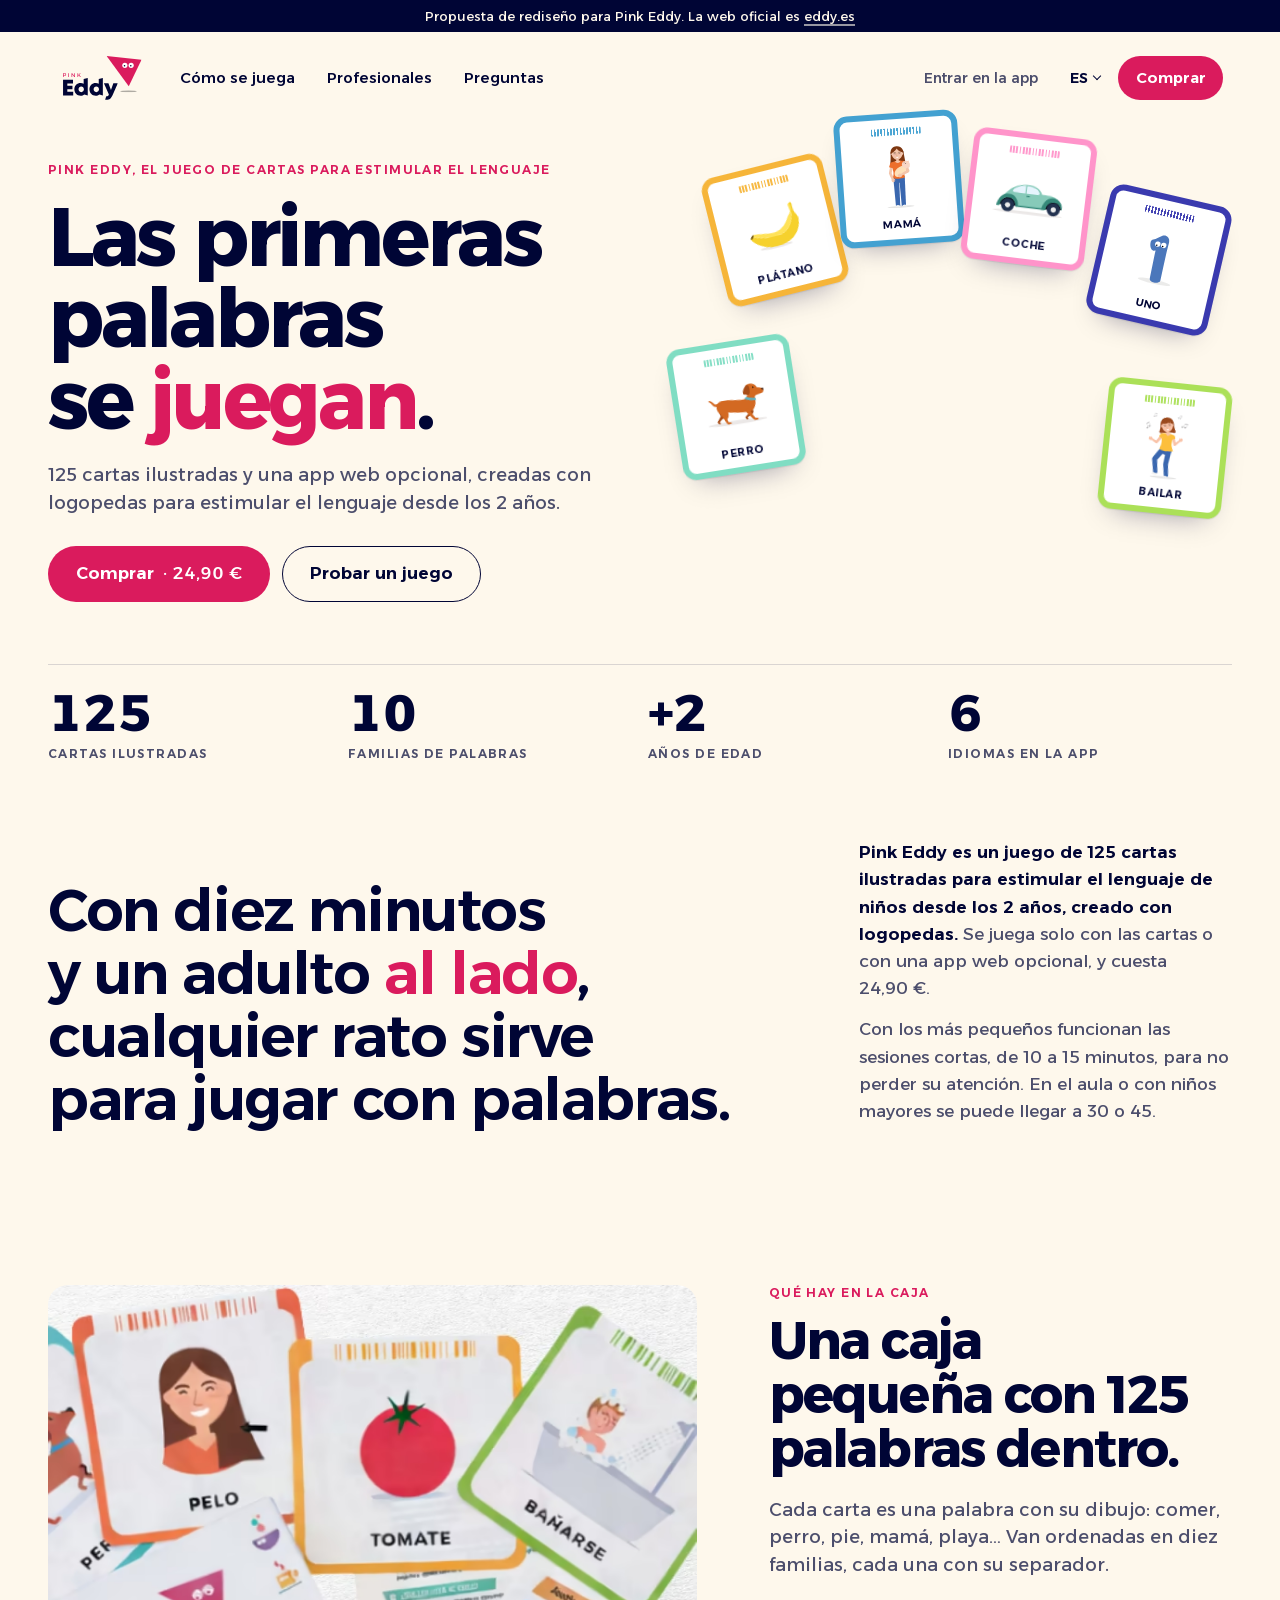
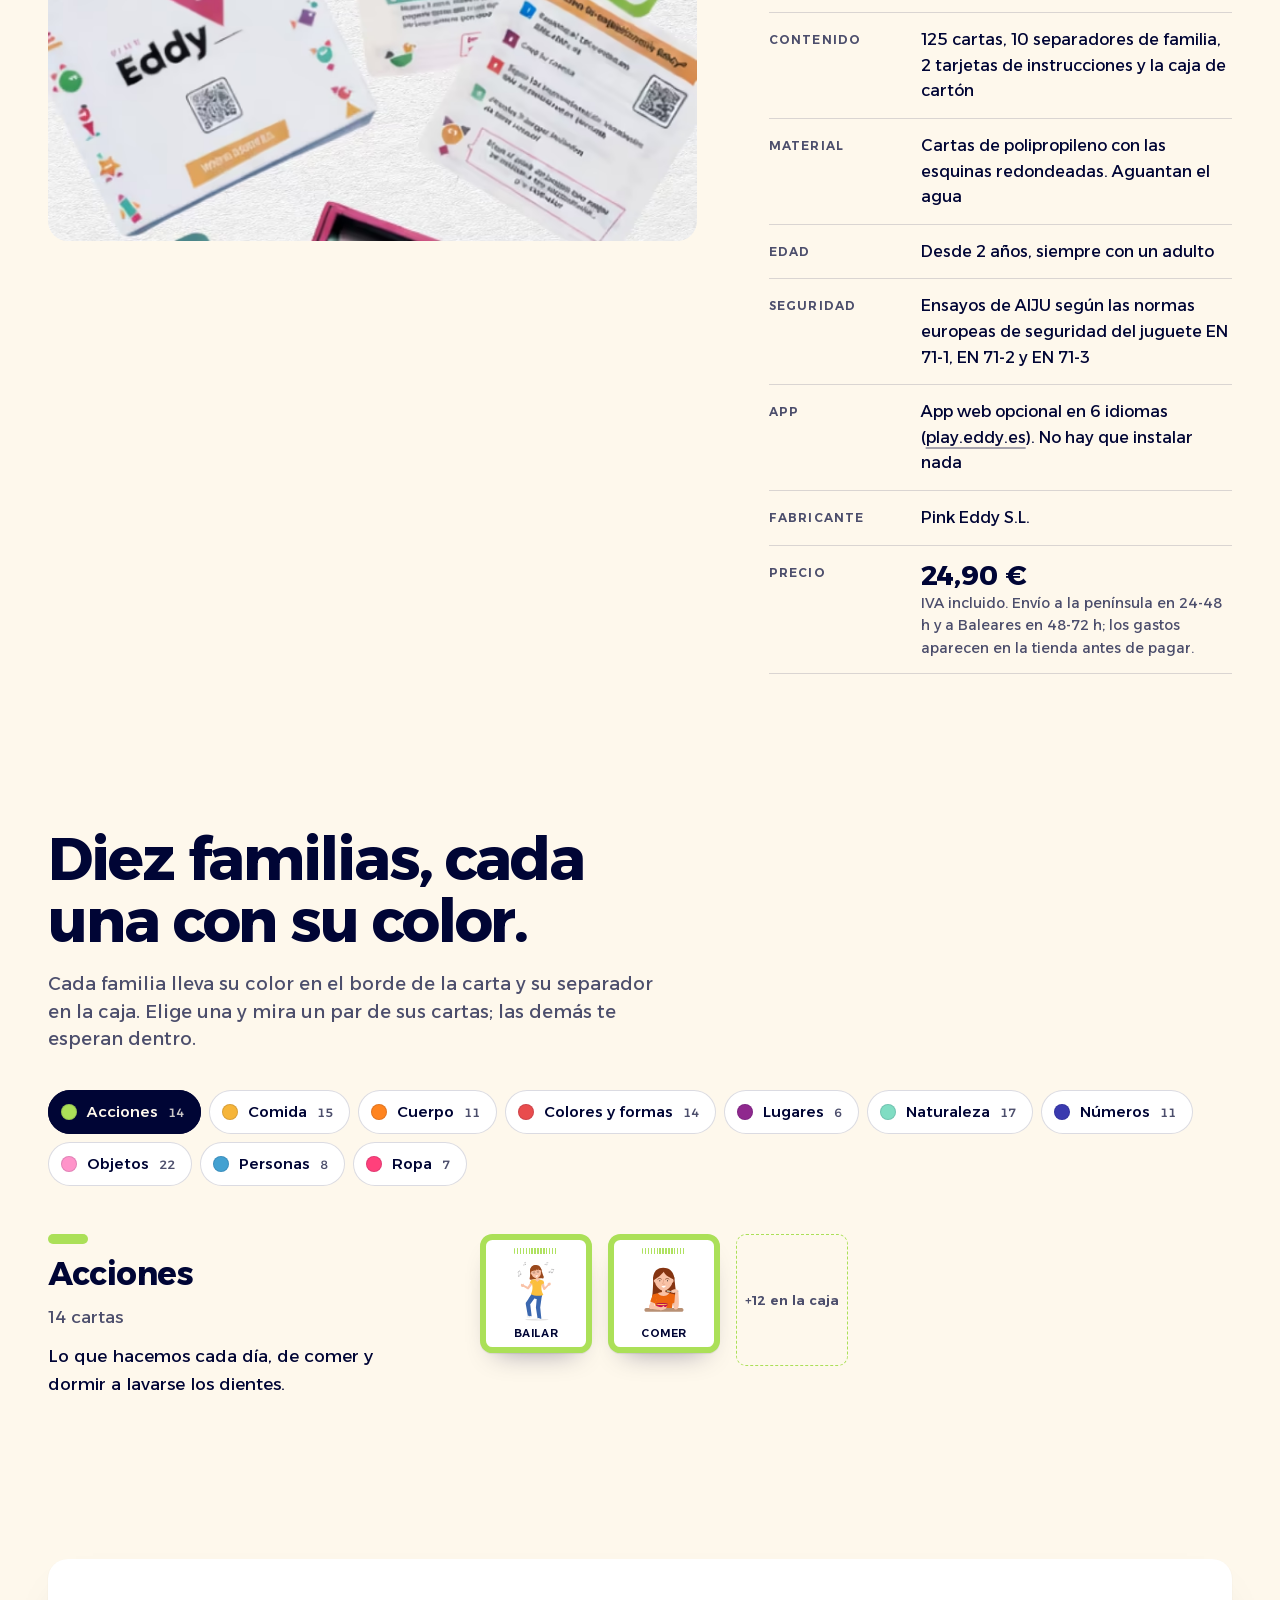
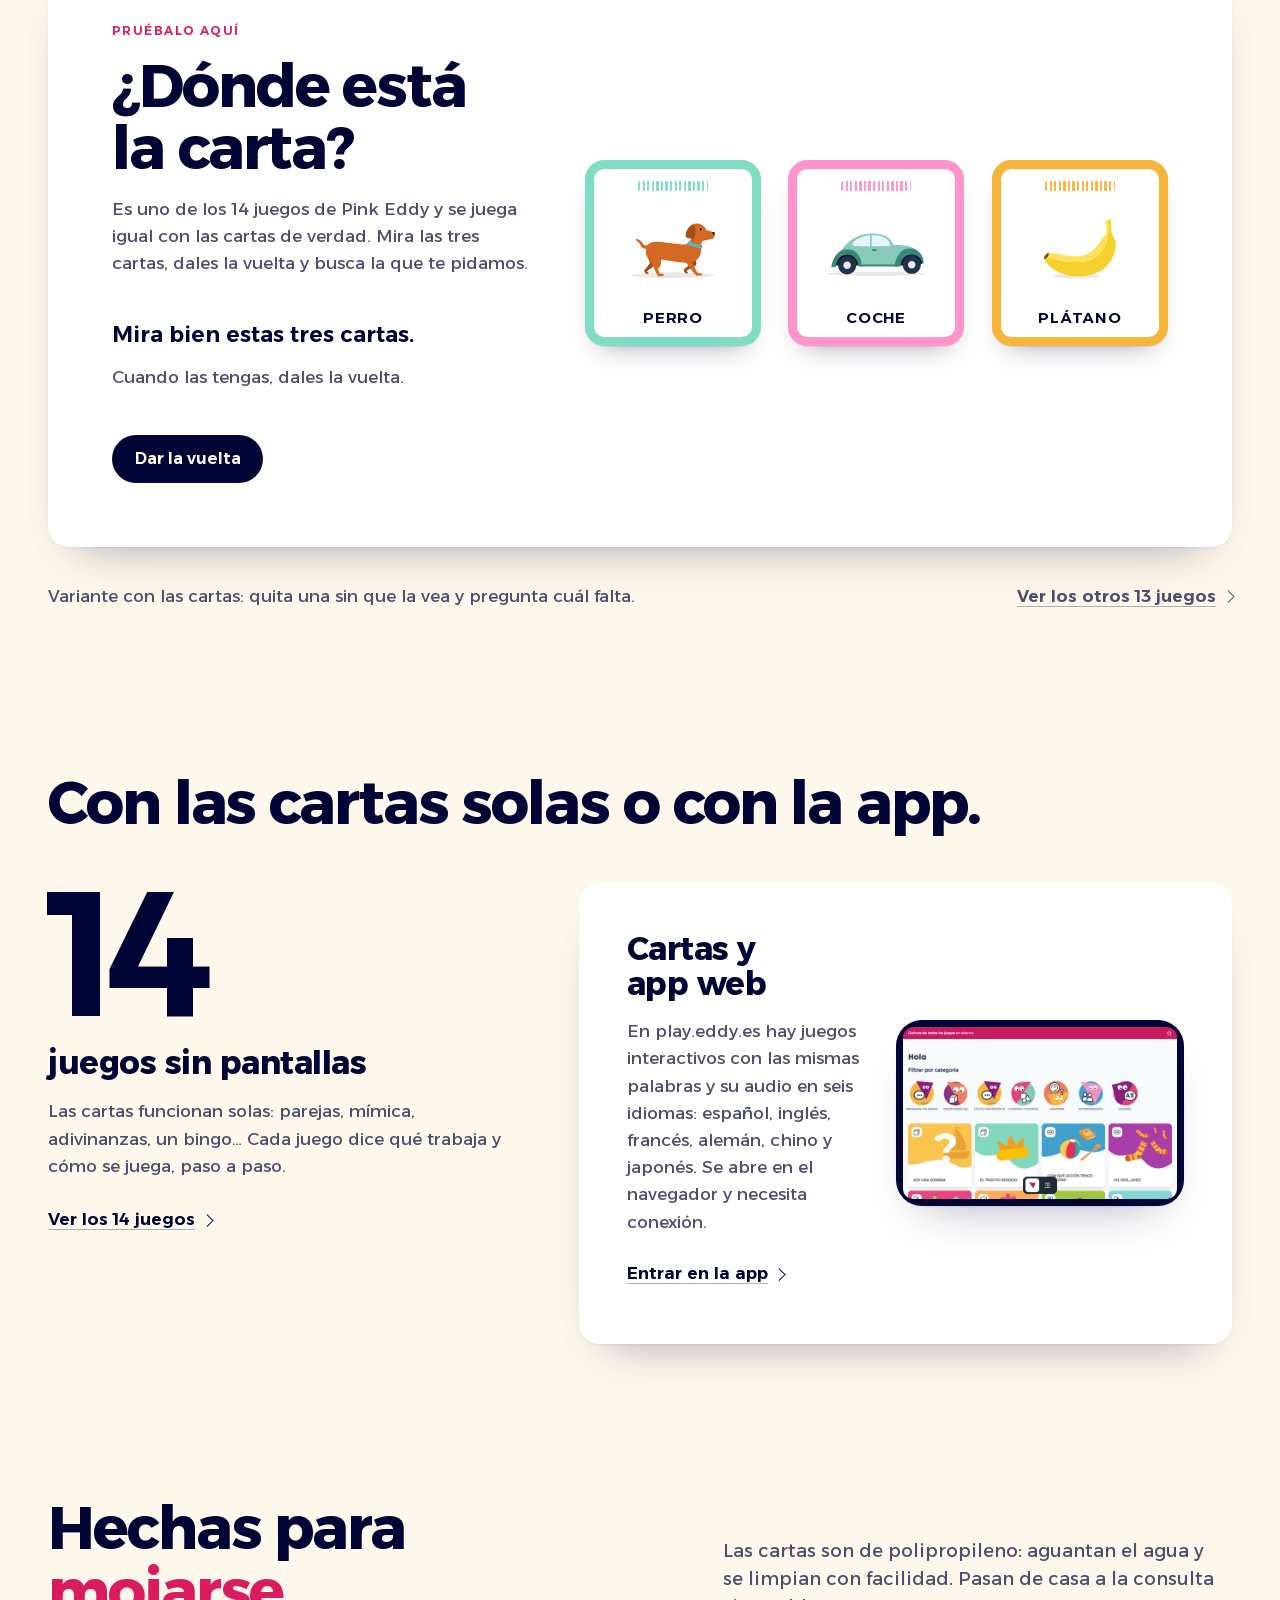
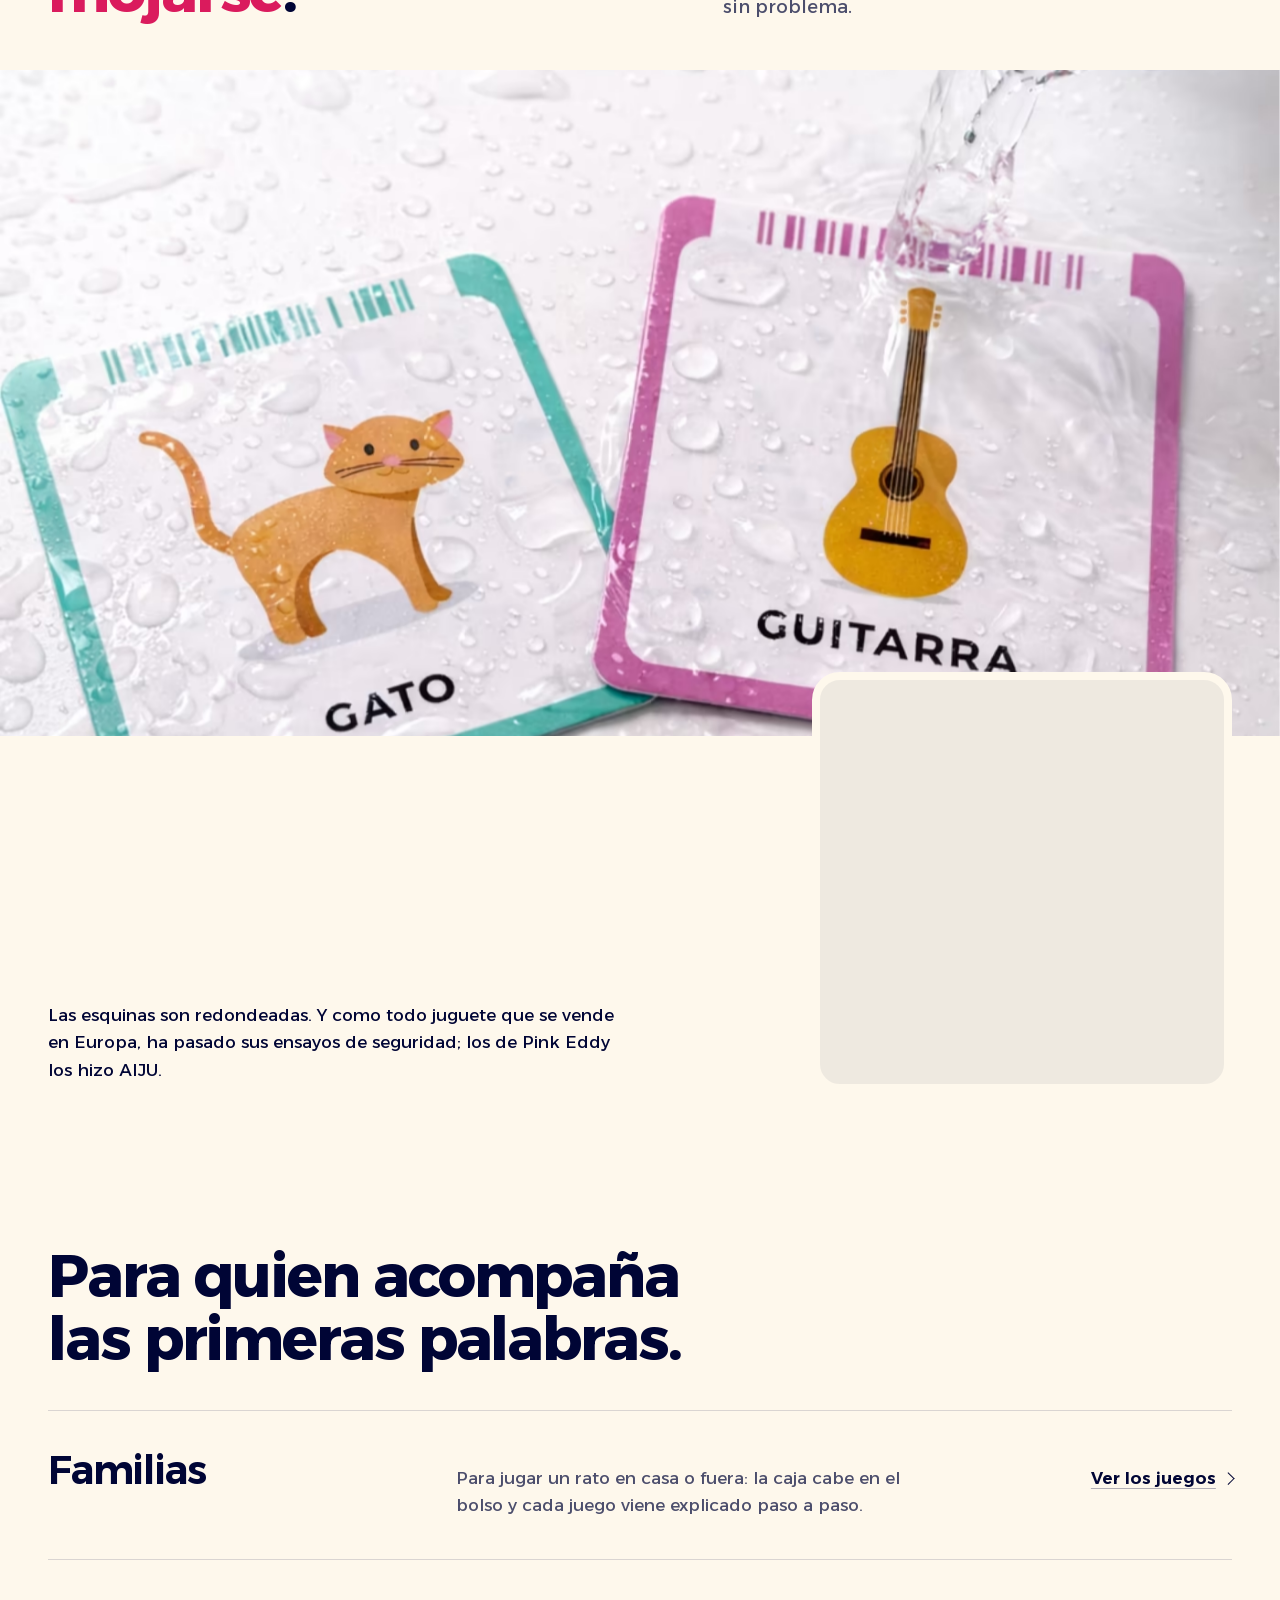
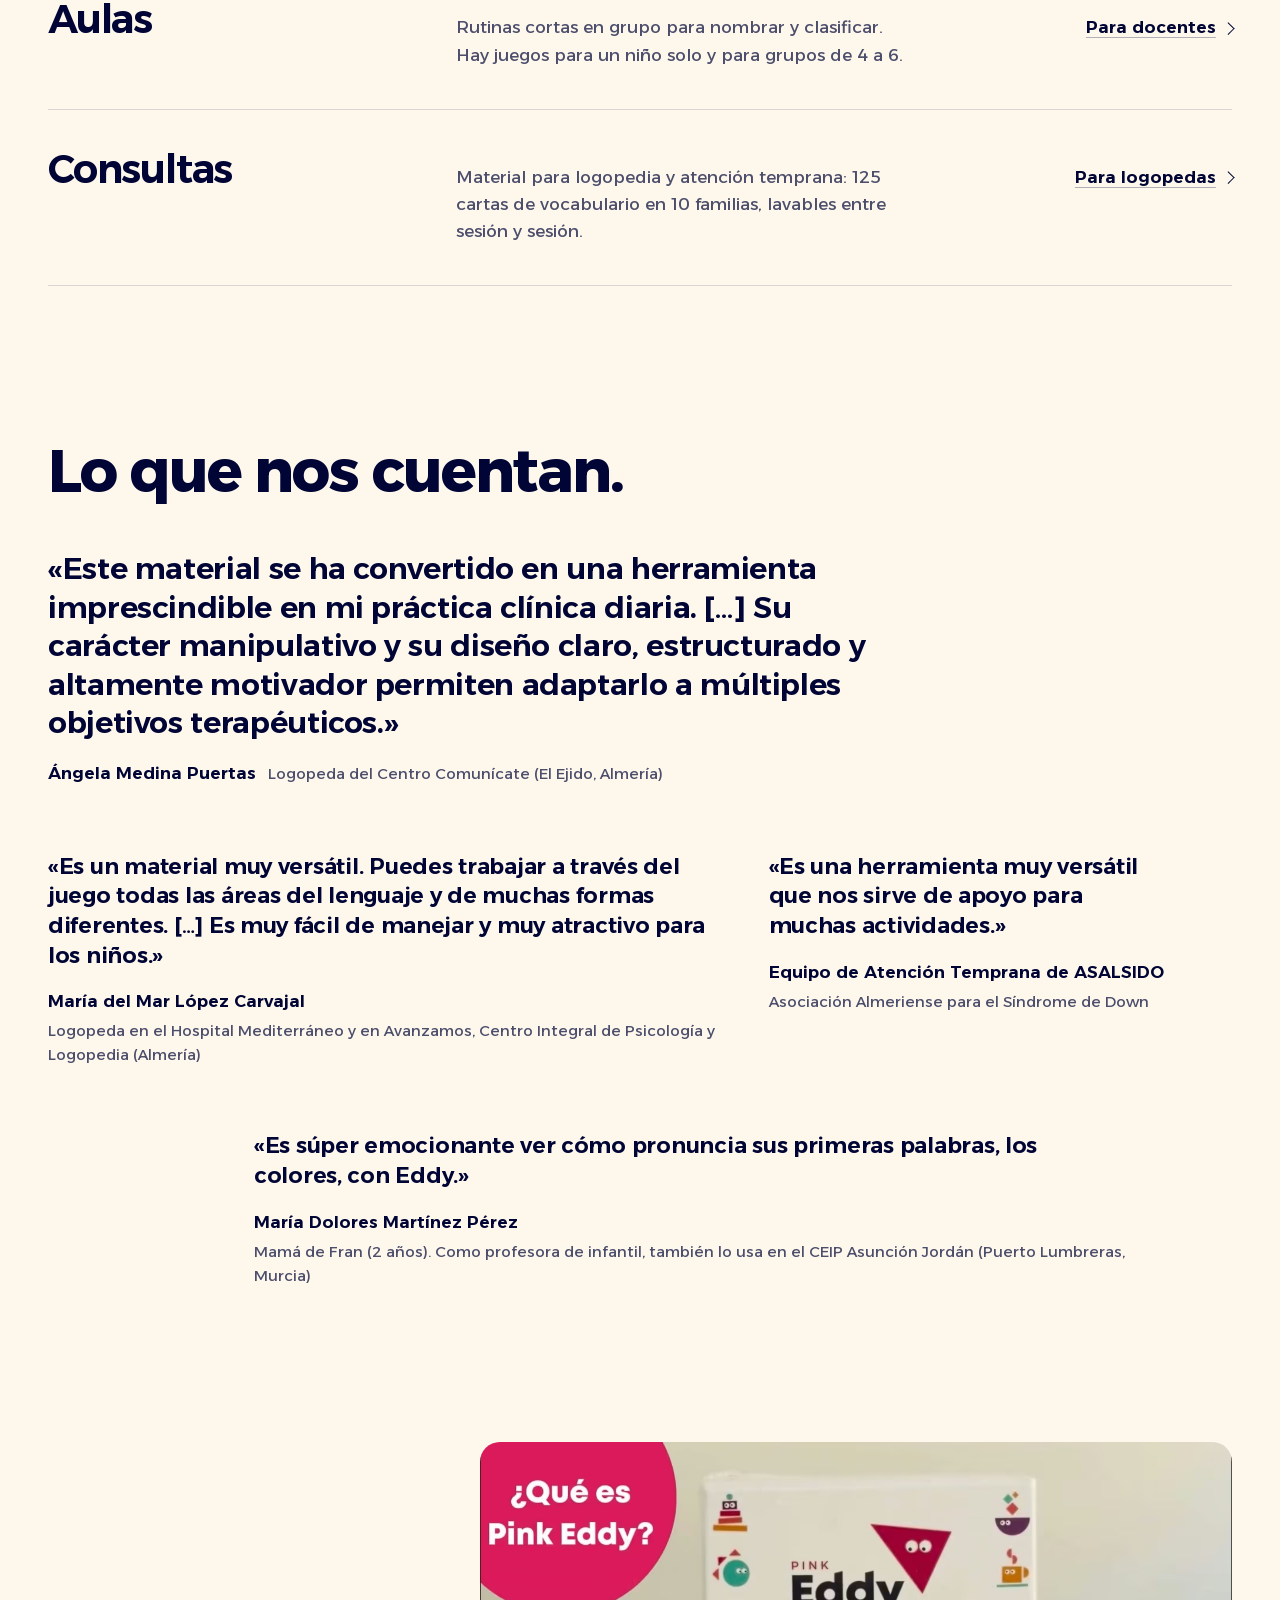
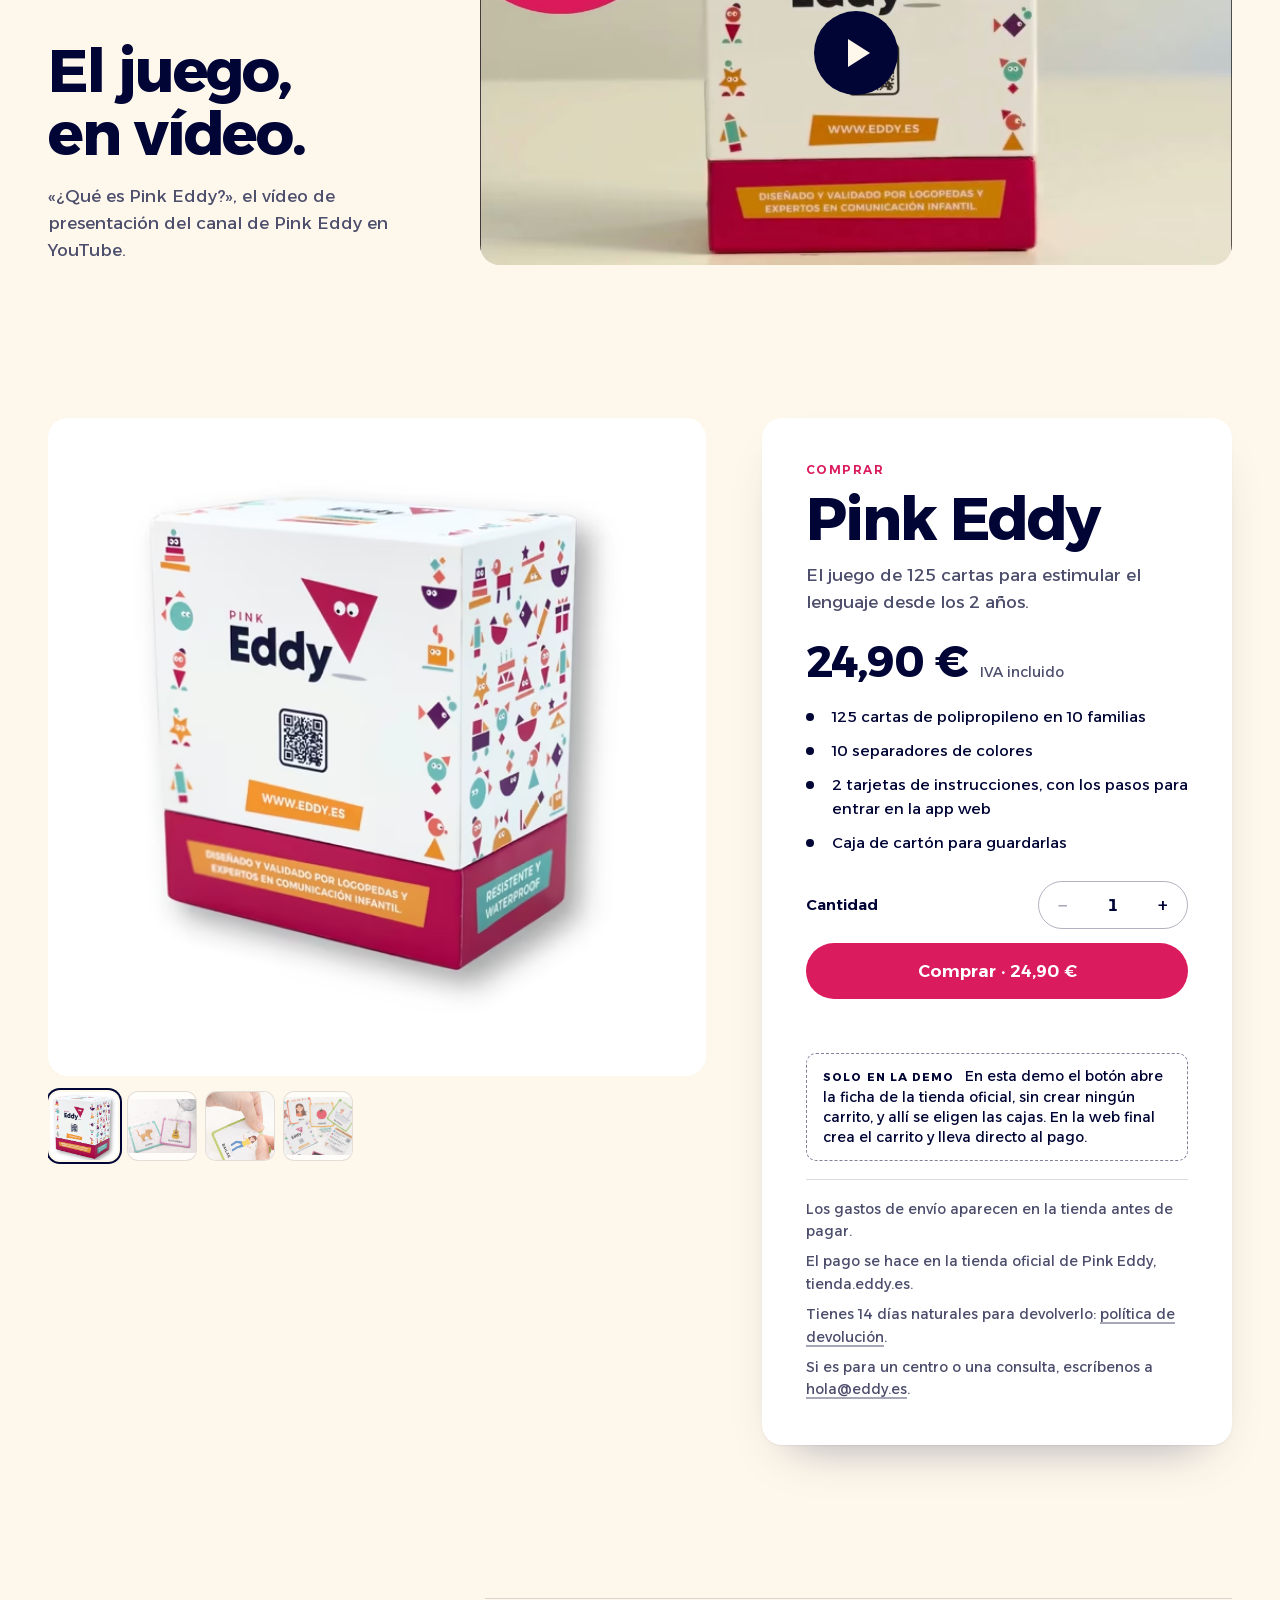
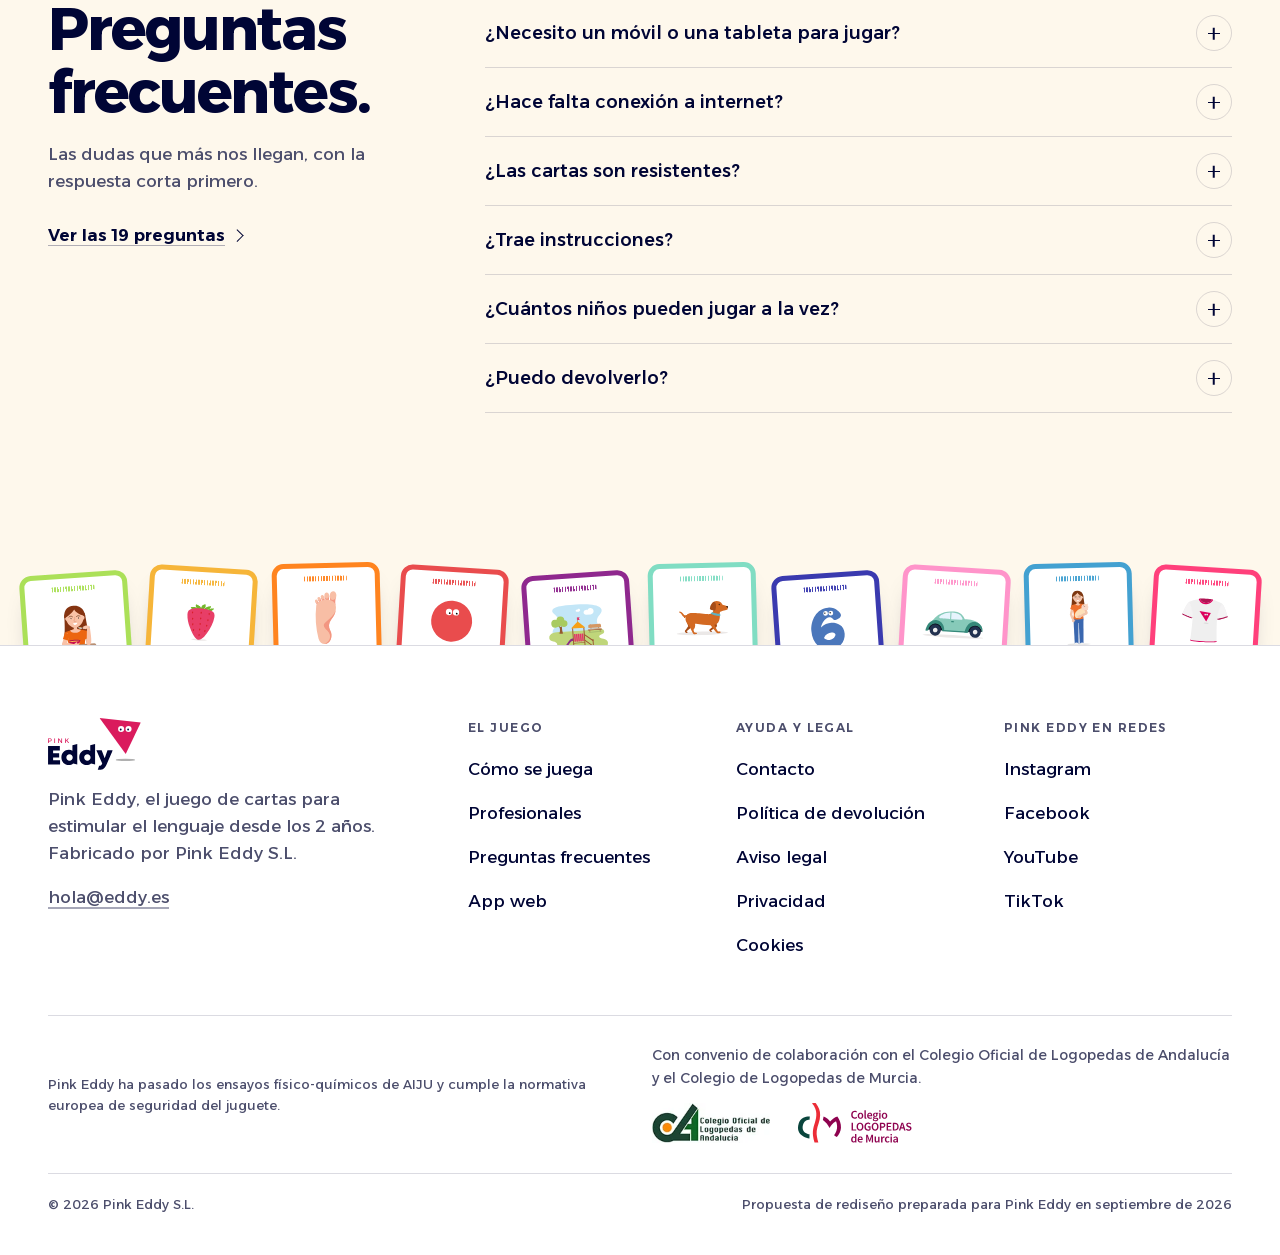
==== index.html @ 5cfe4445 "Datos de Miriam: testimonios reales, envíos, convenio con los colegios de logopedas, informes AIJU y" ====
<!doctype html>
<html lang="es" class="demo">
<head>
<meta charset="utf-8">
<meta name="viewport" content="width=device-width, initial-scale=1">
<title>Pink Eddy | Juego de cartas para estimular el lenguaje</title>
<meta name="description" content="Juego de 125 cartas ilustradas y lavables para estimular el lenguaje desde los 2 años, creado con logopedas. Con app web opcional. 24,90 €.">
<!-- DEMO: quitar en producción (DEMO_MODE = False). La propuesta no debe indexarse mientras conviva con eddy.es -->
<meta name="robots" content="noindex, nofollow">
<link rel="canonical" href="https://www.eddy.es/">
<meta name="theme-color" content="#FEF8EC">
<meta name="color-scheme" content="light">
<link rel="icon" href="favicon.svg" type="image/svg+xml">
<link rel="icon" href="favicon-96.png" type="image/png" sizes="96x96">
<link rel="apple-touch-icon" href="apple-touch-icon.png">
<link rel="manifest" href="site.webmanifest">
<meta name="apple-mobile-web-app-title" content="Pink Eddy">
<meta property="og:type" content="website">
<meta property="og:site_name" content="Pink Eddy">
<meta property="og:locale" content="es_ES">
<meta property="og:title" content="Pink Eddy | Juego de cartas para estimular el lenguaje">
<meta property="og:description" content="Juego de 125 cartas ilustradas y lavables para estimular el lenguaje desde los 2 años, creado con logopedas. Con app web opcional. 24,90 €.">
<meta property="og:url" content="https://www.eddy.es/">
<!-- og:image apunta a la demo para que el enlace se vea al compartirlo. En producción: https://www.eddy.es/assets/img/og.jpg -->
<meta property="og:image" content="https://tubitas.github.io/eddy-propuesta/assets/img/og.jpg">
<meta property="og:image:width" content="1200">
<meta property="og:image:height" content="630">
<meta property="og:image:alt" content="Pink Eddy. Las primeras palabras se juegan. 125 cartas para estimular el lenguaje desde los 2 años">
<meta name="twitter:card" content="summary_large_image">
<meta name="twitter:title" content="Pink Eddy | Juego de cartas para estimular el lenguaje">
<meta name="twitter:description" content="Juego de 125 cartas ilustradas y lavables para estimular el lenguaje desde los 2 años, creado con logopedas. Con app web opcional. 24,90 €.">
<meta name="twitter:image" content="https://tubitas.github.io/eddy-propuesta/assets/img/og.jpg">
<link rel="preload" as="image" type="image/avif" fetchpriority="high" imagesrcset="assets/img/caja-360.avif 360w, assets/img/caja-480.avif 480w, assets/img/caja-800.avif 800w, assets/img/caja-1178.avif 1178w" imagesizes="(min-width: 900px) 312px, (min-width: 600px) 270px, 180px">
<link rel="preload" href="assets/fonts/alexandria.woff2" as="font" type="font/woff2" crossorigin>
<link rel="stylesheet" href="assets/css/eddy.css">
<script>document.documentElement.classList.add('js');setTimeout(function(){if(!window.__eddy)document.documentElement.classList.remove('js')},4000)</script>
<script src="assets/js/eddy.js" defer></script>
<script type="application/ld+json">{"@context":"https://schema.org","@graph":[{"@type":"Organization","@id":"https://www.eddy.es/#organizacion","name":"Pink Eddy","legalName":"Pink Eddy S.L.","url":"https://www.eddy.es/","logo":{"@type":"ImageObject","url":"https://www.eddy.es/assets/img/logo-512.png","width":512,"height":512},"email":"hola@eddy.es","sameAs":["https://www.instagram.com/soyeddycards","https://www.facebook.com/soyeddycards","https://www.youtube.com/@soyeddycards","https://www.tiktok.com/@soyeddycards"]},{"@type":"WebSite","@id":"https://www.eddy.es/#web","url":"https://www.eddy.es/","name":"Pink Eddy","inLanguage":"es","publisher":{"@id":"https://www.eddy.es/#organizacion"}},{"@type":"Product","@id":"https://www.eddy.es/#producto","name":"Pink Eddy","description":"Juego de 125 cartas ilustradas para estimular el lenguaje desde los 2 años, creado con logopedas. Se usa solo con las cartas o con una app web opcional.","brand":{"@type":"Brand","name":"Pink Eddy"},"manufacturer":{"@id":"https://www.eddy.es/#organizacion"},"sku":"EDDYES","gtin13":"8435823600007","category":"Juguetes educativos > Tarjetas de vocabulario","image":["https://www.eddy.es/assets/img/caja-1178.webp","https://www.eddy.es/assets/img/agua-1400.webp","https://www.eddy.es/assets/img/manos-1100.webp","https://www.eddy.es/assets/img/cartas-mesa-700.webp"],"audience":{"@type":"PeopleAudience","suggestedMinAge":2},"material":"Polipropileno (cartas); cartón (caja)","weight":{"@type":"QuantitativeValue","value":360,"unitCode":"GRM"},"additionalProperty":[{"@type":"PropertyValue","name":"Cartas","value":125},{"@type":"PropertyValue","name":"Separadores","value":10},{"@type":"PropertyValue","name":"Tarjetas de instrucciones","value":2},{"@type":"PropertyValue","name":"Familias de cartas","value":"Acciones, Comida, Cuerpo, Colores y formas, Lugares, Naturaleza, Números, Objetos, Personas, Ropa"},{"@type":"PropertyValue","name":"Medidas de la caja","value":"10 × 9 × 5,5 cm"},{"@type":"PropertyValue","name":"Ensayos","value":"Ensayos de AIJU según las normas europeas de seguridad del juguete EN 71-1, EN 71-2 y EN 71-3"}],"isRelatedTo":{"@id":"https://play.eddy.es/#app"},"offers":{"@type":"Offer","url":"https://www.eddy.es/","price":"24.90","priceCurrency":"EUR","availability":"https://schema.org/InStock","itemCondition":"https://schema.org/NewCondition","seller":{"@id":"https://www.eddy.es/#organizacion"},"hasMerchantReturnPolicy":{"@type":"MerchantReturnPolicy","applicableCountry":"ES","returnPolicyCategory":"https://schema.org/MerchantReturnFiniteReturnWindow","merchantReturnDays":14,"returnMethod":"https://schema.org/ReturnByMail","returnFees":"https://schema.org/ReturnFeesCustomerResponsibility"}}},{"@type":"WebApplication","@id":"https://play.eddy.es/#app","name":"App web de Pink Eddy","url":"https://play.eddy.es/","applicationCategory":"EducationalApplication","operatingSystem":"Navegador web","inLanguage":["es","en","fr","de","zh","ja"]}]}</script>
</head>
<body data-precio-eur="24.90" data-demo>
<a class="salto" href="#contenido">Saltar al contenido</a>
<header class="cab" data-cab>
  <p class="cinta">Propuesta de rediseño<span class="cinta__larga"> para Pink Eddy</span>. La web oficial es <a href="https://www.eddy.es/">eddy.es</a></p>
  <div class="cab__caps">
    <a class="cab__logo" href="./" aria-label="Pink Eddy, inicio"><svg xmlns="http://www.w3.org/2000/svg" viewBox="0 0 175.33 98" width="175" height="98" aria-hidden="true" focusable="false"><svg x="0" y="38" width="122.33" height="60" viewBox="0 0 418 205"><g fill="none" transform="translate(.32 .79)"><g fill="#000535"><path d="m77.56 140.97h-44.93v-17.81h39.07v-26.88h-39.07v-17.51h43.49v-28.33h-76.11v118.95h77.55z"/><path d="m157.24 80.99c-6.58-4.08-14.33-6.37-22.8-6.37-28.16 0-48.21 20.37-48.21 48.89s20.06 48.98 48.21 48.98c10.69 0 20.21-3.64 27.68-9.92l26.37 6.81v-132.29l-31.25 7.16v36.75zm-18.57 63.52c-11.84 0-20.54-9.02-20.54-21s8.7-21 20.54-21 20.54 9.02 20.54 21-8.7 21-20.54 21z"/><path d="m272.28 80.99c-6.58-4.08-14.33-6.37-22.8-6.37-28.16 0-48.21 20.37-48.21 48.89s20.06 48.98 48.21 48.98c10.69 0 20.21-3.64 27.68-9.92l26.37 6.81v-132.29l-31.25 7.16v36.75zm-18.57 63.52c-11.84 0-20.54-9.02-20.54-21s8.7-21 20.54-21 20.54 9.02 20.54 21-8.7 21-20.54 21z"/><path d="m365.49 128.18-19.47-50.55h-34.35l37.92 84.18c-4.28 11.42-7.93 14.57-20.02 14.57l-8.69 27.16h10.82c23.69 0 35.06-10.15 47.43-38.23l38.46-87.68h-33.96l-18.15 50.55z"/></g><g fill="#da1b5d"><path d="m20.42 2.64c-2.04-1.76-4.92-2.64-8.64-2.64h-11.78v29.56h4.98v-8.99h6.8c3.72 0 6.59-.92 8.64-2.77 2.04-1.84 3.06-4.43 3.06-7.75s-1.02-5.65-3.06-7.41zm-3.56 12.16c-1.24 1-3 1.5-5.28 1.5h-6.59v-12.03h6.59c2.28 0 4.04.49 5.28 1.46s1.86 2.46 1.86 4.45-.62 3.63-1.86 4.62z"/><path d="m40.25 0h4.98v29.56h-4.98z"/><path d="m85.56 21.7-15.84-21.7h-4.9v29.56h4.99v-21.6l15.75 21.6h4.9v-29.56h-4.9z"/><path d="m135.05 0h-5.87l-14.11 15.88v-15.88h-4.98v29.56h4.98v-7.65l5.04-5.52 9.7 13.17h6l-12.27-16.94z"/></g></g></svg><svg x="97.33" y="0" width="78" height="81" viewBox="0 0 156 162"><g transform="translate(-152.45)"><path d="M251.33,135.32,308.24,16.41,152.45,0Z" fill="#DA1B5D"/><ellipse cx="36.8" cy="4.09" rx="36.8" ry="4.09" transform="translate(213.42 153.91)" fill="#000" fill-opacity=".31"/></g></svg><g><circle cx="138.08" cy="20.75" r="5.75" fill="#fff"/><circle cx="152.08" cy="20.75" r="5.75" fill="#fff"/><circle cx="137.3" cy="21.6" r="1.75" fill="#000535"/><circle cx="151.3" cy="21.6" r="1.75" fill="#000535"/></g></svg></a>
    <nav class="cab__nav" aria-label="Principal"><ul><li><a href="juegos/">Cómo se juega</a></li><li><a href="profesionales/">Profesionales</a></li><li><a href="preguntas-frecuentes/">Preguntas</a></li></ul></nav>
    <div class="cab__acc">
      <a class="cab__app" href="https://play.eddy.es/">Entrar en la app</a>
      <details class="idioma"><summary aria-label="Idioma: español. Cambiar idioma">ES</summary><ul><li><a href="https://www.eddy.es/" hreflang="es" lang="es" aria-current="true">Español<span>ES</span></a></li><li><a href="https://www.eddy.es/en/" hreflang="en" lang="en">English<span>EN</span></a></li><li><a href="https://www.eddy.es/fr/" hreflang="fr" lang="fr">Français<span>FR</span></a></li><li><a href="https://www.eddy.es/de/" hreflang="de" lang="de">Deutsch<span>DE</span></a></li><li><a href="https://www.eddy.es/zh/" hreflang="zh" lang="zh">简体中文<span>ZH</span></a></li><li><a href="https://www.eddy.es/ja/" hreflang="ja" lang="ja">日本語<span>JA</span></a></li><li class="idioma__nota">Las otras versiones son las de eddy.es hoy.</li></ul></details>
      <a class="btn btn--rosa btn--s cab__comprar" href="#comprar" data-comprar-cab data-oculto>Comprar</a>
      <a class="cab__menu cab__menu--sinjs" href="#pie">Menú</a>
      <button class="cab__menu" type="button" aria-expanded="false" aria-controls="menu-movil" data-menu-btn><span>Menú</span></button>
    </div>
  </div>
  <div class="menu" id="menu-movil" hidden>
    <nav aria-label="Menú del móvil">
      <ul class="menu__lista"><li><a href="juegos/">Cómo se juega</a></li><li><a href="profesionales/">Profesionales</a></li><li><a href="preguntas-frecuentes/">Preguntas</a></li><li><a href="#comprar">Comprar</a></li></ul>
      <div class="menu__pie">
        <a class="enlace" href="https://play.eddy.es/">Entrar en la app</a>
        <div><span class="micro micro--noche">Idioma</span><ul class="menu__idiomas" style="margin-top:10px"><li><a href="https://www.eddy.es/" hreflang="es" lang="es">Español</a></li><li><a href="https://www.eddy.es/en/" hreflang="en" lang="en">English</a></li><li><a href="https://www.eddy.es/fr/" hreflang="fr" lang="fr">Français</a></li><li><a href="https://www.eddy.es/de/" hreflang="de" lang="de">Deutsch</a></li><li><a href="https://www.eddy.es/zh/" hreflang="zh" lang="zh">简体中文</a></li><li><a href="https://www.eddy.es/ja/" hreflang="ja" lang="ja">日本語</a></li></ul></div>
      </div>
    </nav>
  </div>
</header>
<main id="contenido">
  <section class="heroe" data-heroe aria-labelledby="titulo">
    <div class="contenedor">
      <div class="heroe__rejilla">
        <div class="heroe__txt">
          <h1 class="h1" id="titulo"><span class="micro">Pink Eddy, el juego de cartas para estimular el lenguaje<span class="vh">.</span></span> <span class="linea">Las primeras</span> <span class="linea">palabras</span> <span class="linea">se <em>juegan</em>.</span></h1>
          <p class="lead heroe__sub">125 cartas ilustradas y una app web opcional, creadas con logopedas para estimular el lenguaje desde los 2 años.</p>
          <div class="heroe__cta" data-cta-heroe>
            <a class="btn btn--rosa btn--l" href="#comprar">Comprar <span class="precio-btn">· <span data-precio>24,90 €</span></span></a>
            <a class="btn btn--fantasma btn--l" href="#prueba">Probar un juego</a>
          </div>
        </div>
        <div class="escena" data-escena role="img" aria-label="La caja de Pink Eddy con algunas de sus cartas alrededor">
          <div class="escena__mov" data-parallax="0.06" data-parallax-heroe>
            <div class="escena__caja"><div data-prof="0.35"><picture><source type="image/avif" srcset="assets/img/caja-360.avif 360w, assets/img/caja-480.avif 480w, assets/img/caja-800.avif 800w, assets/img/caja-1178.avif 1178w" sizes="(min-width: 900px) 312px, (min-width: 600px) 270px, 180px"><source type="image/webp" srcset="assets/img/caja-360.webp 360w, assets/img/caja-480.webp 480w, assets/img/caja-800.webp 800w, assets/img/caja-1178.webp 1178w" sizes="(min-width: 900px) 312px, (min-width: 600px) 270px, 180px"><img src="assets/img/caja-480.webp" width="1178" height="1281" alt="Caja de Pink Eddy" decoding="async" fetchpriority="high"></picture></div></div>
            <div class="escena__par escena__par--delante" style="left:1.0%;top:42.0%" data-prof="0.90"><div class="carta-mov" style="--r:-9deg;--fx:38.0cqw;--fy:13.5cqw;--i:0"><div class="carta" style="--c:#80DDC3"><div class="carta__cara"><img src="assets/cartas/069-perro.svg" width="191" height="157" alt="" decoding="async"><span class="carta__nombre">Perro</span></div></div></div></div><div class="escena__par escena__par--detras" style="left:8.0%;top:7.0%" data-prof="0.60"><div class="carta-mov" style="--r:-14deg;--fx:31.0cqw;--fy:45.0cqw;--i:1"><div class="carta" style="--c:#F6B539"><div class="carta__cara"><img src="assets/cartas/025-platano.svg" width="191" height="157" alt="" decoding="async"><span class="carta__nombre">Plátano</span></div></div></div></div><div class="escena__par escena__par--detras escena__par--opc" style="left:30.0%;top:-3.0%" data-prof="0.50"><div class="carta-mov" style="--r:-4deg;--fx:9.0cqw;--fy:54.0cqw;--i:2"><div class="carta" style="--c:#43A1D1"><div class="carta__cara"><img src="assets/cartas/109-mama.svg" width="191" height="157" alt="" loading="lazy" decoding="async"><span class="carta__nombre">Mamá</span></div></div></div></div><div class="escena__par escena__par--detras" style="left:53.0%;top:1.0%" data-prof="0.50"><div class="carta-mov" style="--r:7deg;--fx:-14.0cqw;--fy:50.4cqw;--i:3"><div class="carta" style="--c:#FF94CA"><div class="carta__cara"><img src="assets/cartas/089-coche.svg" width="191" height="157" alt="" decoding="async"><span class="carta__nombre">Coche</span></div></div></div></div><div class="escena__par escena__par--detras escena__par--opc" style="left:76.0%;top:13.0%" data-prof="0.70"><div class="carta-mov" style="--r:13deg;--fx:-37.0cqw;--fy:39.6cqw;--i:4"><div class="carta" style="--c:#3A3AAF"><div class="carta__cara"><img src="assets/cartas/083-uno.svg" width="191" height="157" alt="" loading="lazy" decoding="async"><span class="carta__nombre">Uno</span></div></div></div></div><div class="escena__par escena__par--delante" style="left:77.0%;top:50.0%" data-prof="1.00"><div class="carta-mov" style="--r:6deg;--fx:-38.0cqw;--fy:6.3cqw;--i:5"><div class="carta" style="--c:#ABE058"><div class="carta__cara"><img src="assets/cartas/001-bailar.svg" width="191" height="157" alt="" decoding="async"><span class="carta__nombre">Bailar</span></div></div></div></div>
          </div>
        </div>
      </div>
      <ul class="banda sin-lista" aria-label="Pink Eddy en cifras">
        <li><span class="banda__num" data-contar="125">125</span><span class="banda__txt">cartas ilustradas</span></li>
        <li><span class="banda__num" data-contar="10">10</span><span class="banda__txt">familias de palabras</span></li>
        <li><span class="banda__num">+2</span><span class="banda__txt">años de edad</span></li>
        <li><span class="banda__num" data-contar="6">6</span><span class="banda__txt">idiomas en la app</span></li>
      </ul>
    </div>
  </section>

  <section class="seccion" aria-label="Qué es Pink Eddy">
    <div class="contenedor editorial">
      <p class="frase" data-lineas>Con diez minutos y un adulto <em>al lado</em>, cualquier rato sirve para jugar con palabras.</p>
      <div class="editorial__lado" data-stagger="120">
        <p><strong>Pink Eddy es un juego de 125 cartas ilustradas para estimular el lenguaje de niños desde los 2 años, creado con logopedas.</strong> Se juega solo con las cartas o con una app web opcional, y cuesta <span data-precio>24,90 €</span>.</p>
        <p>Con los más pequeños funcionan las sesiones cortas, de 10 a 15 minutos, para no perder su atención. En el aula o con niños mayores se puede llegar a 30 o 45.</p>
      </div>
    </div>
  </section>

  <section class="seccion" id="caja" aria-labelledby="caja-t">
    <div class="contenedor caja">
      <div class="foto caja__foto" data-reveal="foto"><picture><source type="image/avif" srcset="assets/img/cartas-mesa-360.avif 360w, assets/img/cartas-mesa-540.avif 540w, assets/img/cartas-mesa-700.avif 700w" sizes="(min-width: 900px) 55vw, 100vw"><source type="image/webp" srcset="assets/img/cartas-mesa-360.webp 360w, assets/img/cartas-mesa-540.webp 540w, assets/img/cartas-mesa-700.webp 700w" sizes="(min-width: 900px) 55vw, 100vw"><img src="assets/img/cartas-mesa-540.webp" width="700" height="600" alt="Cartas PELO, TOMATE y BAÑARSE de Pink Eddy sobre la mesa, junto a la caja y las tarjetas de instrucciones" loading="lazy" decoding="async"></picture></div>
      <div class="caja__txt">
        <span class="micro" data-reveal>Qué hay en la caja</span>
        <h2 class="h2" id="caja-t" data-reveal>Una caja pequeña con 125 palabras dentro.</h2>
        <p class="lead" data-reveal>Cada carta es una palabra con su dibujo: comer, perro, pie, mamá, playa… Van ordenadas en diez familias, cada una con su separador.</p>
        <dl class="ficha" data-reveal>
          <dt>Contenido</dt><dd>125 cartas, 10 separadores de familia, 2 tarjetas de instrucciones y la caja de cartón</dd>
          <dt>Material</dt><dd>Cartas de polipropileno con las esquinas redondeadas. Aguantan el agua</dd>
          <dt>Edad</dt><dd>Desde 2 años, siempre con un adulto</dd>
          <dt>Seguridad</dt><dd>Ensayos de AIJU según las normas europeas de seguridad del juguete EN 71-1, EN 71-2 y EN 71-3</dd>
          <dt>App</dt><dd>App web opcional en 6 idiomas (<a href="https://play.eddy.es/">play.eddy.es</a>). No hay que instalar nada</dd>
          <dt>Fabricante</dt><dd>Pink Eddy S.L.</dd>
          <dt>Precio</dt><dd><span class="ficha__precio" data-precio>24,90 €</span><small>IVA incluido. Envío a la península en 24-48 h y a Baleares en 48-72 h; los gastos aparecen en la tienda antes de pagar.</small></dd>
        </dl>
      </div>
    </div>
  </section>

  <section class="seccion" id="familias" aria-labelledby="familias-t" data-familias>
    <div class="contenedor">
      <div class="familias__cab">
        <h2 class="h2" id="familias-t" data-reveal>Diez familias, cada una con su color.</h2>
        <p class="lead" data-reveal>Cada familia lleva su color en el borde de la carta y su separador en la caja. Elige una y mira un par de sus cartas; las demás te esperan dentro.</p>
      </div>
      <ul class="familias__indice" data-familias-indice><li><a class="chip" href="#fam-acciones" data-fam style="--c:#ABE058"><span class="chip__punto" aria-hidden="true"></span>Acciones <span class="chip__n">14</span></a></li><li><a class="chip" href="#fam-comida" data-fam style="--c:#F6B539"><span class="chip__punto" aria-hidden="true"></span>Comida <span class="chip__n">15</span></a></li><li><a class="chip" href="#fam-cuerpo" data-fam style="--c:#FF841F"><span class="chip__punto" aria-hidden="true"></span>Cuerpo <span class="chip__n">11</span></a></li><li><a class="chip" href="#fam-colores-y-formas" data-fam style="--c:#E94C4D"><span class="chip__punto" aria-hidden="true"></span>Colores y formas <span class="chip__n">14</span></a></li><li><a class="chip" href="#fam-lugares" data-fam style="--c:#8F288E"><span class="chip__punto" aria-hidden="true"></span>Lugares <span class="chip__n">6</span></a></li><li><a class="chip" href="#fam-naturaleza" data-fam style="--c:#80DDC3"><span class="chip__punto" aria-hidden="true"></span>Naturaleza <span class="chip__n">17</span></a></li><li><a class="chip" href="#fam-numeros" data-fam style="--c:#3A3AAF"><span class="chip__punto" aria-hidden="true"></span>Números <span class="chip__n">11</span></a></li><li><a class="chip" href="#fam-objetos" data-fam style="--c:#FF94CA"><span class="chip__punto" aria-hidden="true"></span>Objetos <span class="chip__n">22</span></a></li><li><a class="chip" href="#fam-personas" data-fam style="--c:#43A1D1"><span class="chip__punto" aria-hidden="true"></span>Personas <span class="chip__n">8</span></a></li><li><a class="chip" href="#fam-ropa" data-fam style="--c:#FF407B"><span class="chip__punto" aria-hidden="true"></span>Ropa <span class="chip__n">7</span></a></li></ul>
      <div class="familias__paneles" data-familias-paneles><div class="familia" id="fam-acciones" style="--c:#ABE058">
  <div class="familia__info"><span class="familia__color" aria-hidden="true"></span><h3 class="h3">Acciones</h3><p class="familia__cuenta">14 cartas</p><p>Lo que hacemos cada día, de comer y dormir a lavarse los dientes.</p></div>
  <ul class="rejilla-cartas" aria-label="Cartas de la familia Acciones"><li><div class="carta carta--mini" style="--c:#ABE058"><div class="carta__cara"><img src="assets/cartas/001-bailar.svg" width="191" height="157" alt="" loading="lazy" decoding="async"><span class="carta__nombre">Bailar</span></div></div></li><li><div class="carta carta--mini" style="--c:#ABE058"><div class="carta__cara"><img src="assets/cartas/003-comer.svg" width="191" height="157" alt="" loading="lazy" decoding="async"><span class="carta__nombre">Comer</span></div></div></li><li class="familia__mas"><span>+12 en la caja</span></li></ul>
</div><div class="familia" id="fam-comida" style="--c:#F6B539">
  <div class="familia__info"><span class="familia__color" aria-hidden="true"></span><h3 class="h3">Comida</h3><p class="familia__cuenta">15 cartas</p><p>Del vaso de agua al yogur, con fruta y algún capricho.</p></div>
  <ul class="rejilla-cartas" aria-label="Cartas de la familia Comida"><li><div class="carta carta--mini" style="--c:#F6B539"><div class="carta__cara"><img src="assets/cartas/025-platano.svg" width="191" height="157" alt="" loading="lazy" decoding="async"><span class="carta__nombre">Plátano</span></div></div></li><li><div class="carta carta--mini" style="--c:#F6B539"><div class="carta__cara"><img src="assets/cartas/016-fresa.svg" width="191" height="157" alt="" loading="lazy" decoding="async"><span class="carta__nombre">Fresa</span></div></div></li><li class="familia__mas"><span>+13 en la caja</span></li></ul>
</div><div class="familia" id="fam-cuerpo" style="--c:#FF841F">
  <div class="familia__info"><span class="familia__color" aria-hidden="true"></span><h3 class="h3">Cuerpo</h3><p class="familia__cuenta">11 cartas</p><p>De la cabeza a los pies: boca, nariz, ojo, oreja…</p></div>
  <ul class="rejilla-cartas" aria-label="Cartas de la familia Cuerpo"><li><div class="carta carta--mini" style="--c:#FF841F"><div class="carta__cara"><img src="assets/cartas/040-pie.svg" width="191" height="157" alt="" loading="lazy" decoding="async"><span class="carta__nombre">Pie</span></div></div></li><li><div class="carta carta--mini" style="--c:#FF841F"><div class="carta__cara"><img src="assets/cartas/030-barriga.svg" width="191" height="157" alt="" loading="lazy" decoding="async"><span class="carta__nombre">Barriga</span></div></div></li><li class="familia__mas"><span>+9 en la caja</span></li></ul>
</div><div class="familia" id="fam-colores-y-formas" style="--c:#E94C4D">
  <div class="familia__info"><span class="familia__color" aria-hidden="true"></span><h3 class="h3">Colores y formas</h3><p class="familia__cuenta">14 cartas</p><p>Diez colores y cuatro formas: círculo, cuadrado, triángulo y rectángulo.</p></div>
  <ul class="rejilla-cartas" aria-label="Cartas de la familia Colores y formas"><li><div class="carta carta--mini" style="--c:#E94C4D"><div class="carta__cara"><img src="assets/cartas/044-circulo.svg" width="191" height="157" alt="" loading="lazy" decoding="async"><span class="carta__nombre">Círculo</span></div></div></li><li><div class="carta carta--mini" style="--c:#E94C4D"><div class="carta__cara"><img src="assets/cartas/041-amarillo.svg" width="191" height="157" alt="" loading="lazy" decoding="async"><span class="carta__nombre">Amarillo</span></div></div></li><li class="familia__mas"><span>+12 en la caja</span></li></ul>
</div><div class="familia" id="fam-lugares" style="--c:#8F288E">
  <div class="familia__info"><span class="familia__color" aria-hidden="true"></span><h3 class="h3">Lugares</h3><p class="familia__cuenta">6 cartas</p><p>Los sitios de su día: casa, cocina, colegio, parque, playa y tienda.</p></div>
  <ul class="rejilla-cartas" aria-label="Cartas de la familia Lugares"><li><div class="carta carta--mini" style="--c:#8F288E"><div class="carta__cara"><img src="assets/cartas/054-parque.svg" width="191" height="157" alt="" loading="lazy" decoding="async"><span class="carta__nombre">Parque</span></div></div></li><li><div class="carta carta--mini" style="--c:#8F288E"><div class="carta__cara"><img src="assets/cartas/055-playa.svg" width="191" height="157" alt="" loading="lazy" decoding="async"><span class="carta__nombre">Playa</span></div></div></li><li class="familia__mas"><span>+4 en la caja</span></li></ul>
</div><div class="familia" id="fam-naturaleza" style="--c:#80DDC3">
  <div class="familia__info"><span class="familia__color" aria-hidden="true"></span><h3 class="h3">Naturaleza</h3><p class="familia__cuenta">17 cartas</p><p>Animales de casa y de cuento, con el sol, la luna y la lluvia.</p></div>
  <ul class="rejilla-cartas" aria-label="Cartas de la familia Naturaleza"><li><div class="carta carta--mini" style="--c:#80DDC3"><div class="carta__cara"><img src="assets/cartas/069-perro.svg" width="191" height="157" alt="" loading="lazy" decoding="async"><span class="carta__nombre">Perro</span></div></div></li><li><div class="carta carta--mini" style="--c:#80DDC3"><div class="carta__cara"><img src="assets/cartas/060-dinosaurio.svg" width="191" height="157" alt="" loading="lazy" decoding="async"><span class="carta__nombre">Dinosaurio</span></div></div></li><li class="familia__mas"><span>+15 en la caja</span></li></ul>
</div><div class="familia" id="fam-numeros" style="--c:#3A3AAF">
  <div class="familia__info"><span class="familia__color" aria-hidden="true"></span><h3 class="h3">Números</h3><p class="familia__cuenta">11 cartas</p><p>Del cero al diez, cada número con sus ojos.</p></div>
  <ul class="rejilla-cartas" aria-label="Cartas de la familia Números"><li><div class="carta carta--mini" style="--c:#3A3AAF"><div class="carta__cara"><img src="assets/cartas/083-uno.svg" width="191" height="157" alt="" loading="lazy" decoding="async"><span class="carta__nombre">Uno</span></div></div></li><li><div class="carta carta--mini" style="--c:#3A3AAF"><div class="carta__cara"><img src="assets/cartas/080-seis.svg" width="191" height="157" alt="" loading="lazy" decoding="async"><span class="carta__nombre">Seis</span></div></div></li><li class="familia__mas"><span>+9 en la caja</span></li></ul>
</div><div class="familia" id="fam-objetos" style="--c:#FF94CA">
  <div class="familia__info"><span class="familia__color" aria-hidden="true"></span><h3 class="h3">Objetos</h3><p class="familia__cuenta">22 cartas</p><p>Cosas de casa y de la calle: cuchara, cepillo de dientes, bici, autobús…</p></div>
  <ul class="rejilla-cartas" aria-label="Cartas de la familia Objetos"><li><div class="carta carta--mini" style="--c:#FF94CA"><div class="carta__cara"><img src="assets/cartas/089-coche.svg" width="191" height="157" alt="" loading="lazy" decoding="async"><span class="carta__nombre">Coche</span></div></div></li><li><div class="carta carta--mini" style="--c:#FF94CA"><div class="carta__cara"><img src="assets/cartas/087-bicicleta.svg" width="191" height="157" alt="" loading="lazy" decoding="async"><span class="carta__nombre">Bicicleta</span></div></div></li><li class="familia__mas"><span>+20 en la caja</span></li></ul>
</div><div class="familia" id="fam-personas" style="--c:#43A1D1">
  <div class="familia__info"><span class="familia__color" aria-hidden="true"></span><h3 class="h3">Personas</h3><p class="familia__cuenta">8 cartas</p><p>La familia y la gente cercana: mamá, papá, los abuelos, el bebé, el médico y la seño.</p></div>
  <ul class="rejilla-cartas" aria-label="Cartas de la familia Personas"><li><div class="carta carta--mini" style="--c:#43A1D1"><div class="carta__cara"><img src="assets/cartas/109-mama.svg" width="191" height="157" alt="" loading="lazy" decoding="async"><span class="carta__nombre">Mamá</span></div></div></li><li><div class="carta carta--mini" style="--c:#43A1D1"><div class="carta__cara"><img src="assets/cartas/110-medico.svg" width="191" height="157" alt="" loading="lazy" decoding="async"><span class="carta__nombre">Médico</span></div></div></li><li class="familia__mas"><span>+6 en la caja</span></li></ul>
</div><div class="familia" id="fam-ropa" style="--c:#FF407B">
  <div class="familia__info"><span class="familia__color" aria-hidden="true"></span><h3 class="h3">Ropa</h3><p class="familia__cuenta">7 cartas</p><p>Para vestirse por las mañanas: camiseta, pantalón, calcetines, zapatos…</p></div>
  <ul class="rejilla-cartas" aria-label="Cartas de la familia Ropa"><li><div class="carta carta--mini" style="--c:#FF407B"><div class="carta__cara"><img src="assets/cartas/117-camiseta.svg" width="191" height="157" alt="" loading="lazy" decoding="async"><span class="carta__nombre">Camiseta</span></div></div></li><li><div class="carta carta--mini" style="--c:#FF407B"><div class="carta__cara"><img src="assets/cartas/118-chaqueta.svg" width="191" height="157" alt="" loading="lazy" decoding="async"><span class="carta__nombre">Chaqueta</span></div></div></li><li class="familia__mas"><span>+5 en la caja</span></li></ul>
</div></div>
    </div>
  </section>

  <section class="seccion" id="prueba" aria-labelledby="prueba-t">
    <div class="contenedor">
      <div class="juego" data-juego data-ruta="assets/cartas/">
        <div class="juego__txt">
          <span class="micro">Pruébalo aquí</span>
          <h2 class="h2" id="prueba-t">¿Dónde está la carta?</h2>
          <p class="tinta-2 juego__intro">Es uno de los 14 juegos de Pink Eddy y se juega igual con las cartas de verdad. Mira las tres cartas, dales la vuelta y busca la que te pidamos.</p>
          <p class="juego__pregunta" data-pregunta aria-live="polite">Mira bien estas tres cartas.</p>
          <p class="juego__estado" data-estado aria-live="polite">Con las cartas en la mano: enséñalas, dales la vuelta y pregunta dónde está una.</p>
          <div class="juego__botones">
            <button class="btn btn--noche" type="button" data-vuelta>Dar la vuelta</button>
            <button class="btn btn--fantasma" type="button" data-otra hidden>Otra vez</button>
          </div>
        </div>
        <ul class="juego__mesa" aria-label="Mesa de juego"><li><button class="juego__carta" type="button" disabled aria-label="Carta de perro"><span class="giro"><span class="cara cara--frente"><span class="carta" style="--c:#80DDC3"><span class="carta__cara"><img src="assets/cartas/069-perro.svg" width="191" height="157" alt="" loading="lazy" decoding="async"><span class="carta__nombre">Perro</span></span></span></span><span class="cara cara--dorso dorso"><span class="dorso__cara"><span class="dorso__q" aria-hidden="true">?</span></span></span></span></button></li><li><button class="juego__carta" type="button" disabled aria-label="Carta de coche"><span class="giro"><span class="cara cara--frente"><span class="carta" style="--c:#FF94CA"><span class="carta__cara"><img src="assets/cartas/089-coche.svg" width="191" height="157" alt="" loading="lazy" decoding="async"><span class="carta__nombre">Coche</span></span></span></span><span class="cara cara--dorso dorso"><span class="dorso__cara"><span class="dorso__q" aria-hidden="true">?</span></span></span></span></button></li><li><button class="juego__carta" type="button" disabled aria-label="Carta de plátano"><span class="giro"><span class="cara cara--frente"><span class="carta" style="--c:#F6B539"><span class="carta__cara"><img src="assets/cartas/025-platano.svg" width="191" height="157" alt="" loading="lazy" decoding="async"><span class="carta__nombre">Plátano</span></span></span></span><span class="cara cara--dorso dorso"><span class="dorso__cara"><span class="dorso__q" aria-hidden="true">?</span></span></span></span></button></li></ul>
        <script type="application/json" data-baraja>[{"svg": "069-perro.svg", "nombre": "Perro", "color": "#80DDC3", "art": "el"}, {"svg": "025-platano.svg", "nombre": "Plátano", "color": "#F6B539", "art": "el"}, {"svg": "089-coche.svg", "nombre": "Coche", "color": "#FF94CA", "art": "el"}, {"svg": "016-fresa.svg", "nombre": "Fresa", "color": "#F6B539", "art": "la"}, {"svg": "087-bicicleta.svg", "nombre": "Bicicleta", "color": "#FF94CA", "art": "la"}, {"svg": "060-dinosaurio.svg", "nombre": "Dinosaurio", "color": "#80DDC3", "art": "el"}, {"svg": "117-camiseta.svg", "nombre": "Camiseta", "color": "#FF407B", "art": "la"}, {"svg": "055-playa.svg", "nombre": "Playa", "color": "#8F288E", "art": "la"}, {"svg": "040-pie.svg", "nombre": "Pie", "color": "#FF841F", "art": "el"}, {"svg": "110-medico.svg", "nombre": "Médico", "color": "#43A1D1", "art": "el"}, {"svg": "118-chaqueta.svg", "nombre": "Chaqueta", "color": "#FF407B", "art": "la"}, {"svg": "109-mama.svg", "nombre": "Mamá", "color": "#43A1D1", "art": "la"}, {"svg": "054-parque.svg", "nombre": "Parque", "color": "#8F288E", "art": "el"}, {"svg": "030-barriga.svg", "nombre": "Barriga", "color": "#FF841F", "art": "la"}]</script>
      </div>
      <div class="juego__nota" data-nota>
        <p>Variante con las cartas: quita una sin que la vea y pregunta cuál falta.</p>
        <a class="enlace" href="juegos/">Ver los otros 13 juegos</a>
      </div>
    </div>
  </section>

  <section class="seccion" aria-labelledby="formas-t">
    <div class="contenedor">
      <h2 class="h2" id="formas-t" data-reveal>Con las cartas solas o con la app.</h2>
      <div class="formas" style="margin-top:48px">
        <div class="formas__solo" data-stagger="120">
          <h3 class="h3 formas__titulo"><span class="formas__gigante">14</span> juegos sin pantallas</h3>
          <p class="texto tinta-2">Las cartas funcionan solas: parejas, mímica, adivinanzas, un bingo… Cada juego dice qué trabaja y cómo se juega, paso a paso.</p>
          <a class="enlace" href="juegos/">Ver los 14 juegos</a>
        </div>
        <div class="formas__app" data-reveal>
          <div class="tablet"><picture><source type="image/avif" srcset="assets/img/app-play-640.avif 640w, assets/img/app-play-960.avif 960w, assets/img/app-play-1280.avif 1280w" sizes="(min-width: 1340px) 300px, (min-width: 900px) 22vw, 86vw"><source type="image/webp" srcset="assets/img/app-play-640.webp 640w, assets/img/app-play-960.webp 960w, assets/img/app-play-1280.webp 1280w" sizes="(min-width: 1340px) 300px, (min-width: 900px) 22vw, 86vw"><img src="assets/img/app-play-960.webp" width="1280" height="800" alt="Pantalla de inicio de la app web de Pink Eddy: el filtro por categorías (primeras palabras, memoria, idiomas…) y los primeros juegos" loading="lazy" decoding="async"></picture></div>
          <div style="display:grid;gap:16px">
            <h3 class="h3">Cartas y app web</h3>
            <p class="tinta-2">En play.eddy.es hay juegos interactivos con las mismas palabras y su audio en seis idiomas: español, inglés, francés, alemán, chino y japonés. Se abre en el navegador y necesita conexión.</p>
            <a class="enlace" href="https://play.eddy.es/">Entrar en la app</a>
          </div>
        </div>
      </div>
    </div>
  </section>

  <section class="seccion" aria-labelledby="resiste-t">
    <div class="contenedor resiste__cab">
      <h2 class="h2" id="resiste-t" data-reveal>Hechas para <em>mojarse</em>.</h2>
      <p class="lead" data-reveal>Las cartas son de polipropileno: aguantan el agua y se limpian con facilidad. Pasan de casa a la consulta sin problema.</p>
    </div>
    <div class="sangre" data-parallax-marco><picture><source type="image/avif" srcset="assets/img/agua-640.avif 640w, assets/img/agua-1024.avif 1024w, assets/img/agua-1400.avif 1400w" sizes="100vw"><source type="image/webp" srcset="assets/img/agua-640.webp 640w, assets/img/agua-1024.webp 1024w, assets/img/agua-1400.webp 1400w" sizes="100vw"><img data-parallax="0.08" src="assets/img/agua-1024.webp" width="1400" height="1120" alt="Cae agua de un vaso sobre las cartas GATO y GUITARRA de Pink Eddy y resbala por la superficie" loading="lazy" decoding="async"></picture></div>
    <div class="contenedor resiste__pie">
      <div class="aiju" data-stagger="120">
        <p class="texto">Las esquinas son redondeadas. Y como todo juguete que se vende en Europa, ha pasado sus ensayos de seguridad; los de Pink Eddy los hizo AIJU.</p>
      </div>
      <div class="foto resiste__foto" data-reveal="foto"><picture><source type="image/avif" srcset="assets/img/manos-480.avif 480w, assets/img/manos-800.avif 800w, assets/img/manos-1100.avif 1100w" sizes="(min-width: 900px) 420px, 100vw"><source type="image/webp" srcset="assets/img/manos-480.webp 480w, assets/img/manos-800.webp 800w, assets/img/manos-1100.webp 1100w" sizes="(min-width: 900px) 420px, 100vw"><img src="assets/img/manos-800.webp" width="1100" height="1375" alt="Dos manos doblan la carta BAILAR de Pink Eddy para enseñar que es flexible" loading="lazy" decoding="async"></picture></div>
    </div>
  </section>

  <section class="seccion" aria-labelledby="quien-t">
    <div class="contenedor">
      <h2 class="h2" id="quien-t" data-reveal>Para quien acompaña las primeras palabras.</h2>
      <ul class="filas" data-stagger="120">
        <li class="fila"><h3 class="fila__nombre">Familias</h3><p>Para jugar un rato en casa o fuera: la caja cabe en el bolso y cada juego viene explicado paso a paso.</p><a class="enlace" href="juegos/">Ver los juegos</a></li>
        <li class="fila"><h3 class="fila__nombre">Aulas</h3><p>Rutinas cortas en grupo para nombrar y clasificar. Hay juegos para un niño solo y para grupos de 4 a 6.</p><a class="enlace" href="profesionales/">Para docentes</a></li>
        <li class="fila"><h3 class="fila__nombre">Consultas</h3><p>Material para logopedia y atención temprana: 125 cartas de vocabulario en 10 familias, lavables entre sesión y sesión.</p><a class="enlace" href="profesionales/">Para logopedas</a></li>
      </ul>
    </div>
  </section>

  <section class="seccion" aria-labelledby="citas-t">
    <div class="contenedor">
      <h2 class="h2" id="citas-t" data-reveal>Lo que nos cuentan.</h2>
      <div class="citas" data-stagger="150">
        <figure class="cita"><blockquote><p>Este material se ha convertido en una herramienta imprescindible en mi práctica clínica diaria. […] Su carácter manipulativo y su diseño claro, estructurado y altamente motivador permiten adaptarlo a múltiples objetivos terapéuticos.</p></blockquote><figcaption><strong>Ángela Medina Puertas</strong><span>Logopeda del Centro Comunícate (El Ejido, Almería)</span></figcaption></figure>
        <figure class="cita"><blockquote><p>Es un material muy versátil. Puedes trabajar a través del juego todas las áreas del lenguaje y de muchas formas diferentes. […] Es muy fácil de manejar y muy atractivo para los niños.</p></blockquote><figcaption><strong>María del Mar López Carvajal</strong><span>Logopeda en el Hospital Mediterráneo y en Avanzamos, Centro Integral de Psicología y Logopedia (Almería)</span></figcaption></figure>
        <figure class="cita"><blockquote><p>Es una herramienta muy versátil que nos sirve de apoyo para muchas actividades.</p></blockquote><figcaption><strong>Equipo de Atención Temprana de ASALSIDO</strong><span>Asociación Almeriense para el Síndrome de Down</span></figcaption></figure>
        <figure class="cita"><blockquote><p>Es súper emocionante ver cómo pronuncia sus primeras palabras, los colores, con Eddy.</p></blockquote><figcaption><strong>María Dolores Martínez Pérez</strong><span>Mamá de Fran (2 años). Como profesora de infantil, también lo usa en el CEIP Asunción Jordán (Puerto Lumbreras, Murcia)</span></figcaption></figure>
      </div>
    </div>
  </section>

  <section class="seccion" aria-labelledby="video-t">
    <div class="contenedor video-sec">
      <div style="display:grid;gap:18px" data-stagger="120">
        <h2 class="h2" id="video-t">El juego, en vídeo.</h2>
        <p class="tinta-2">«¿Qué es Pink Eddy?», el vídeo de presentación del canal de Pink Eddy en YouTube.</p>
      </div>
      <div class="video" data-reveal="foto">
        <a class="video__play" href="https://www.youtube.com/watch?v=Z7NIuKaelyk" data-video="Z7NIuKaelyk" data-titulo="¿Qué es Pink Eddy? (YouTube)" aria-label="Reproducir el vídeo «¿Qué es Pink Eddy?» de YouTube"><picture><source type="image/avif" srcset="assets/img/yt-640.avif 640w, assets/img/yt-1280.avif 1280w" sizes="(min-width: 900px) 66vw, 100vw"><source type="image/webp" srcset="assets/img/yt-640.webp 640w, assets/img/yt-1280.webp 1280w" sizes="(min-width: 900px) 66vw, 100vw"><img src="assets/img/yt-1280.webp" width="1280" height="720" alt="" loading="lazy" decoding="async"></picture><span class="video__boton" aria-hidden="true"></span></a>
      </div>
    </div>
  </section>

  <section class="seccion" id="comprar" aria-labelledby="comprar-t">
    <div class="contenedor compra">
      <div class="galeria" data-galeria>
        <div class="galeria__pista" tabindex="0" role="region" aria-label="Fotos de Pink Eddy. Desliza para ver las cuatro"><figure class="galeria__foto galeria__foto--caja" id="foto-1"><picture><source type="image/avif" srcset="assets/img/caja-480.avif 480w, assets/img/caja-800.avif 800w, assets/img/caja-1178.avif 1178w" sizes="(min-width: 900px) 56vw, 100vw"><source type="image/webp" srcset="assets/img/caja-480.webp 480w, assets/img/caja-800.webp 800w, assets/img/caja-1178.webp 1178w" sizes="(min-width: 900px) 56vw, 100vw"><img src="assets/img/caja-800.webp" width="1178" height="1281" alt="Caja de Pink Eddy: juego de 125 cartas ilustradas para estimular el lenguaje desde los 2 años" loading="lazy" decoding="async"></picture></figure><figure class="galeria__foto " id="foto-2"><picture><source type="image/avif" srcset="assets/img/agua-640.avif 640w, assets/img/agua-1024.avif 1024w, assets/img/agua-1400.avif 1400w" sizes="(min-width: 900px) 56vw, 100vw"><source type="image/webp" srcset="assets/img/agua-640.webp 640w, assets/img/agua-1024.webp 1024w, assets/img/agua-1400.webp 1400w" sizes="(min-width: 900px) 56vw, 100vw"><img src="assets/img/agua-1024.webp" width="1400" height="1120" alt="Cae agua sobre las cartas GATO y GUITARRA y resbala por la superficie de polipropileno" loading="lazy" decoding="async"></picture></figure><figure class="galeria__foto " id="foto-3"><picture><source type="image/avif" srcset="assets/img/manos-480.avif 480w, assets/img/manos-800.avif 800w, assets/img/manos-1100.avif 1100w" sizes="(min-width: 900px) 56vw, 100vw"><source type="image/webp" srcset="assets/img/manos-480.webp 480w, assets/img/manos-800.webp 800w, assets/img/manos-1100.webp 1100w" sizes="(min-width: 900px) 56vw, 100vw"><img src="assets/img/manos-800.webp" width="1100" height="1375" alt="Dos manos doblan la carta BAILAR para enseñar que es flexible" loading="lazy" decoding="async"></picture></figure><figure class="galeria__foto " id="foto-4"><picture><source type="image/avif" srcset="assets/img/cartas-mesa-360.avif 360w, assets/img/cartas-mesa-540.avif 540w, assets/img/cartas-mesa-700.avif 700w" sizes="(min-width: 900px) 56vw, 100vw"><source type="image/webp" srcset="assets/img/cartas-mesa-360.webp 360w, assets/img/cartas-mesa-540.webp 540w, assets/img/cartas-mesa-700.webp 700w" sizes="(min-width: 900px) 56vw, 100vw"><img src="assets/img/cartas-mesa-540.webp" width="700" height="600" alt="Cartas PELO, TOMATE y BAÑARSE sobre la mesa, junto a la caja y las tarjetas de instrucciones" loading="lazy" decoding="async"></picture></figure></div>
        <ul class="galeria__minis"><li><button class="galeria__mini" type="button" aria-label="Ver foto 1 de 4" aria-pressed="true"><picture><source type="image/avif" srcset="assets/img/caja-480.avif 480w" sizes="68px"><source type="image/webp" srcset="assets/img/caja-480.webp 480w" sizes="68px"><img src="assets/img/caja-480.webp" width="480" height="522" alt="" loading="lazy" decoding="async"></picture></button></li><li><button class="galeria__mini" type="button" aria-label="Ver foto 2 de 4" aria-pressed="false"><picture><source type="image/avif" srcset="assets/img/agua-640.avif 640w" sizes="68px"><source type="image/webp" srcset="assets/img/agua-640.webp 640w" sizes="68px"><img src="assets/img/agua-640.webp" width="640" height="512" alt="" loading="lazy" decoding="async"></picture></button></li><li><button class="galeria__mini" type="button" aria-label="Ver foto 3 de 4" aria-pressed="false"><picture><source type="image/avif" srcset="assets/img/manos-480.avif 480w" sizes="68px"><source type="image/webp" srcset="assets/img/manos-480.webp 480w" sizes="68px"><img src="assets/img/manos-480.webp" width="480" height="600" alt="" loading="lazy" decoding="async"></picture></button></li><li><button class="galeria__mini" type="button" aria-label="Ver foto 4 de 4" aria-pressed="false"><picture><source type="image/avif" srcset="assets/img/cartas-mesa-360.avif 360w" sizes="68px"><source type="image/webp" srcset="assets/img/cartas-mesa-360.webp 360w" sizes="68px"><img src="assets/img/cartas-mesa-360.webp" width="360" height="309" alt="" loading="lazy" decoding="async"></picture></button></li></ul>
      </div>
      <div class="panel compra__panel">
        <span class="micro">Comprar</span>
        <h2 class="h2" id="comprar-t">Pink Eddy</h2>
        <p class="compra__desc">El juego de 125 cartas para estimular el lenguaje desde los 2 años.</p>
        <p class="compra__precio"><span data-precio>24,90 €</span><small>IVA incluido</small></p>
        <ul class="compra__incluye">
          <li>125 cartas de polipropileno en 10 familias</li>
          <li>10 separadores de colores</li>
          <li>2 tarjetas de instrucciones, con los pasos para entrar en la app web</li>
          <li>Caja de cartón para guardarlas</li>
        </ul>
        <form class="compra__form" data-compra action="https://tienda.eddy.es/products/pinkeddy" method="get">
          <div class="compra__fila">
            <label for="cantidad">Cantidad</label>
            <div class="cantidad"><button type="button" data-menos aria-label="Quitar una caja">−</button><input id="cantidad" name="cantidad" type="number" inputmode="numeric" min="1" max="5" value="1"><button type="button" data-mas aria-label="Añadir una caja">+</button></div>
          </div>
          <button class="btn btn--rosa btn--l" type="submit" data-comprar aria-describedby="compra-desc"><span data-btn-txt>Comprar · <span data-total>24,90 €</span></span></button><span class="vh" id="compra-desc">1 caja. El pago se hace en la tienda oficial, tienda.eddy.es.</span>
          <p class="compra__estado" data-estado-compra role="status"></p>
          <p class="nota-demo compra__nota"><span class="nota-demo__et">Solo en la demo</span> En esta demo el botón abre la ficha de la tienda oficial, sin crear ningún carrito, y allí se eligen las cajas. En la web final crea el carrito y lleva directo al pago.</p>
        </form>
        <div class="compra__notas">
          <p>Los gastos de envío aparecen en la tienda antes de pagar.</p>
          <p>El pago se hace en la tienda oficial de Pink Eddy, tienda.eddy.es.</p>
          <p>Tienes 14 días naturales para devolverlo: <a href="https://www.eddy.es/politica-de-devolucion/">política de devolución</a>.</p>
          <p>Si es para un centro o una consulta, escríbenos a <a href="mailto:hola@eddy.es?subject=Pink%20Eddy%20para%20mi%20centro">hola@eddy.es</a>.</p>
        </div>
      </div>
    </div>
  </section>

  <section class="seccion" aria-labelledby="preg-t">
    <div class="contenedor preg">
      <div class="preg__cab">
        <h2 class="h2" id="preg-t" data-reveal>Preguntas frecuentes.</h2>
        <p class="tinta-2" data-reveal>Las dudas que más nos llegan, con la respuesta corta primero.</p>
        <a class="enlace" href="preguntas-frecuentes/" data-reveal>Ver las 19 preguntas</a>
      </div>
      <div class="acordeon"><details id="p-movil"><summary>¿Necesito un móvil o una tableta para jugar?<span class="mas" aria-hidden="true"></span></summary><div class="resp"><p>No. Las cartas funcionan solas en los 14 juegos de esta web. La app es opcional y añade juegos interactivos.</p></div></details><details id="p-internet"><summary>¿Hace falta conexión a internet?<span class="mas" aria-hidden="true"></span></summary><div class="resp"><p>Solo para la app, que necesita conexión. Para jugar con las cartas, no.</p></div></details><details id="p-resistentes"><summary>¿Las cartas son resistentes?<span class="mas" aria-hidden="true"></span></summary><div class="resp"><p>Sí. Son de polipropileno, así que aguantan el agua y se limpian con facilidad.</p></div></details><details id="p-instrucciones"><summary>¿Trae instrucciones?<span class="mas" aria-hidden="true"></span></summary><div class="resp"><p>Sí, dos tarjetas con ideas de juego y los pasos para entrar en la app web. En esta web tienes además <a href="juegos/">14 juegos explicados paso a paso</a>.</p></div></details><details id="p-cuantos-ninos"><summary>¿Cuántos niños pueden jugar a la vez?<span class="mas" aria-hidden="true"></span></summary><div class="resp"><p>Desde uno solo hasta grupos de 4 a 6, según el juego. Sirve para sesiones individuales y para actividades en grupo en el aula.</p></div></details><details id="p-devolucion"><summary>¿Puedo devolverlo?<span class="mas" aria-hidden="true"></span></summary><div class="resp"><p>Sí, en los 14 días naturales siguientes a recibirlo. Tiene que volver sin usar, con su embalaje y precinto originales, y el envío de vuelta corre de tu cuenta. El reembolso llega en 14 días por el mismo medio de pago. Si te llega dañado o no es lo que pediste, los portes los paga Pink Eddy. Escribe a <a href="mailto:devoluciones@eddy.es">devoluciones@eddy.es</a> con tu número de pedido o lee la <a href="https://www.eddy.es/politica-de-devolucion/">política de devolución</a>.</p></div></details></div>
    </div>
  </section>
</main>
<footer class="pie" id="pie">
  <ul class="tren sin-lista" aria-hidden="true"><li><div class="carta carta--mini" style="--c:#ABE058"><div class="carta__cara"><img src="assets/cartas/003-comer.svg" width="191" height="157" alt="" loading="lazy" decoding="async"><span class="carta__nombre">Comer</span></div></div></li><li><div class="carta carta--mini" style="--c:#F6B539"><div class="carta__cara"><img src="assets/cartas/016-fresa.svg" width="191" height="157" alt="" loading="lazy" decoding="async"><span class="carta__nombre">Fresa</span></div></div></li><li><div class="carta carta--mini" style="--c:#FF841F"><div class="carta__cara"><img src="assets/cartas/040-pie.svg" width="191" height="157" alt="" loading="lazy" decoding="async"><span class="carta__nombre">Pie</span></div></div></li><li><div class="carta carta--mini" style="--c:#E94C4D"><div class="carta__cara"><img src="assets/cartas/044-circulo.svg" width="191" height="157" alt="" loading="lazy" decoding="async"><span class="carta__nombre">Círculo</span></div></div></li><li><div class="carta carta--mini" style="--c:#8F288E"><div class="carta__cara"><img src="assets/cartas/054-parque.svg" width="191" height="157" alt="" loading="lazy" decoding="async"><span class="carta__nombre">Parque</span></div></div></li><li><div class="carta carta--mini" style="--c:#80DDC3"><div class="carta__cara"><img src="assets/cartas/069-perro.svg" width="191" height="157" alt="" loading="lazy" decoding="async"><span class="carta__nombre">Perro</span></div></div></li><li><div class="carta carta--mini" style="--c:#3A3AAF"><div class="carta__cara"><img src="assets/cartas/080-seis.svg" width="191" height="157" alt="" loading="lazy" decoding="async"><span class="carta__nombre">Seis</span></div></div></li><li><div class="carta carta--mini" style="--c:#FF94CA"><div class="carta__cara"><img src="assets/cartas/089-coche.svg" width="191" height="157" alt="" loading="lazy" decoding="async"><span class="carta__nombre">Coche</span></div></div></li><li><div class="carta carta--mini" style="--c:#43A1D1"><div class="carta__cara"><img src="assets/cartas/109-mama.svg" width="191" height="157" alt="" loading="lazy" decoding="async"><span class="carta__nombre">Mamá</span></div></div></li><li><div class="carta carta--mini" style="--c:#FF407B"><div class="carta__cara"><img src="assets/cartas/117-camiseta.svg" width="191" height="157" alt="" loading="lazy" decoding="async"><span class="carta__nombre">Camiseta</span></div></div></li></ul>
  <div class="pie__caja"><div class="contenedor">
    <div class="pie__rejilla">
      <div class="pie__marca"><svg xmlns="http://www.w3.org/2000/svg" viewBox="0 0 175.33 98" width="175" height="98" aria-hidden="true" focusable="false"><svg x="0" y="38" width="122.33" height="60" viewBox="0 0 418 205"><g fill="none" transform="translate(.32 .79)"><g fill="#000535"><path d="m77.56 140.97h-44.93v-17.81h39.07v-26.88h-39.07v-17.51h43.49v-28.33h-76.11v118.95h77.55z"/><path d="m157.24 80.99c-6.58-4.08-14.33-6.37-22.8-6.37-28.16 0-48.21 20.37-48.21 48.89s20.06 48.98 48.21 48.98c10.69 0 20.21-3.64 27.68-9.92l26.37 6.81v-132.29l-31.25 7.16v36.75zm-18.57 63.52c-11.84 0-20.54-9.02-20.54-21s8.7-21 20.54-21 20.54 9.02 20.54 21-8.7 21-20.54 21z"/><path d="m272.28 80.99c-6.58-4.08-14.33-6.37-22.8-6.37-28.16 0-48.21 20.37-48.21 48.89s20.06 48.98 48.21 48.98c10.69 0 20.21-3.64 27.68-9.92l26.37 6.81v-132.29l-31.25 7.16v36.75zm-18.57 63.52c-11.84 0-20.54-9.02-20.54-21s8.7-21 20.54-21 20.54 9.02 20.54 21-8.7 21-20.54 21z"/><path d="m365.49 128.18-19.47-50.55h-34.35l37.92 84.18c-4.28 11.42-7.93 14.57-20.02 14.57l-8.69 27.16h10.82c23.69 0 35.06-10.15 47.43-38.23l38.46-87.68h-33.96l-18.15 50.55z"/></g><g fill="#da1b5d"><path d="m20.42 2.64c-2.04-1.76-4.92-2.64-8.64-2.64h-11.78v29.56h4.98v-8.99h6.8c3.72 0 6.59-.92 8.64-2.77 2.04-1.84 3.06-4.43 3.06-7.75s-1.02-5.65-3.06-7.41zm-3.56 12.16c-1.24 1-3 1.5-5.28 1.5h-6.59v-12.03h6.59c2.28 0 4.04.49 5.28 1.46s1.86 2.46 1.86 4.45-.62 3.63-1.86 4.62z"/><path d="m40.25 0h4.98v29.56h-4.98z"/><path d="m85.56 21.7-15.84-21.7h-4.9v29.56h4.99v-21.6l15.75 21.6h4.9v-29.56h-4.9z"/><path d="m135.05 0h-5.87l-14.11 15.88v-15.88h-4.98v29.56h4.98v-7.65l5.04-5.52 9.7 13.17h6l-12.27-16.94z"/></g></g></svg><svg x="97.33" y="0" width="78" height="81" viewBox="0 0 156 162"><g transform="translate(-152.45)"><path d="M251.33,135.32,308.24,16.41,152.45,0Z" fill="#DA1B5D"/><ellipse cx="36.8" cy="4.09" rx="36.8" ry="4.09" transform="translate(213.42 153.91)" fill="#000" fill-opacity=".31"/></g></svg><g><circle cx="138.08" cy="20.75" r="5.75" fill="#fff"/><circle cx="152.08" cy="20.75" r="5.75" fill="#fff"/><circle cx="137.3" cy="21.6" r="1.75" fill="#000535"/><circle cx="151.3" cy="21.6" r="1.75" fill="#000535"/></g></svg><p>Pink Eddy, el juego de cartas para estimular el lenguaje desde los 2 años. Fabricado por Pink Eddy S.L.</p><p><a href="mailto:hola@eddy.es">hola@eddy.es</a></p></div>
      <nav aria-labelledby="pie-juego"><h2 id="pie-juego">El juego</h2><ul>
        <li><a href="juegos/">Cómo se juega</a></li><li><a href="profesionales/">Profesionales</a></li>
        <li><a href="preguntas-frecuentes/">Preguntas frecuentes</a></li><li><a href="https://play.eddy.es/">App web</a></li></ul></nav>
      <nav aria-labelledby="pie-ayuda"><h2 id="pie-ayuda">Ayuda y legal</h2><ul>
        <li><a href="https://www.eddy.es/contacto/">Contacto</a></li><li><a href="https://www.eddy.es/politica-de-devolucion/">Política de devolución</a></li>
        <li><a href="https://www.eddy.es/aviso-legal/">Aviso legal</a></li><li><a href="https://www.eddy.es/politica-de-privacidad/">Privacidad</a></li>
        <li><a href="https://www.eddy.es/politica-de-cookies/">Cookies</a></li></ul></nav>
      <nav aria-labelledby="pie-redes"><h2 id="pie-redes">Pink Eddy en redes</h2><ul>
        <li><a href="https://www.instagram.com/soyeddycards">Instagram</a></li><li><a href="https://www.facebook.com/soyeddycards">Facebook</a></li>
        <li><a href="https://www.youtube.com/@soyeddycards">YouTube</a></li><li><a href="https://www.tiktok.com/@soyeddycards">TikTok</a></li></ul></nav>
    </div>
    <div class="pie__sellos">
      <p class="pie__aiju">Pink Eddy ha pasado los ensayos físico-químicos de AIJU y cumple la normativa europea de seguridad del juguete.</p>
      <div class="pie__colegios"><p>Con convenio de colaboración con el Colegio Oficial de Logopedas de Andalucía y el Colegio de Logopedas de Murcia.</p><p class="pie__logos"><a href="https://coloan.org"><img src="assets/img/colegio-andalucia.webp" width="177" height="60" alt="Colegio Oficial de Logopedas de Andalucía" loading="lazy"></a><a href="https://logopedasmurcia.es"><img src="assets/img/colegio-murcia.svg" width="174" height="60" alt="Colegio de Logopedas de Murcia" loading="lazy"></a></p></div>
    </div>
    <div class="pie__legal"><span>© 2026 Pink Eddy S.L.</span><span>Propuesta de rediseño preparada para Pink Eddy en septiembre de 2026</span></div>
  </div></div>
</footer><aside class="barra" data-barra aria-label="Compra rápida" inert aria-hidden="true"><p class="barra__txt"><strong>Pink Eddy</strong><span data-precio>24,90 €</span></p><a class="btn btn--rosa btn--s" href="#comprar">Comprar</a></aside></body>
</html>
---- assets/css/eddy.css ----
/* Pink Eddy · propuesta de rediseño (septiembre 2026)
   Un solo CSS, sin framework. Móvil primero.
   Reglas de la casa:
   - Color: texto azul noche, fondo crema, rosa Eddy como único acento (botón de compra,
     palabra en cursiva del H1 y micro-etiquetas). Los colores de familia solo en cartas y fichas.
   - Radios: 20 px en superficies y fotos, 10 px en miniaturas, píldora en botones y chips.
     Las cartas llevan su propio radio proporcional, como las de verdad.
   - Movimiento: solo opacity y transform, 600-900 ms, cubic-bezier(.22,.61,.36,1).
     Todo se apaga con prefers-reduced-motion. Lo que se oculta para animar depende de html.js. */

/* ---------- Fuentes (OFL 1.1, autoalojadas, recortadas a latín) ----------
   Una sola familia, la de la marca: titulares en 700 con tracking negativo, texto en 400.
   Alexandria: variable 300-700 (21 KB). */
@font-face{font-family:'Alexandria';font-style:normal;font-weight:300 700;font-display:swap;src:url('../fonts/alexandria.woff2') format('woff2')}
/* Respaldo con métricas ajustadas: el texto no salta cuando llega la fuente (CLS 0) */
/* Android y Linux no traen Georgia: respaldo con Noto Serif y DejaVu Serif, cada uno con sus métricas */
@font-face{font-family:'Alexandria-fb';src:local('Arial'),local('Helvetica Neue'),local('Roboto');size-adjust:109%;ascent-override:88%;descent-override:23%;line-gap-override:0%}

/* ---------- Tokens ---------- */
:root{
  --noche:#000535;
  --rosa:#DA1B5D;            /* blanco sobre rosa 4,89:1 · rosa sobre crema 4,62:1 */
  --rosa-hover:#BD1450;
  --crema:#FEF8EC;
  --blanco:#FFFFFF;
  --tinta-2:#4C4E6C;         /* texto secundario: 7,6:1 sobre crema */
  --filete:rgba(0,5,53,.14);
  --velo:rgba(254,248,236,.78);
  --sombra:0 1px 2px rgba(0,5,53,.06),0 24px 48px -28px rgba(0,5,53,.38);
  --sombra-carta:0 1px 1px rgba(0,5,53,.08),0 14px 28px -16px rgba(0,5,53,.42);
  --ease:cubic-bezier(.22,.61,.36,1);
  --r:20px; --r-s:10px;
  --gutter:16px; --max:1240px;
  --cab-h:64px;
  --cinta-h:0px;            /* la cinta «Propuesta de rediseño» solo existe en la demo */
  --top:calc(var(--cinta-h) + var(--cab-h));
  --sp:clamp(72px,12vw,176px);
  --f-display:'Alexandria','Alexandria-fb',system-ui,-apple-system,'Segoe UI',sans-serif;
  --f-texto:'Alexandria','Alexandria-fb',system-ui,-apple-system,'Segoe UI',sans-serif;
  color-scheme:light;
}
@media (min-width:768px){:root{--gutter:32px;--cab-h:72px}}
.demo{--cinta-h:32px}
@media (min-width:1200px){:root{--gutter:48px}}

/* ---------- Base ---------- */
*,*::before,*::after{box-sizing:border-box}
html{-webkit-text-size-adjust:100%;text-size-adjust:100%;scroll-padding-top:calc(var(--top) + 32px)}
@media (prefers-reduced-motion:no-preference){html{scroll-behavior:smooth}}
@media (max-width:899px){html{scroll-padding-bottom:96px}} /* la barra de compra no tapa lo enfocado */
body{margin:0;background:var(--crema);color:var(--noche);font-family:var(--f-texto);font-size:1rem;line-height:1.6;font-weight:400;-webkit-font-smoothing:antialiased;-moz-osx-font-smoothing:grayscale;overflow-x:clip;text-rendering:optimizeLegibility}
@media (min-width:768px){body{font-size:1.0625rem}}
img,svg,picture,video,iframe{display:block;max-width:100%}
img{height:auto}
h1,h2,h3,p,ul,ol,dl,dd,figure,blockquote{margin:0}
ul,ol{padding:0}
ul[role=list],.sin-lista{list-style:none}
a{color:inherit;text-decoration-thickness:1.5px;text-underline-offset:.22em;text-decoration-color:rgba(0,5,53,.35);transition:text-decoration-color .3s var(--ease),color .3s var(--ease)}
a:hover{text-decoration-color:currentColor}
button,input{font:inherit;color:inherit}
button{cursor:pointer}
strong,b{font-weight:600}
::selection{background:var(--noche);color:var(--crema)}
:focus-visible{outline:3px solid var(--noche);outline-offset:3px;border-radius:6px}
.vh{position:absolute!important;width:1px;height:1px;padding:0;margin:-1px;overflow:hidden;clip:rect(0 0 0 0);white-space:nowrap;border:0}
.salto{position:fixed;left:16px;top:12px;z-index:100;background:var(--noche);color:var(--crema);padding:12px 18px;border-radius:999px;font-weight:600;text-decoration:none;transform:translateY(-160%)}
.salto:focus{transform:none}
.contenedor{width:min(100% - 2*var(--gutter),var(--max));margin-inline:auto}
.seccion{padding-top:var(--sp)}
.heroe+.seccion{padding-top:clamp(64px,6vw,88px)}
[hidden]{display:none!important}

/* ---------- Tipografía (tres registros) ---------- */
.titular,.h1,.h2,.h3{font-family:var(--f-display);font-weight:700;letter-spacing:-.035em;font-synthesis:none;color:var(--noche);text-wrap:balance}
.h1{font-size:clamp(2.5rem,1.4rem + 4.6vw,5.25rem);line-height:1;letter-spacing:-.04em}
.h2{font-size:clamp(2rem,1.2rem + 3.2vw,3.75rem);line-height:1.04;letter-spacing:-.035em}
.h3{font-size:clamp(1.5rem,1.2rem + 1vw,2rem);line-height:1.12;letter-spacing:-.015em}
.h1 em,.h2 em,.h3 em,.frase em{font-style:normal;font-weight:inherit;color:var(--rosa)}
h1 em{color:var(--rosa)}
.micro{display:block;font-family:var(--f-texto);font-size:.75rem;line-height:1.3;font-weight:600;letter-spacing:.12em;text-transform:uppercase;color:var(--rosa)}
.micro--noche{color:var(--tinta-2)}
.lead{font-size:1.0625rem;line-height:1.55;color:var(--tinta-2);max-width:38rem;text-wrap:pretty}
@media (min-width:768px){.lead{font-size:1.125rem}}
.texto{max-width:36rem;text-wrap:pretty}
.texto p+p{margin-top:1em}
.tinta-2{color:var(--tinta-2)}

/* ---------- Botones ---------- */
.btn{--h:48px;display:inline-flex;align-items:center;justify-content:center;gap:.5em;min-height:var(--h);padding:0 1.35em;border-radius:999px;border:1.5px solid transparent;font-weight:600;font-size:1rem;line-height:1.1;text-decoration:none;white-space:nowrap;transition:background-color .35s var(--ease),color .35s var(--ease),border-color .35s var(--ease),transform .35s var(--ease)}
.btn:active{transform:translateY(1px) scale(.99)}
.btn--l{--h:56px;font-size:1.0625rem;padding:0 1.6em}
.btn--s{--h:44px;font-size:.9375rem;padding:0 1.1em}
.btn--rosa{background:var(--rosa);color:var(--blanco)}
.btn--rosa:hover{background:var(--rosa-hover)}
.btn--noche{background:var(--noche);color:var(--crema)}
.btn--noche:hover{background:#1A1F55}
.btn--fantasma{border-color:var(--noche);color:var(--noche);background:transparent}
.btn--fantasma:hover{background:var(--noche);color:var(--crema)}
.btn[disabled],.btn[aria-disabled=true]{opacity:.55;cursor:not-allowed}
.btn .precio-btn{font-variant-numeric:tabular-nums;font-weight:500}
.enlace{display:inline-flex;align-items:center;gap:.45em;min-height:44px;font-weight:600;text-decoration:underline;text-decoration-color:rgba(0,5,53,.3)}
.enlace::after{content:"";width:.5em;height:.5em;border-top:1.5px solid currentColor;border-right:1.5px solid currentColor;transform:rotate(45deg);transition:transform .35s var(--ease)}
.enlace:hover::after{transform:translateX(3px) rotate(45deg)}

/* ---------- Cabecera flotante ---------- */
.cab{position:fixed;inset:0 0 auto 0;z-index:50;padding:10px var(--gutter) 0;view-transition-name:cabecera;pointer-events:none}
.cinta{pointer-events:auto;display:block;height:var(--cinta-h);margin:-10px calc(-1*var(--gutter)) 10px;padding:0 12px;background:var(--noche);color:var(--crema);font-size:.8125rem;line-height:var(--cinta-h);text-align:center;white-space:nowrap;overflow:hidden;text-overflow:ellipsis}
.cinta a{color:var(--crema);text-decoration-color:rgba(254,248,236,.6)}
.cinta a:focus-visible{outline-color:var(--crema);outline-offset:1px}
@media (max-width:599px){.cinta__larga{display:none}}
@media (max-width:389px){.cinta{font-size:.75rem}}
.cab__caps{pointer-events:auto;position:relative;display:flex;align-items:center;gap:12px;max-width:calc(var(--max) + 24px);margin-inline:auto;height:var(--cab-h);padding:0 8px 0 14px;border-radius:999px;border:1px solid transparent;transition:background-color .5s var(--ease),border-color .5s var(--ease),box-shadow .5s var(--ease)}
.cab.is-flotando .cab__caps{background:var(--velo);border-color:var(--filete);box-shadow:0 12px 32px -20px rgba(0,5,53,.35);-webkit-backdrop-filter:saturate(1.4) blur(14px);backdrop-filter:saturate(1.4) blur(14px)}
.cab__logo{display:flex;align-items:center;min-height:44px;margin-right:auto;border-radius:8px}
.cab__logo svg{width:auto;height:38px}
@media (min-width:768px){.cab__logo svg{height:44px}}
.cab__nav{display:none}
.cab__nav ul{display:flex;gap:4px;list-style:none}
.cab__nav a,.cab__app{display:inline-flex;align-items:center;min-height:44px;padding:0 14px;border-radius:999px;text-decoration:none;font-size:.9375rem;font-weight:500;transition:background-color .3s var(--ease)}
.cab__nav a:hover,.cab__app:hover{background:rgba(0,5,53,.06)}
.cab__nav a[aria-current=page]{text-decoration:underline;text-decoration-color:var(--noche);text-decoration-thickness:2px;text-underline-offset:.4em}
.cab__app{display:none;color:var(--tinta-2);font-size:.875rem}
.cab__acc{display:flex;align-items:center;gap:6px}
.cab__menu{display:inline-flex;align-items:center;min-height:44px;min-width:44px;padding:0 14px;border-radius:999px;border:1.5px solid var(--noche);background:transparent;font-weight:600;font-size:.9375rem}
html:not(.js) .cab__menu{display:none}
.cab__menu--sinjs{display:none;text-decoration:none}
html:not(.js) .cab__menu--sinjs{display:inline-flex} /* sin JS, «Menú» baja al pie, donde están todos los enlaces */
/* Móvil: un solo «Comprar» a la vista. El de la cabecera se esconde mientras se ven el del héroe o la barra */
@keyframes aparece{from{opacity:0;transform:translateY(-4px)}to{opacity:1;transform:none}}
@media (max-width:899px){.js .cab__comprar[data-oculto]{display:none}.js .cab__comprar{animation:aparece .45s var(--ease) both}}
@media (min-width:1000px){
  .cab__nav{display:block;margin-right:auto}
  .cab__logo{margin-right:12px}
  .cab__app{display:inline-flex}
  .cab__menu{display:none!important}
}
/* Selector de idioma: <details> nativo, funciona sin JS */
.idioma{position:relative}
.idioma summary{list-style:none;display:inline-flex;align-items:center;gap:6px;min-height:44px;min-width:44px;padding:0 12px;border-radius:999px;font-size:.875rem;font-weight:600;cursor:pointer}
.idioma summary::-webkit-details-marker{display:none}
.idioma summary::after{content:"";width:6px;height:6px;border-right:1.5px solid currentColor;border-bottom:1.5px solid currentColor;transform:translateY(-2px) rotate(45deg);transition:transform .3s var(--ease)}
.idioma[open] summary::after{transform:translateY(1px) rotate(225deg)}
.idioma summary:hover{background:rgba(0,5,53,.06)}
.idioma ul{position:absolute;right:0;top:calc(100% + 8px);min-width:196px;padding:8px;list-style:none;background:var(--blanco);border:1px solid var(--filete);border-radius:var(--r);box-shadow:var(--sombra)}
.idioma li a{display:flex;justify-content:space-between;gap:12px;min-height:44px;align-items:center;padding:0 12px;border-radius:var(--r-s);text-decoration:none;font-size:.9375rem}
.idioma li a:hover{background:var(--crema)}
.idioma li a span{color:var(--tinta-2);font-size:.75rem;letter-spacing:.08em}
.idioma__nota{padding:8px 12px 4px;font-size:.75rem;color:var(--tinta-2);line-height:1.4}
.cab .idioma{display:none}
@media (min-width:1000px){.cab .idioma{display:block}}
/* Menú móvil */
.menu{pointer-events:auto;position:fixed;inset:0;z-index:-1;background:var(--crema);padding:calc(var(--top) + 36px) var(--gutter) 32px;overflow-y:auto;opacity:0;transform:translateY(-12px);transition:opacity .45s var(--ease),transform .45s var(--ease)}
.menu.is-abierto{opacity:1;transform:none}
.menu__lista{list-style:none;display:grid;gap:4px}
.menu__lista a{display:flex;align-items:center;min-height:56px;font-family:var(--f-display);font-size:2.25rem;letter-spacing:-.02em;text-decoration:none;line-height:1.1}
.menu__pie{margin-top:32px;padding-top:24px;border-top:1px solid var(--filete);display:grid;gap:20px}
.menu__idiomas{display:flex;flex-wrap:wrap;gap:8px;list-style:none}
.menu__idiomas a{display:inline-flex;align-items:center;min-height:44px;padding:0 14px;border:1px solid var(--filete);border-radius:999px;text-decoration:none;font-size:.9375rem}
body.sin-scroll{overflow:hidden}

/* ---------- Carta de Pink Eddy (la de verdad, en HTML) ---------- */
.carta{display:block;container-type:inline-size;width:100%}
.cara{display:block}
.foto picture,.galeria__foto picture,.video__play picture,.sangre picture{display:block;height:100%}
.carta__cara{position:relative;aspect-ratio:1/1.06;display:grid;grid-template-rows:auto 1fr auto;align-items:center;background:var(--blanco);border:5.5cqw solid var(--c,#ccc);border-radius:11cqw;padding:7cqw 6cqw 6.5cqw;box-shadow:var(--sombra-carta)}
.carta__cara::before{content:"";justify-self:center;width:40cqw;height:5.5cqw;background:repeating-linear-gradient(90deg,var(--c,#ccc) 0 1.3cqw,transparent 1.3cqw 2.6cqw);border-radius:1cqw;opacity:.95}
.carta__cara img{width:86%;height:auto;justify-self:center;align-self:center}
.carta__nombre{display:block;text-align:center;font-family:var(--f-texto);font-weight:600;font-size:8.6cqw;line-height:1.05;letter-spacing:.05em;text-transform:uppercase;color:var(--noche);overflow-wrap:anywhere}
.carta--mini .carta__nombre{font-size:9.6cqw}

/* ---------- Héroe ---------- */
.heroe{padding-top:calc(var(--top) + 34px)}
.heroe__rejilla{display:grid;gap:28px;align-items:center}
@media (max-width:899px){.heroe{padding-top:calc(var(--top) + 18px)}.heroe__rejilla{gap:14px}.escena{order:-1}.heroe .micro{margin-bottom:12px}.heroe__sub{margin-top:16px}.heroe__cta{margin-top:22px}}
@media (min-width:900px){
  .heroe{padding-top:calc(var(--top) + 24px)}
  .heroe__rejilla{grid-template-columns:minmax(0,1.02fr) minmax(0,.98fr);gap:32px;min-height:clamp(420px,52svh,600px)}
}
/* Portátiles bajos (1280×720, 1366×768): titular y escena se ajustan al alto para que la banda de cifras quepa en la primera pantalla */
@media (min-width:900px) and (max-height:820px){
  .heroe .h1{font-size:min(clamp(2.5rem,1.4rem + 4.6vw,5.25rem),10svh)}
  .heroe .escena{max-width:min(600px,100%,calc((100svh - 290px) * 1.111))}
}
.heroe .micro{margin-bottom:18px}
.h1 .linea{display:block}
.heroe__sub{margin-top:22px;max-width:35rem}
.heroe__cta{display:flex;flex-wrap:wrap;gap:12px;margin-top:28px}
@media (max-width:420px){.heroe__cta .btn{flex:1 1 auto}}
/* Escena: caja + abanico de cartas */
.escena{position:relative;width:100%;max-width:min(600px,100%);margin-inline:auto;aspect-ratio:600/540;container-type:inline-size;background:var(--crema)}
.escena__mov{position:absolute;inset:0;will-change:transform;background:var(--crema)}
.escena__caja{position:absolute;left:50%;bottom:0;width:52%;transform:translateX(-50%)}
.escena__caja{mix-blend-mode:multiply}
.escena__caja img{width:100%}
.escena__par{position:absolute;width:22cqw;will-change:transform}
.escena__par .carta{transform:rotate(var(--r))}
.escena__par--detras{z-index:0}
.escena__par--delante{z-index:2}
.escena__caja{z-index:1}
@media (max-width:599px){.escena__par--opc{display:none}}
@media (max-width:599px){.escena{max-width:min(100%,300px)}}
@media (min-width:600px) and (max-width:899px){.escena{max-width:440px}}
/* Banda de prueba */
.banda{display:grid;grid-template-columns:repeat(2,minmax(0,1fr));gap:22px 16px;margin-top:40px;padding-top:22px;border-top:1px solid var(--filete)}
@media (min-width:900px){.banda{grid-template-columns:repeat(4,minmax(0,1fr));margin-top:28px}}
.banda__num{display:block;font-family:var(--f-display);font-size:clamp(2.25rem,1.6rem + 2vw,3.25rem);line-height:1;letter-spacing:-.03em;font-weight:700;font-variant-numeric:lining-nums tabular-nums}
.banda__txt{display:block;margin-top:8px;font-size:.75rem;letter-spacing:.12em;text-transform:uppercase;font-weight:600;color:var(--tinta-2);line-height:1.35}

/* ---------- Frase editorial ---------- */
.editorial{display:grid;gap:36px}
@media (min-width:900px){.editorial{grid-template-columns:minmax(0,8fr) minmax(0,4fr);gap:64px;align-items:end}}
.frase{font-family:var(--f-display);font-size:clamp(2rem,1.25rem + 3vw,4rem);line-height:1.08;letter-spacing:-.024em;font-weight:600;text-wrap:balance}
.frase .linea{display:block;overflow:clip;padding-bottom:.1em;margin-bottom:-.1em}
.frase .linea__in{display:block}
.editorial__lado{display:grid;gap:14px;color:var(--tinta-2);padding-bottom:6px}
.editorial__lado strong{color:var(--noche)}

/* ---------- Qué hay en la caja ---------- */
.caja{display:grid;gap:40px}
@media (min-width:900px){.caja{grid-template-columns:minmax(0,7fr) minmax(0,5fr);gap:72px;align-items:start}}
.foto{border-radius:var(--r);overflow:hidden;background:#EEE9E0}
.foto img{width:100%;height:100%;object-fit:cover}
.caja__foto{aspect-ratio:7/6}
@media (min-width:900px){.caja__foto{position:sticky;top:calc(var(--top) + 40px)}}
.caja__txt .h2{margin-top:14px;font-size:clamp(2rem,1.2rem + 2.6vw,3.25rem)}
.caja__txt .lead{margin-top:20px}
.ficha{margin-top:32px;display:grid;grid-template-columns:7.9rem 1fr;border-bottom:1px solid var(--filete)}
@media (min-width:600px){.ficha{grid-template-columns:minmax(7.5rem,9.5rem) 1fr}}
.ficha dt,.ficha dd{padding:14px 0;border-top:1px solid var(--filete)}
.ficha dt{font-size:.75rem;letter-spacing:.1em;text-transform:uppercase;font-weight:600;color:var(--tinta-2);padding-right:12px;padding-top:17px}
.ficha dd{font-size:1rem}
.ficha .ficha__precio{font-family:var(--f-display);font-size:1.75rem;line-height:1.1;letter-spacing:-.01em;font-weight:700}
.ficha small{display:block;color:var(--tinta-2);font-size:.875rem}

/* ---------- Familias ---------- */
.familias__cab{display:grid;gap:18px;max-width:52rem}
.familias__indice{position:relative;display:flex;flex-wrap:wrap;gap:8px;margin-top:36px;list-style:none}
@media (max-width:767px){.familias__indice{flex-wrap:nowrap;overflow-x:auto;scroll-snap-type:x proximity;margin-inline:calc(-1*var(--gutter));padding:4px var(--gutter) 12px;scroll-padding-inline:var(--gutter);scrollbar-width:none;overscroll-behavior-x:contain}.familias__indice::-webkit-scrollbar{display:none}.familias__indice li{flex:none;scroll-snap-align:start}}
.chip{position:relative;z-index:1;display:inline-flex;align-items:center;gap:10px;min-height:44px;padding:0 16px 0 12px;border-radius:999px;background:var(--blanco);border:1px solid var(--filete);text-decoration:none;font-weight:500;font-size:.9375rem;transition:color .35s var(--ease),border-color .35s var(--ease)}
.chip__punto{width:16px;height:16px;border-radius:50%;background:var(--c);box-shadow:inset 0 0 0 1px rgba(0,5,53,.12);flex:none}
.chip__n{font-size:.75rem;color:var(--tinta-2);font-variant-numeric:tabular-nums;transition:color .35s var(--ease)}
.chip:hover{border-color:rgba(0,5,53,.4)}
.chip[aria-selected=true]{color:var(--crema);border-color:var(--noche);background:transparent}
.chip[aria-selected=true] .chip__n{color:rgba(254,248,236,.8)}
.familias__ind{position:absolute;left:0;top:0;z-index:0;border-radius:999px;background:var(--noche);transform-origin:0 0;pointer-events:none;opacity:0}
.familias__ind.is-listo{opacity:1}
.familias__paneles{margin-top:40px}
.familia{display:grid;gap:28px;padding-block:8px}
html:not(.js) .familia+.familia{margin-top:56px;padding-top:40px;border-top:1px solid var(--filete)}
@media (min-width:900px){.familia{grid-template-columns:minmax(0,4fr) minmax(0,8fr);gap:56px;align-items:start}}
.familia__info{display:grid;gap:12px;align-content:start}
.familia__color{display:block;width:40px;height:10px;border-radius:5px;background:var(--c)}
/* Solo se ve la primera familia desde el principio: las demás no piden sus dibujos hasta que se eligen */
.js .familias__paneles:not(.is-listo) .familia:not(:first-child){display:none}
.familia__cuenta{color:var(--tinta-2)}
.rejilla-cartas{display:grid;grid-auto-flow:column;grid-auto-columns:104px;gap:12px;list-style:none;overflow-x:auto;scroll-snap-type:x proximity;margin-inline:calc(-1*var(--gutter));padding:6px var(--gutter) 18px;scroll-padding-inline:var(--gutter);scrollbar-width:thin}
.rejilla-cartas li{scroll-snap-align:start}
html:not(.js) .rejilla-cartas{grid-auto-flow:row;grid-template-columns:repeat(auto-fill,minmax(98px,1fr));overflow:visible;margin-inline:0;padding-inline:0}
@media (min-width:768px){.rejilla-cartas{grid-auto-flow:row;grid-auto-columns:auto;grid-template-columns:repeat(auto-fill,minmax(112px,1fr));gap:18px 16px;overflow:visible;margin-inline:0;padding:0}}
.rejilla-cartas li{min-width:0}

/* ---------- Pruébalo: ¿Dónde está la carta? ---------- */
.juego{display:grid;gap:32px;background:var(--blanco);border-radius:var(--r);padding:clamp(22px,5vw,64px);box-shadow:var(--sombra)}
@media (min-width:900px){.juego{grid-template-columns:minmax(0,5fr) minmax(0,7fr);gap:56px;align-items:center}}
.juego__txt{display:grid;gap:16px;align-content:start}
.juego__pregunta{font-family:var(--f-texto);font-size:clamp(1.25rem,1.1rem + .4vw,1.375rem);line-height:1.25;font-weight:600;min-height:2.5em;display:flex;align-items:flex-end}
/* Móvil: primero la pregunta, luego las cartas y debajo los botones */
@media (max-width:899px){.juego{gap:16px}.juego__txt{display:contents}.juego__pregunta{order:1;min-height:0;margin-top:8px}.juego__mesa{order:2;margin-block:4px 2px}.juego__estado{order:3;min-height:2.6em}.juego__botones{order:4}}
.juego__estado{min-height:3.2em;color:var(--tinta-2)}
.juego__botones{display:flex;flex-wrap:wrap;gap:10px}
.juego__mesa{display:grid;grid-template-columns:repeat(3,minmax(0,1fr));gap:clamp(10px,2.2vw,28px);perspective:1400px;list-style:none;align-items:start}
.juego__carta{display:block;width:100%;padding:0;border:0;background:none;border-radius:11%;-webkit-tap-highlight-color:transparent;transition:transform .5s var(--ease)}
.juego__carta:not([disabled]):hover{transform:translateY(-4px)}
.juego__carta[disabled]{cursor:default}
.giro{position:relative;display:grid;transform-style:preserve-3d;transition:transform .8s var(--ease)}
.giro>.cara{grid-area:1/1;backface-visibility:hidden;-webkit-backface-visibility:hidden}
.cara--dorso{transform:rotateY(180deg)}
.is-abajo .giro{transform:rotateY(180deg)}
.dorso{container-type:inline-size}
/* Reverso neutro: no es el de las cartas reales (no lo hemos visto), solo una carta boca abajo */
.dorso__cara{aspect-ratio:1/1.06;border-radius:11cqw;background:var(--blanco);border:5.5cqw solid #E4DDD0;box-shadow:var(--sombra-carta);display:grid;place-items:center}
.dorso__q{font-family:var(--f-display);font-size:42cqw;line-height:1;color:rgba(0,5,53,.3)}
.juego__carta.is-bien .carta__cara{box-shadow:0 0 0 4px var(--crema),0 0 0 7px var(--noche),var(--sombra-carta)}
html:not(.js) .juego__botones,html:not(.js) .juego__pregunta{display:none}
.juego__nota{margin-top:28px;display:flex;flex-wrap:wrap;gap:8px 24px;align-items:center;justify-content:space-between;color:var(--tinta-2)}

/* ---------- Dos formas de jugar ---------- */
.formas{display:grid;gap:48px}
@media (min-width:900px){.formas{grid-template-columns:minmax(0,5fr) minmax(0,7fr);gap:64px;align-items:stretch}}
.formas__solo{display:grid;gap:18px;align-content:start}
.formas__gigante{display:block;font-family:var(--f-display);font-size:clamp(6rem,4rem + 9vw,11rem);line-height:.8;letter-spacing:-.05em;font-weight:600;margin-bottom:.12em}
.formas__app{position:relative;display:grid;gap:18px;background:var(--blanco);border-radius:var(--r);padding:clamp(24px,4vw,48px);overflow:hidden;box-shadow:var(--sombra)}
/* Captura real de play.eddy.es dentro de un marco de tablet hecho con CSS */
.tablet{background:var(--noche);padding:clamp(7px,1.3%,14px);border-radius:clamp(14px,2.2vw,26px);box-shadow:var(--sombra)}
.tablet picture,.tablet img{display:block;width:100%;border-radius:clamp(5px,.8vw,10px)}
@media (min-width:900px){.formas__app{grid-template-columns:minmax(0,1fr) minmax(0,1.15fr);align-items:center}.formas__app>.tablet{order:2}}
.formas__app--solo{display:block;padding:0;background:none;box-shadow:none;overflow:visible}
@media (min-width:900px){.formas__app--solo{align-self:center}}

/* ---------- Resistentes ---------- */
.resiste__cab{display:grid;gap:22px}
@media (min-width:900px){.resiste__cab{grid-template-columns:minmax(0,6fr) minmax(0,5fr);gap:64px;align-items:end}}
.sangre{position:relative;margin-top:48px;height:clamp(300px,52vw,700px);overflow:hidden;background:#DCDCDA}
/* object-position abajo: GATO y GUITARRA, que son la prueba de que las cartas se mojan, quedan enteras de 768 a 1920 px */
.sangre img{position:absolute;left:0;top:-9%;width:100%;height:118%;object-fit:cover;object-position:50% 92%;will-change:transform}
.resiste__pie{display:grid;gap:28px;margin-top:28px;position:relative;z-index:1}
.resiste__foto{order:-1;aspect-ratio:1/1;border:8px solid var(--crema);border-radius:calc(var(--r) + 8px);width:min(72%,420px);justify-self:end}
.resiste__foto img{object-position:50% 40%}
@media (min-width:900px){.resiste__pie{grid-template-columns:minmax(0,6fr) minmax(0,5fr);gap:64px;margin-top:-64px;align-items:end}.resiste__foto{order:0;width:min(100%,420px)}}
.aiju{display:grid;gap:16px;padding-bottom:8px}
.aiju a{display:inline-flex;align-items:center;min-height:44px;width:max-content}
.aiju img{width:112px;height:auto}

/* ---------- Para quién ---------- */
.filas{margin-top:40px;list-style:none;border-bottom:1px solid var(--filete)}
.fila{display:grid;gap:10px;padding:28px 0;border-top:1px solid var(--filete)}
@media (min-width:900px){.fila{grid-template-columns:minmax(0,4fr) minmax(0,5fr) minmax(0,3fr);gap:40px;align-items:baseline;padding:40px 0}}
.fila__nombre{font-family:var(--f-display);font-size:clamp(1.75rem,1.2rem + 1.6vw,2.75rem);line-height:1;letter-spacing:-.03em;font-weight:600}
.fila p{color:var(--tinta-2);max-width:32rem}
.fila .enlace{justify-self:start}
@media (min-width:900px){.fila .enlace{justify-self:end}}

/* ---------- Testimonios ---------- */
.citas{display:grid;gap:56px;margin-top:48px}
@media (min-width:900px){
  .citas{grid-template-columns:repeat(12,minmax(0,1fr));column-gap:clamp(24px,4vw,64px);row-gap:64px}
  .cita:nth-child(1){grid-column:1/10}
  .cita:nth-child(2){grid-column:1/8}
  .cita:nth-child(3){grid-column:8/13}
}
.cita:nth-child(n+2) blockquote p{font-size:clamp(1.125rem,1rem + .5vw,1.375rem);line-height:1.35}
.cita blockquote p{font-family:var(--f-display);font-size:clamp(1.25rem,1rem + 1.1vw,1.875rem);line-height:1.28;letter-spacing:-.012em;font-weight:600;text-wrap:pretty}
.cita blockquote p::before{content:"«"}
.cita blockquote p::after{content:"»"}
.cita figcaption{margin-top:18px;display:flex;flex-wrap:wrap;gap:4px 12px;align-items:baseline}
.cita figcaption strong{font-weight:600}
.cita figcaption span{color:var(--tinta-2);font-size:.9375rem}
.citas__nota{margin-top:40px;font-size:.875rem;color:var(--tinta-2)}

/* ---------- Vídeo ---------- */
.video-sec{display:grid;gap:32px}
@media (min-width:900px){.video-sec{grid-template-columns:minmax(0,4fr) minmax(0,8fr);gap:56px;align-items:end}}
.video{position:relative;aspect-ratio:16/9;border-radius:var(--r);overflow:hidden;background:#E7E2D8}
.video__play{position:absolute;inset:0;display:block;border-radius:inherit}
.video__play img{width:100%;height:100%;object-fit:cover;transition:transform .9s var(--ease)}
.video__play:hover img{transform:scale(1.025)}
.video__boton{position:absolute;left:50%;top:50%;width:84px;height:84px;margin:-42px 0 0 -42px;border-radius:50%;background:var(--noche);display:grid;place-items:center;transition:transform .5s var(--ease)}
.video__boton::before{content:"";width:0;height:0;border-left:22px solid var(--crema);border-top:14px solid transparent;border-bottom:14px solid transparent;margin-left:6px}
.video__play:hover .video__boton{transform:scale(1.06)}
.video iframe{position:absolute;inset:0;width:100%;height:100%;border:0}

/* ---------- Comprar ---------- */
.compra{display:grid;gap:40px}
@media (min-width:900px){.compra{grid-template-columns:minmax(0,7fr) minmax(0,5fr);gap:56px;align-items:start}}
.compra>*,.caja>*,.familia>*,.formas>*,.hecho>*,.editorial>*,.preg>*,.video-sec>*,.juego>*,.juego-fila>*{min-width:0}
.galeria__pista{display:grid;grid-auto-flow:column;grid-auto-columns:100%;overflow-x:auto;scroll-snap-type:x mandatory;border-radius:var(--r);background:var(--blanco);scrollbar-width:none;overscroll-behavior-x:contain}
.galeria__pista::-webkit-scrollbar{display:none}
.galeria__foto{scroll-snap-align:start;aspect-ratio:1/1;position:relative}
.galeria__foto img{width:100%;height:100%;object-fit:cover}
.galeria__foto--caja img{object-fit:contain;padding:8%}
.galeria__minis{display:flex;gap:10px;margin-top:12px;list-style:none;overflow-x:auto;padding:4px 2px}
.galeria__mini{display:block;width:68px;height:68px;padding:0;border:0;border-radius:var(--r-s);overflow:hidden;background:var(--blanco);box-shadow:0 0 0 1px var(--filete);transition:box-shadow .3s var(--ease),opacity .3s var(--ease);opacity:.72}
.galeria__mini img{width:100%;height:100%;object-fit:cover}
.galeria__mini[aria-pressed=true]{opacity:1;box-shadow:0 0 0 2px var(--crema),0 0 0 4px var(--noche)}
.panel{background:var(--blanco);border-radius:var(--r);padding:clamp(24px,4vw,44px);box-shadow:var(--sombra)}
@media (min-width:900px){.compra__panel{position:sticky;top:calc(var(--top) + 28px)}}
.compra__panel .h2{margin-top:10px}
.compra__desc{margin-top:12px;color:var(--tinta-2)}
.compra__precio{display:flex;align-items:baseline;flex-wrap:wrap;gap:6px 12px;margin-top:22px}
.compra__precio [data-precio]{font-family:var(--f-display);font-size:2.75rem;line-height:1;letter-spacing:-.03em;font-weight:700;font-variant-numeric:lining-nums}
.compra__precio small{color:var(--tinta-2);font-size:.875rem}
.compra__incluye{margin-top:22px;list-style:none;display:grid;gap:10px;font-size:.9375rem}
.compra__incluye li{display:grid;grid-template-columns:14px 1fr;gap:12px;align-items:baseline}
.compra__incluye li::before{content:"";width:8px;height:8px;border-radius:50%;background:var(--noche);transform:translateY(-1px)}
.compra__form{margin-top:26px;display:grid;gap:14px}
.compra__fila{display:flex;align-items:center;justify-content:space-between;gap:16px}
.compra__fila label{font-weight:600;font-size:.9375rem}
.cantidad{display:inline-grid;grid-template-columns:48px 52px 48px;align-items:center;height:48px;border:1px solid rgba(0,5,53,.3);border-radius:999px;overflow:hidden}
.cantidad button{height:100%;border:0;background:transparent;font-size:1.25rem;line-height:1;display:grid;place-items:center}
.cantidad button:hover{background:rgba(0,5,53,.06)}
.cantidad button[disabled],.cantidad button[aria-disabled=true]{opacity:.35;cursor:not-allowed}
.cantidad input{width:100%;height:100%;border:0;background:transparent;text-align:center;font-weight:600;font-variant-numeric:tabular-nums;-moz-appearance:textfield;appearance:textfield}
.cantidad input::-webkit-outer-spin-button,.cantidad input::-webkit-inner-spin-button{-webkit-appearance:none;margin:0}
.cantidad :focus-visible{outline-offset:-3px;border-radius:999px}
.compra__form .btn{width:100%}
.compra__estado{min-height:1.5em;font-size:.9375rem;color:var(--tinta-2)}
.compra__notas{margin-top:18px;padding-top:18px;border-top:1px solid var(--filete);display:grid;gap:8px;font-size:.875rem;color:var(--tinta-2)}
.btn.is-cargando{opacity:.8;cursor:progress}

/* ---------- Preguntas ---------- */
.preg{display:grid;gap:32px}
@media (min-width:900px){.preg{grid-template-columns:minmax(0,4fr) minmax(0,8fr);gap:64px;align-items:start}.preg__cab{position:sticky;top:calc(var(--top) + 40px)}}
.preg__cab{display:grid;gap:18px;align-content:start}
.acordeon{border-bottom:1px solid var(--filete)}
.acordeon details{border-top:1px solid var(--filete)}
.acordeon summary{list-style:none;display:flex;justify-content:space-between;align-items:center;gap:20px;min-height:64px;padding:16px 0;cursor:pointer;font-weight:500;font-size:1.0625rem;line-height:1.35}
@media (min-width:768px){.acordeon summary{font-size:1.125rem}}
.acordeon summary::-webkit-details-marker{display:none}
.mas{position:relative;flex:none;width:36px;height:36px;border-radius:50%;border:1px solid var(--filete);transition:transform .45s var(--ease),background-color .3s var(--ease)}
.mas::before,.mas::after{content:"";position:absolute;left:50%;top:50%;width:12px;height:1.5px;margin:-.75px 0 0 -6px;background:currentColor}
.mas::after{transform:rotate(90deg)}
details[open]>summary .mas{transform:rotate(45deg);background:var(--blanco)}
.acordeon summary:hover .mas{background:var(--blanco)}
.acordeon .resp{padding:0 52px 26px 0;color:var(--tinta-2);max-width:44rem}
.acordeon .resp p+p{margin-top:.8em}
.acordeon .resp strong{color:var(--noche);font-weight:600}
.acordeon .resp a{color:var(--noche)}

/* ---------- Pie ---------- */
.pie{margin-top:var(--sp)}
.pie .tren{display:flex;justify-content:center;gap:clamp(6px,1.4vw,18px);padding:0 var(--gutter);overflow:clip visible;margin-bottom:calc(-1*clamp(18px,2.8vw,40px));position:relative;z-index:1;pointer-events:none} /* el blanco del pie tapa el pie de las cartas, como metidas en la caja */
.tren .carta{width:clamp(56px,8.4vw,112px);flex:none}
.tren li:nth-child(odd) .carta{transform:rotate(-4deg) translateY(6px)}
.tren li:nth-child(even) .carta{transform:rotate(3.5deg)}
.tren li:nth-child(3n) .carta{transform:rotate(-1.5deg) translateY(-4px)}
@media (max-width:599px){.tren li:nth-child(n+7){display:none}}
.pie__caja{position:relative;z-index:2;background:var(--blanco);border-top:1px solid var(--filete);padding:72px 0 40px}
.pie__rejilla{display:grid;gap:32px 20px;grid-template-columns:repeat(2,minmax(0,1fr))}
.pie__marca{grid-column:1/-1}
@media (max-width:599px){.pie__rejilla nav:last-child{grid-column:1/-1}.pie__rejilla nav:last-child ul{grid-template-columns:repeat(2,minmax(0,1fr))}}

@media (min-width:1100px){.pie__rejilla{grid-template-columns:minmax(0,4fr) repeat(3,minmax(0,2.4fr));gap:40px}.pie__marca{grid-column:auto}}
.pie__marca svg{height:52px;width:auto}
.pie__marca p{margin-top:16px;color:var(--tinta-2);max-width:22rem}
.pie h2{font-size:.75rem;letter-spacing:.12em;text-transform:uppercase;font-weight:600;color:var(--tinta-2);margin-bottom:10px}
.pie ul{list-style:none;display:grid}
.pie ul a{display:inline-flex;align-items:center;min-height:44px;text-decoration:none}
.pie ul a:hover{text-decoration:underline}
.pie__sellos{margin-top:48px;padding-top:28px;border-top:1px solid var(--filete);display:grid;gap:24px;align-items:center}
@media (min-width:900px){.pie__sellos{grid-template-columns:minmax(0,6fr) minmax(0,6fr)}}
.pie__aiju{display:flex;gap:18px;align-items:center;font-size:.8125rem;color:var(--tinta-2)}
.pie__aiju a{display:inline-flex;align-items:center;min-height:44px;flex:none;border-radius:6px}
.pie__aiju img{width:92px}
.pie__legal{margin-top:28px;padding-top:20px;border-top:1px solid var(--filete);display:flex;flex-wrap:wrap;gap:8px 24px;justify-content:space-between;font-size:.8125rem;color:var(--tinta-2)}

/* ---------- Barra de compra (solo móvil) ---------- */
.barra{position:fixed;left:12px;right:12px;bottom:max(12px,env(safe-area-inset-bottom));z-index:40;display:flex;align-items:center;justify-content:space-between;gap:12px;padding:8px 8px 8px 20px;border-radius:999px;background:var(--velo);border:1px solid var(--filete);-webkit-backdrop-filter:saturate(1.4) blur(14px);backdrop-filter:saturate(1.4) blur(14px);box-shadow:0 18px 40px -18px rgba(0,5,53,.45);transform:translateY(calc(100% + 24px));transition:transform .6s var(--ease)}
.barra.is-visible{transform:none}
.barra__txt{font-size:.9375rem;line-height:1.2}
.barra__txt strong{display:block;font-weight:600}
.barra__txt span{color:var(--tinta-2);font-variant-numeric:tabular-nums}
@media (min-width:900px){.barra{display:none}}
html:not(.js) .barra{display:none}

/* ---------- Subpáginas ---------- */
.migas{font-size:.8125rem;color:var(--tinta-2)}
.migas ol{display:flex;flex-wrap:wrap;align-items:center;gap:6px;list-style:none}
.migas li+li::before{content:"/";margin-right:6px;opacity:.6}
.migas a{display:inline-flex;min-height:44px;align-items:center}
.pag-cab{padding-top:calc(var(--top) + 28px)}
.pag-cab__rejilla{display:grid;gap:36px;margin-top:28px}
@media (min-width:900px){.pag-cab{padding-top:calc(var(--top) + 56px)}.pag-cab__rejilla{grid-template-columns:minmax(0,7fr) minmax(0,5fr);gap:56px;align-items:end}}
.pag-cab .micro{margin-bottom:16px}
.pag-cab .lead{margin-top:22px}
.abanico{position:relative;height:clamp(180px,24vw,280px);max-width:440px;width:100%;justify-self:center}
.abanico .carta{position:absolute;width:38%;left:31%;bottom:0;transform-origin:50% 120%}
.abanico li:nth-child(1) .carta{transform:rotate(-18deg) translateX(-46%)}
.abanico li:nth-child(2) .carta{transform:translateY(-8%);z-index:1}
.abanico li:nth-child(3) .carta{transform:rotate(18deg) translateX(46%)}

/* Juegos */
.filtros{display:flex;flex-wrap:wrap;gap:8px;list-style:none;margin-top:8px}
.filtro{display:inline-flex;align-items:center;gap:8px;min-height:44px;padding:0 16px;border-radius:999px;border:1px solid var(--filete);background:var(--blanco);font-weight:500;font-size:.9375rem;transition:background-color .3s var(--ease),color .3s var(--ease),border-color .3s var(--ease)}
.filtro span{font-size:.75rem;color:var(--tinta-2)}
.filtro:hover{border-color:rgba(0,5,53,.4)}
.filtro[aria-pressed=true]{background:var(--noche);color:var(--crema);border-color:var(--noche)}
.filtro[aria-pressed=true] span{color:rgba(254,248,236,.8)}
.filtros-wrap{display:grid;gap:10px;margin-top:48px}
html:not(.js) .filtros-wrap{display:none}
.filtros__estado{font-size:.875rem;color:var(--tinta-2)}
.juegos{margin-top:28px;list-style:none;border-bottom:1px solid var(--filete)}
.juego-fila{display:grid;gap:18px;padding:36px 0;border-top:1px solid var(--filete)}
@media (min-width:900px){.juego-fila{grid-template-columns:minmax(0,4fr) minmax(0,5fr) minmax(0,3fr);gap:40px;padding:48px 0}}
.juego-fila__cab{display:grid;gap:12px;align-content:start}
.etiquetas{display:flex;flex-wrap:wrap;gap:6px;list-style:none}
.etiquetas li{font-size:.75rem;letter-spacing:.08em;text-transform:uppercase;font-weight:600;color:var(--tinta-2);padding:4px 10px;border:1px solid var(--filete);border-radius:999px}
.pasos{display:grid;gap:10px;counter-reset:paso;list-style:none}
.pasos li{display:grid;grid-template-columns:28px 1fr;gap:10px;counter-increment:paso}
.pasos li::before{content:counter(paso);font-family:var(--f-display);font-size:1.125rem;line-height:1.4;font-weight:700;color:var(--tinta-2)}
.juego-fila__obj{color:var(--tinta-2)}

.variante{margin-top:14px;padding-left:14px;border-left:2px solid var(--noche);color:var(--tinta-2)}
.minis{display:flex;gap:10px;list-style:none;align-items:flex-start}
.minis li{flex:0 1 96px;min-width:0}
.minis .carta{width:100%}
.minis li:nth-child(2) .carta{transform:rotate(3deg) translateY(6px)}
.minis li:nth-child(3) .carta{transform:rotate(-3deg)}
.juego-fila.is-oculta{display:none}

/* Bloque de cierre con compra */
.cierre{display:grid;gap:28px;align-items:center;background:var(--blanco);border-radius:var(--r);padding:clamp(24px,5vw,64px);box-shadow:var(--sombra)}
@media (min-width:900px){.cierre{grid-template-columns:minmax(0,7fr) minmax(0,5fr);gap:56px}}
.cierre__foto img{width:min(100%,360px);margin-inline:auto;mix-blend-mode:multiply}
.cierre .btn{margin-top:26px}

/* Profesionales */
.objetivos{margin-top:40px;list-style:none;border-bottom:1px solid var(--filete)}
.objetivo{display:grid;gap:10px;padding:26px 0;border-top:1px solid var(--filete)}
@media (min-width:900px){.objetivo{grid-template-columns:minmax(0,4fr) minmax(0,5fr) minmax(0,3fr);gap:40px;align-items:baseline}}
.objetivo__juegos{display:flex;flex-wrap:wrap;gap:4px 14px;font-size:.9375rem}
.objetivo__juegos{gap:0 16px}
.objetivo__juegos a{min-height:44px;display:inline-flex;align-items:center}
.vocabulario{margin-top:36px;display:grid;gap:0;border-bottom:1px solid var(--filete)}
.vocabulario__fila{display:grid;gap:6px;padding:18px 0;border-top:1px solid var(--filete)}
@media (min-width:768px){.vocabulario__fila{grid-template-columns:minmax(0,3fr) minmax(0,9fr);gap:28px}}
.vocabulario__fila dt{display:flex;align-items:center;gap:10px;font-weight:600}
.vocabulario__fila dt::before{content:"";width:22px;height:10px;border-radius:5px;background:var(--c);flex:none}
.vocabulario__fila dd{color:var(--tinta-2)}
.hecho{display:grid;gap:40px}
@media (min-width:900px){.hecho{grid-template-columns:minmax(0,5fr) minmax(0,7fr);gap:64px;align-items:center}}
.hecho__foto{aspect-ratio:4/5}
.contacto{display:grid;gap:28px;align-items:start}
@media (min-width:900px){.contacto{grid-template-columns:minmax(0,1fr);gap:32px}.contacto .lead{max-width:44rem}}
.contacto__acc{display:flex;flex-wrap:wrap;gap:12px}

/* Preguntas frecuentes */
.indice-preg{display:flex;flex-wrap:wrap;gap:8px;list-style:none;margin-top:32px}
.indice-preg a{display:inline-flex;align-items:center;min-height:44px;padding:0 16px;border:1px solid var(--filete);border-radius:999px;background:var(--blanco);text-decoration:none;font-weight:500;font-size:.9375rem}
.grupo-preg{display:grid;gap:24px}
@media (min-width:900px){.grupo-preg{grid-template-columns:minmax(0,4fr) minmax(0,8fr);gap:64px}}
.grupo-preg+.grupo-preg{margin-top:clamp(56px,8vw,112px)}

/* 404 */
.nf{min-height:100dvh;display:grid;align-content:center;padding-block:calc(var(--top) + 40px) 64px}
.nf__rejilla{display:grid;gap:40px;align-items:center}
@media (min-width:900px){.nf__rejilla{grid-template-columns:minmax(0,7fr) minmax(0,5fr)}}
.nf__carta{width:min(62%,260px);justify-self:center;transform:rotate(-6deg)}
.nf__enlaces{display:flex;flex-wrap:wrap;gap:12px;margin-top:32px}

/* ---------- Movimiento (solo con html.js y sin reduced-motion) ---------- */
@keyframes sube{from{opacity:0;transform:translateY(20px)}to{opacity:1;transform:none}}
@keyframes asoma{from{transform:translate(-50%,18px) scale(.97)}to{transform:translate(-50%,0) scale(1)}}
@keyframes sale{from{opacity:0;transform:translate(var(--fx),var(--fy)) rotate(0deg) scale(.42)}to{opacity:1;transform:translate(0,0) rotate(var(--r)) scale(1)}}
@keyframes desliza{from{transform:translateY(16px)}to{transform:none}}
.js .heroe .h1 .micro,.js .heroe .h1 .linea,.js .heroe__sub{animation:sube .8s var(--ease) both}
.js .heroe__cta{animation:desliza .8s var(--ease) both}
.js .heroe .h1 .micro{animation-delay:0ms}
.js .heroe .h1 .linea:nth-child(2){animation-delay:90ms}
.js .heroe .h1 .linea:nth-child(3){animation-delay:180ms}
.js .heroe .h1 .linea:nth-child(4){animation-delay:270ms}
.js .heroe__sub{animation-delay:380ms}
.js .escena__caja{animation:asoma .9s var(--ease) both}
.js .escena__par .carta{animation:sale .85s var(--ease) both;animation-delay:calc(260ms + var(--i) * 120ms)}
.js [data-reveal]{opacity:0;transform:translateY(20px);transition:opacity .8s var(--ease),transform .8s var(--ease);transition-delay:var(--d,0ms)}
.js [data-reveal].is-in{opacity:1;transform:none}
.js [data-reveal=foto]{transform:translateY(20px) scale(1.02)}
.js [data-reveal=foto].is-in{transform:none}
.js [data-lineas]:not(.is-partida){opacity:0}
.js .frase.is-partida .linea__in{transform:translateY(105%);opacity:0;transition:transform .9s var(--ease),opacity .9s var(--ease);transition-delay:var(--d,0ms)}
.js .frase.is-partida.is-in .linea__in{transform:none;opacity:1}
.js .banda [data-contar]{visibility:hidden}
.js .banda [data-contar].is-listo{visibility:visible}
.carta-entra{animation:sube .6s var(--ease) both;animation-delay:var(--d,0ms)}

/* ---------- Notas de la demo (solo en GitHub Pages): lo que falta confirmar con Miriam ---------- */
.nota-demo{display:block;margin-top:28px;padding:12px 16px;border:1.5px dashed rgba(0,5,53,.5);border-radius:var(--r-s);background:rgba(255,255,255,.55);font-family:var(--f-texto);font-size:.875rem;line-height:1.45;font-weight:400;letter-spacing:0;color:var(--noche);max-width:44rem;text-transform:none}
.nota-demo__et{display:inline-block;margin-right:6px;font-size:.6875rem;font-weight:700;letter-spacing:.1em;text-transform:uppercase}
.compra__nota{margin-top:4px}
@media print{.js [data-reveal],.js [data-lineas],.js .frase .linea__in{opacity:1!important;transform:none!important}.barra,.cinta{display:none!important}.cab{position:absolute}}

/* Transiciones entre páginas (mejora progresiva) */
@view-transition{navigation:auto}
::view-transition-old(root),::view-transition-new(root){animation-duration:.45s;animation-timing-function:var(--ease)}

@media (prefers-reduced-motion:reduce){
  *,*::before,*::after{animation-duration:.001ms!important;animation-delay:0ms!important;animation-iteration-count:1!important;transition-duration:.001ms!important;transition-delay:0ms!important}
  .js [data-reveal],.js [data-lineas],.js .frase.is-partida .linea__in{opacity:1!important;transform:none!important}
  .js .banda [data-contar]{visibility:visible}
  .escena__mov,.escena__par,.sangre img{transform:none!important}
  .giro,.is-abajo .giro{transform:none!important}
  .giro>.cara{backface-visibility:visible;transition:opacity .35s linear!important}
  .cara--dorso{transform:none;opacity:0}
  .is-abajo .cara--dorso{opacity:1}
  .is-abajo .cara--frente{opacity:0}
  @view-transition{navigation:none}
}

/* Miriam (30/09): solo una muestra por familia; el resto, en la caja */
.familia__mas{display:flex;align-items:center;justify-content:center;aspect-ratio:.9/1.06;border:1.5px dashed var(--c);border-radius:10px;padding:8px;text-align:center;font-size:.8125rem;font-weight:600;line-height:1.3;color:var(--tinta-2)}

/* Testimonios reales (30/09): cuatro citas */
@media (min-width:900px){.cita:nth-child(4){grid-column:3/12}}
.pie__colegios{display:grid;gap:12px;font-size:.875rem;color:var(--tinta-2)}
.pie__colegios p{margin:0}
.pie__logos{display:flex;gap:28px;align-items:center;flex-wrap:wrap}
.pie__logos a{display:inline-flex;align-items:center;min-height:44px}
.pie__logos img{height:40px;width:auto}
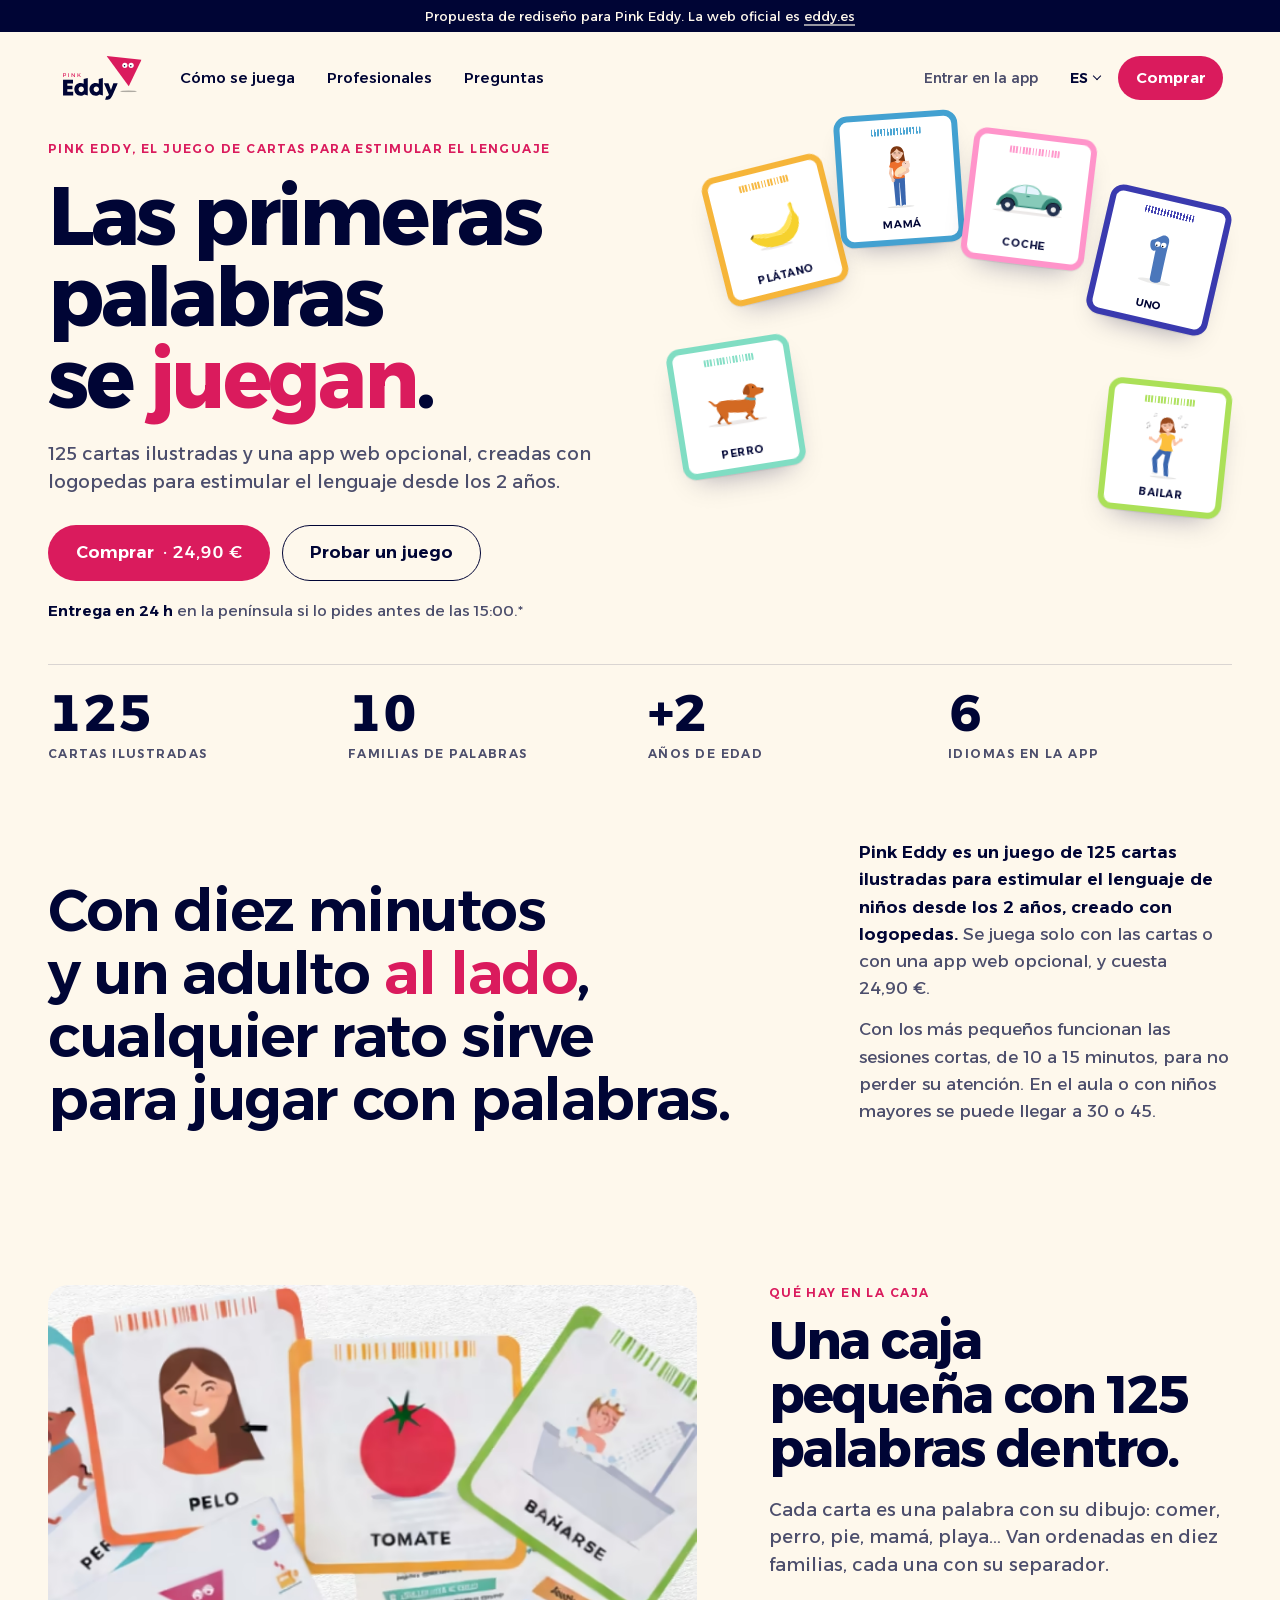
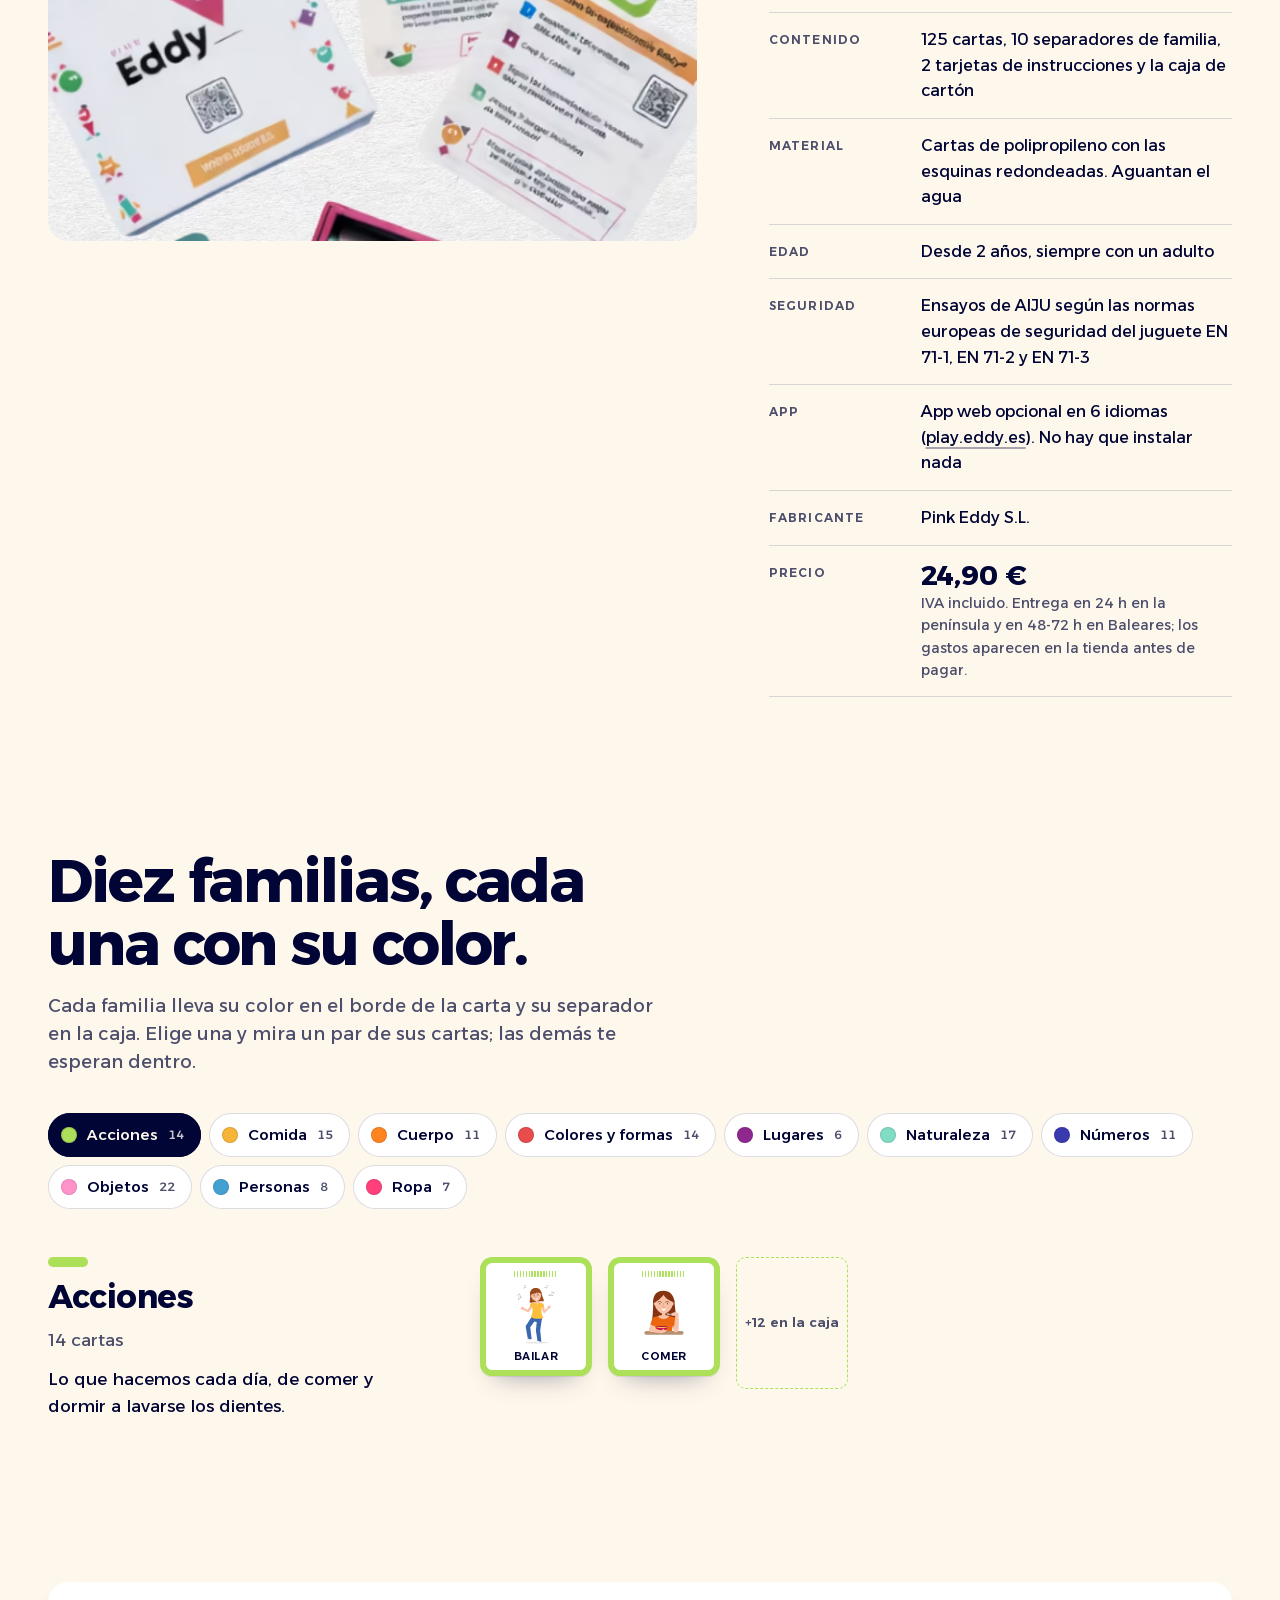
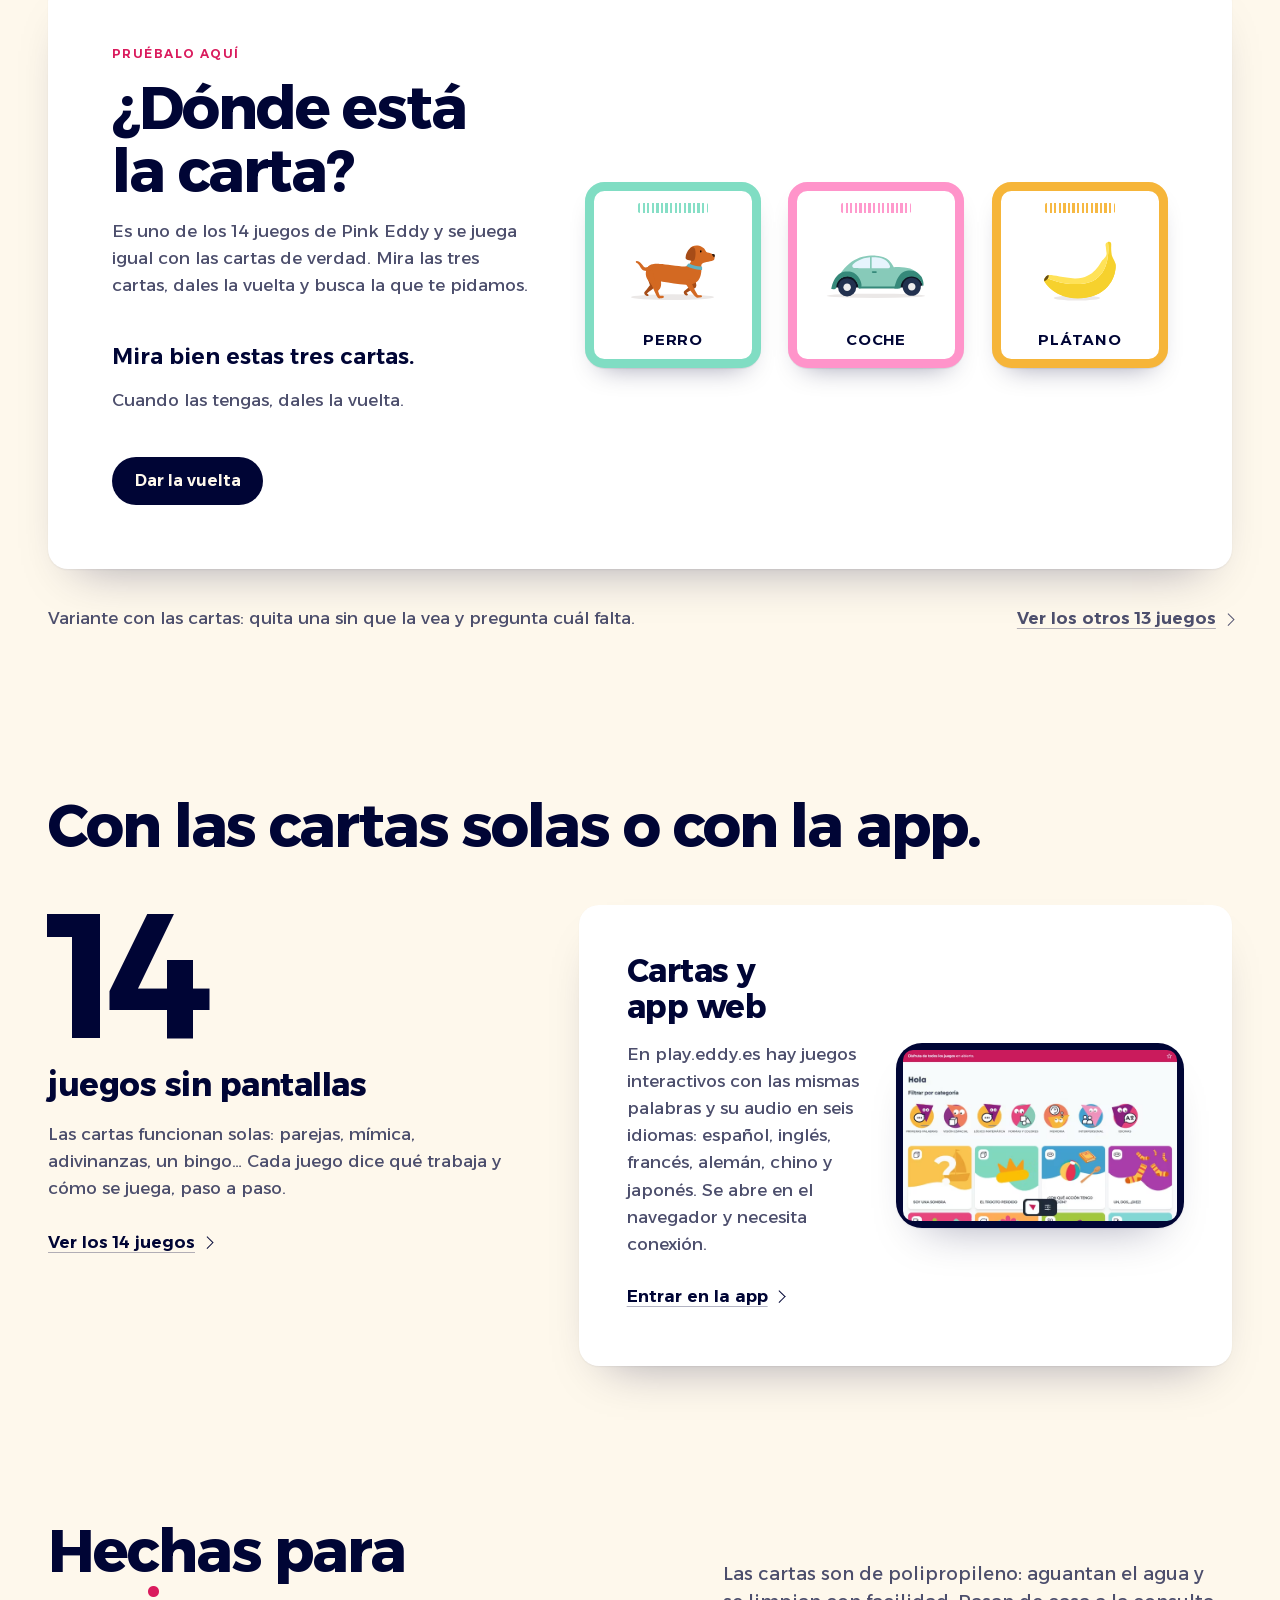
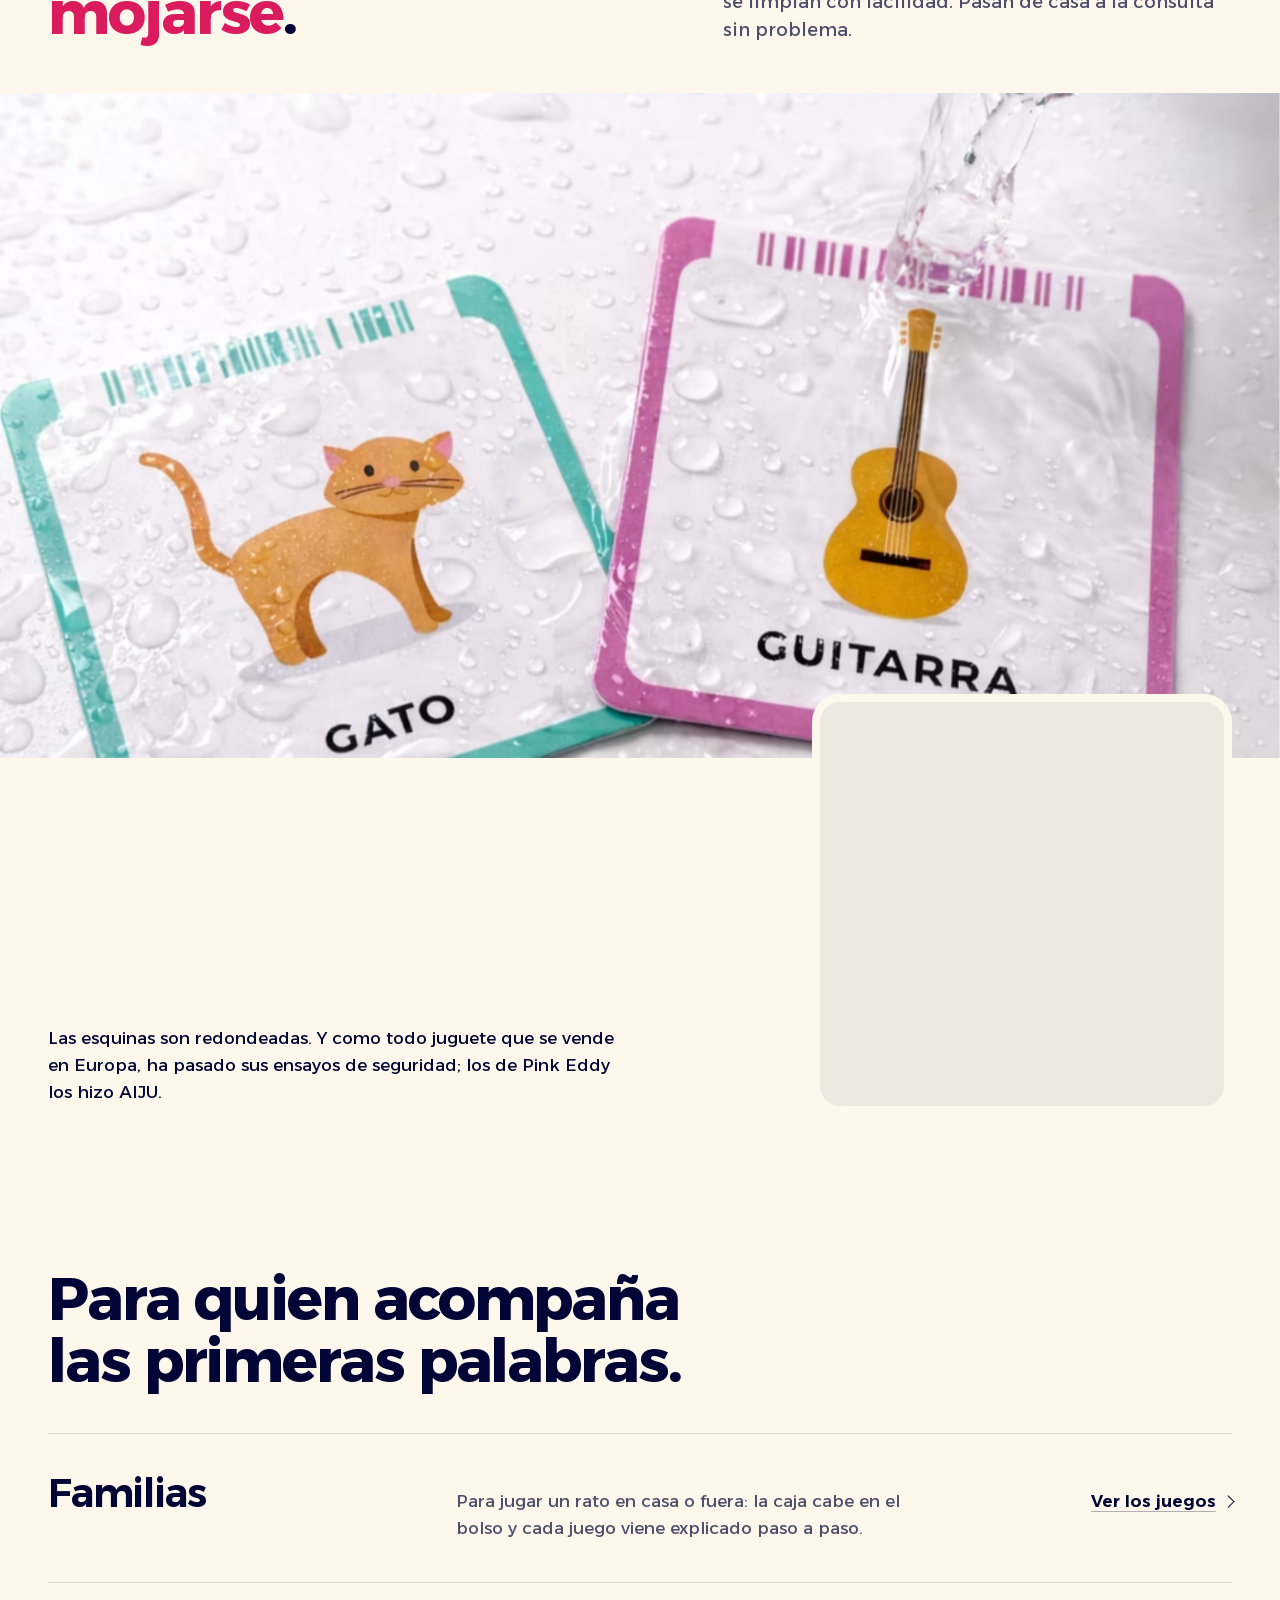
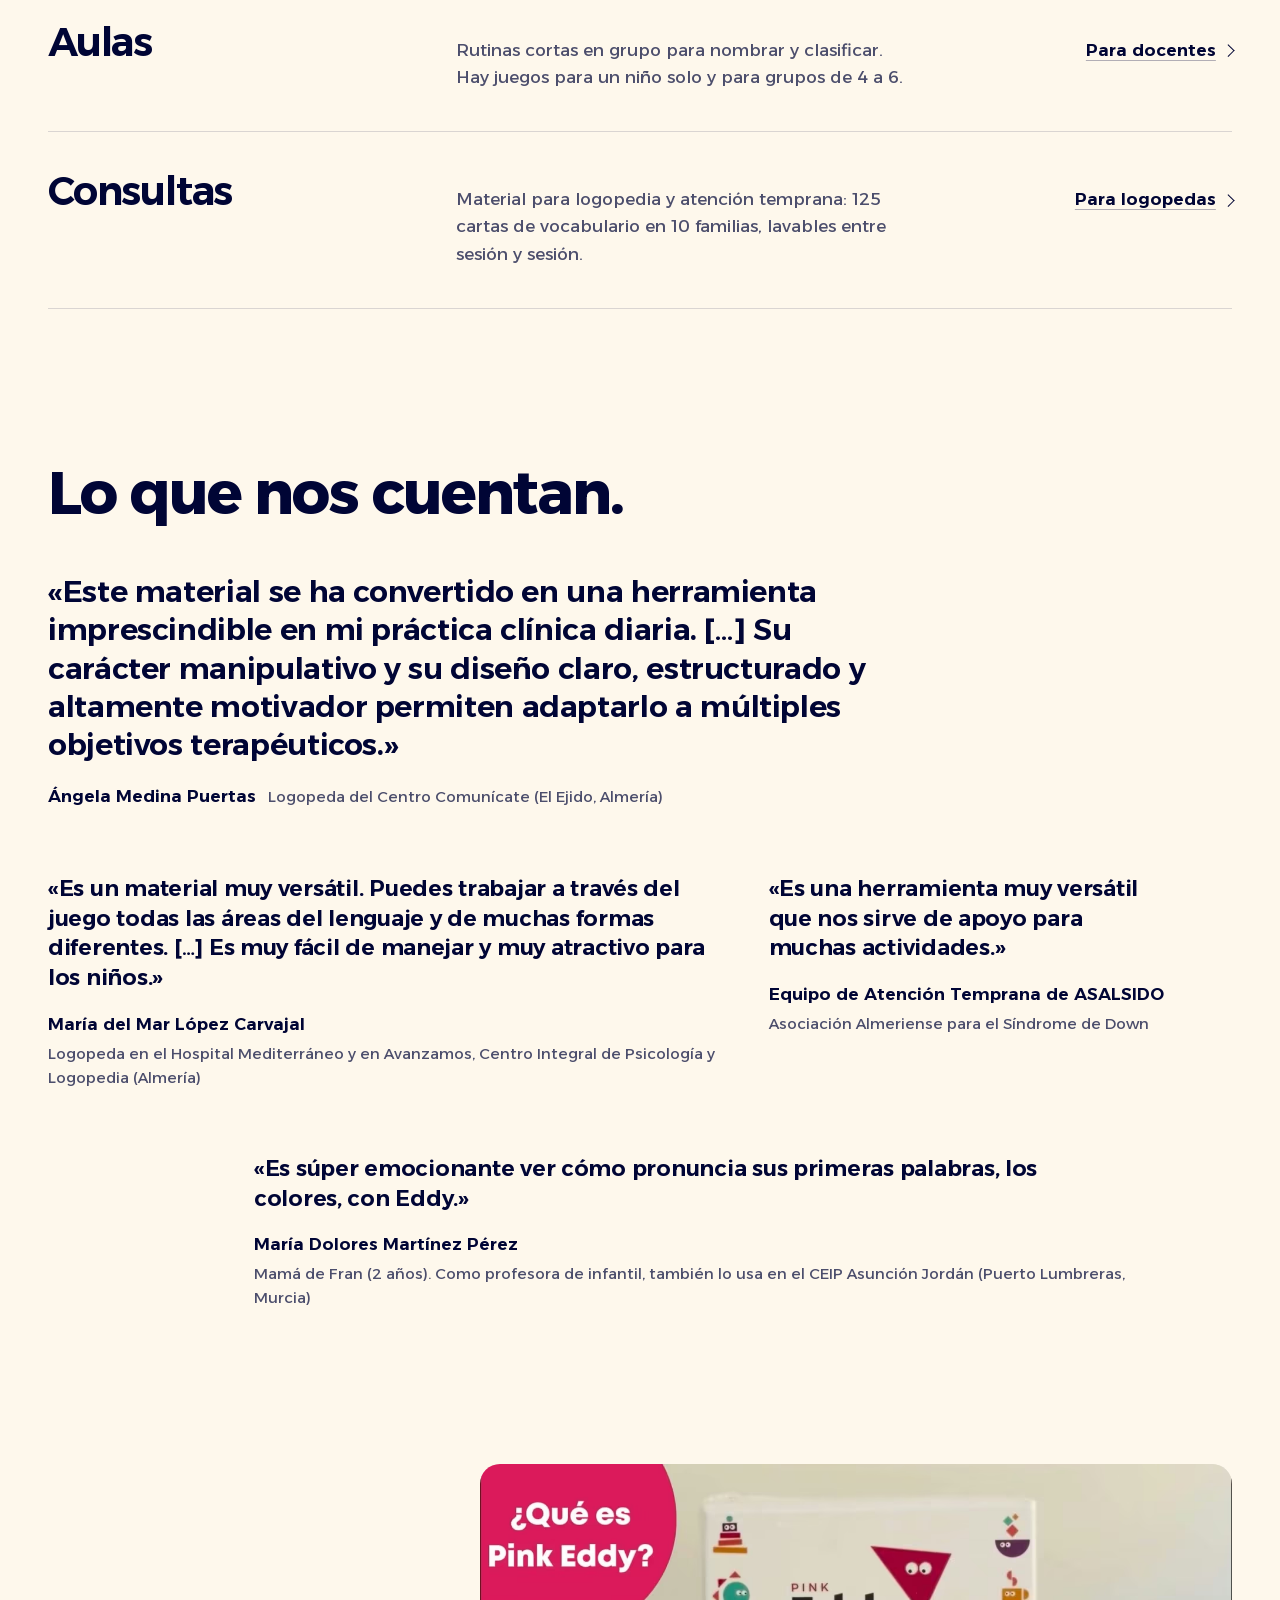
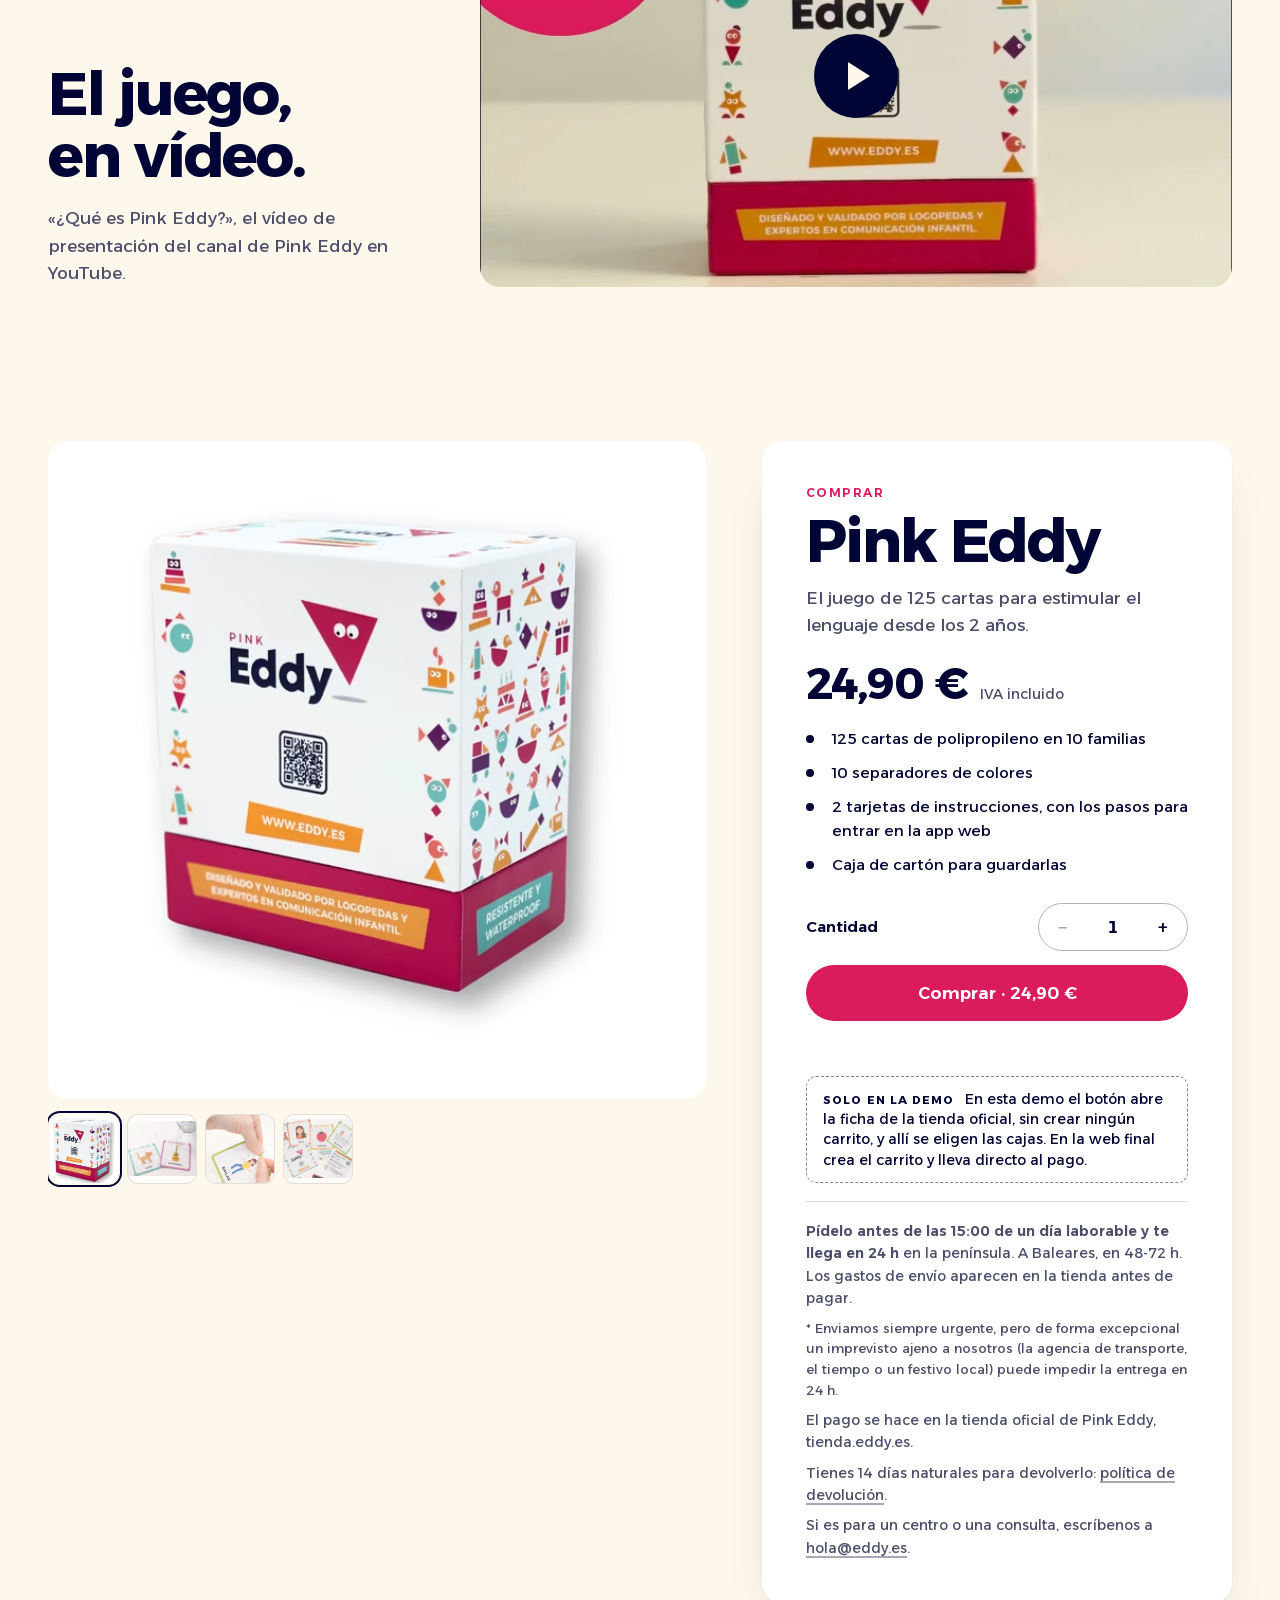
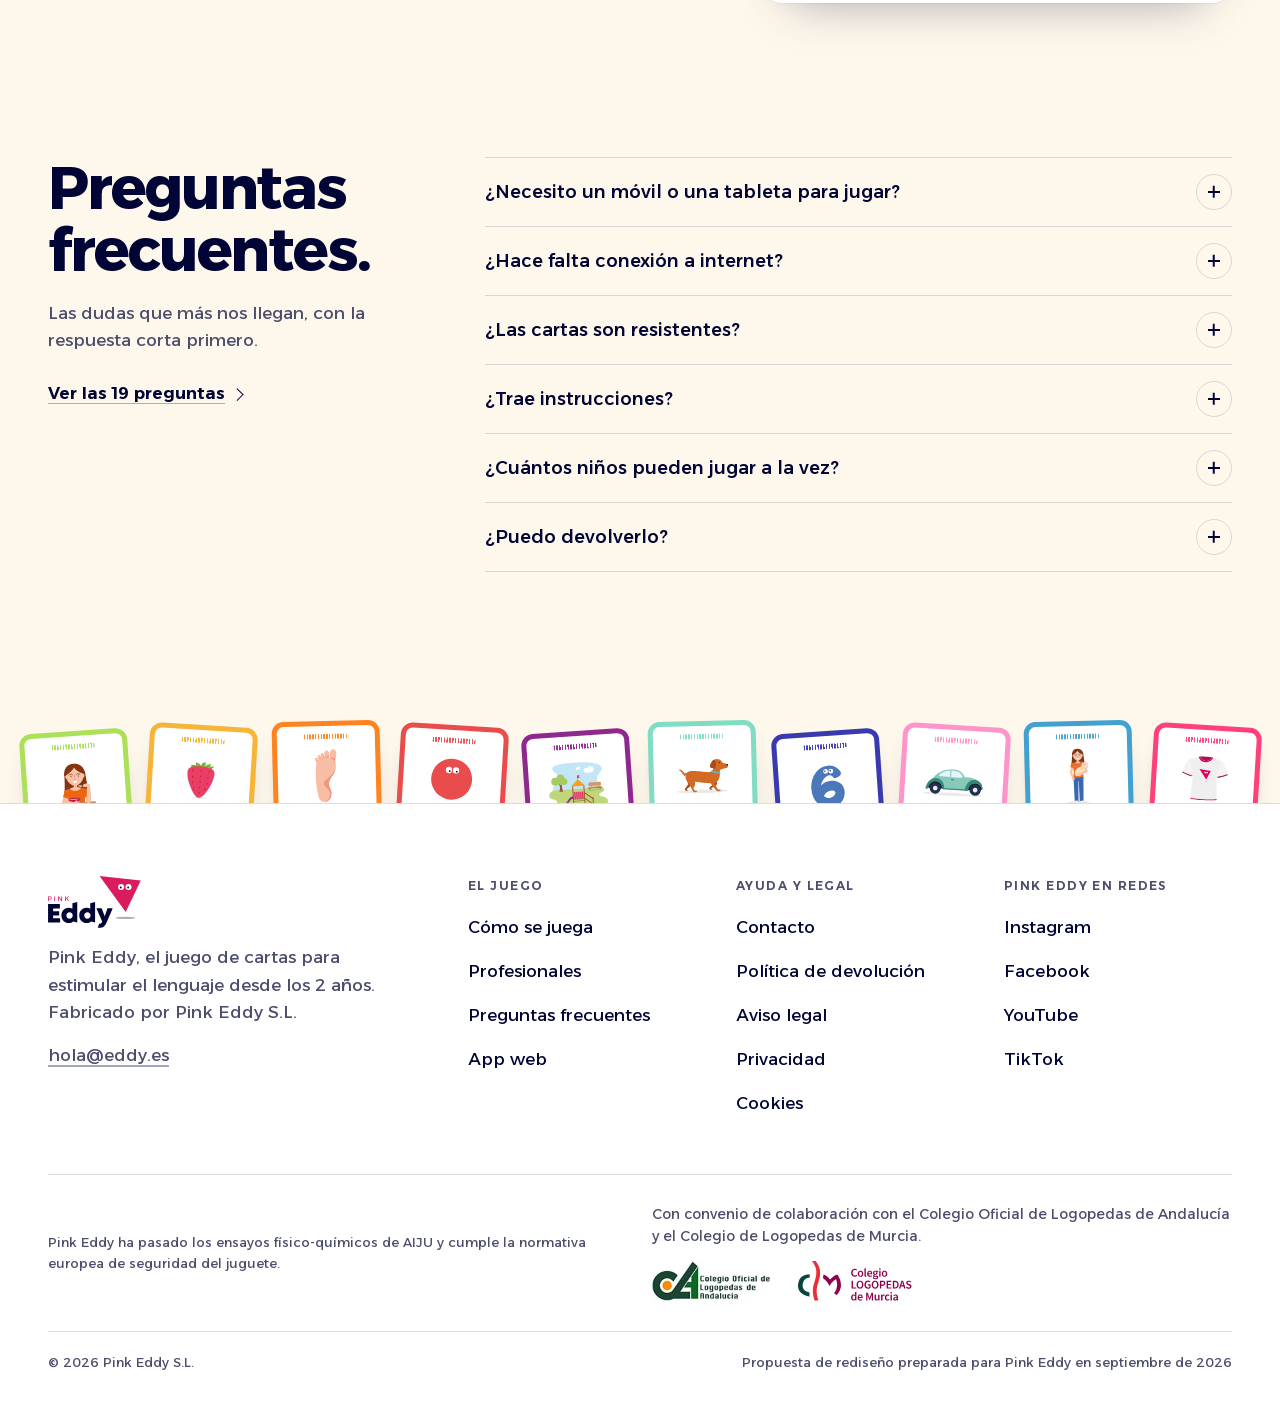
==== commit 16e8795a: "Entrega en 24 h en la península (corte a las 15:00) con su salvedad; Baleares 48-72 h Co-Authored-By" ====
--- a/index.html
+++ b/index.html
@@ -73,6 +73,7 @@
             <a class="btn btn--rosa btn--l" href="#comprar">Comprar <span class="precio-btn">· <span data-precio>24,90 €</span></span></a>
             <a class="btn btn--fantasma btn--l" href="#prueba">Probar un juego</a>
           </div>
+          <p class="heroe__entrega"><strong>Entrega en 24 h</strong> en la península si lo pides antes de las 15:00.<a href="#entrega" class="heroe__ast" aria-label="Condiciones de la entrega en 24 horas">*</a></p>
         </div>
         <div class="escena" data-escena role="img" aria-label="La caja de Pink Eddy con algunas de sus cartas alrededor">
           <div class="escena__mov" data-parallax="0.06" data-parallax-heroe>
@@ -114,7 +115,7 @@
           <dt>Seguridad</dt><dd>Ensayos de AIJU según las normas europeas de seguridad del juguete EN 71-1, EN 71-2 y EN 71-3</dd>
           <dt>App</dt><dd>App web opcional en 6 idiomas (<a href="https://play.eddy.es/">play.eddy.es</a>). No hay que instalar nada</dd>
           <dt>Fabricante</dt><dd>Pink Eddy S.L.</dd>
-          <dt>Precio</dt><dd><span class="ficha__precio" data-precio>24,90 €</span><small>IVA incluido. Envío a la península en 24-48 h y a Baleares en 48-72 h; los gastos aparecen en la tienda antes de pagar.</small></dd>
+          <dt>Precio</dt><dd><span class="ficha__precio" data-precio>24,90 €</span><small>IVA incluido. Entrega en 24 h en la península y en 48-72 h en Baleares; los gastos aparecen en la tienda antes de pagar.</small></dd>
         </dl>
       </div>
     </div>
@@ -282,7 +283,8 @@
           <p class="nota-demo compra__nota"><span class="nota-demo__et">Solo en la demo</span> En esta demo el botón abre la ficha de la tienda oficial, sin crear ningún carrito, y allí se eligen las cajas. En la web final crea el carrito y lleva directo al pago.</p>
         </form>
         <div class="compra__notas">
-          <p>Los gastos de envío aparecen en la tienda antes de pagar.</p>
+          <p id="entrega"><strong>Pídelo antes de las 15:00 de un día laborable y te llega en 24 h</strong> en la península. A Baleares, en 48-72 h. Los gastos de envío aparecen en la tienda antes de pagar.</p>
+          <p class="compra__salvedad">* Enviamos siempre urgente, pero de forma excepcional un imprevisto ajeno a nosotros (la agencia de transporte, el tiempo o un festivo local) puede impedir la entrega en 24 h.</p>
           <p>El pago se hace en la tienda oficial de Pink Eddy, tienda.eddy.es.</p>
           <p>Tienes 14 días naturales para devolverlo: <a href="https://www.eddy.es/politica-de-devolucion/">política de devolución</a>.</p>
           <p>Si es para un centro o una consulta, escríbenos a <a href="mailto:hola@eddy.es?subject=Pink%20Eddy%20para%20mi%20centro">hola@eddy.es</a>.</p>
--- a/assets/css/eddy.css
+++ b/assets/css/eddy.css
@@ -585,3 +585,9 @@
 .pie__logos{display:flex;gap:28px;align-items:center;flex-wrap:wrap}
 .pie__logos a{display:inline-flex;align-items:center;min-height:44px}
 .pie__logos img{height:40px;width:auto}
+
+/* Entrega en 24 h (30/09) */
+.heroe__entrega{margin:18px 0 0;font-size:.9375rem;color:var(--tinta-2)}
+.heroe__entrega strong{color:var(--noche);font-weight:600}
+.heroe__ast{color:var(--tinta-2);text-decoration:none;padding:0 4px 0 1px}
+.compra__salvedad{font-size:.8125rem;color:var(--tinta-2)}
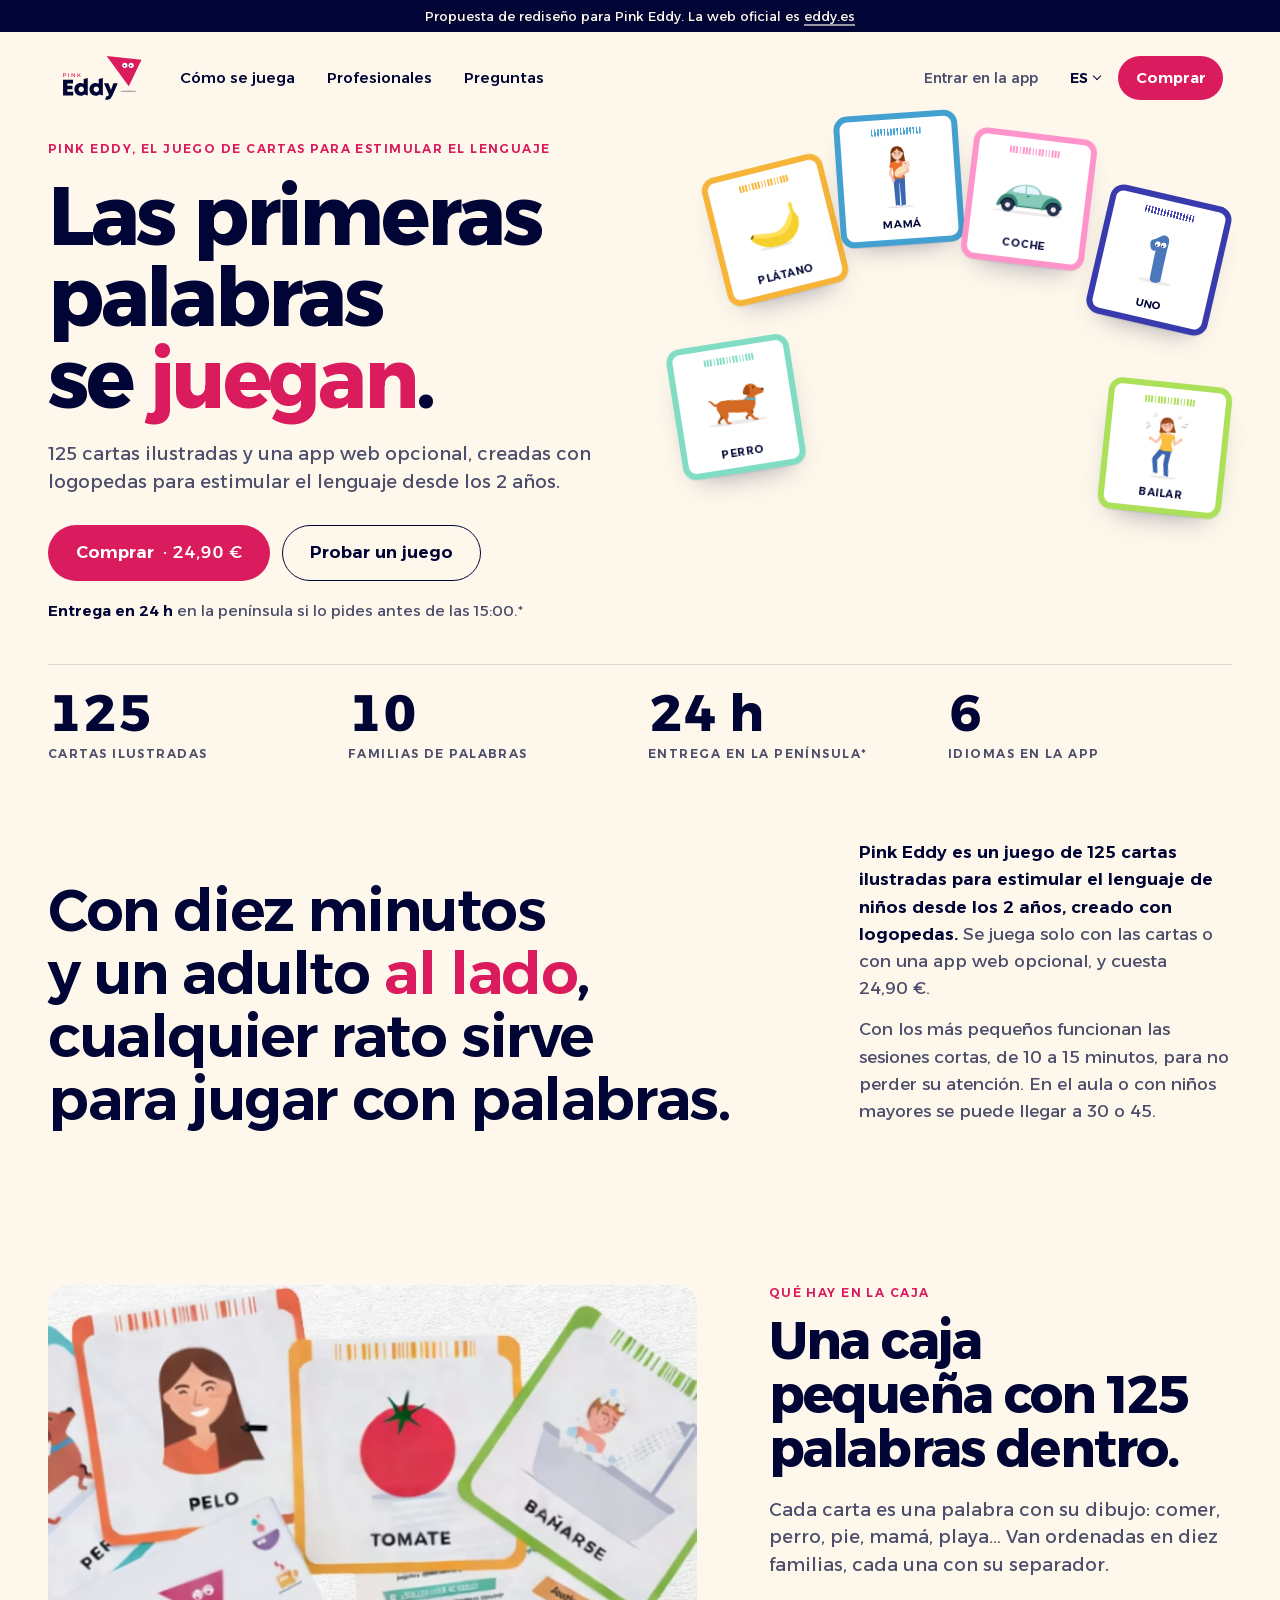
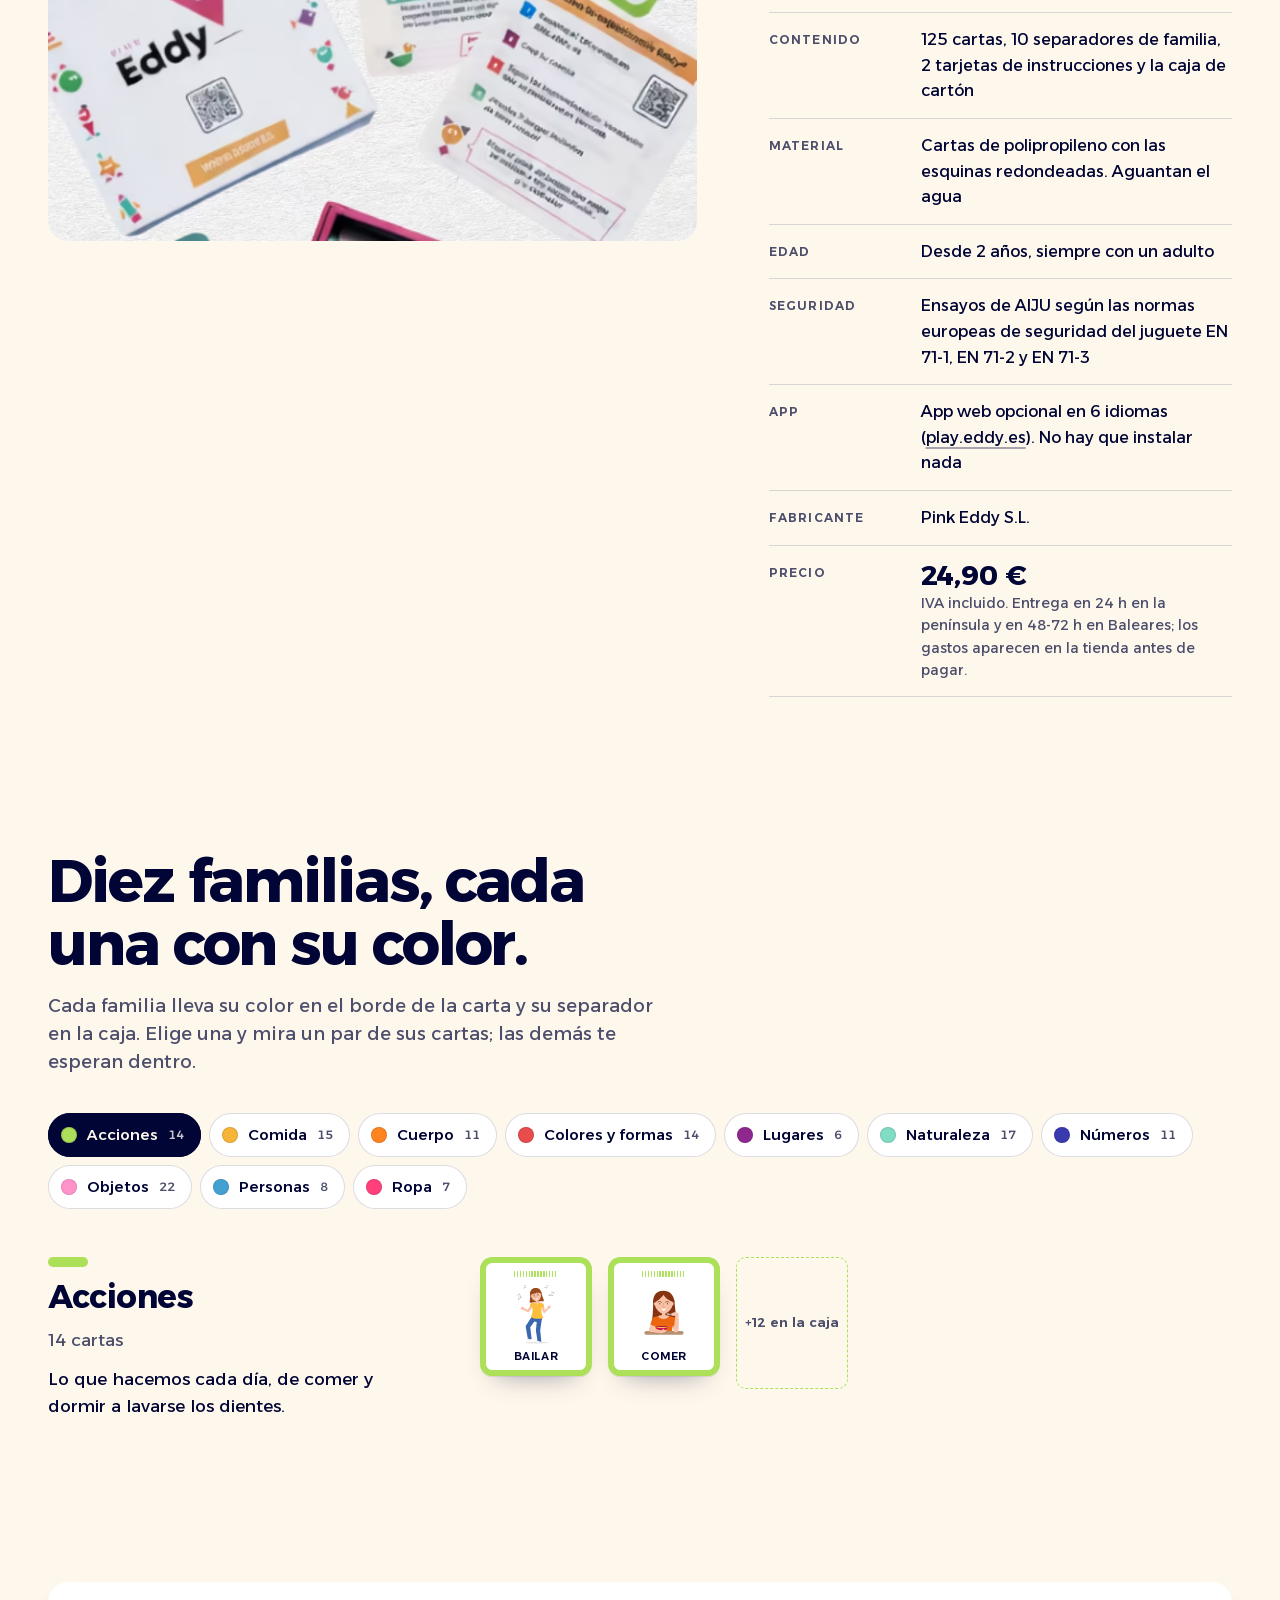
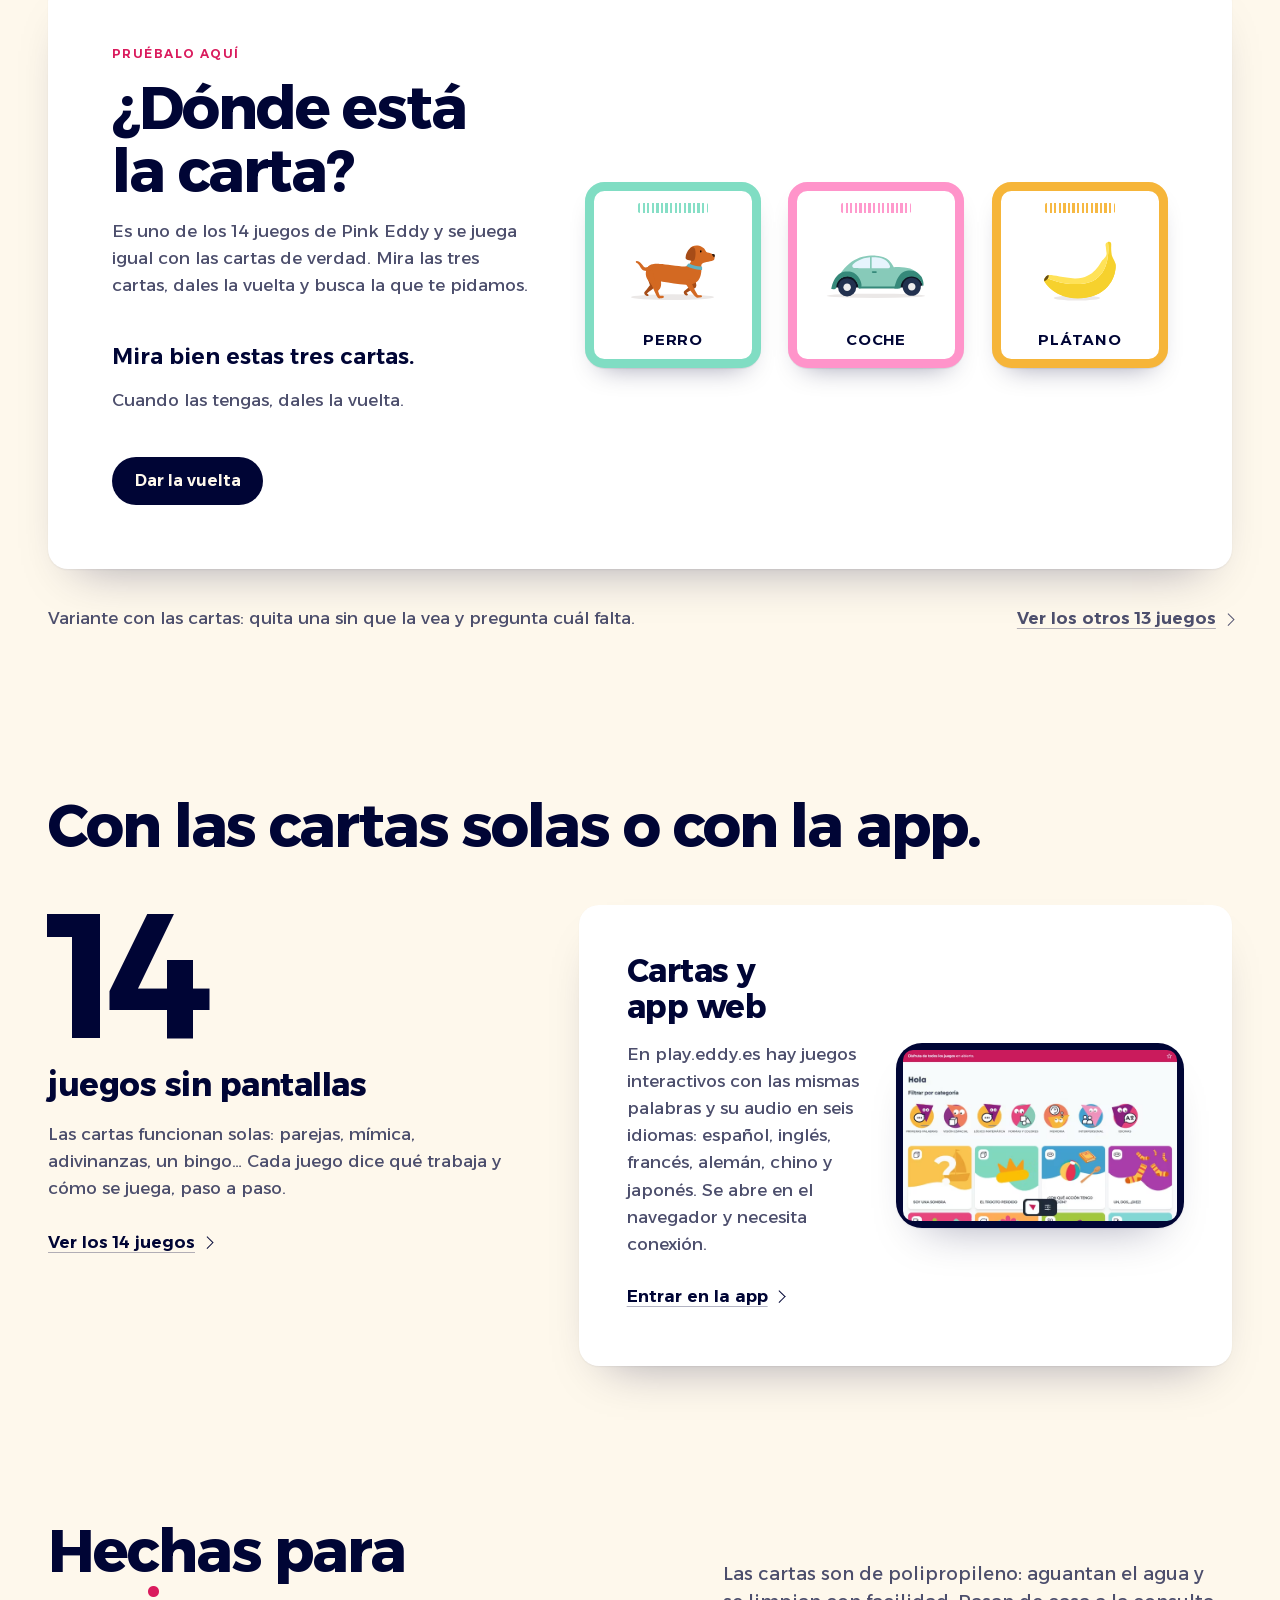
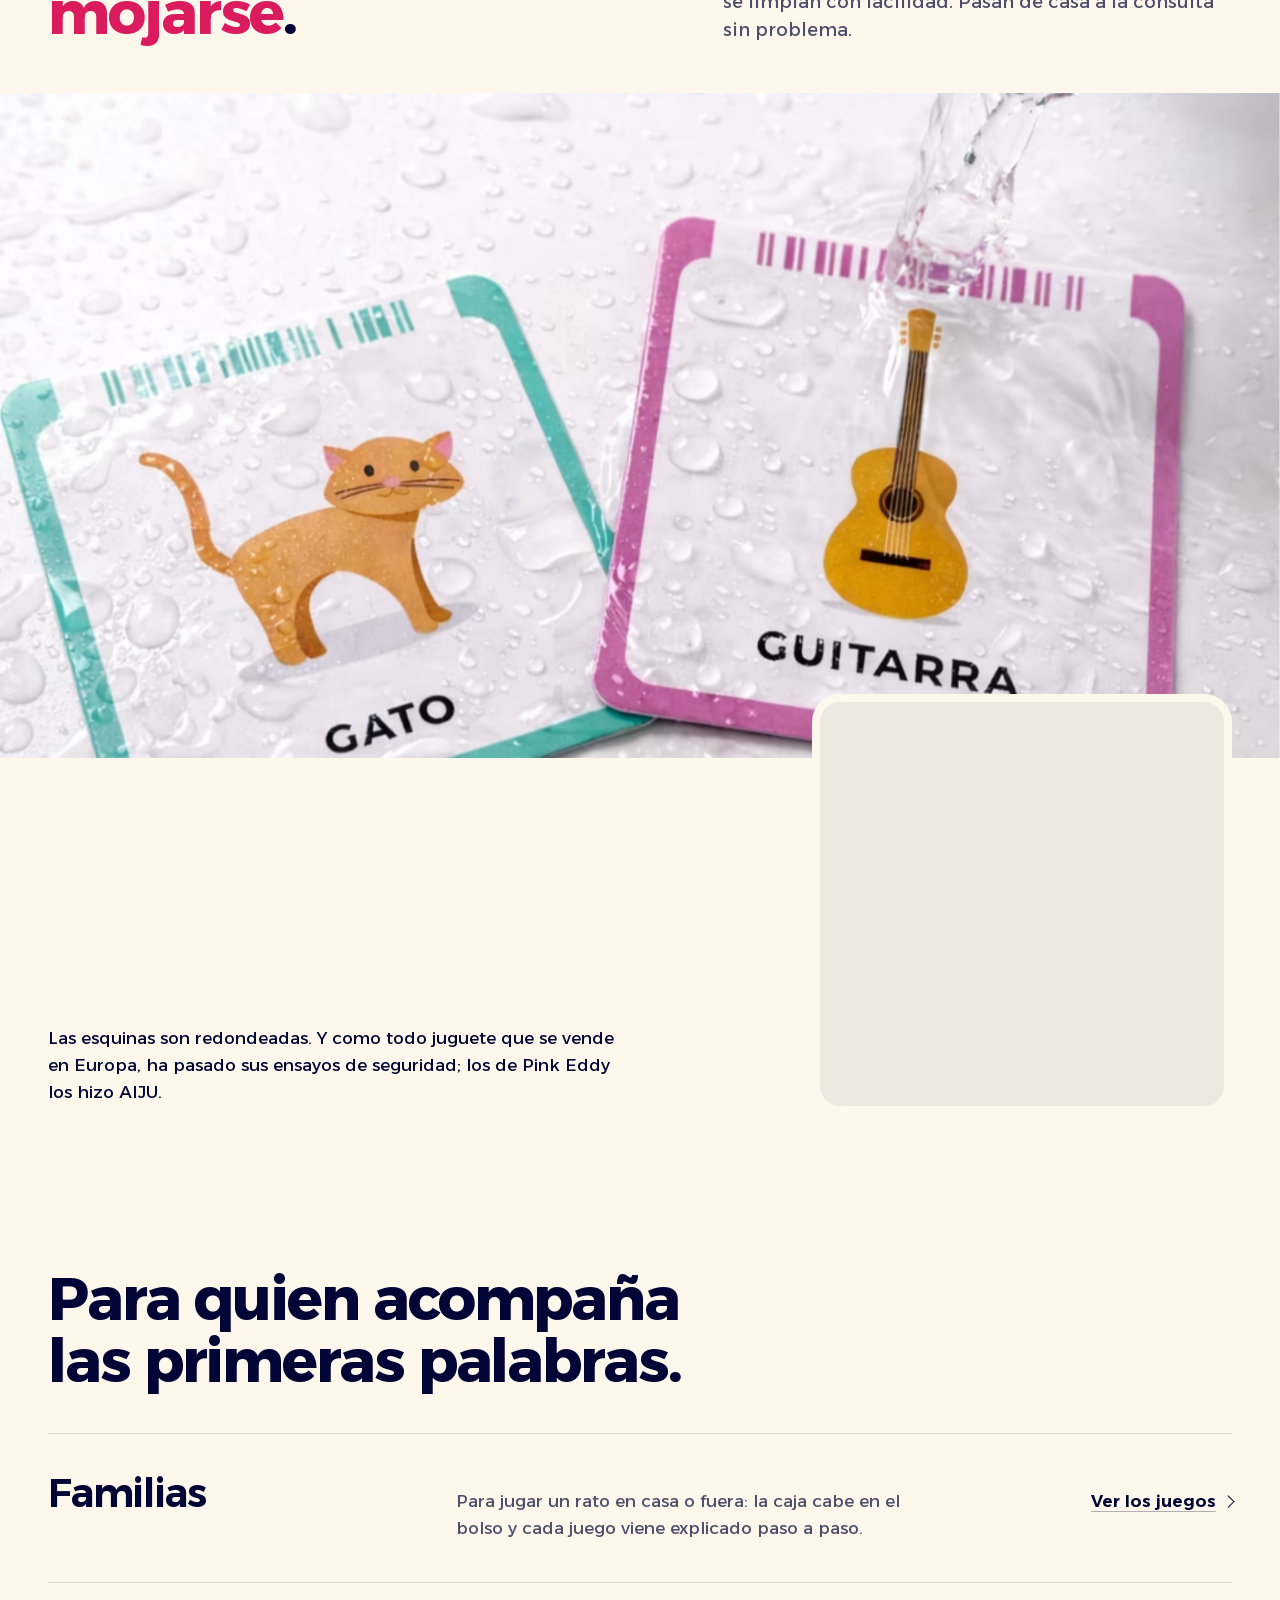
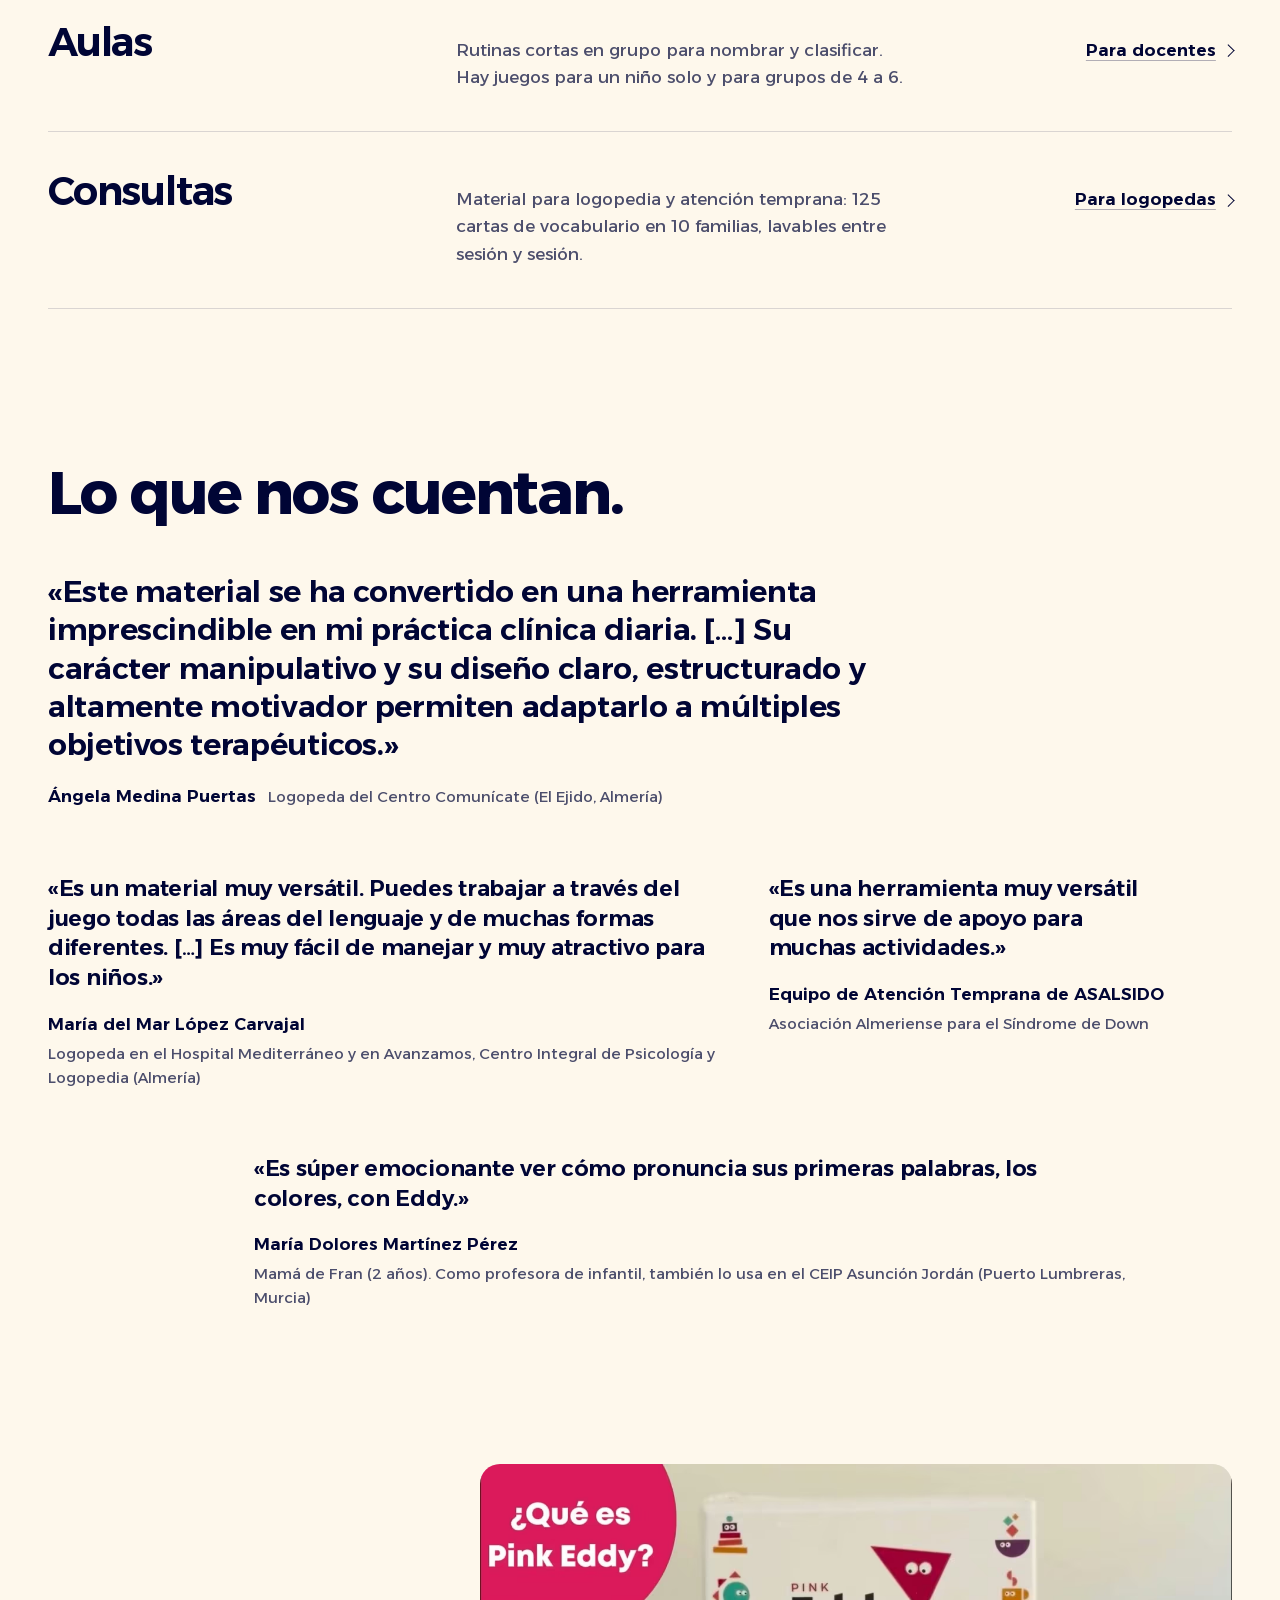
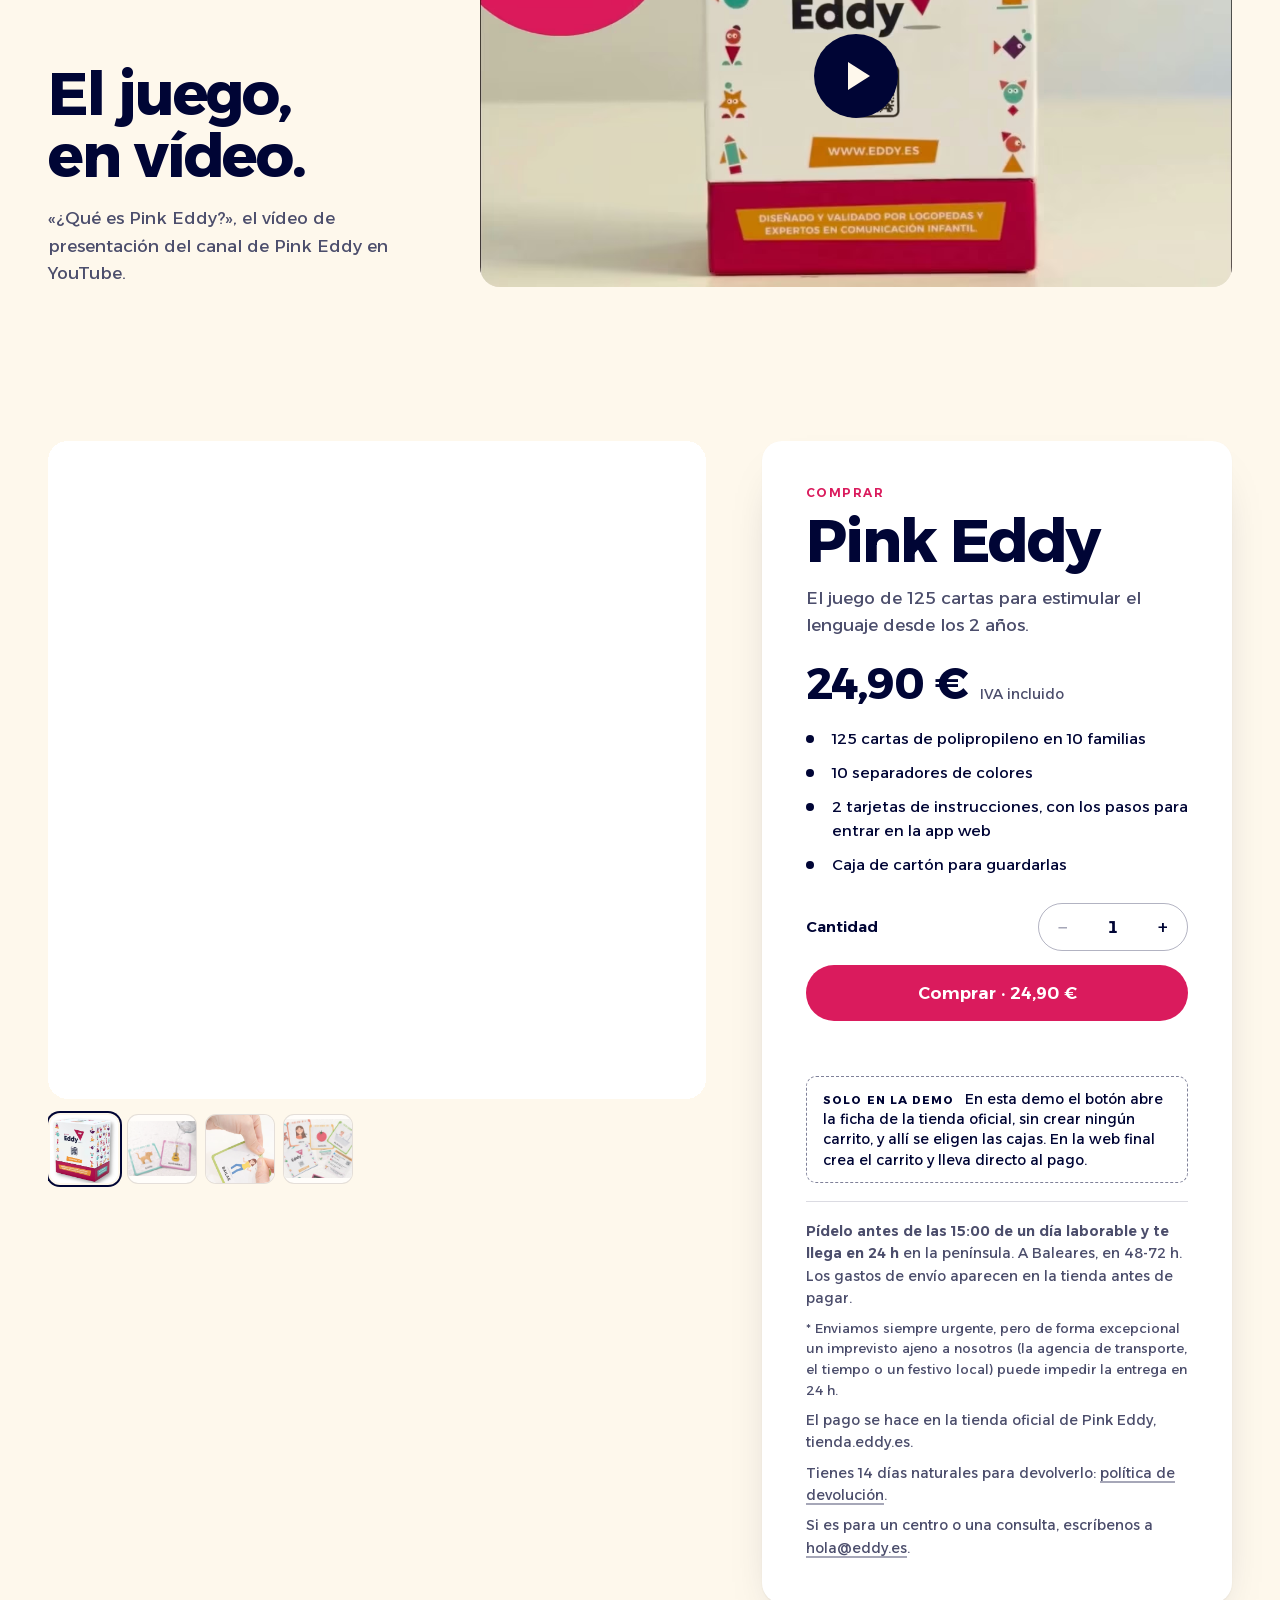
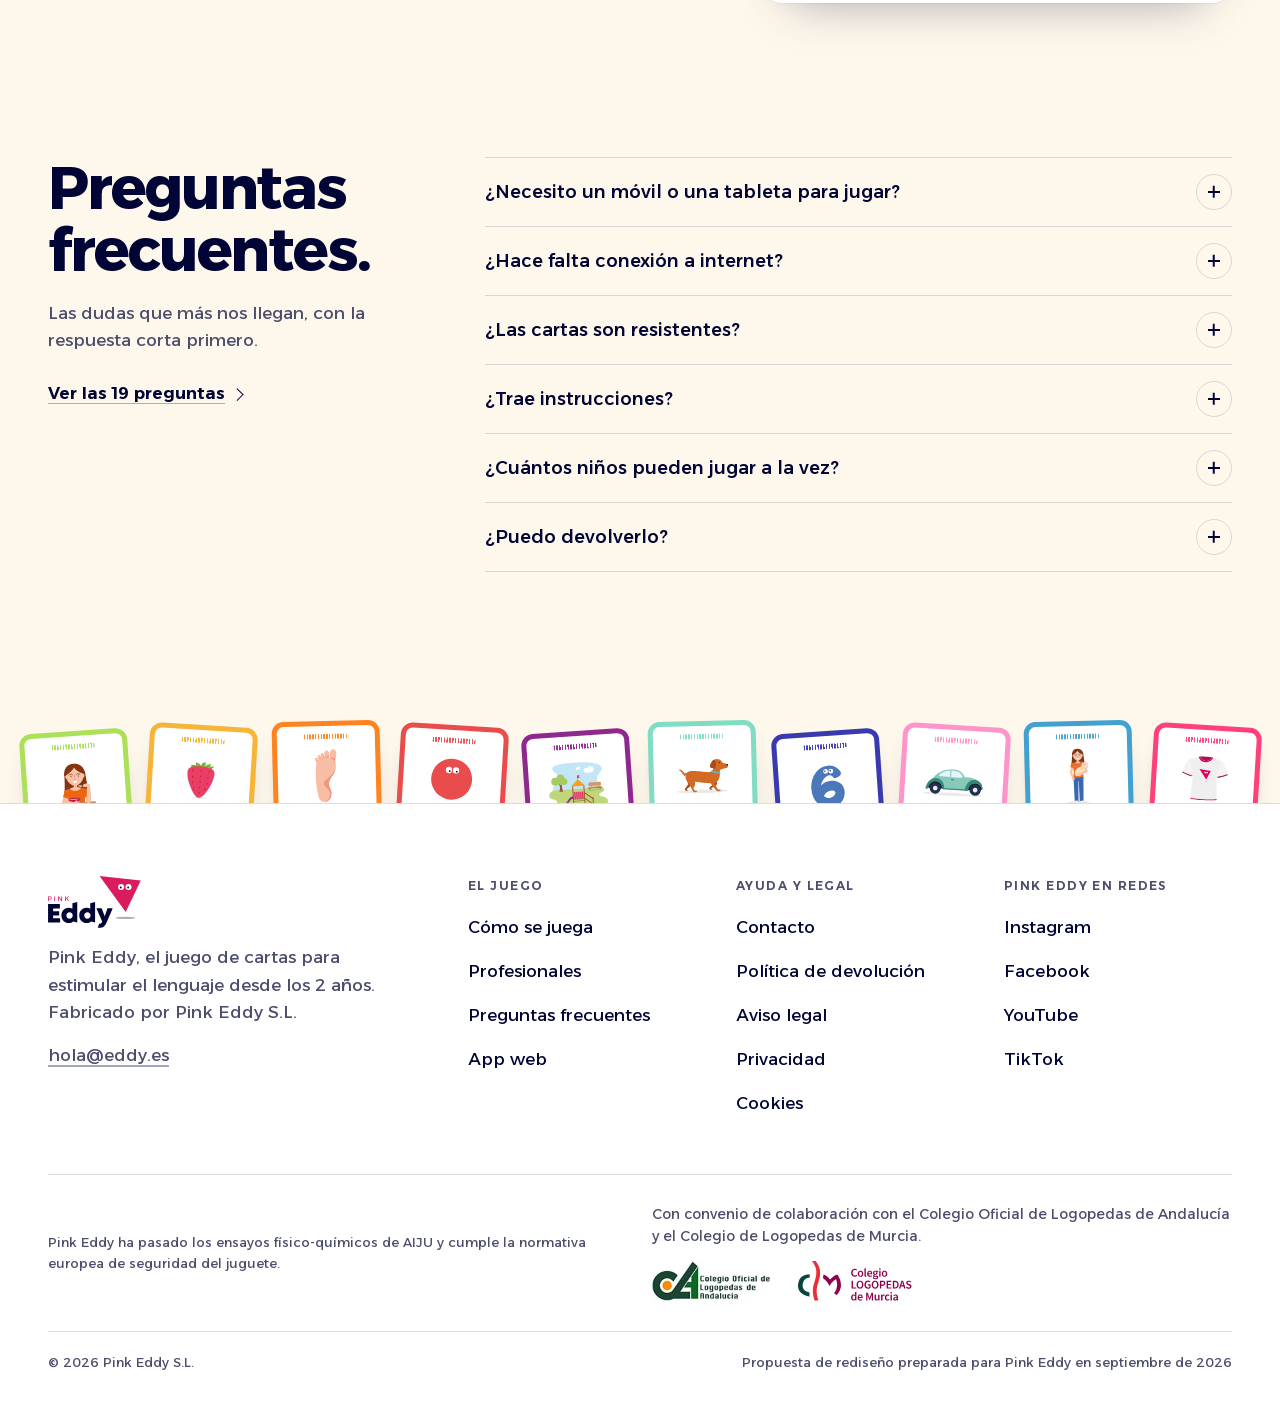
==== commit 9736bf51: "24 h en la banda de cifras y en la barra de compra del móvil Co-Authored-By: Claude Opus 5.5 <norepl" ====
--- a/index.html
+++ b/index.html
@@ -85,7 +85,7 @@
       <ul class="banda sin-lista" aria-label="Pink Eddy en cifras">
         <li><span class="banda__num" data-contar="125">125</span><span class="banda__txt">cartas ilustradas</span></li>
         <li><span class="banda__num" data-contar="10">10</span><span class="banda__txt">familias de palabras</span></li>
-        <li><span class="banda__num">+2</span><span class="banda__txt">años de edad</span></li>
+        <li><a class="banda__enlace" href="#entrega"><span class="banda__num">24 h</span><span class="banda__txt">entrega en la península*</span></a></li>
         <li><span class="banda__num" data-contar="6">6</span><span class="banda__txt">idiomas en la app</span></li>
       </ul>
     </div>
@@ -326,5 +326,5 @@
     </div>
     <div class="pie__legal"><span>© 2026 Pink Eddy S.L.</span><span>Propuesta de rediseño preparada para Pink Eddy en septiembre de 2026</span></div>
   </div></div>
-</footer><aside class="barra" data-barra aria-label="Compra rápida" inert aria-hidden="true"><p class="barra__txt"><strong>Pink Eddy</strong><span data-precio>24,90 €</span></p><a class="btn btn--rosa btn--s" href="#comprar">Comprar</a></aside></body>
+</footer><aside class="barra" data-barra aria-label="Compra rápida" inert aria-hidden="true"><p class="barra__txt"><strong>Pink Eddy</strong><span><span data-precio>24,90 €</span> · entrega en 24 h</span></p><a class="btn btn--rosa btn--s" href="#comprar">Comprar</a></aside></body>
 </html>
--- a/assets/css/eddy.css
+++ b/assets/css/eddy.css
@@ -591,3 +591,5 @@
 .heroe__entrega strong{color:var(--noche);font-weight:600}
 .heroe__ast{color:var(--tinta-2);text-decoration:none;padding:0 4px 0 1px}
 .compra__salvedad{font-size:.8125rem;color:var(--tinta-2)}
+.banda__enlace{display:block;color:inherit;text-decoration:none}
+.banda__enlace:hover .banda__txt{text-decoration:underline}
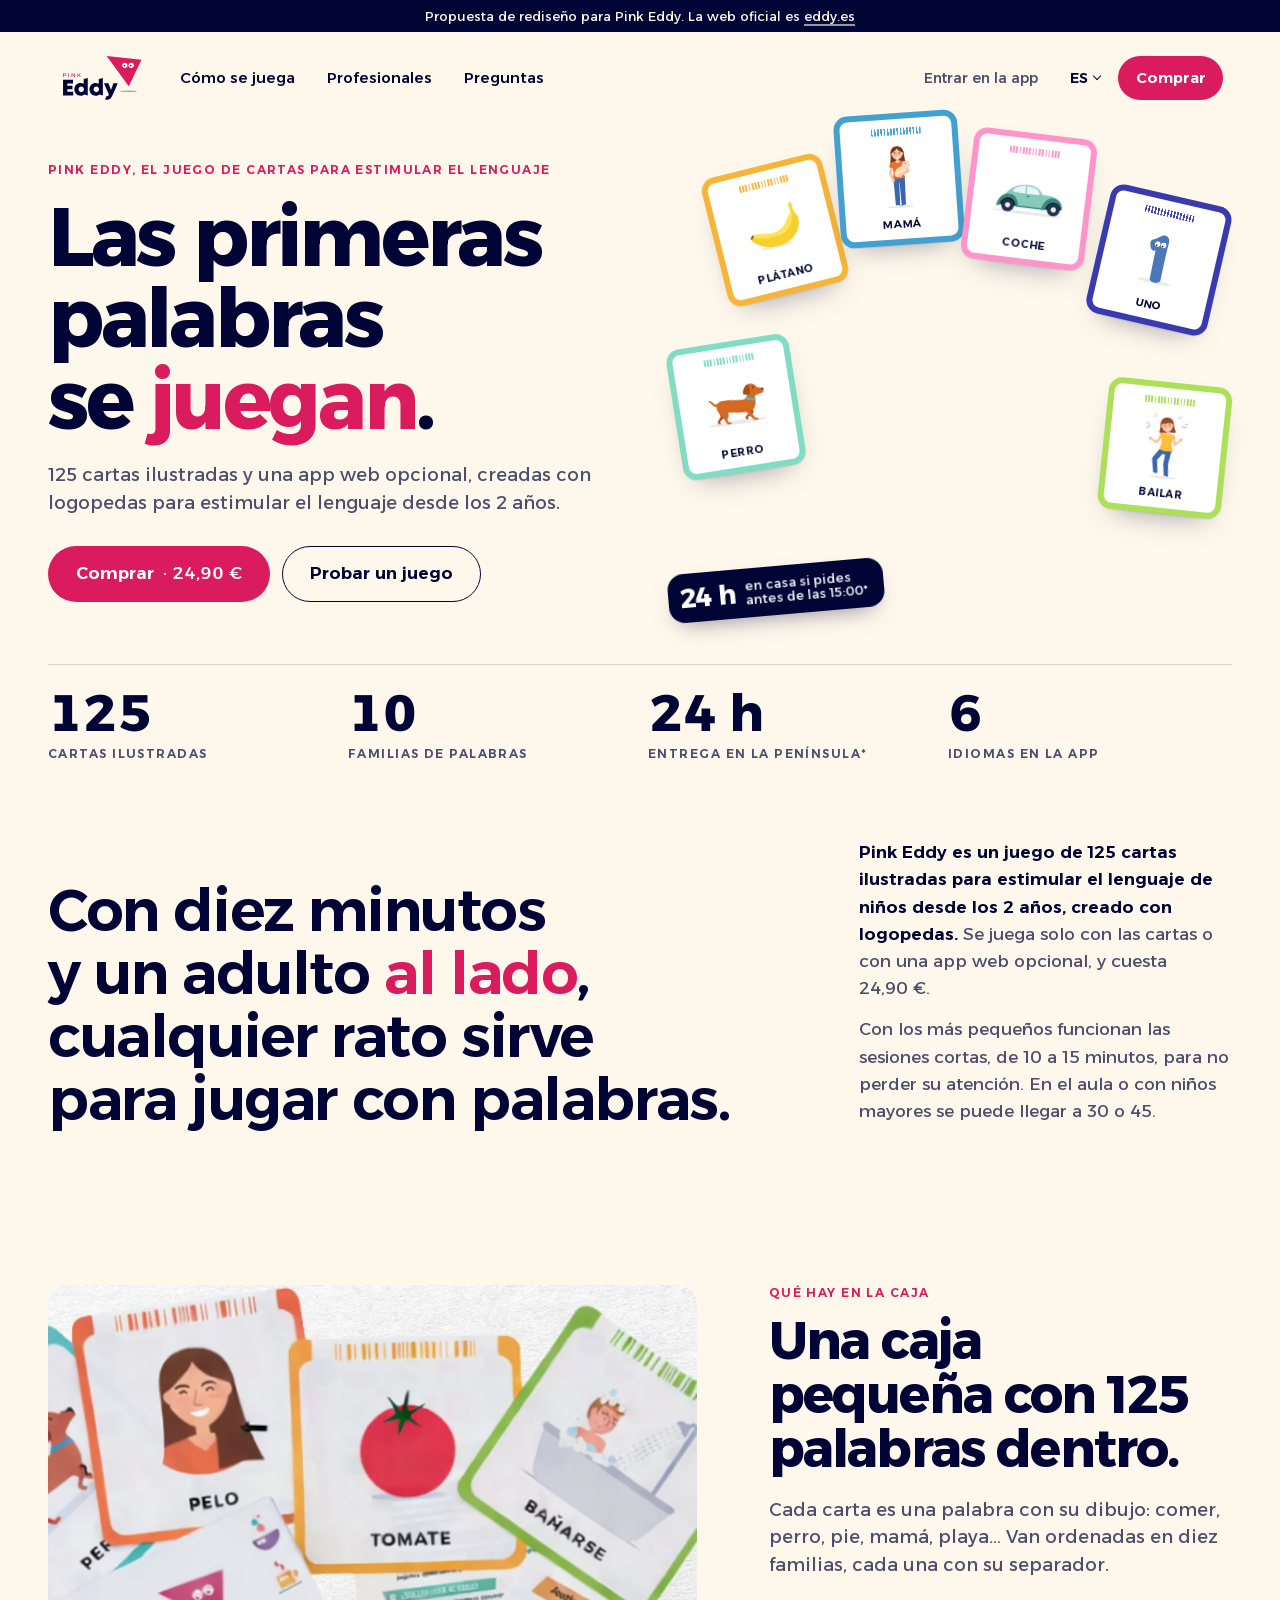
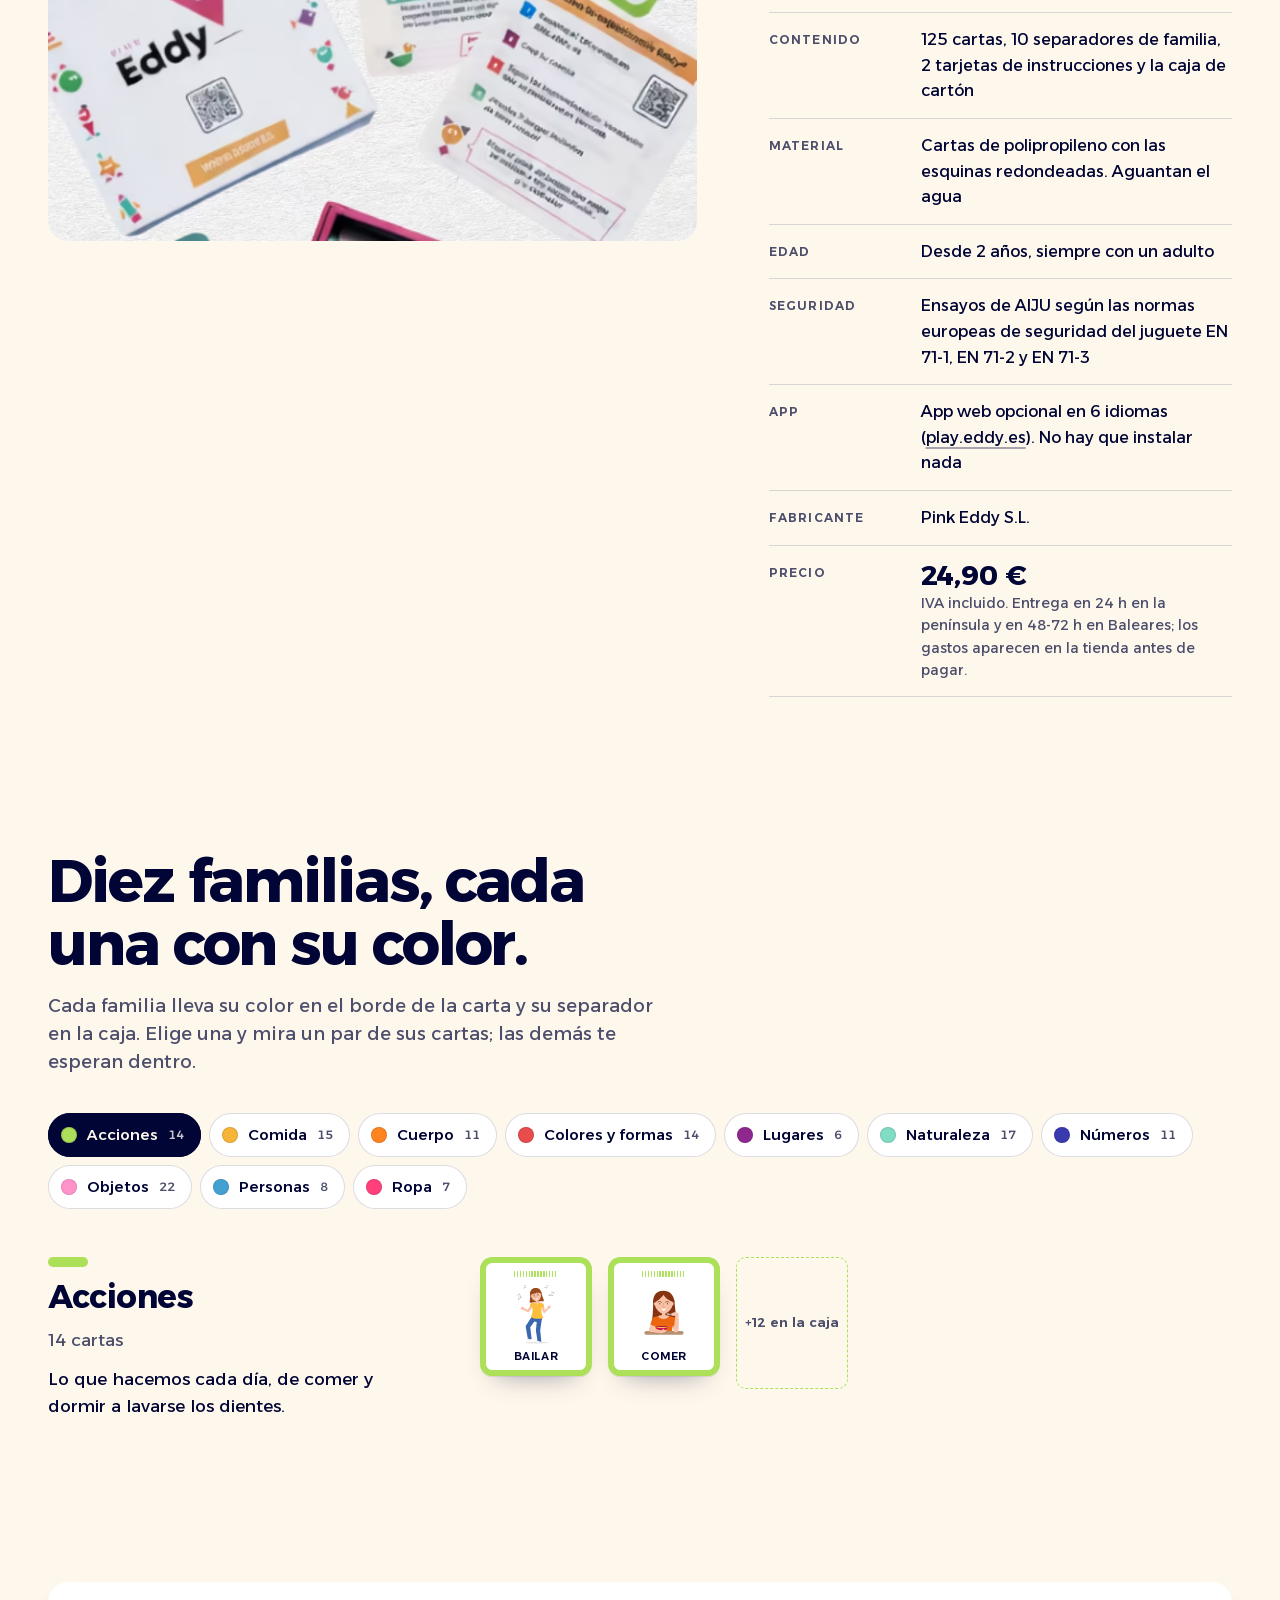
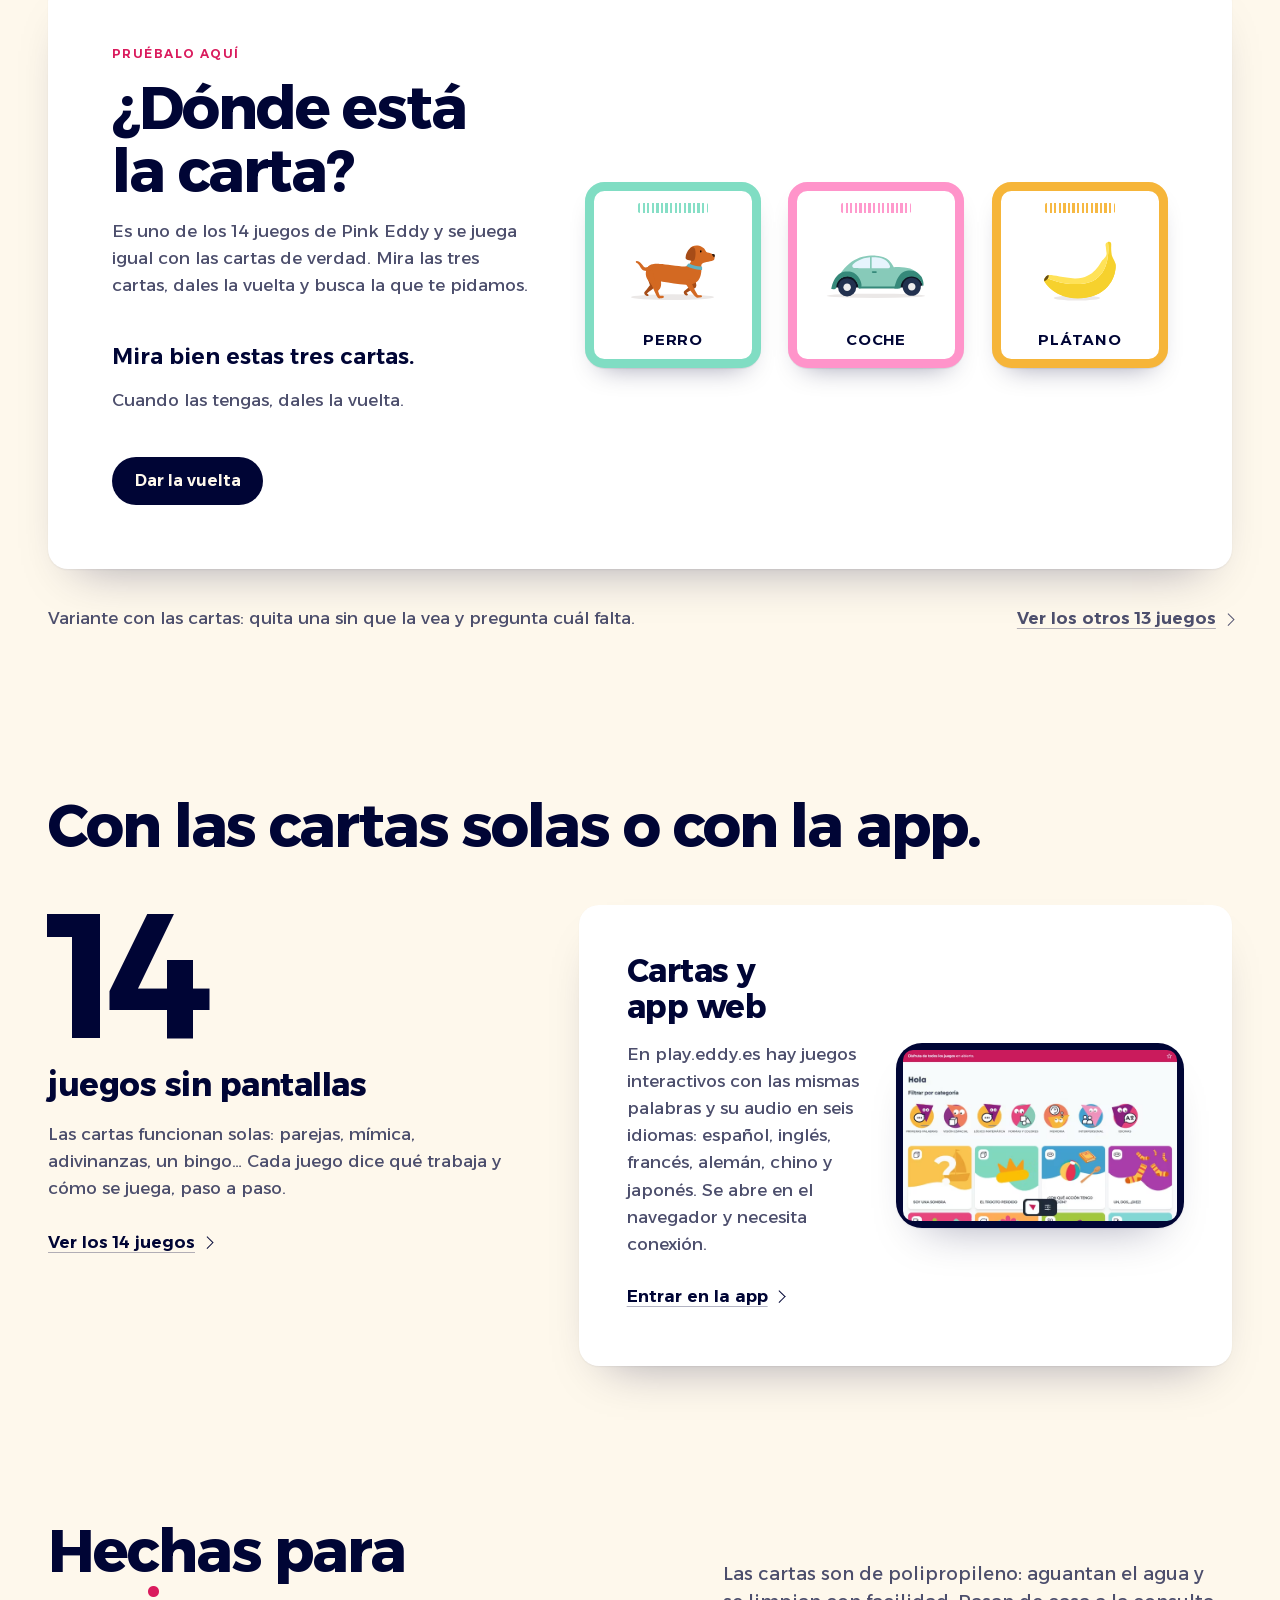
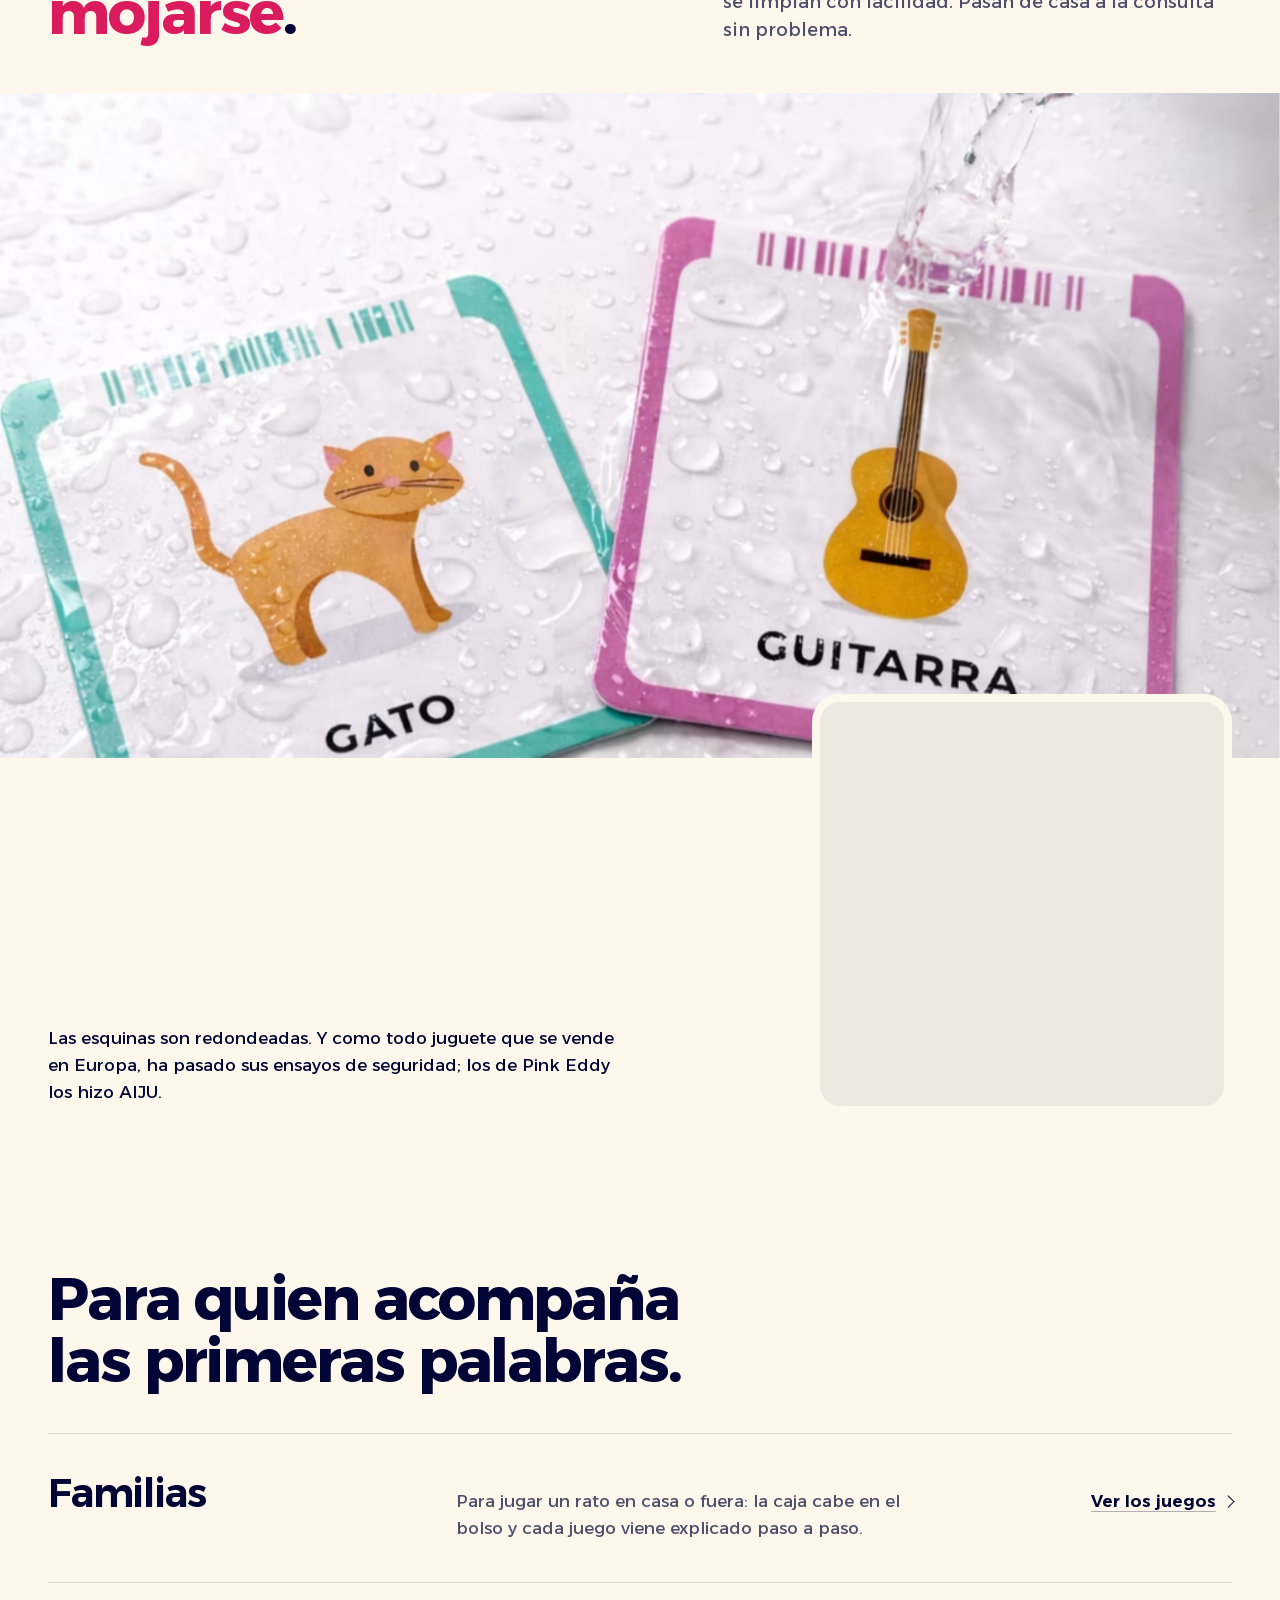
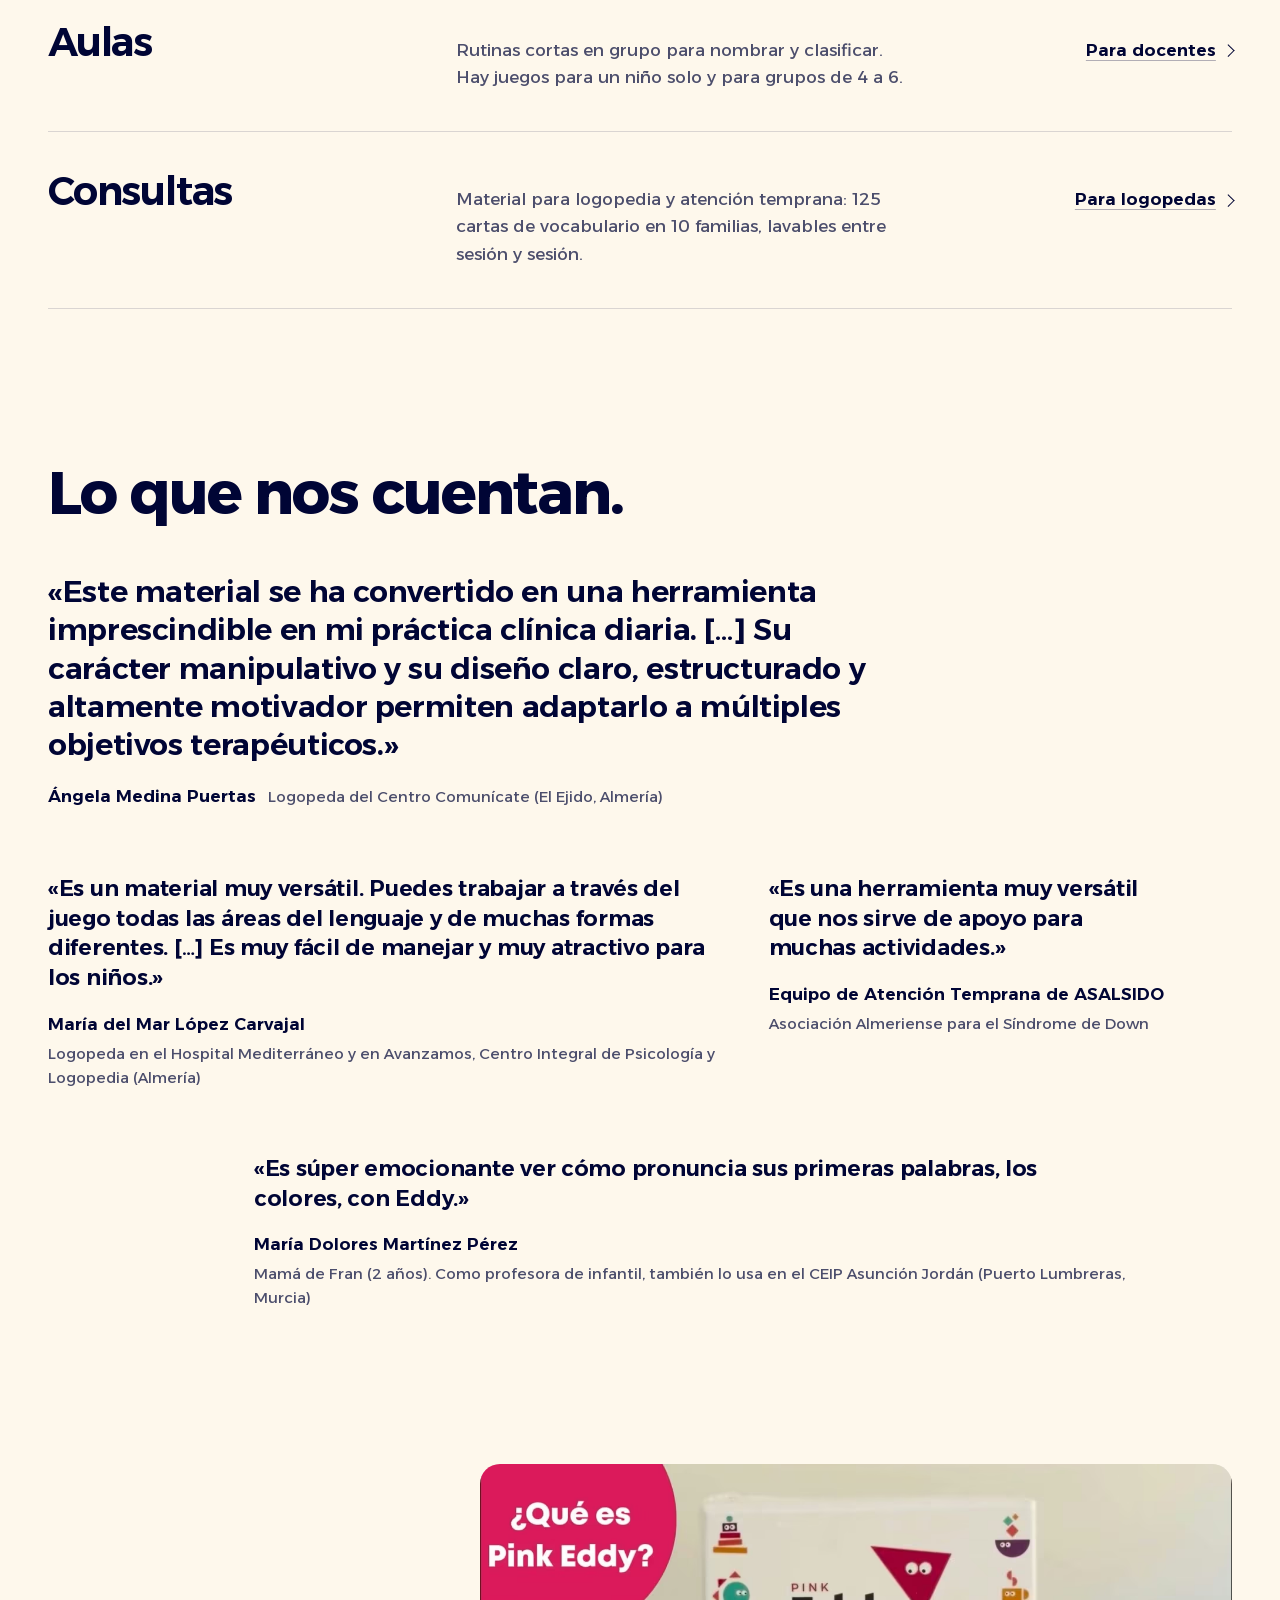
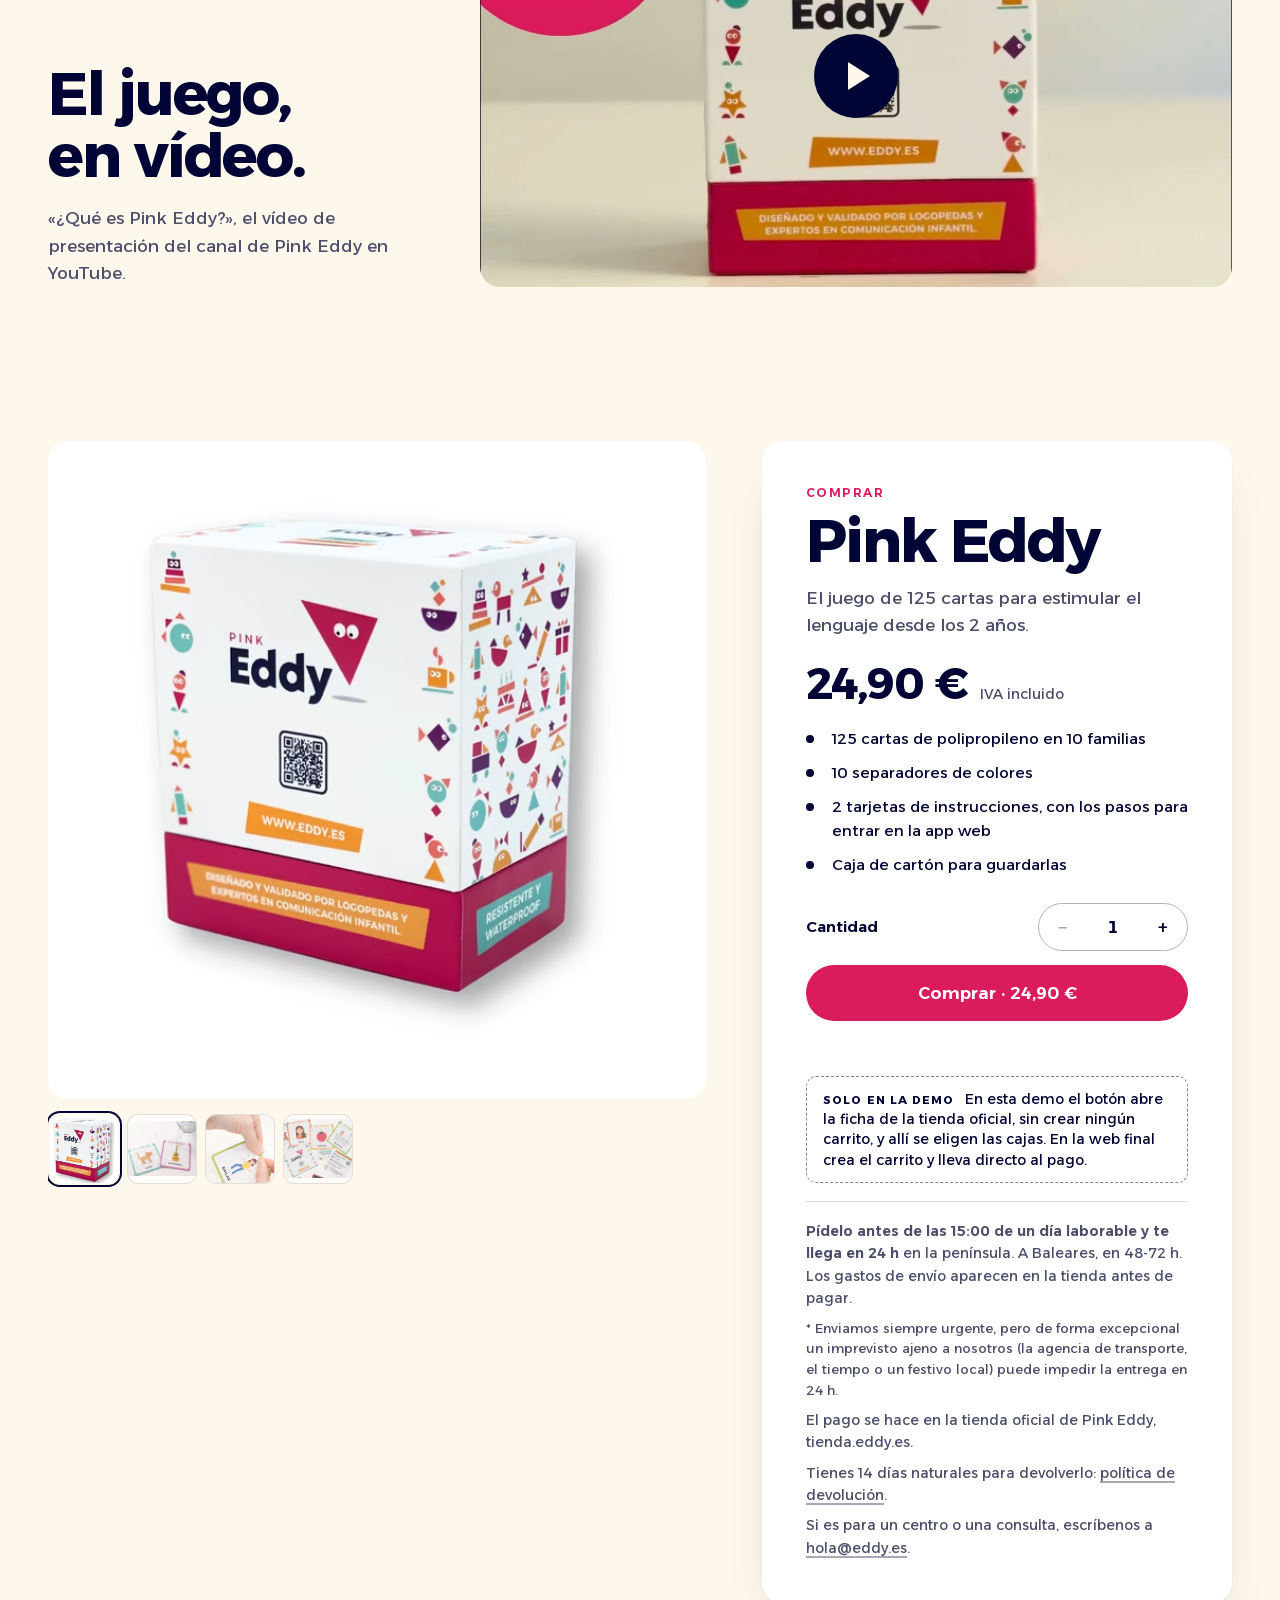
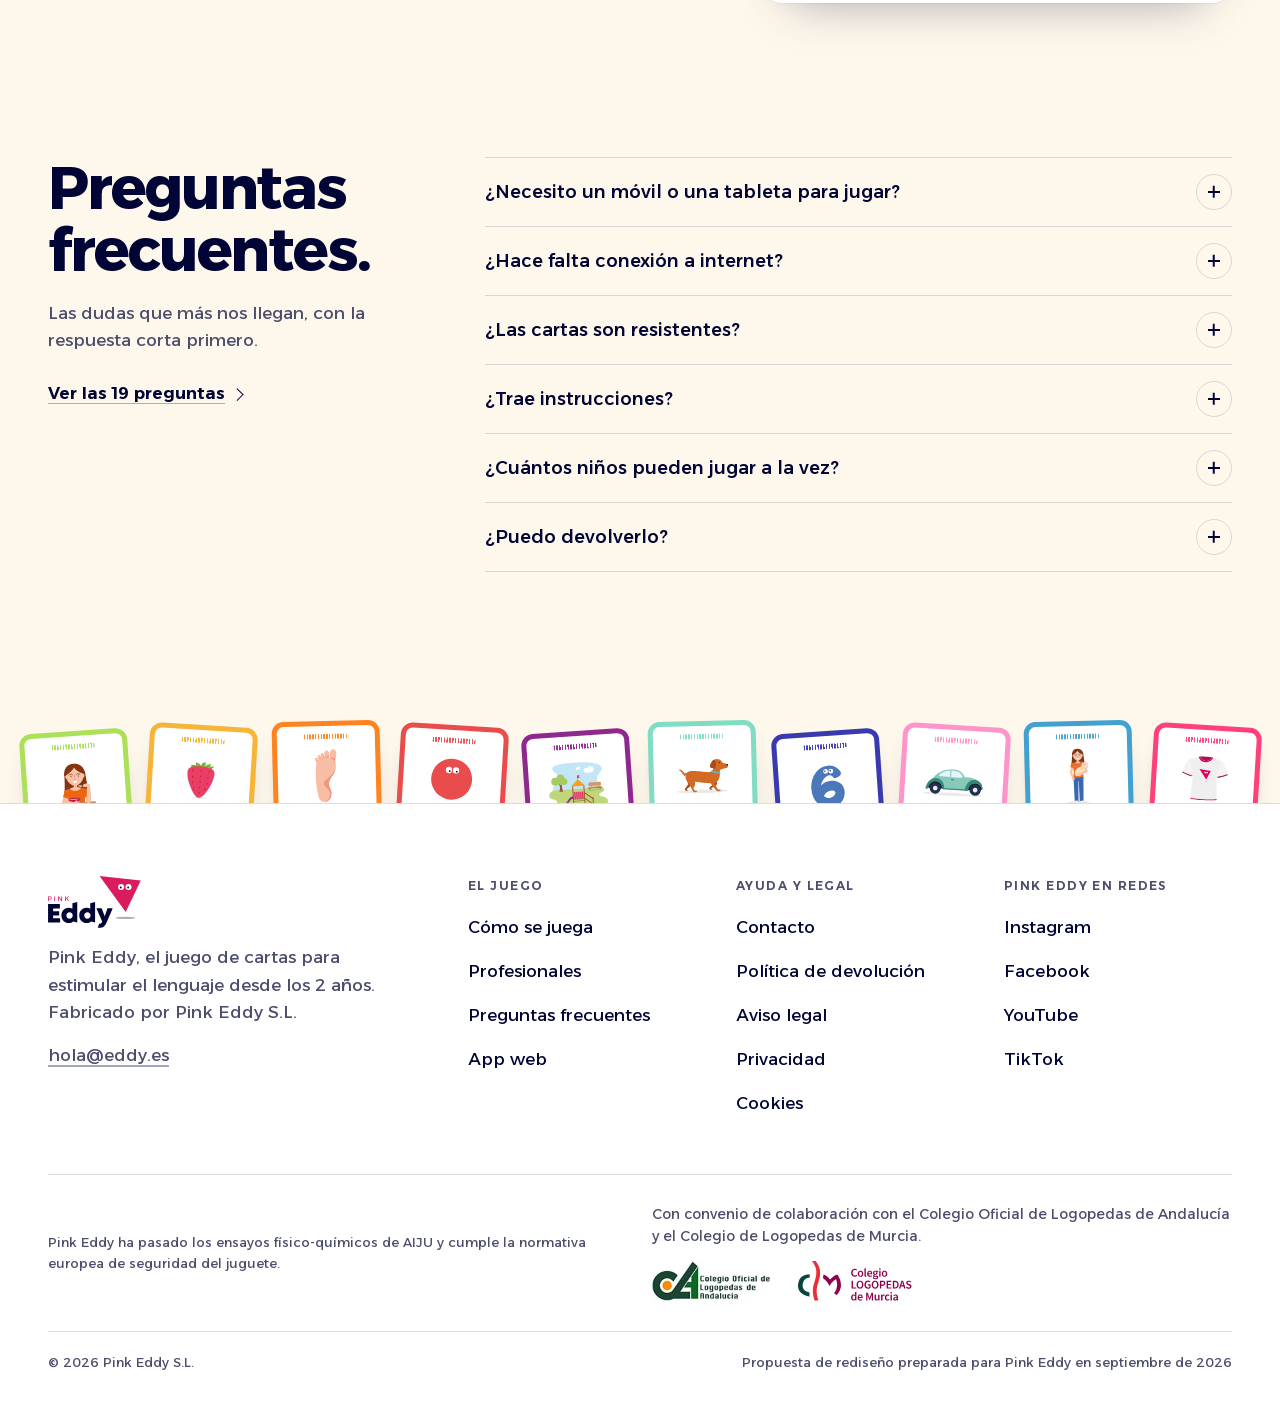
==== commit 05943d14: "Sello «24 h en casa si pides antes de las 15:00» en el héroe Co-Authored-By: Claude Opus 5.5 <norepl" ====
--- a/index.html
+++ b/index.html
@@ -73,13 +73,13 @@
             <a class="btn btn--rosa btn--l" href="#comprar">Comprar <span class="precio-btn">· <span data-precio>24,90 €</span></span></a>
             <a class="btn btn--fantasma btn--l" href="#prueba">Probar un juego</a>
           </div>
-          <p class="heroe__entrega"><strong>Entrega en 24 h</strong> en la península si lo pides antes de las 15:00.<a href="#entrega" class="heroe__ast" aria-label="Condiciones de la entrega en 24 horas">*</a></p>
-        </div>
-        <div class="escena" data-escena role="img" aria-label="La caja de Pink Eddy con algunas de sus cartas alrededor">
-          <div class="escena__mov" data-parallax="0.06" data-parallax-heroe>
+        </div>
+        <div class="escena" data-escena>
+          <div class="escena__mov" data-parallax="0.06" data-parallax-heroe role="img" aria-label="La caja de Pink Eddy con algunas de sus cartas alrededor">
             <div class="escena__caja"><div data-prof="0.35"><picture><source type="image/avif" srcset="assets/img/caja-360.avif 360w, assets/img/caja-480.avif 480w, assets/img/caja-800.avif 800w, assets/img/caja-1178.avif 1178w" sizes="(min-width: 900px) 312px, (min-width: 600px) 270px, 180px"><source type="image/webp" srcset="assets/img/caja-360.webp 360w, assets/img/caja-480.webp 480w, assets/img/caja-800.webp 800w, assets/img/caja-1178.webp 1178w" sizes="(min-width: 900px) 312px, (min-width: 600px) 270px, 180px"><img src="assets/img/caja-480.webp" width="1178" height="1281" alt="Caja de Pink Eddy" decoding="async" fetchpriority="high"></picture></div></div>
             <div class="escena__par escena__par--delante" style="left:1.0%;top:42.0%" data-prof="0.90"><div class="carta-mov" style="--r:-9deg;--fx:38.0cqw;--fy:13.5cqw;--i:0"><div class="carta" style="--c:#80DDC3"><div class="carta__cara"><img src="assets/cartas/069-perro.svg" width="191" height="157" alt="" decoding="async"><span class="carta__nombre">Perro</span></div></div></div></div><div class="escena__par escena__par--detras" style="left:8.0%;top:7.0%" data-prof="0.60"><div class="carta-mov" style="--r:-14deg;--fx:31.0cqw;--fy:45.0cqw;--i:1"><div class="carta" style="--c:#F6B539"><div class="carta__cara"><img src="assets/cartas/025-platano.svg" width="191" height="157" alt="" decoding="async"><span class="carta__nombre">Plátano</span></div></div></div></div><div class="escena__par escena__par--detras escena__par--opc" style="left:30.0%;top:-3.0%" data-prof="0.50"><div class="carta-mov" style="--r:-4deg;--fx:9.0cqw;--fy:54.0cqw;--i:2"><div class="carta" style="--c:#43A1D1"><div class="carta__cara"><img src="assets/cartas/109-mama.svg" width="191" height="157" alt="" loading="lazy" decoding="async"><span class="carta__nombre">Mamá</span></div></div></div></div><div class="escena__par escena__par--detras" style="left:53.0%;top:1.0%" data-prof="0.50"><div class="carta-mov" style="--r:7deg;--fx:-14.0cqw;--fy:50.4cqw;--i:3"><div class="carta" style="--c:#FF94CA"><div class="carta__cara"><img src="assets/cartas/089-coche.svg" width="191" height="157" alt="" decoding="async"><span class="carta__nombre">Coche</span></div></div></div></div><div class="escena__par escena__par--detras escena__par--opc" style="left:76.0%;top:13.0%" data-prof="0.70"><div class="carta-mov" style="--r:13deg;--fx:-37.0cqw;--fy:39.6cqw;--i:4"><div class="carta" style="--c:#3A3AAF"><div class="carta__cara"><img src="assets/cartas/083-uno.svg" width="191" height="157" alt="" loading="lazy" decoding="async"><span class="carta__nombre">Uno</span></div></div></div></div><div class="escena__par escena__par--delante" style="left:77.0%;top:50.0%" data-prof="1.00"><div class="carta-mov" style="--r:6deg;--fx:-38.0cqw;--fy:6.3cqw;--i:5"><div class="carta" style="--c:#ABE058"><div class="carta__cara"><img src="assets/cartas/001-bailar.svg" width="191" height="157" alt="" decoding="async"><span class="carta__nombre">Bailar</span></div></div></div></div>
           </div>
+          <a class="sello24" href="#entrega"><span class="sello24__num">24 h</span><span class="sello24__txt">en casa si pides<br>antes de las 15:00*</span></a>
         </div>
       </div>
       <ul class="banda sin-lista" aria-label="Pink Eddy en cifras">
--- a/assets/css/eddy.css
+++ b/assets/css/eddy.css
@@ -593,3 +593,13 @@
 .compra__salvedad{font-size:.8125rem;color:var(--tinta-2)}
 .banda__enlace{display:block;color:inherit;text-decoration:none}
 .banda__enlace:hover .banda__txt{text-decoration:underline}
+
+/* Sello «24 h en casa» (30/09, idea de Antonio) */
+.sello24{position:absolute;left:0;bottom:4%;z-index:3;display:flex;align-items:center;gap:10px;padding:10px 16px 10px 12px;border-radius:16px;background:var(--noche);color:#fff;text-decoration:none;transform:rotate(-5deg);box-shadow:0 10px 24px -12px rgba(0,5,53,.55);line-height:1.1}
+.sello24__num{font-weight:700;letter-spacing:-.03em;font-size:clamp(1.5rem,1.1rem + 1.6cqw,2.25rem);white-space:nowrap}
+.sello24__txt{font-size:clamp(.6875rem,.62rem + .5cqw,.8125rem);font-weight:500;opacity:.9}
+.sello24:hover{background:#0b1450}
+.sello24:focus-visible{outline:3px solid var(--noche);outline-offset:3px}
+html.js .sello24{animation:sello24 .8s cubic-bezier(.22,.61,.36,1) .9s both}
+@keyframes sello24{from{opacity:0;transform:translateY(18px) rotate(-5deg) scale(.9)}to{opacity:1;transform:rotate(-5deg)}}
+@media (prefers-reduced-motion:reduce){html.js .sello24{animation:none}}
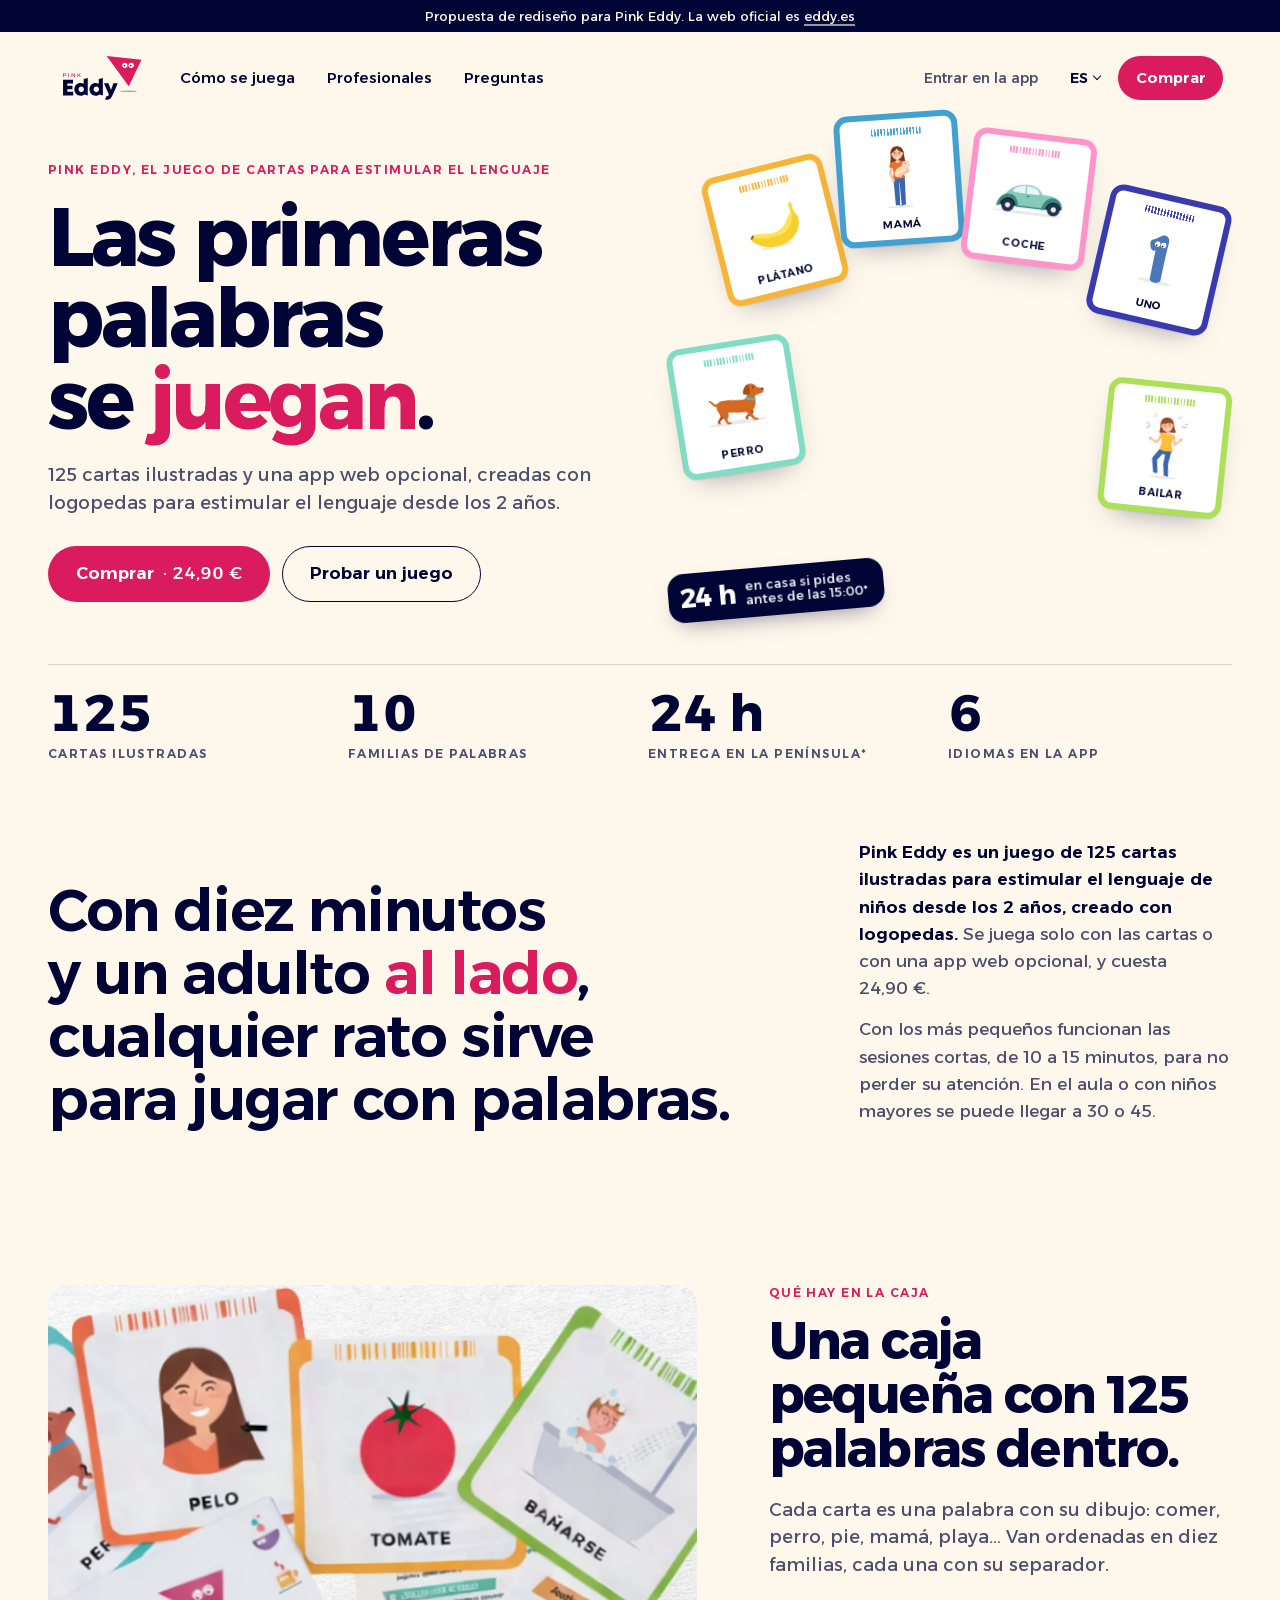
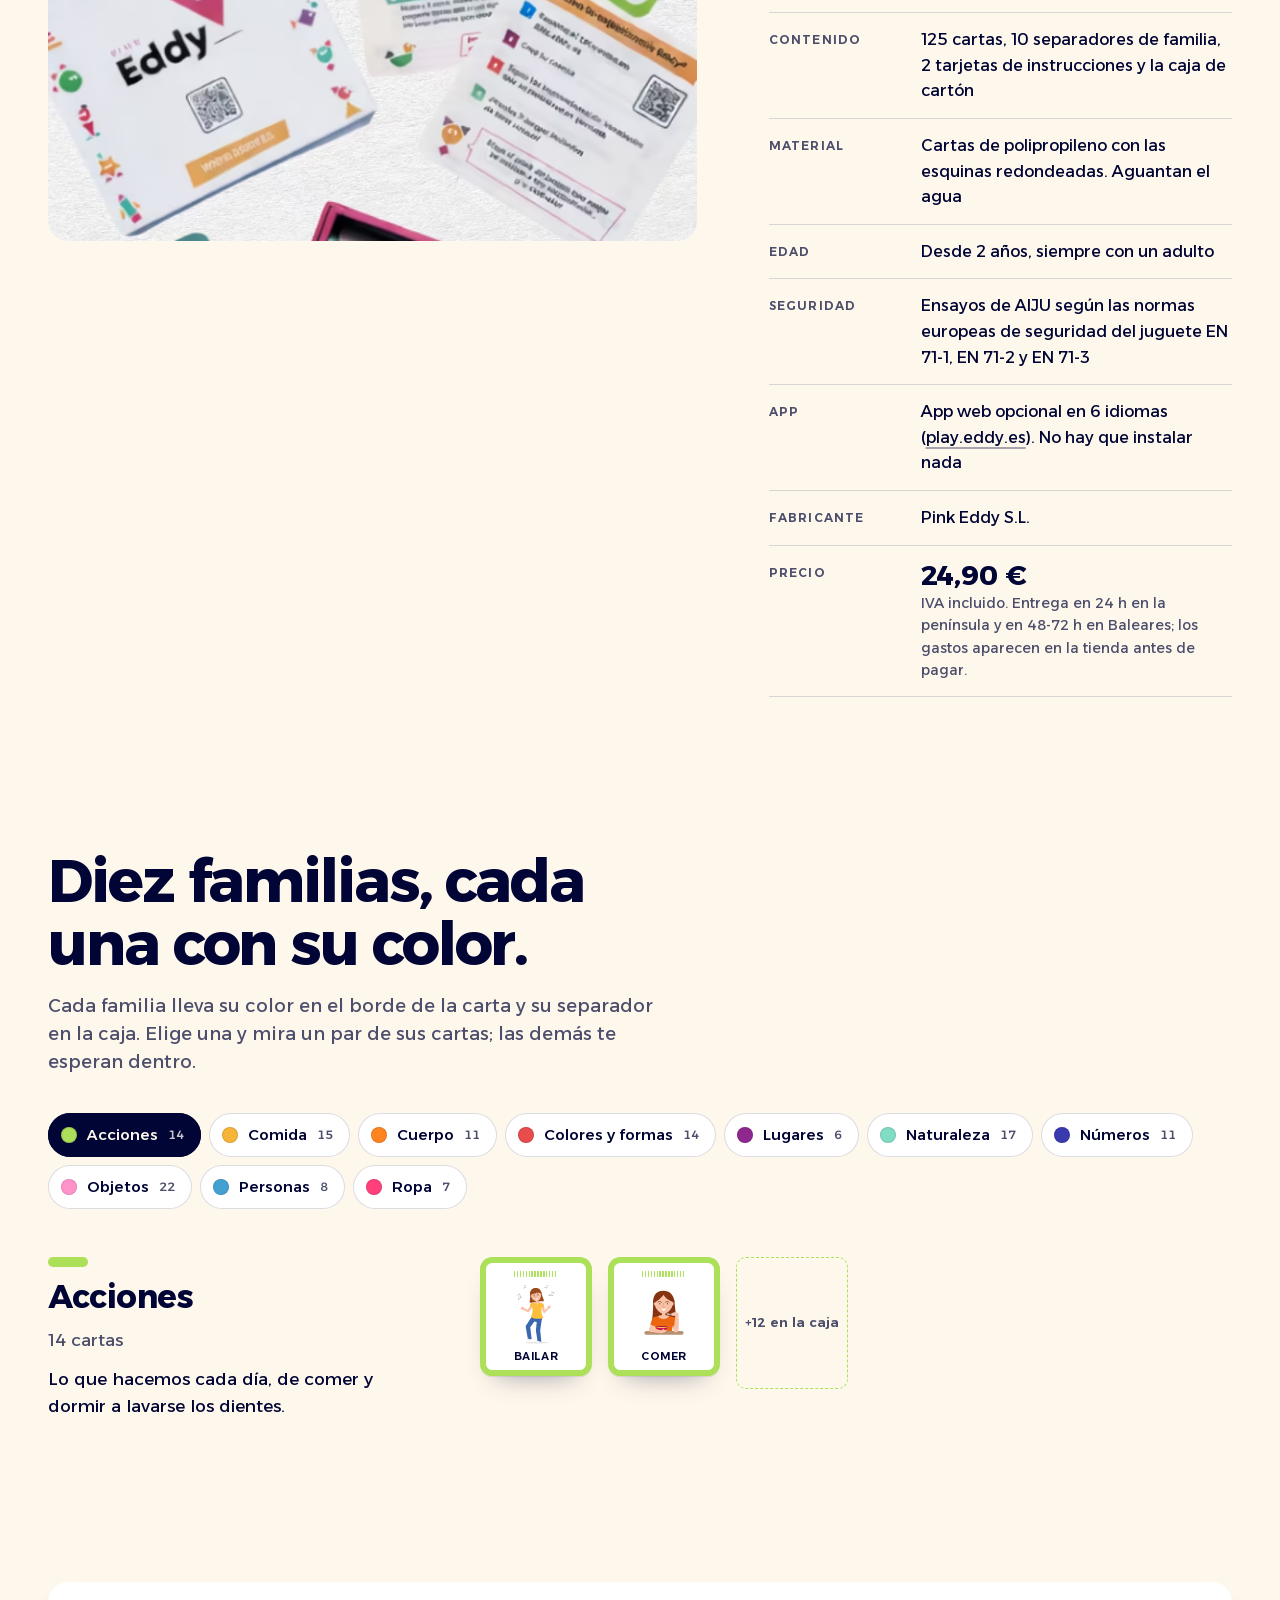
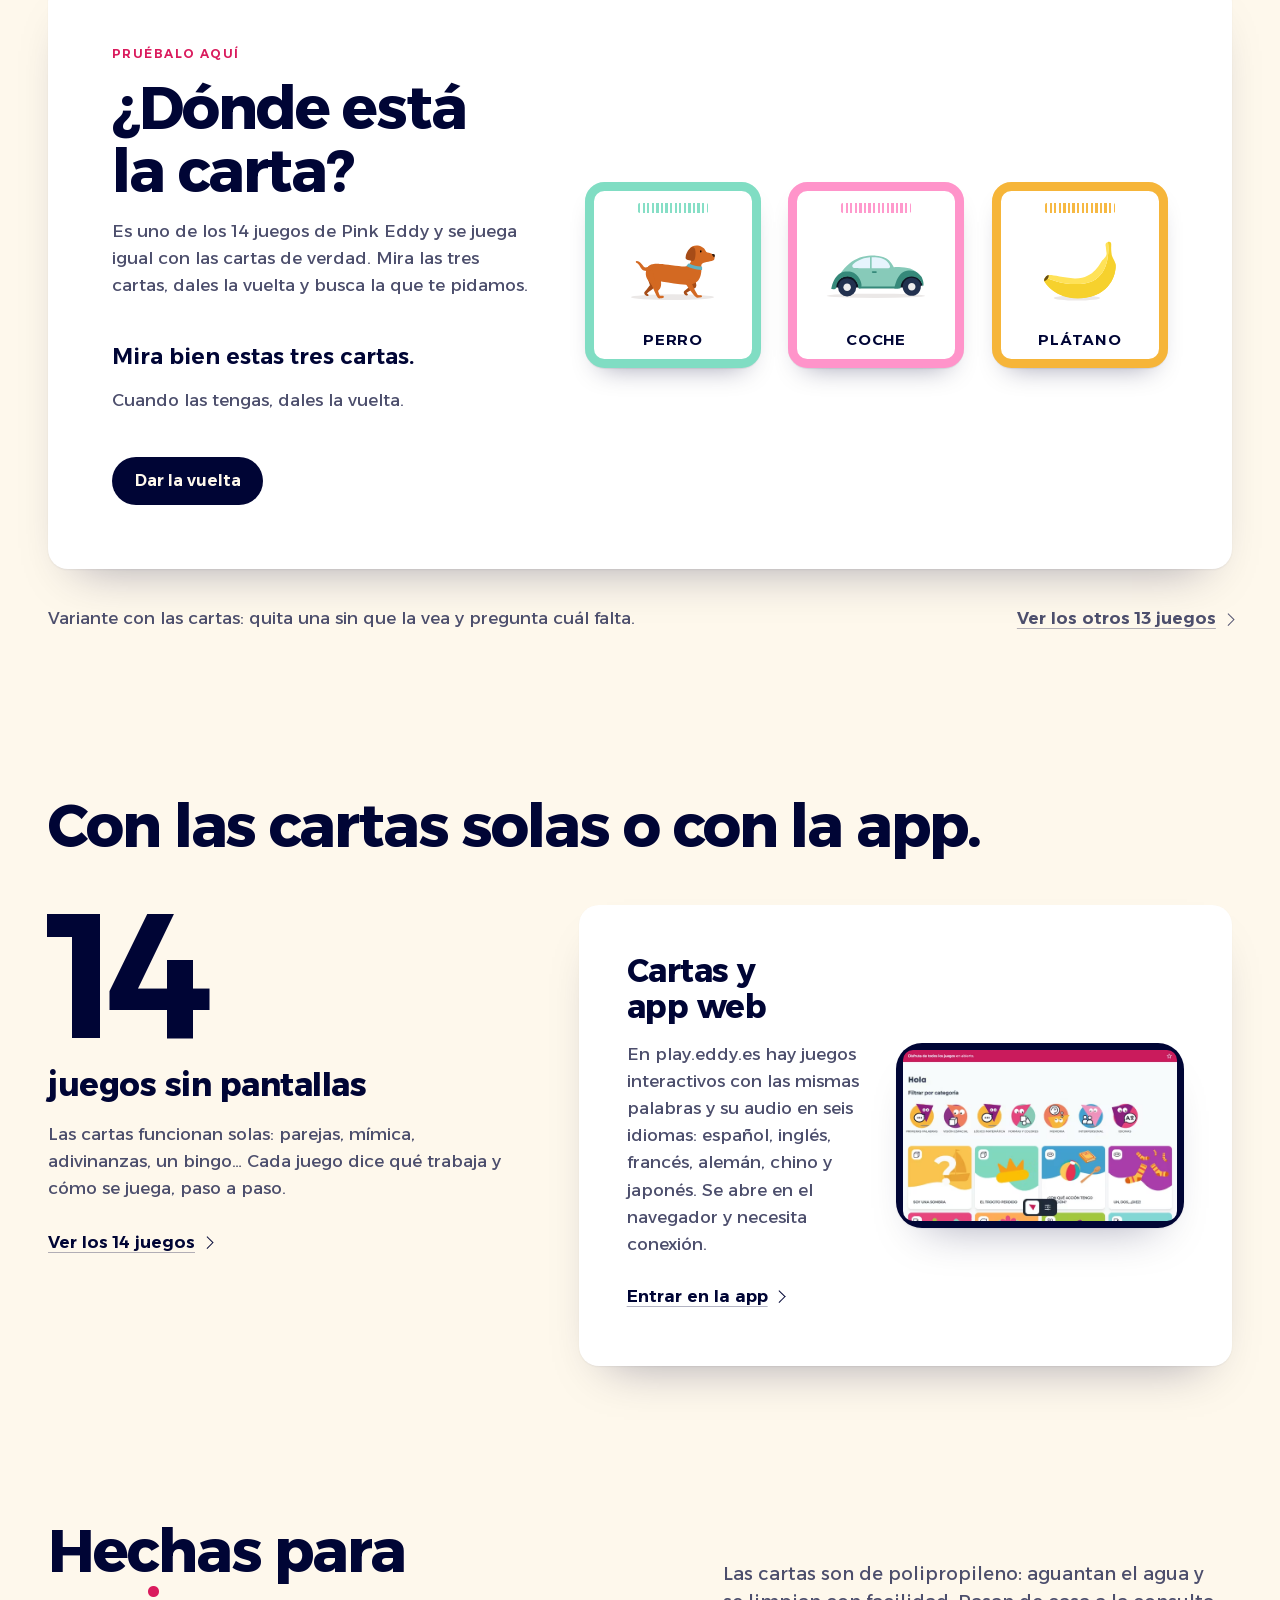
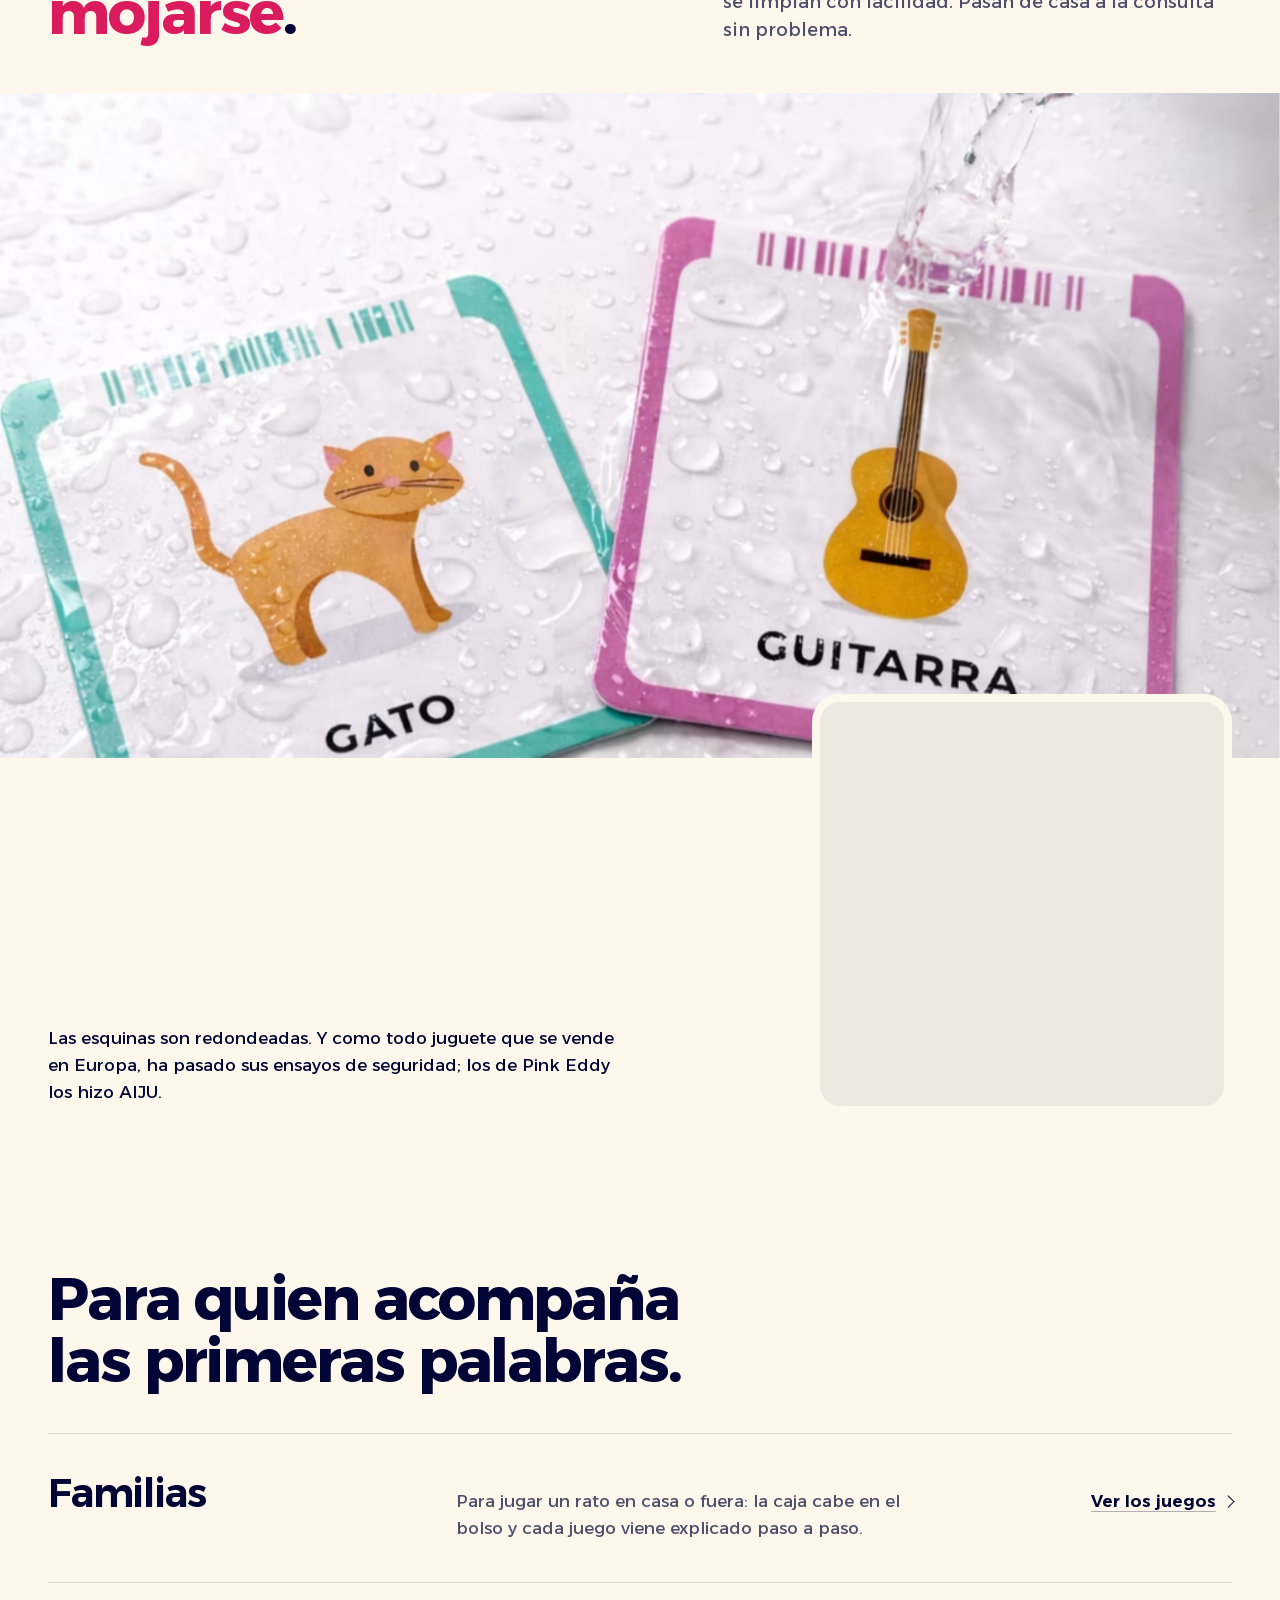
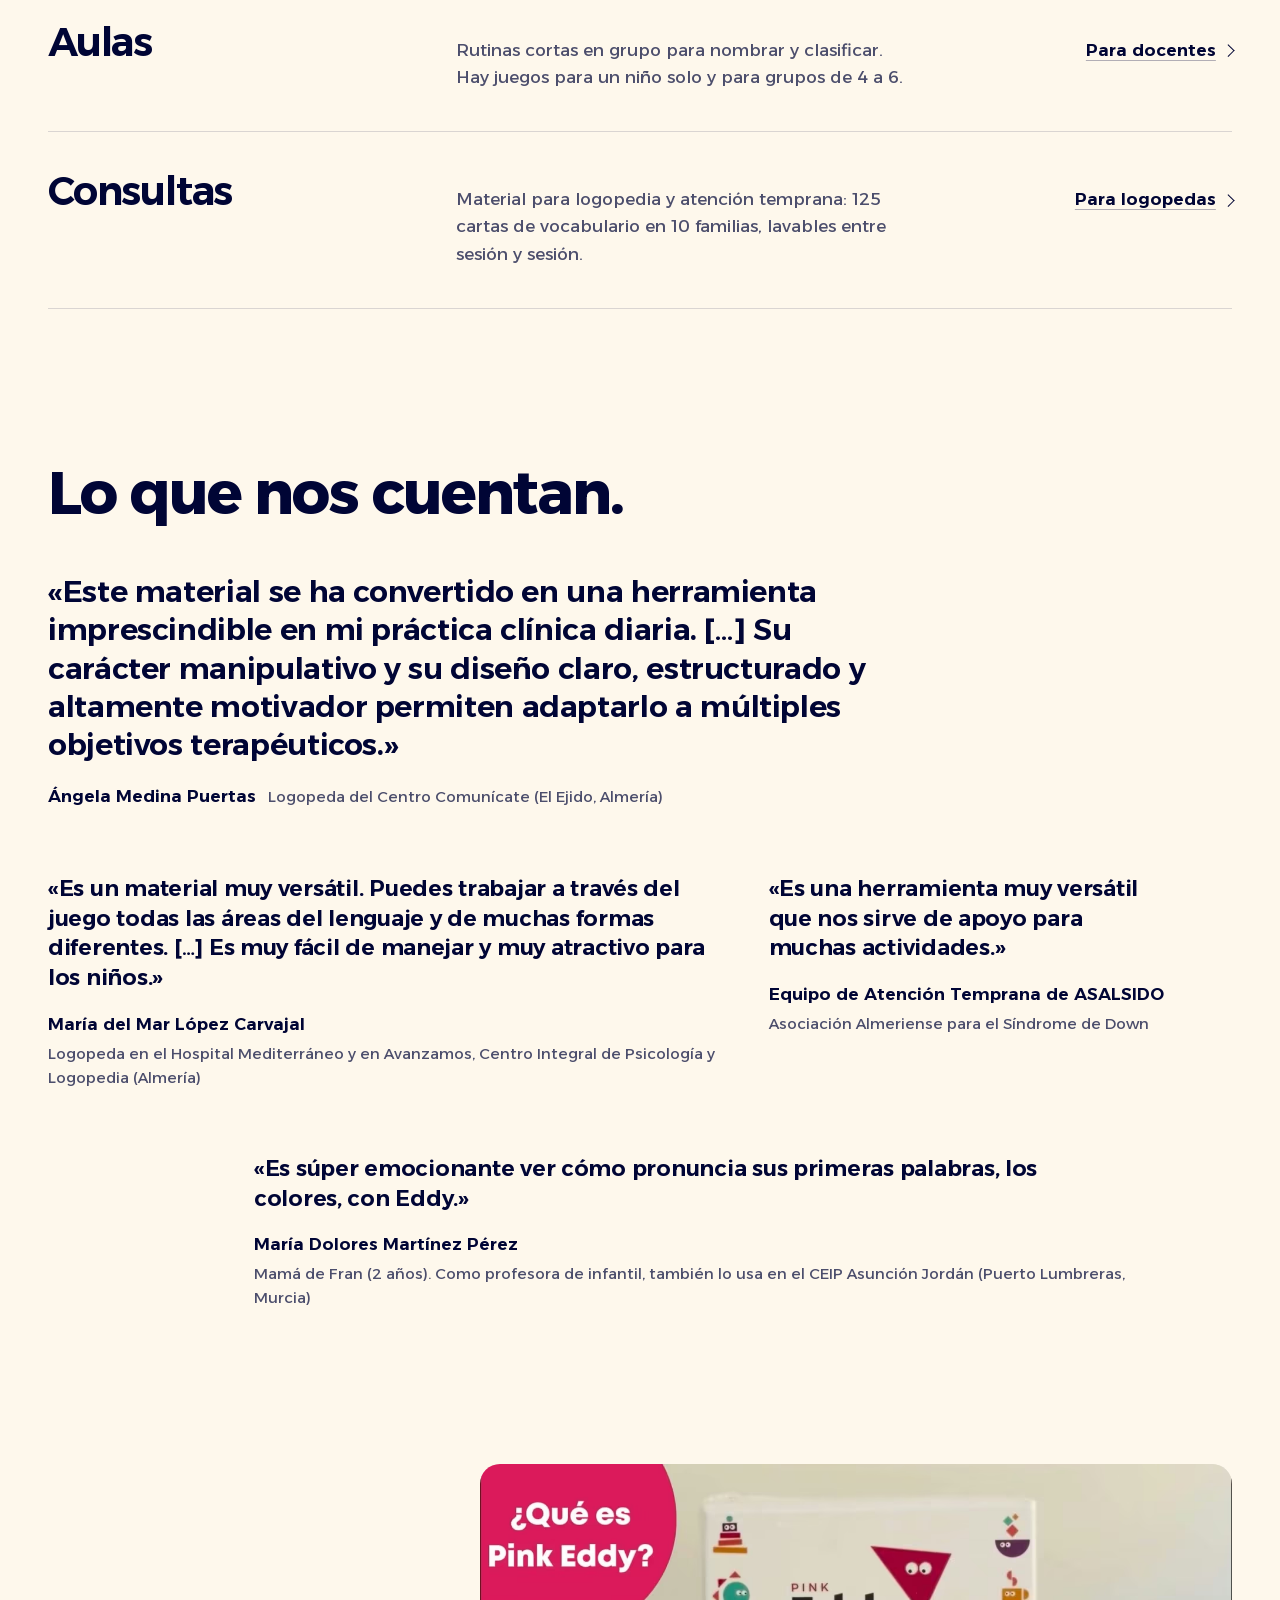
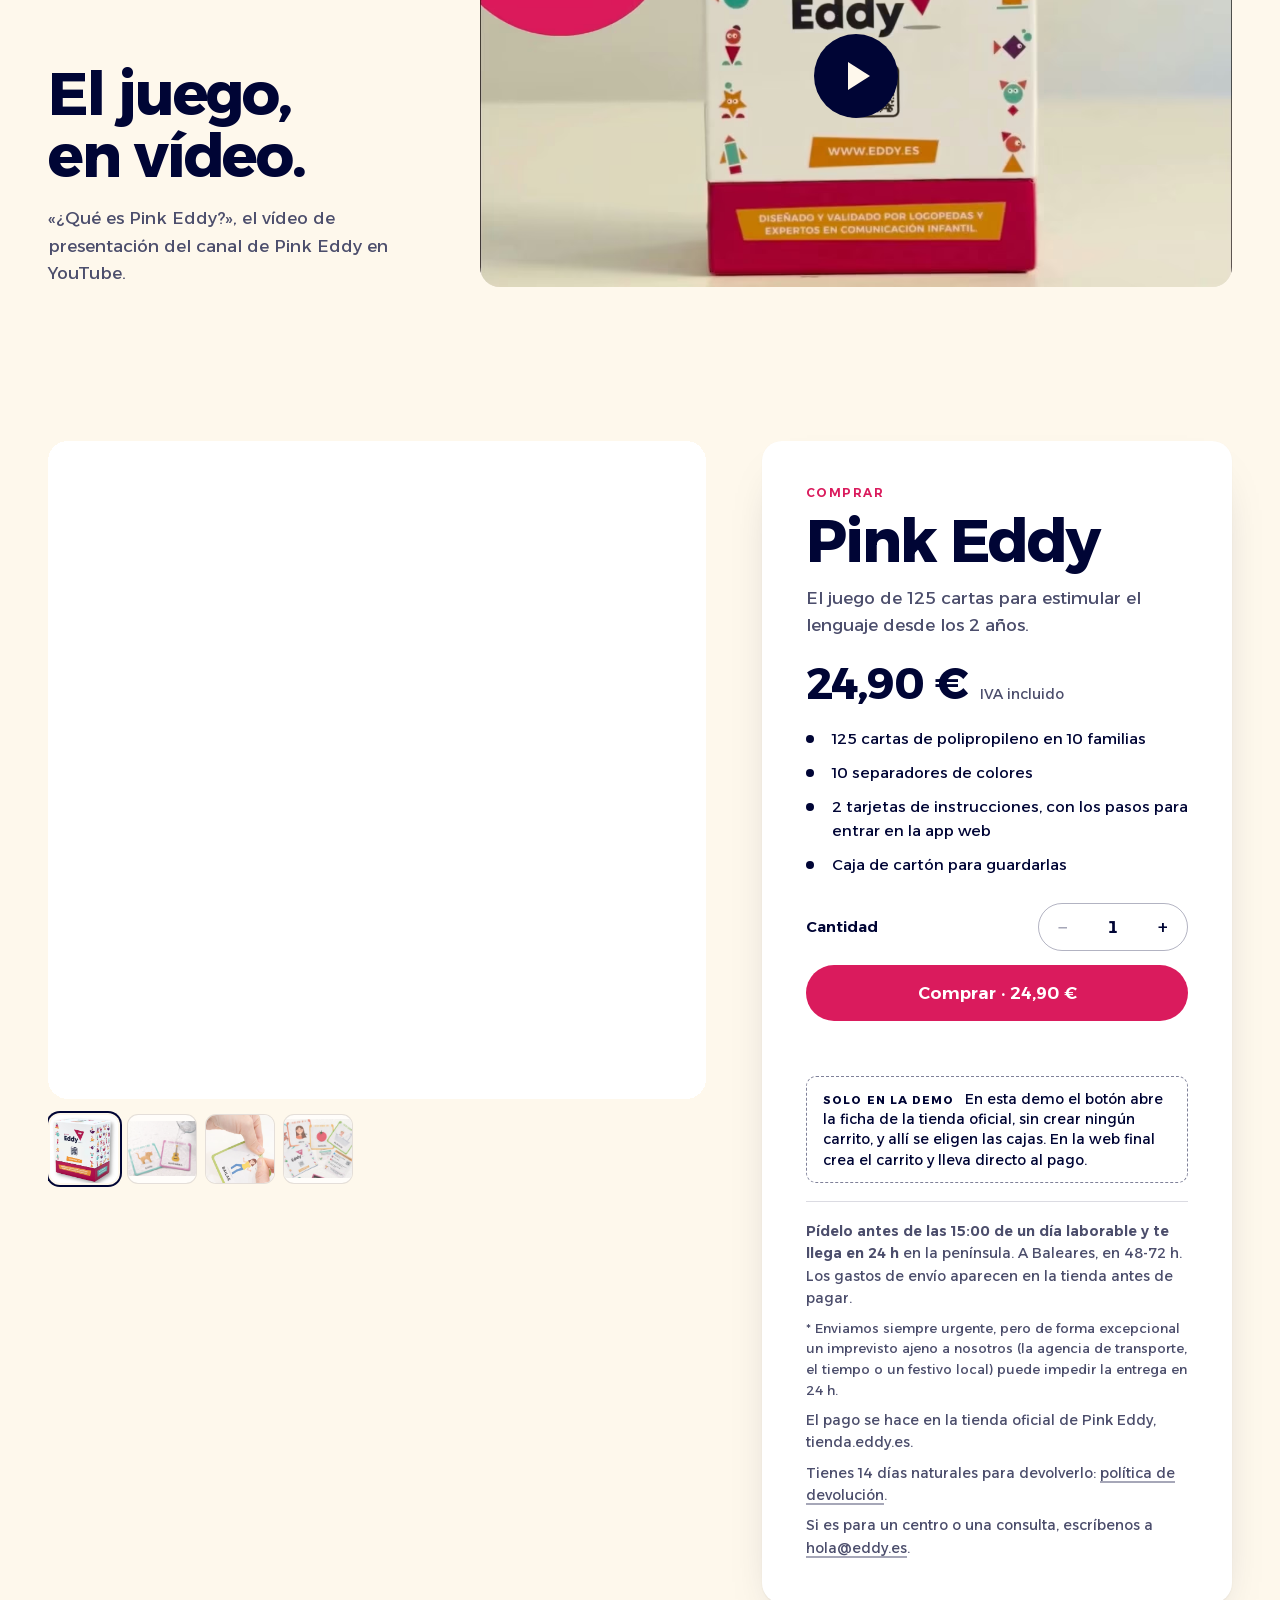
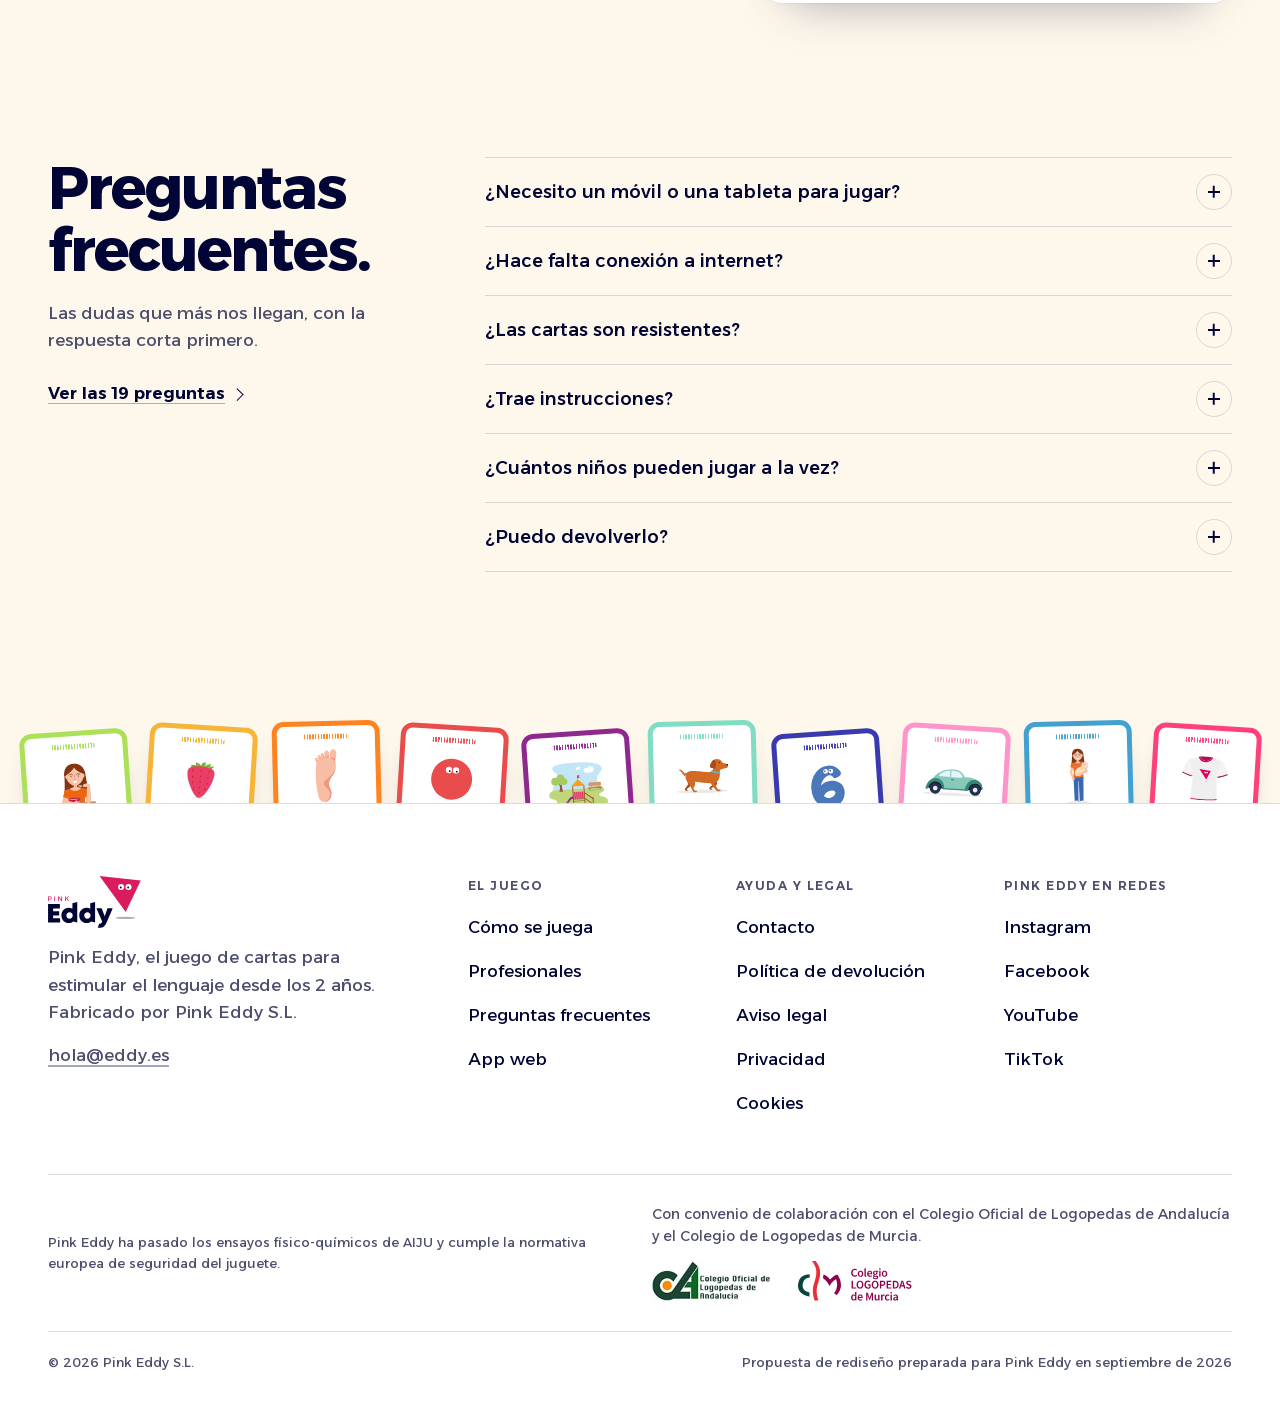
==== commit 411e9f4e: "Evitar caché vieja del CSS y el JS Co-Authored-By: Claude Opus 5.5 <noreply@anthropic.com>" ====
--- a/index.html
+++ b/index.html
@@ -32,9 +32,9 @@
 <meta name="twitter:image" content="https://tubitas.github.io/eddy-propuesta/assets/img/og.jpg">
 <link rel="preload" as="image" type="image/avif" fetchpriority="high" imagesrcset="assets/img/caja-360.avif 360w, assets/img/caja-480.avif 480w, assets/img/caja-800.avif 800w, assets/img/caja-1178.avif 1178w" imagesizes="(min-width: 900px) 312px, (min-width: 600px) 270px, 180px">
 <link rel="preload" href="assets/fonts/alexandria.woff2" as="font" type="font/woff2" crossorigin>
-<link rel="stylesheet" href="assets/css/eddy.css">
+<link rel="stylesheet" href="assets/css/eddy.css?v=202609301810">
 <script>document.documentElement.classList.add('js');setTimeout(function(){if(!window.__eddy)document.documentElement.classList.remove('js')},4000)</script>
-<script src="assets/js/eddy.js" defer></script>
+<script src="assets/js/eddy.js?v=202609301810" defer></script>
 <script type="application/ld+json">{"@context":"https://schema.org","@graph":[{"@type":"Organization","@id":"https://www.eddy.es/#organizacion","name":"Pink Eddy","legalName":"Pink Eddy S.L.","url":"https://www.eddy.es/","logo":{"@type":"ImageObject","url":"https://www.eddy.es/assets/img/logo-512.png","width":512,"height":512},"email":"hola@eddy.es","sameAs":["https://www.instagram.com/soyeddycards","https://www.facebook.com/soyeddycards","https://www.youtube.com/@soyeddycards","https://www.tiktok.com/@soyeddycards"]},{"@type":"WebSite","@id":"https://www.eddy.es/#web","url":"https://www.eddy.es/","name":"Pink Eddy","inLanguage":"es","publisher":{"@id":"https://www.eddy.es/#organizacion"}},{"@type":"Product","@id":"https://www.eddy.es/#producto","name":"Pink Eddy","description":"Juego de 125 cartas ilustradas para estimular el lenguaje desde los 2 años, creado con logopedas. Se usa solo con las cartas o con una app web opcional.","brand":{"@type":"Brand","name":"Pink Eddy"},"manufacturer":{"@id":"https://www.eddy.es/#organizacion"},"sku":"EDDYES","gtin13":"8435823600007","category":"Juguetes educativos > Tarjetas de vocabulario","image":["https://www.eddy.es/assets/img/caja-1178.webp","https://www.eddy.es/assets/img/agua-1400.webp","https://www.eddy.es/assets/img/manos-1100.webp","https://www.eddy.es/assets/img/cartas-mesa-700.webp"],"audience":{"@type":"PeopleAudience","suggestedMinAge":2},"material":"Polipropileno (cartas); cartón (caja)","weight":{"@type":"QuantitativeValue","value":360,"unitCode":"GRM"},"additionalProperty":[{"@type":"PropertyValue","name":"Cartas","value":125},{"@type":"PropertyValue","name":"Separadores","value":10},{"@type":"PropertyValue","name":"Tarjetas de instrucciones","value":2},{"@type":"PropertyValue","name":"Familias de cartas","value":"Acciones, Comida, Cuerpo, Colores y formas, Lugares, Naturaleza, Números, Objetos, Personas, Ropa"},{"@type":"PropertyValue","name":"Medidas de la caja","value":"10 × 9 × 5,5 cm"},{"@type":"PropertyValue","name":"Ensayos","value":"Ensayos de AIJU según las normas europeas de seguridad del juguete EN 71-1, EN 71-2 y EN 71-3"}],"isRelatedTo":{"@id":"https://play.eddy.es/#app"},"offers":{"@type":"Offer","url":"https://www.eddy.es/","price":"24.90","priceCurrency":"EUR","availability":"https://schema.org/InStock","itemCondition":"https://schema.org/NewCondition","seller":{"@id":"https://www.eddy.es/#organizacion"},"hasMerchantReturnPolicy":{"@type":"MerchantReturnPolicy","applicableCountry":"ES","returnPolicyCategory":"https://schema.org/MerchantReturnFiniteReturnWindow","merchantReturnDays":14,"returnMethod":"https://schema.org/ReturnByMail","returnFees":"https://schema.org/ReturnFeesCustomerResponsibility"}}},{"@type":"WebApplication","@id":"https://play.eddy.es/#app","name":"App web de Pink Eddy","url":"https://play.eddy.es/","applicationCategory":"EducationalApplication","operatingSystem":"Navegador web","inLanguage":["es","en","fr","de","zh","ja"]}]}</script>
 </head>
 <body data-precio-eur="24.90" data-demo>
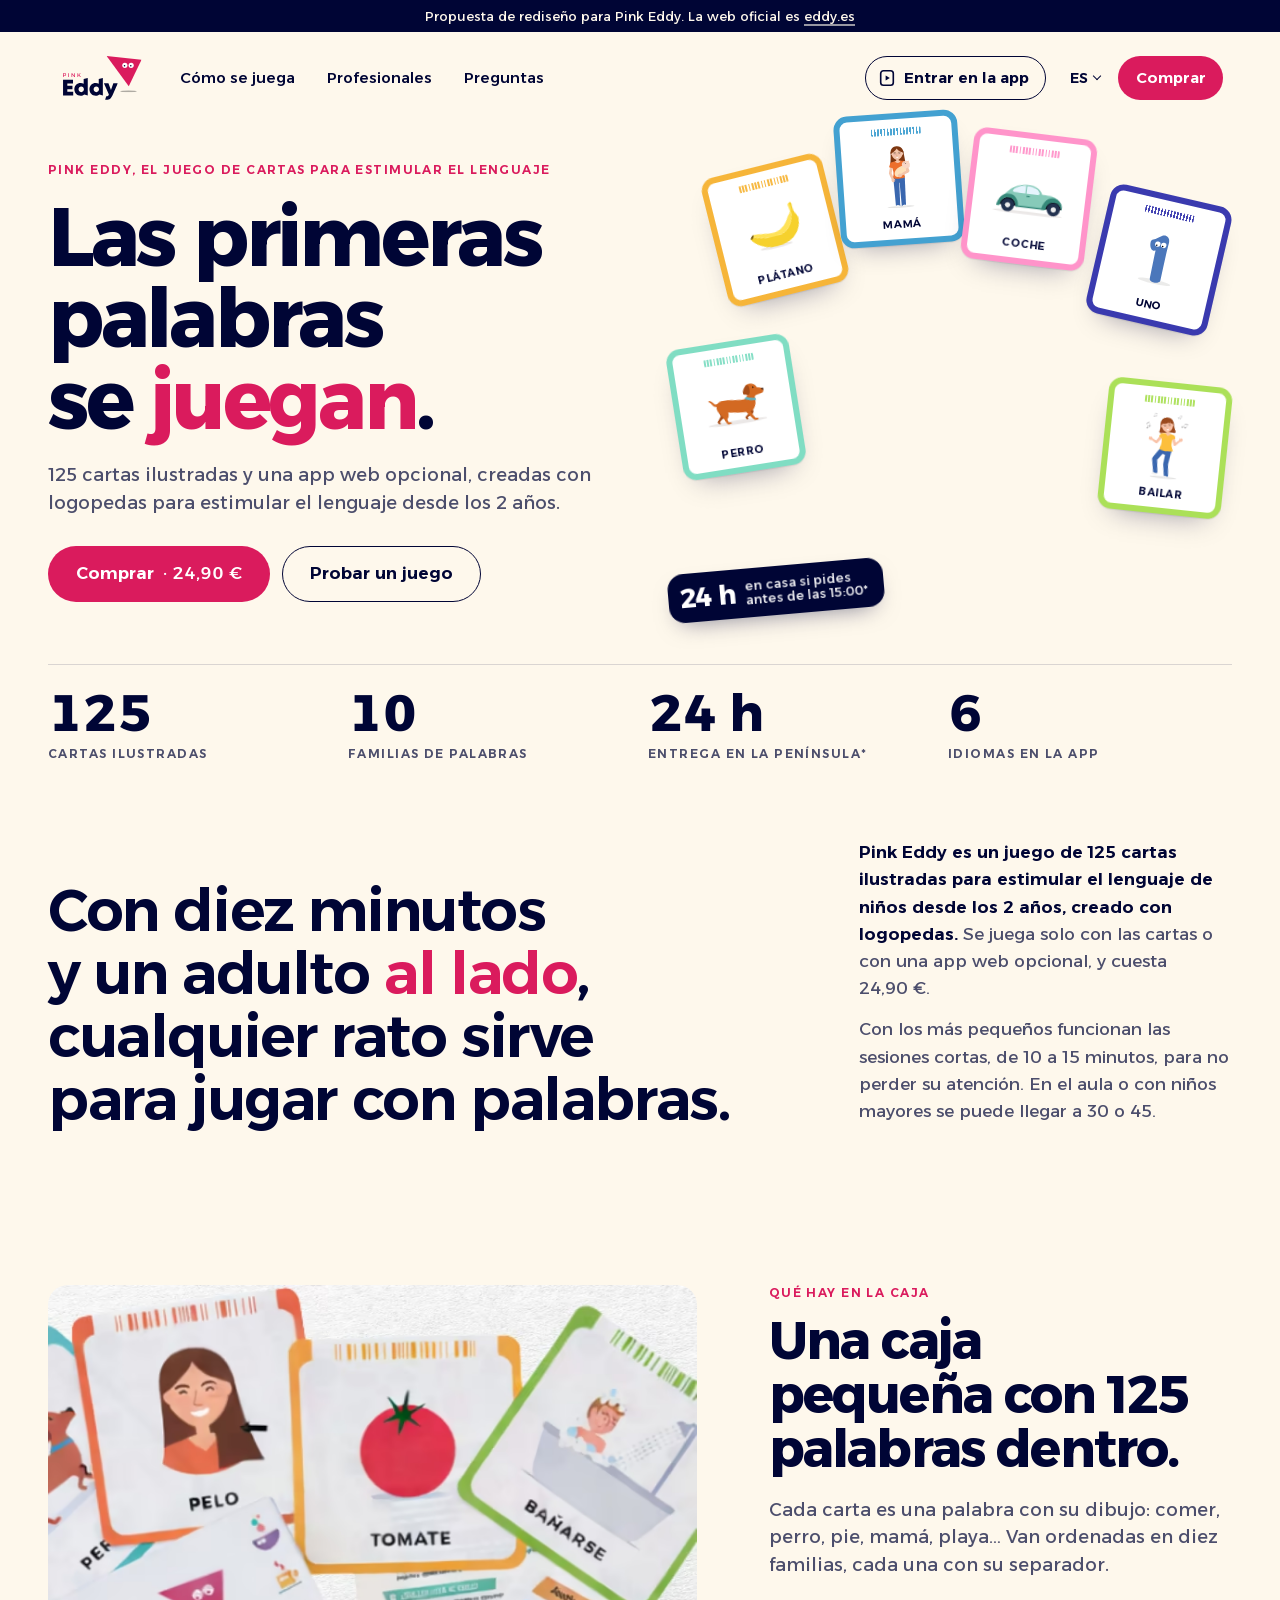
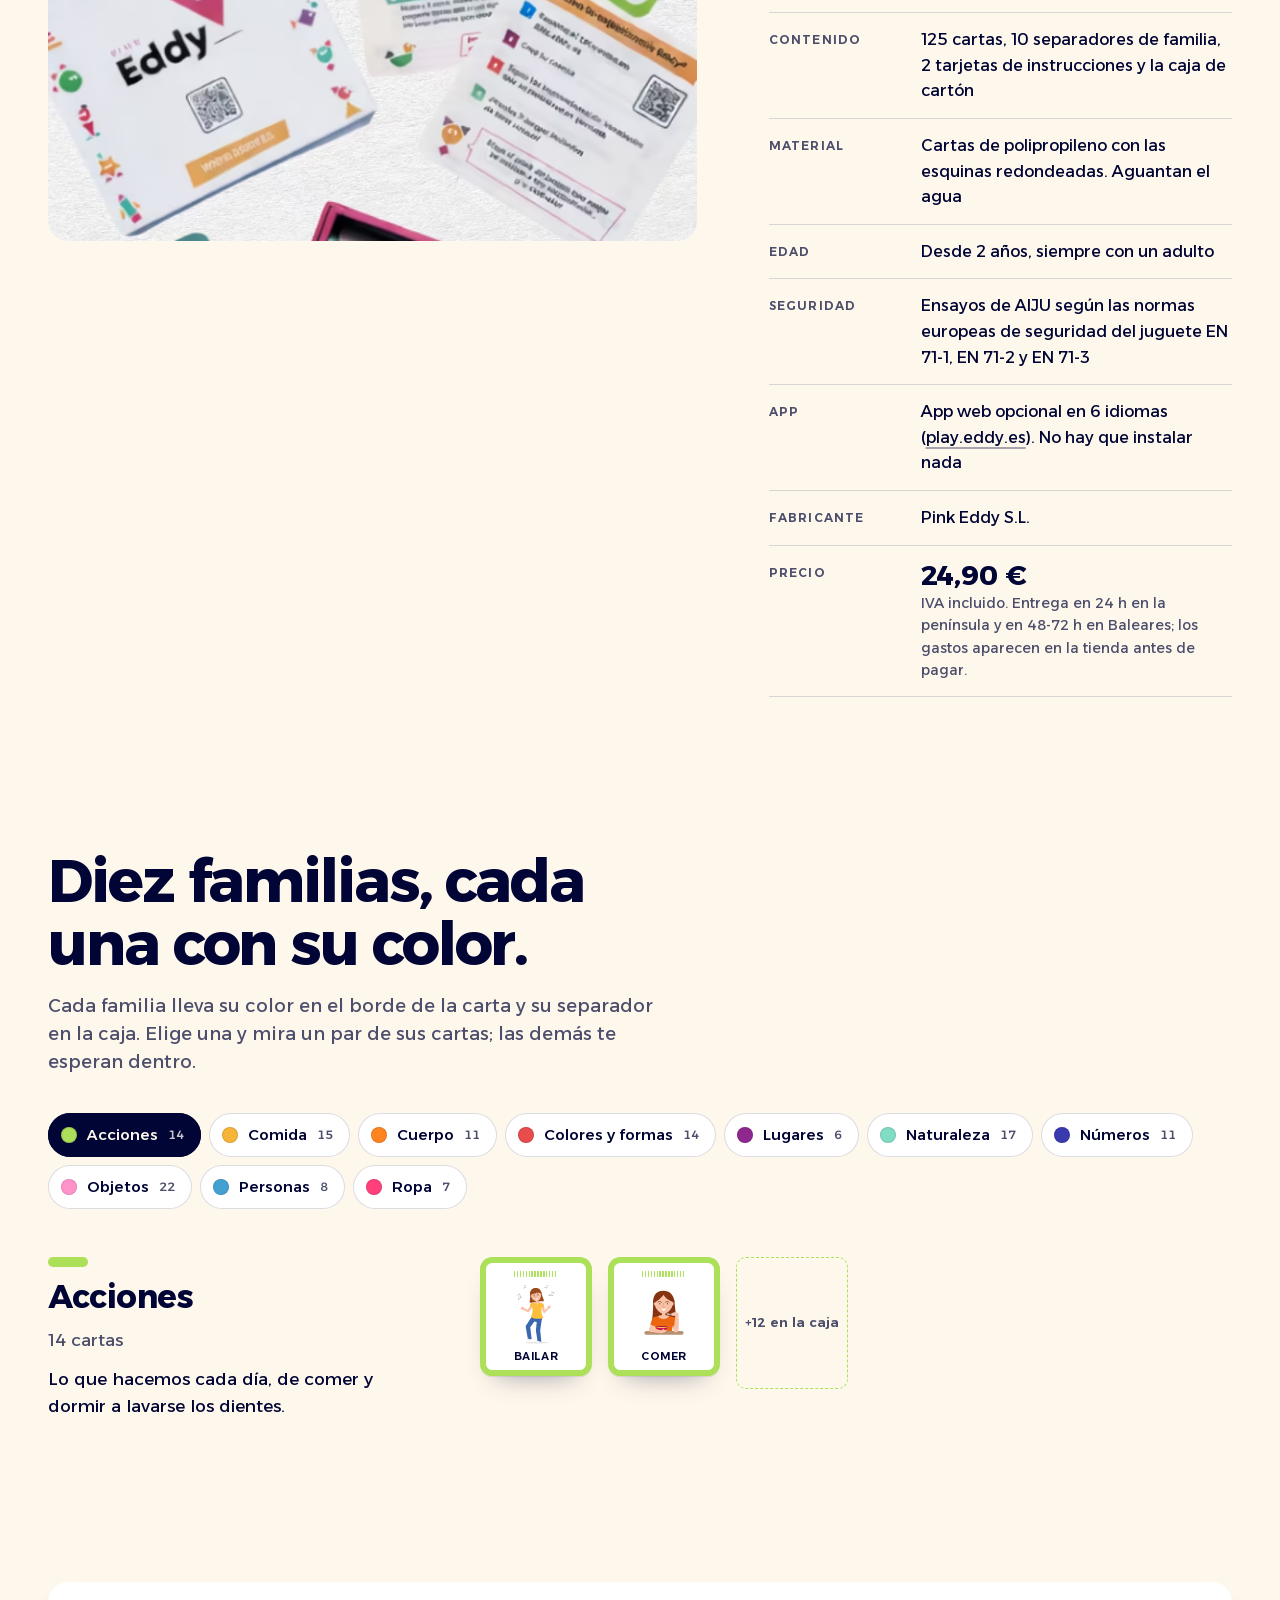
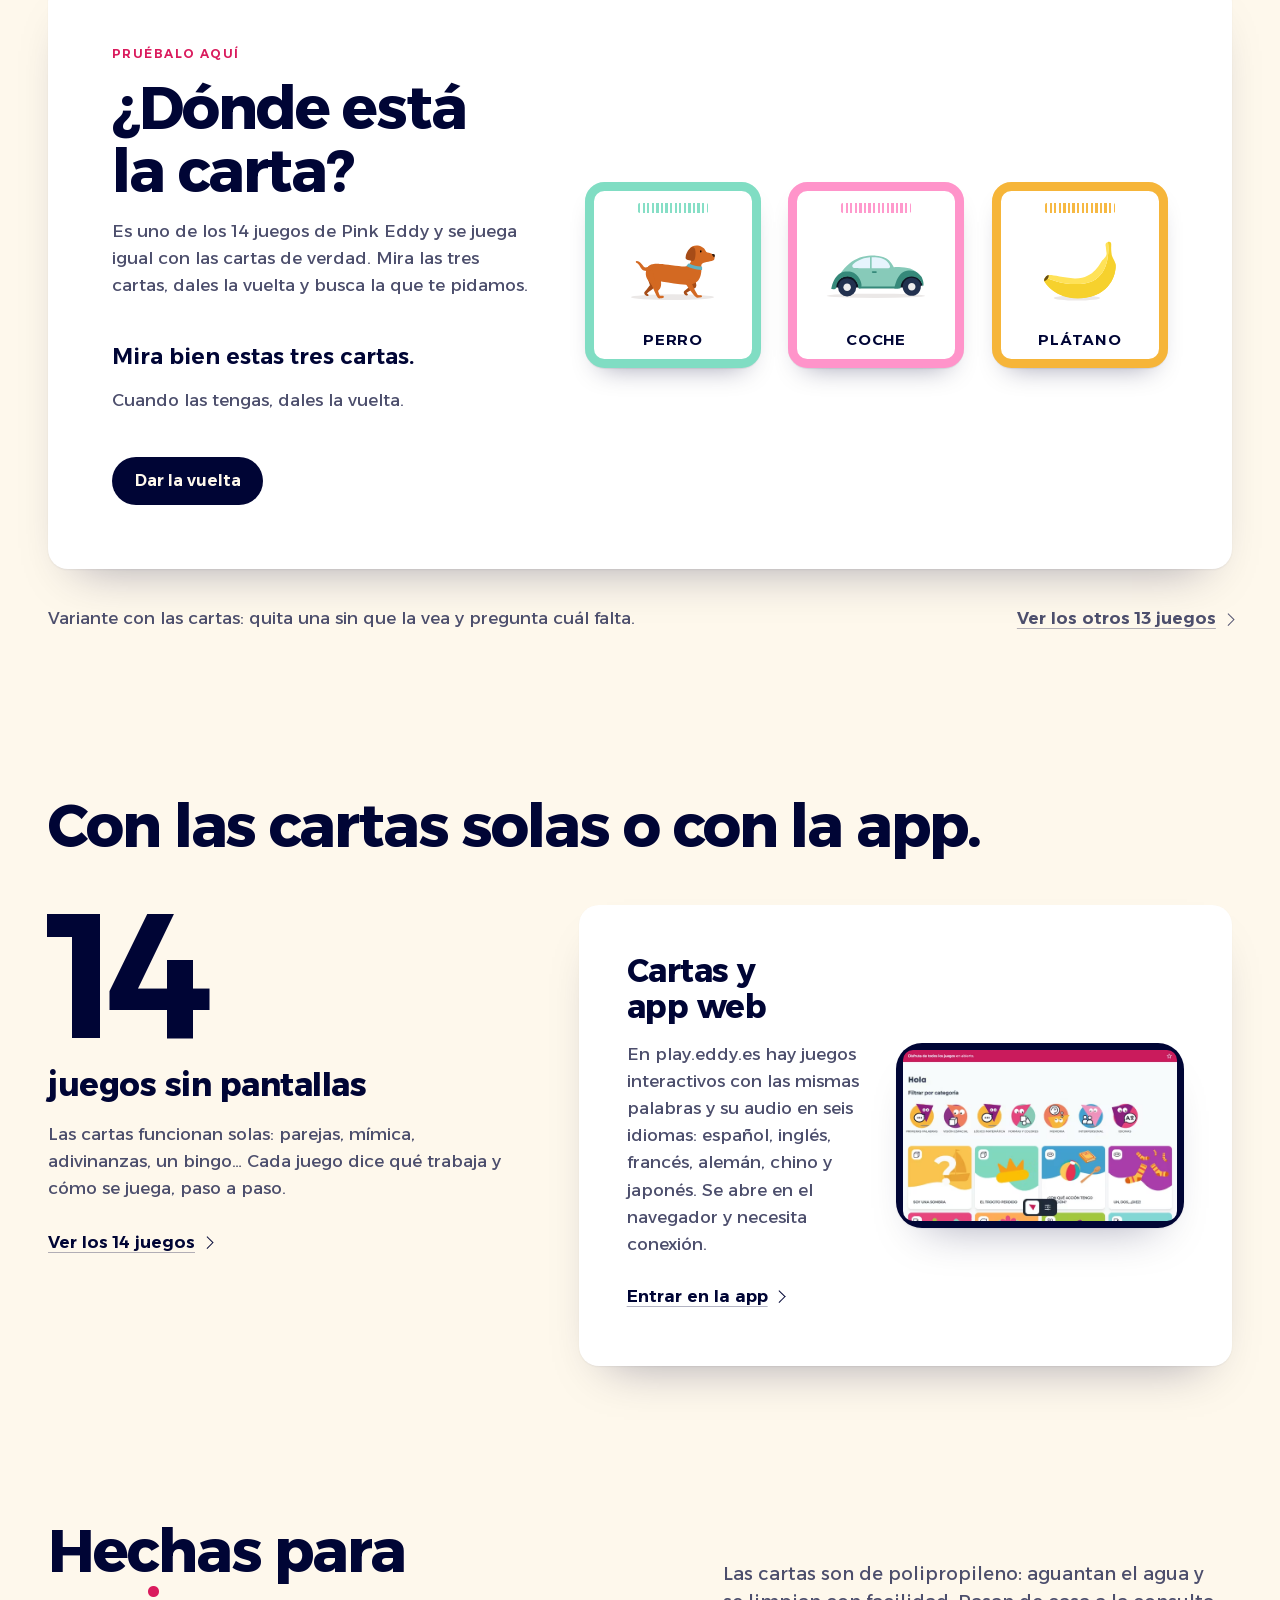
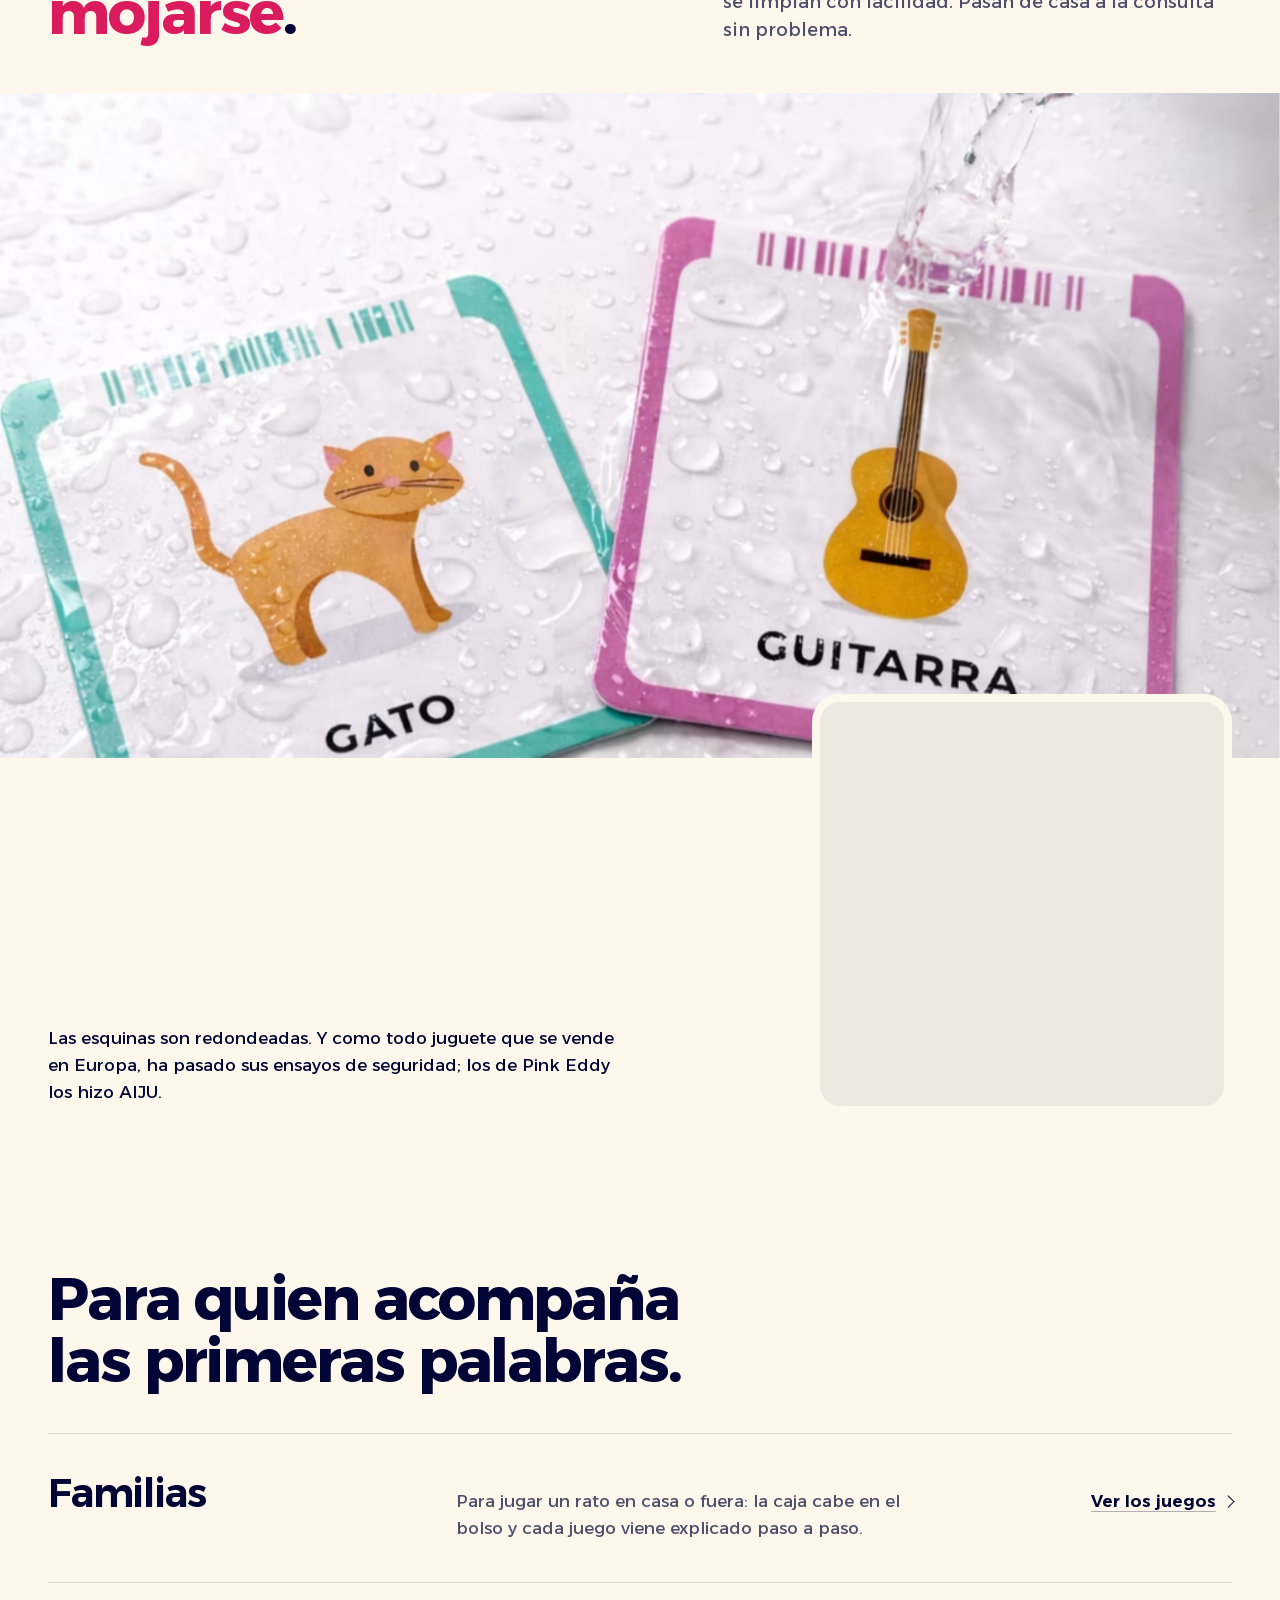
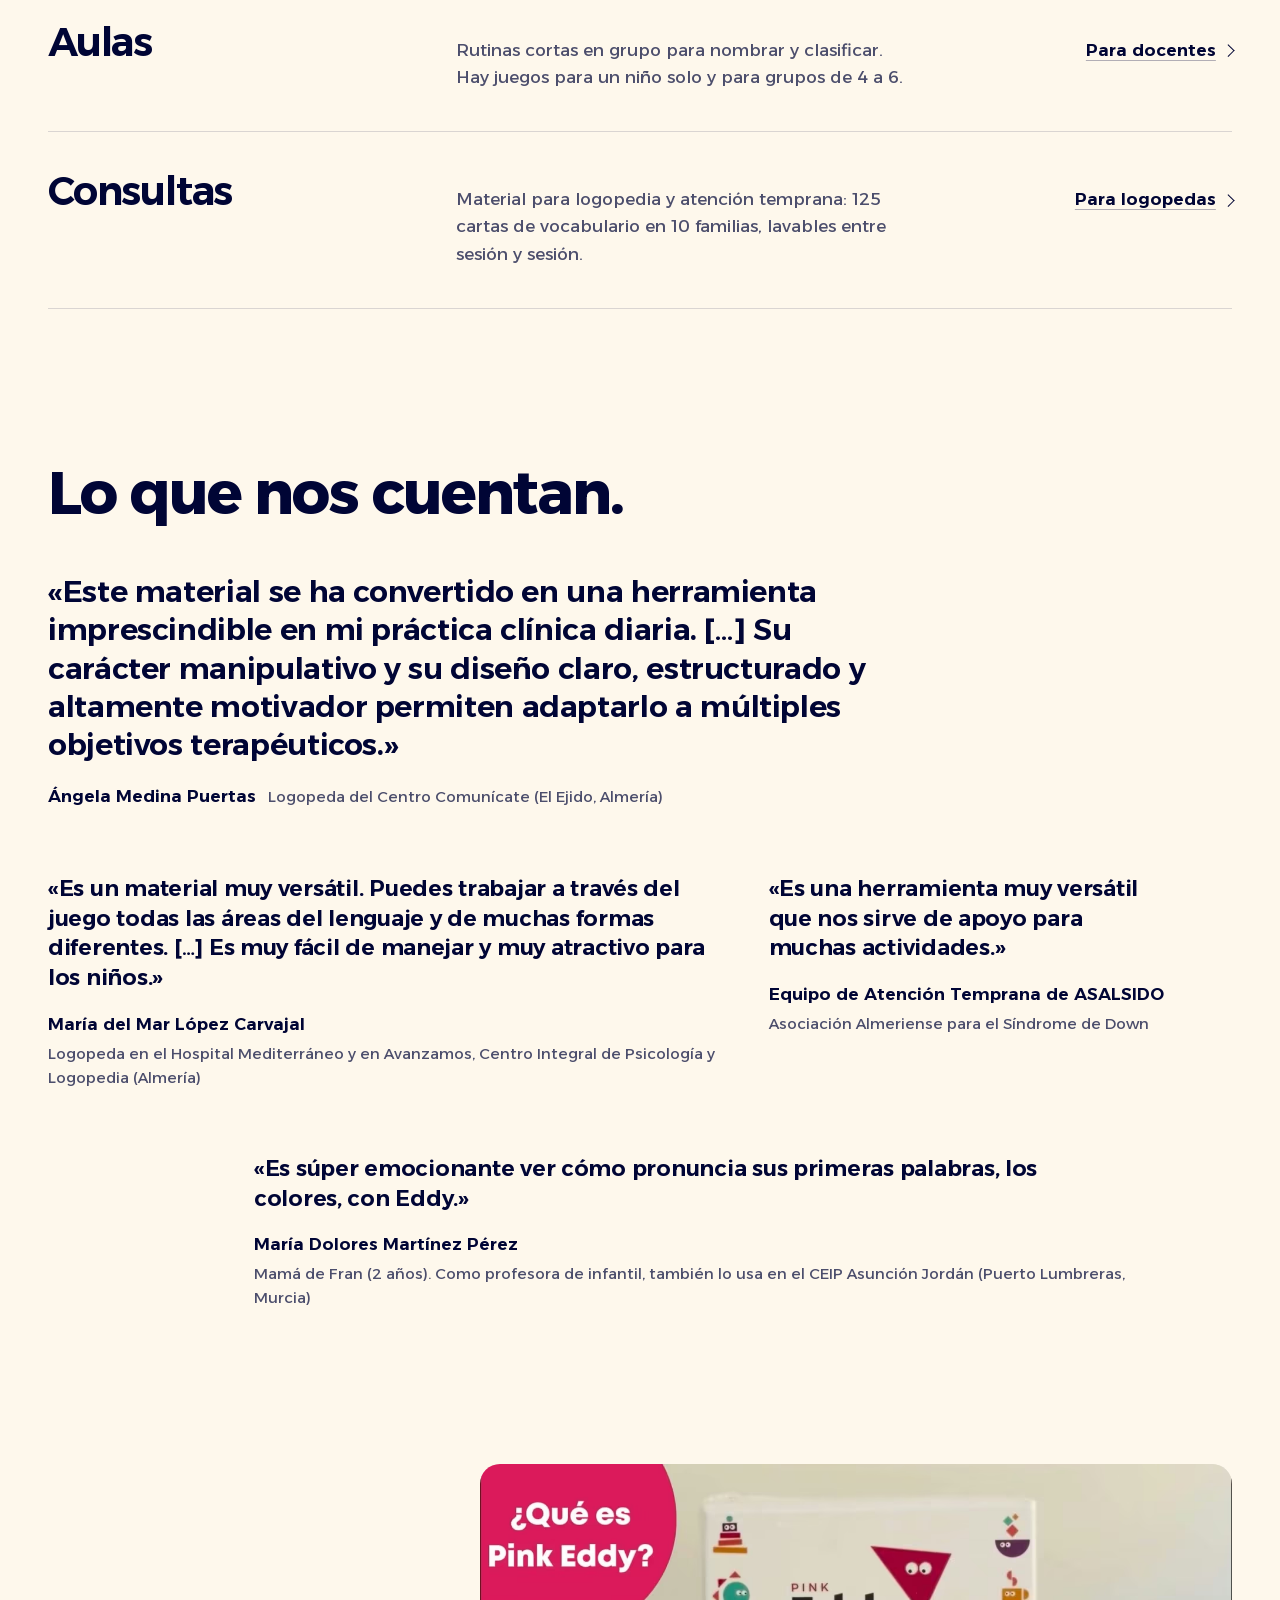
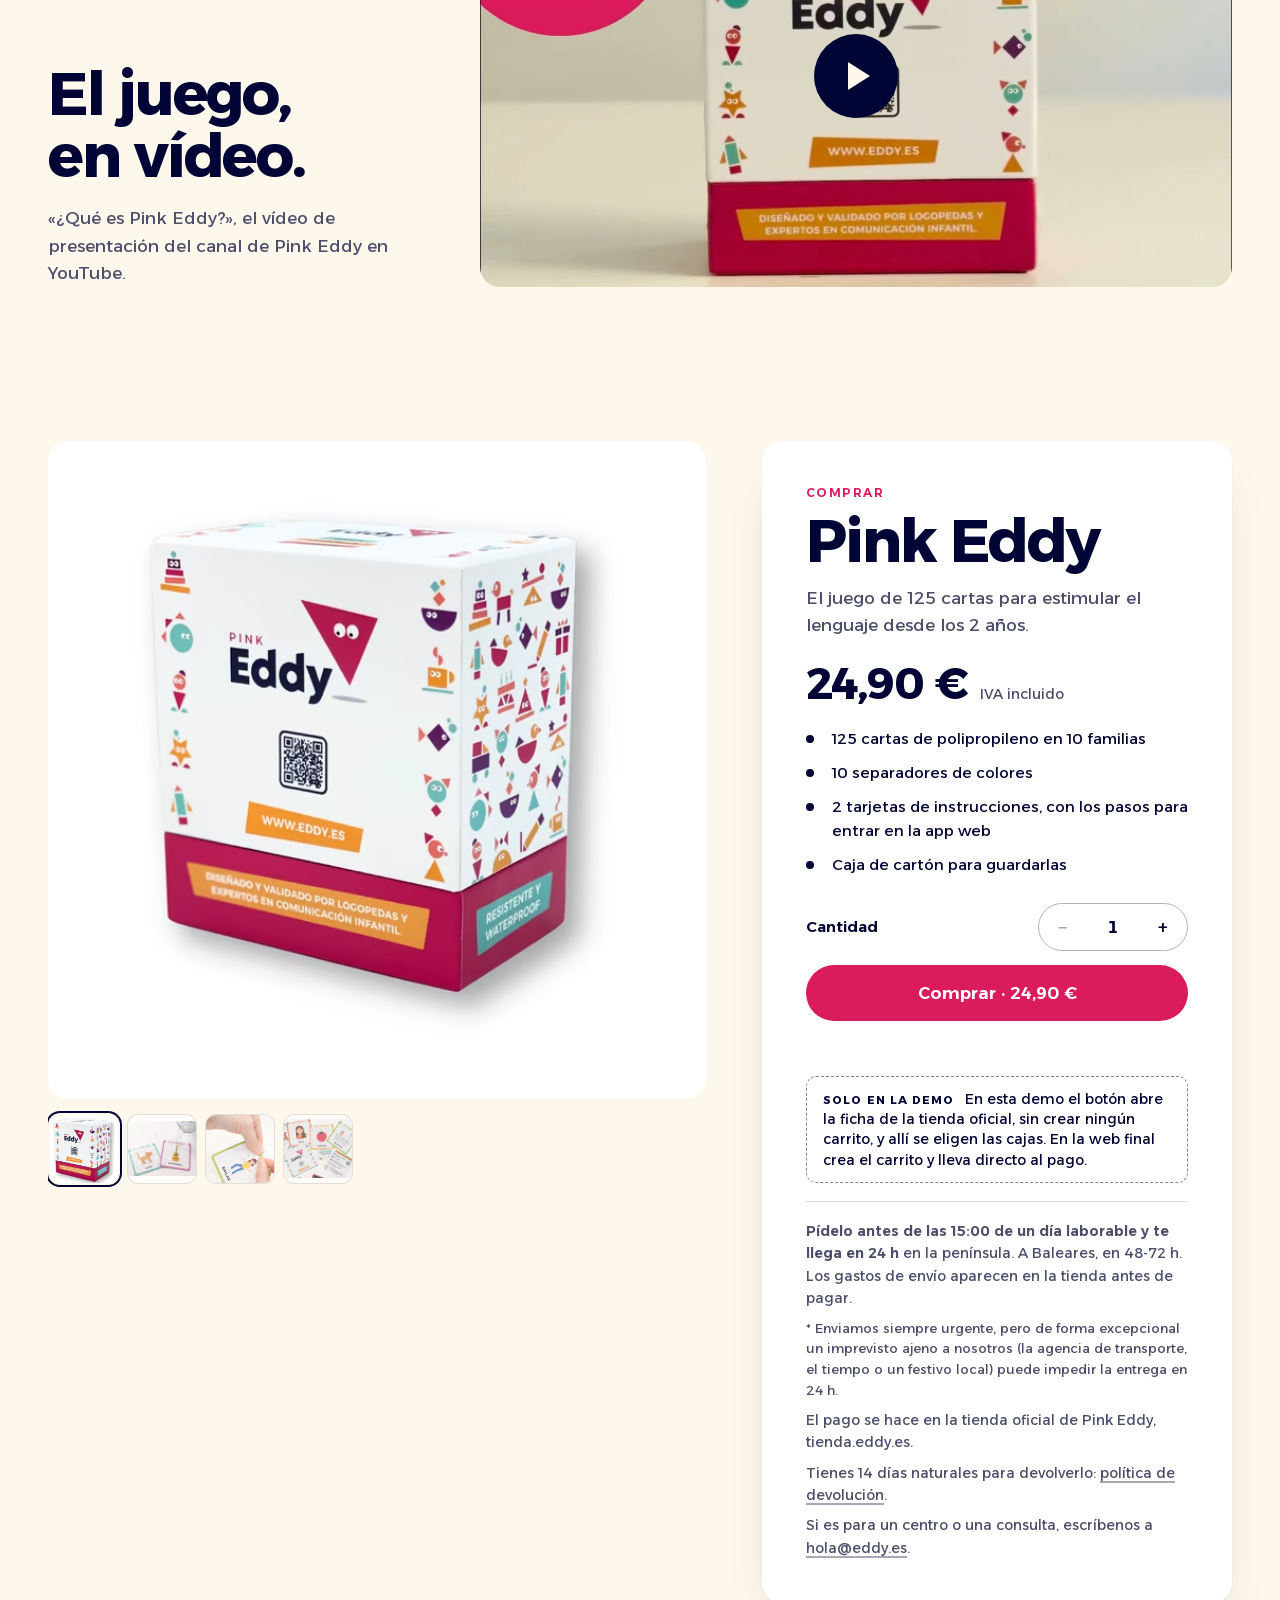
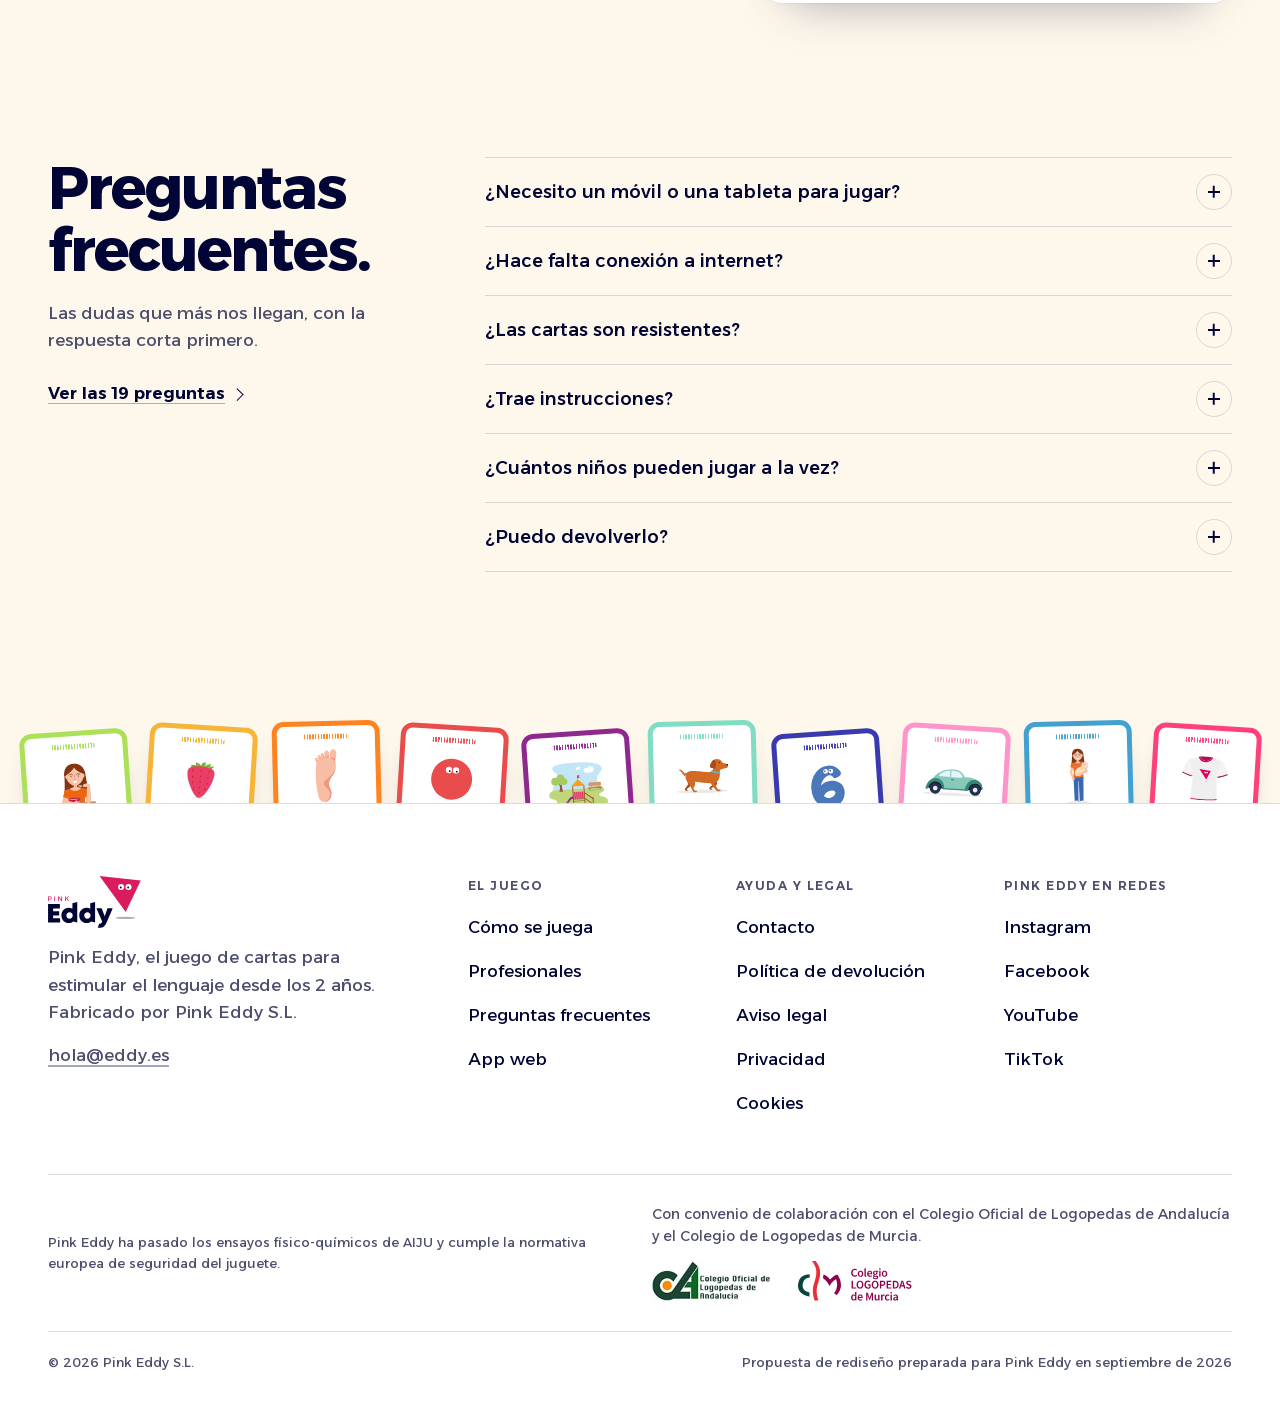
==== commit a98c7a40: "«Entrar en la app» como botón con icono en la cabecera Co-Authored-By: Claude Opus 5.5 <noreply@anth" ====
--- a/index.html
+++ b/index.html
@@ -32,9 +32,9 @@
 <meta name="twitter:image" content="https://tubitas.github.io/eddy-propuesta/assets/img/og.jpg">
 <link rel="preload" as="image" type="image/avif" fetchpriority="high" imagesrcset="assets/img/caja-360.avif 360w, assets/img/caja-480.avif 480w, assets/img/caja-800.avif 800w, assets/img/caja-1178.avif 1178w" imagesizes="(min-width: 900px) 312px, (min-width: 600px) 270px, 180px">
 <link rel="preload" href="assets/fonts/alexandria.woff2" as="font" type="font/woff2" crossorigin>
-<link rel="stylesheet" href="assets/css/eddy.css?v=202609301810">
+<link rel="stylesheet" href="assets/css/eddy.css?v=202609301811">
 <script>document.documentElement.classList.add('js');setTimeout(function(){if(!window.__eddy)document.documentElement.classList.remove('js')},4000)</script>
-<script src="assets/js/eddy.js?v=202609301810" defer></script>
+<script src="assets/js/eddy.js?v=202609301811" defer></script>
 <script type="application/ld+json">{"@context":"https://schema.org","@graph":[{"@type":"Organization","@id":"https://www.eddy.es/#organizacion","name":"Pink Eddy","legalName":"Pink Eddy S.L.","url":"https://www.eddy.es/","logo":{"@type":"ImageObject","url":"https://www.eddy.es/assets/img/logo-512.png","width":512,"height":512},"email":"hola@eddy.es","sameAs":["https://www.instagram.com/soyeddycards","https://www.facebook.com/soyeddycards","https://www.youtube.com/@soyeddycards","https://www.tiktok.com/@soyeddycards"]},{"@type":"WebSite","@id":"https://www.eddy.es/#web","url":"https://www.eddy.es/","name":"Pink Eddy","inLanguage":"es","publisher":{"@id":"https://www.eddy.es/#organizacion"}},{"@type":"Product","@id":"https://www.eddy.es/#producto","name":"Pink Eddy","description":"Juego de 125 cartas ilustradas para estimular el lenguaje desde los 2 años, creado con logopedas. Se usa solo con las cartas o con una app web opcional.","brand":{"@type":"Brand","name":"Pink Eddy"},"manufacturer":{"@id":"https://www.eddy.es/#organizacion"},"sku":"EDDYES","gtin13":"8435823600007","category":"Juguetes educativos > Tarjetas de vocabulario","image":["https://www.eddy.es/assets/img/caja-1178.webp","https://www.eddy.es/assets/img/agua-1400.webp","https://www.eddy.es/assets/img/manos-1100.webp","https://www.eddy.es/assets/img/cartas-mesa-700.webp"],"audience":{"@type":"PeopleAudience","suggestedMinAge":2},"material":"Polipropileno (cartas); cartón (caja)","weight":{"@type":"QuantitativeValue","value":360,"unitCode":"GRM"},"additionalProperty":[{"@type":"PropertyValue","name":"Cartas","value":125},{"@type":"PropertyValue","name":"Separadores","value":10},{"@type":"PropertyValue","name":"Tarjetas de instrucciones","value":2},{"@type":"PropertyValue","name":"Familias de cartas","value":"Acciones, Comida, Cuerpo, Colores y formas, Lugares, Naturaleza, Números, Objetos, Personas, Ropa"},{"@type":"PropertyValue","name":"Medidas de la caja","value":"10 × 9 × 5,5 cm"},{"@type":"PropertyValue","name":"Ensayos","value":"Ensayos de AIJU según las normas europeas de seguridad del juguete EN 71-1, EN 71-2 y EN 71-3"}],"isRelatedTo":{"@id":"https://play.eddy.es/#app"},"offers":{"@type":"Offer","url":"https://www.eddy.es/","price":"24.90","priceCurrency":"EUR","availability":"https://schema.org/InStock","itemCondition":"https://schema.org/NewCondition","seller":{"@id":"https://www.eddy.es/#organizacion"},"hasMerchantReturnPolicy":{"@type":"MerchantReturnPolicy","applicableCountry":"ES","returnPolicyCategory":"https://schema.org/MerchantReturnFiniteReturnWindow","merchantReturnDays":14,"returnMethod":"https://schema.org/ReturnByMail","returnFees":"https://schema.org/ReturnFeesCustomerResponsibility"}}},{"@type":"WebApplication","@id":"https://play.eddy.es/#app","name":"App web de Pink Eddy","url":"https://play.eddy.es/","applicationCategory":"EducationalApplication","operatingSystem":"Navegador web","inLanguage":["es","en","fr","de","zh","ja"]}]}</script>
 </head>
 <body data-precio-eur="24.90" data-demo>
@@ -45,7 +45,7 @@
     <a class="cab__logo" href="./" aria-label="Pink Eddy, inicio"><svg xmlns="http://www.w3.org/2000/svg" viewBox="0 0 175.33 98" width="175" height="98" aria-hidden="true" focusable="false"><svg x="0" y="38" width="122.33" height="60" viewBox="0 0 418 205"><g fill="none" transform="translate(.32 .79)"><g fill="#000535"><path d="m77.56 140.97h-44.93v-17.81h39.07v-26.88h-39.07v-17.51h43.49v-28.33h-76.11v118.95h77.55z"/><path d="m157.24 80.99c-6.58-4.08-14.33-6.37-22.8-6.37-28.16 0-48.21 20.37-48.21 48.89s20.06 48.98 48.21 48.98c10.69 0 20.21-3.64 27.68-9.92l26.37 6.81v-132.29l-31.25 7.16v36.75zm-18.57 63.52c-11.84 0-20.54-9.02-20.54-21s8.7-21 20.54-21 20.54 9.02 20.54 21-8.7 21-20.54 21z"/><path d="m272.28 80.99c-6.58-4.08-14.33-6.37-22.8-6.37-28.16 0-48.21 20.37-48.21 48.89s20.06 48.98 48.21 48.98c10.69 0 20.21-3.64 27.68-9.92l26.37 6.81v-132.29l-31.25 7.16v36.75zm-18.57 63.52c-11.84 0-20.54-9.02-20.54-21s8.7-21 20.54-21 20.54 9.02 20.54 21-8.7 21-20.54 21z"/><path d="m365.49 128.18-19.47-50.55h-34.35l37.92 84.18c-4.28 11.42-7.93 14.57-20.02 14.57l-8.69 27.16h10.82c23.69 0 35.06-10.15 47.43-38.23l38.46-87.68h-33.96l-18.15 50.55z"/></g><g fill="#da1b5d"><path d="m20.42 2.64c-2.04-1.76-4.92-2.64-8.64-2.64h-11.78v29.56h4.98v-8.99h6.8c3.72 0 6.59-.92 8.64-2.77 2.04-1.84 3.06-4.43 3.06-7.75s-1.02-5.65-3.06-7.41zm-3.56 12.16c-1.24 1-3 1.5-5.28 1.5h-6.59v-12.03h6.59c2.28 0 4.04.49 5.28 1.46s1.86 2.46 1.86 4.45-.62 3.63-1.86 4.62z"/><path d="m40.25 0h4.98v29.56h-4.98z"/><path d="m85.56 21.7-15.84-21.7h-4.9v29.56h4.99v-21.6l15.75 21.6h4.9v-29.56h-4.9z"/><path d="m135.05 0h-5.87l-14.11 15.88v-15.88h-4.98v29.56h4.98v-7.65l5.04-5.52 9.7 13.17h6l-12.27-16.94z"/></g></g></svg><svg x="97.33" y="0" width="78" height="81" viewBox="0 0 156 162"><g transform="translate(-152.45)"><path d="M251.33,135.32,308.24,16.41,152.45,0Z" fill="#DA1B5D"/><ellipse cx="36.8" cy="4.09" rx="36.8" ry="4.09" transform="translate(213.42 153.91)" fill="#000" fill-opacity=".31"/></g></svg><g><circle cx="138.08" cy="20.75" r="5.75" fill="#fff"/><circle cx="152.08" cy="20.75" r="5.75" fill="#fff"/><circle cx="137.3" cy="21.6" r="1.75" fill="#000535"/><circle cx="151.3" cy="21.6" r="1.75" fill="#000535"/></g></svg></a>
     <nav class="cab__nav" aria-label="Principal"><ul><li><a href="juegos/">Cómo se juega</a></li><li><a href="profesionales/">Profesionales</a></li><li><a href="preguntas-frecuentes/">Preguntas</a></li></ul></nav>
     <div class="cab__acc">
-      <a class="cab__app" href="https://play.eddy.es/">Entrar en la app</a>
+      <a class="cab__app" href="https://play.eddy.es/"><svg class="cab__app-ico" viewBox="0 0 20 20" width="18" height="18" aria-hidden="true"><rect x="3" y="2" width="14" height="16" rx="3" fill="none" stroke="currentColor" stroke-width="1.8"/><path d="M8.5 7.2v5.6l4.6-2.8z" fill="currentColor"/></svg>Entrar en la app</a>
       <details class="idioma"><summary aria-label="Idioma: español. Cambiar idioma">ES</summary><ul><li><a href="https://www.eddy.es/" hreflang="es" lang="es" aria-current="true">Español<span>ES</span></a></li><li><a href="https://www.eddy.es/en/" hreflang="en" lang="en">English<span>EN</span></a></li><li><a href="https://www.eddy.es/fr/" hreflang="fr" lang="fr">Français<span>FR</span></a></li><li><a href="https://www.eddy.es/de/" hreflang="de" lang="de">Deutsch<span>DE</span></a></li><li><a href="https://www.eddy.es/zh/" hreflang="zh" lang="zh">简体中文<span>ZH</span></a></li><li><a href="https://www.eddy.es/ja/" hreflang="ja" lang="ja">日本語<span>JA</span></a></li><li class="idioma__nota">Las otras versiones son las de eddy.es hoy.</li></ul></details>
       <a class="btn btn--rosa btn--s cab__comprar" href="#comprar" data-comprar-cab data-oculto>Comprar</a>
       <a class="cab__menu cab__menu--sinjs" href="#pie">Menú</a>
--- a/assets/css/eddy.css
+++ b/assets/css/eddy.css
@@ -603,3 +603,8 @@
 html.js .sello24{animation:sello24 .8s cubic-bezier(.22,.61,.36,1) .9s both}
 @keyframes sello24{from{opacity:0;transform:translateY(18px) rotate(-5deg) scale(.9)}to{opacity:1;transform:rotate(-5deg)}}
 @media (prefers-reduced-motion:reduce){html.js .sello24{animation:none}}
+
+/* «Entrar en la app» como botón (30/09, Antonio) */
+@media (min-width:900px){.cab__app{gap:8px;padding:0 16px 0 12px;color:var(--noche);font-size:.9375rem;font-weight:600;border:1.5px solid var(--noche);margin-right:6px}
+.cab__app:hover{background:var(--noche);color:#fff}}
+.cab__app-ico{flex:none}
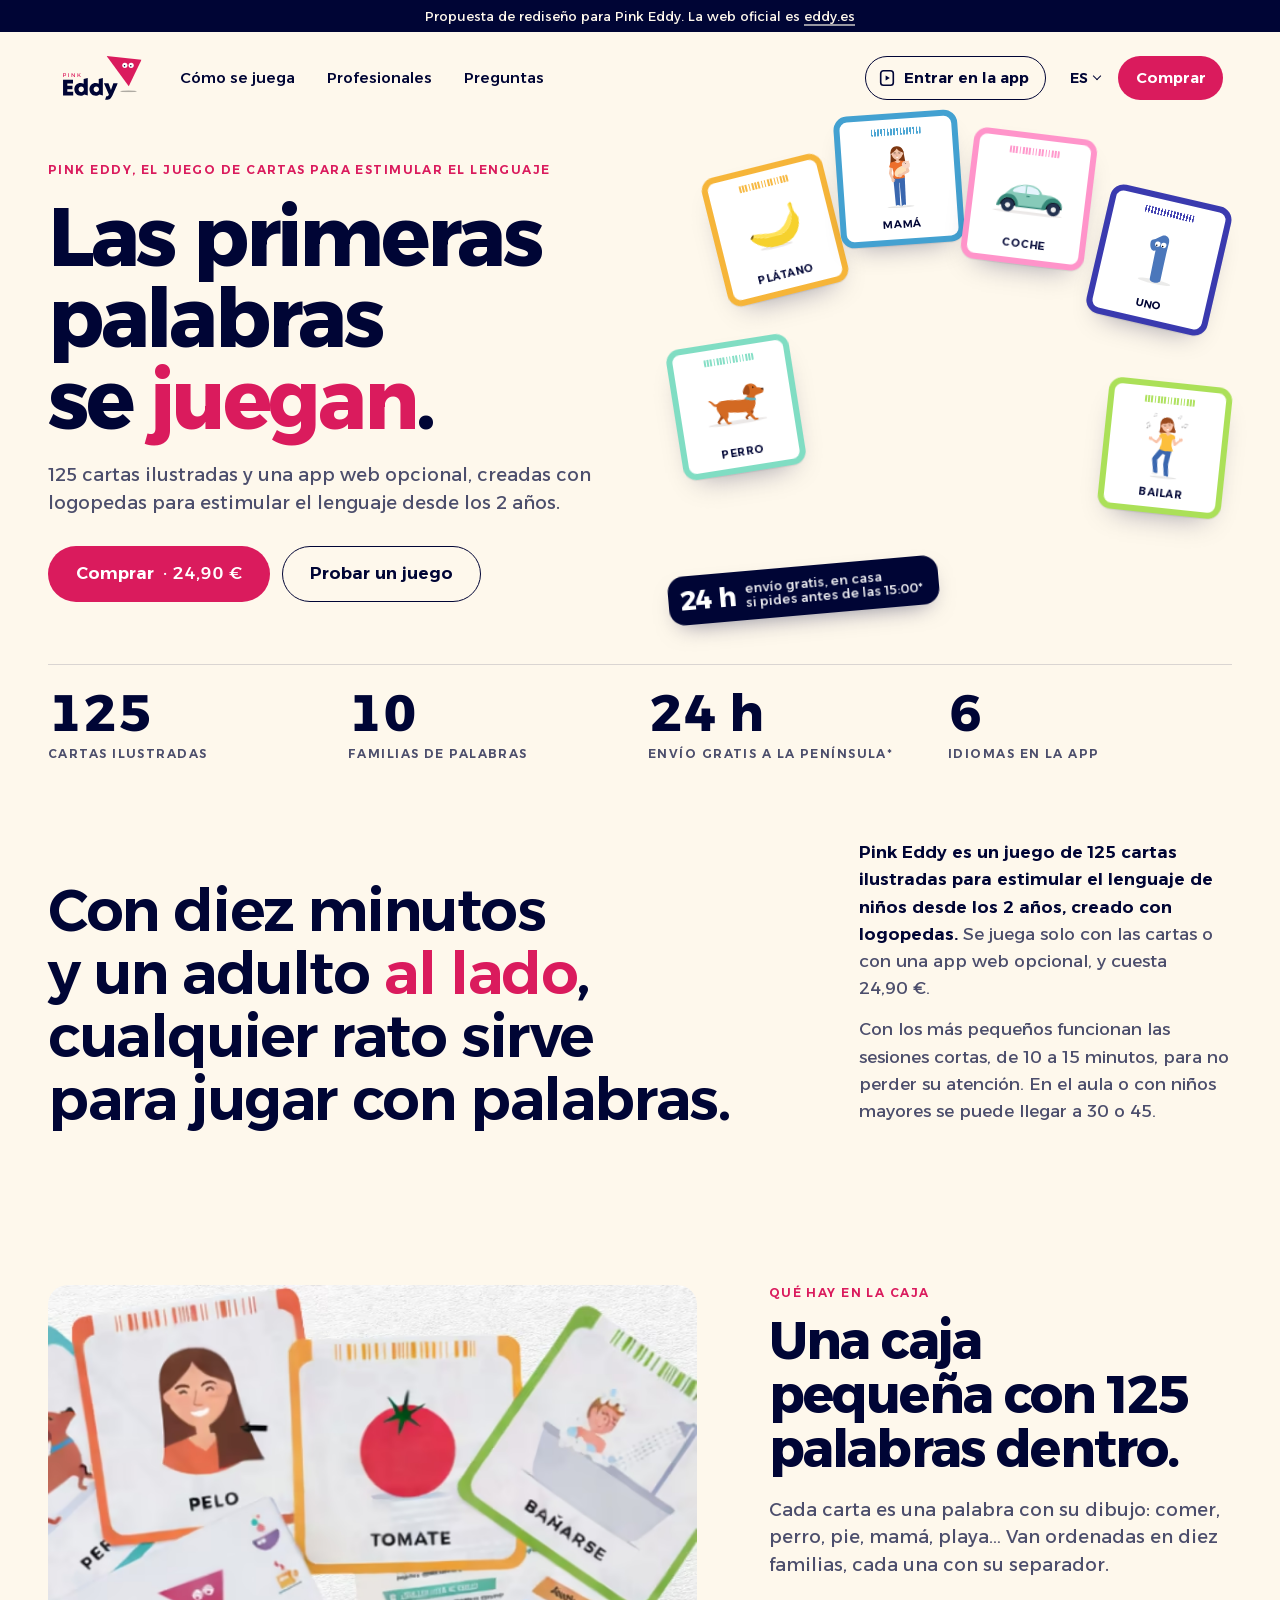
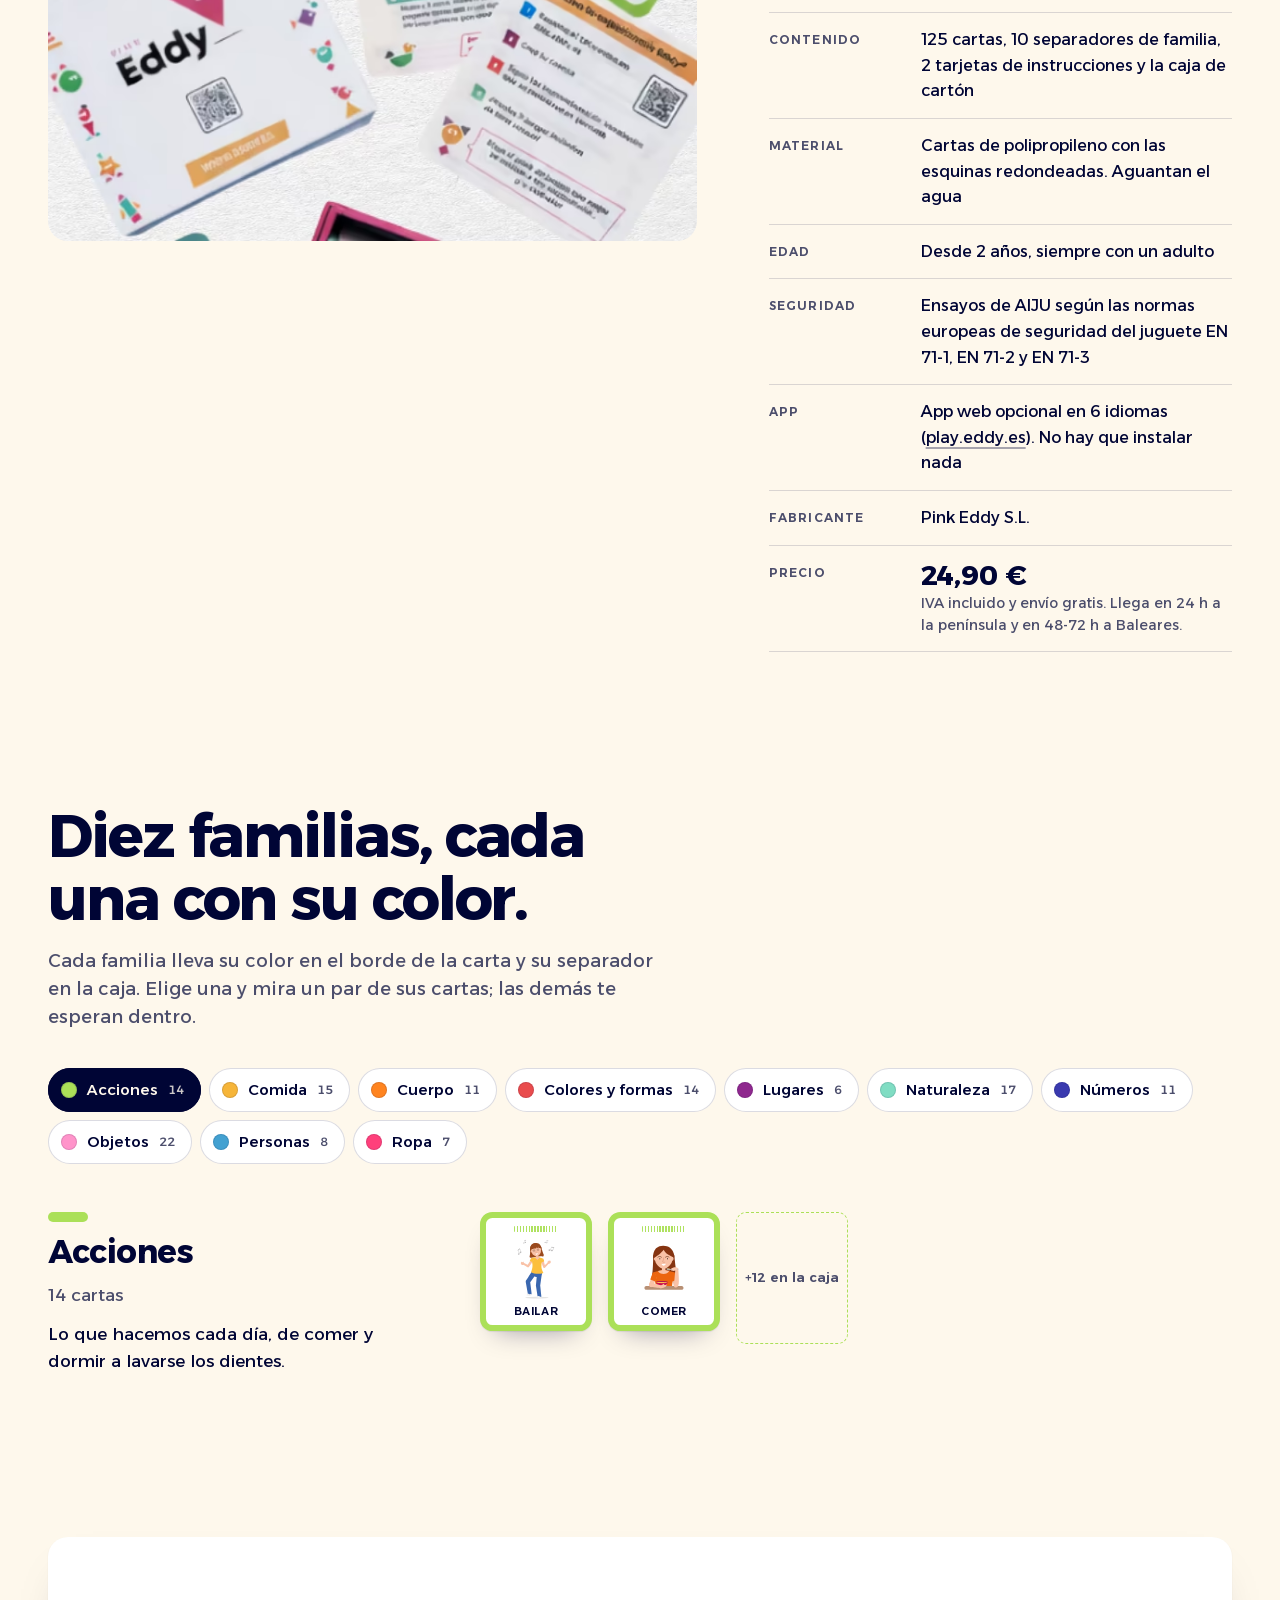
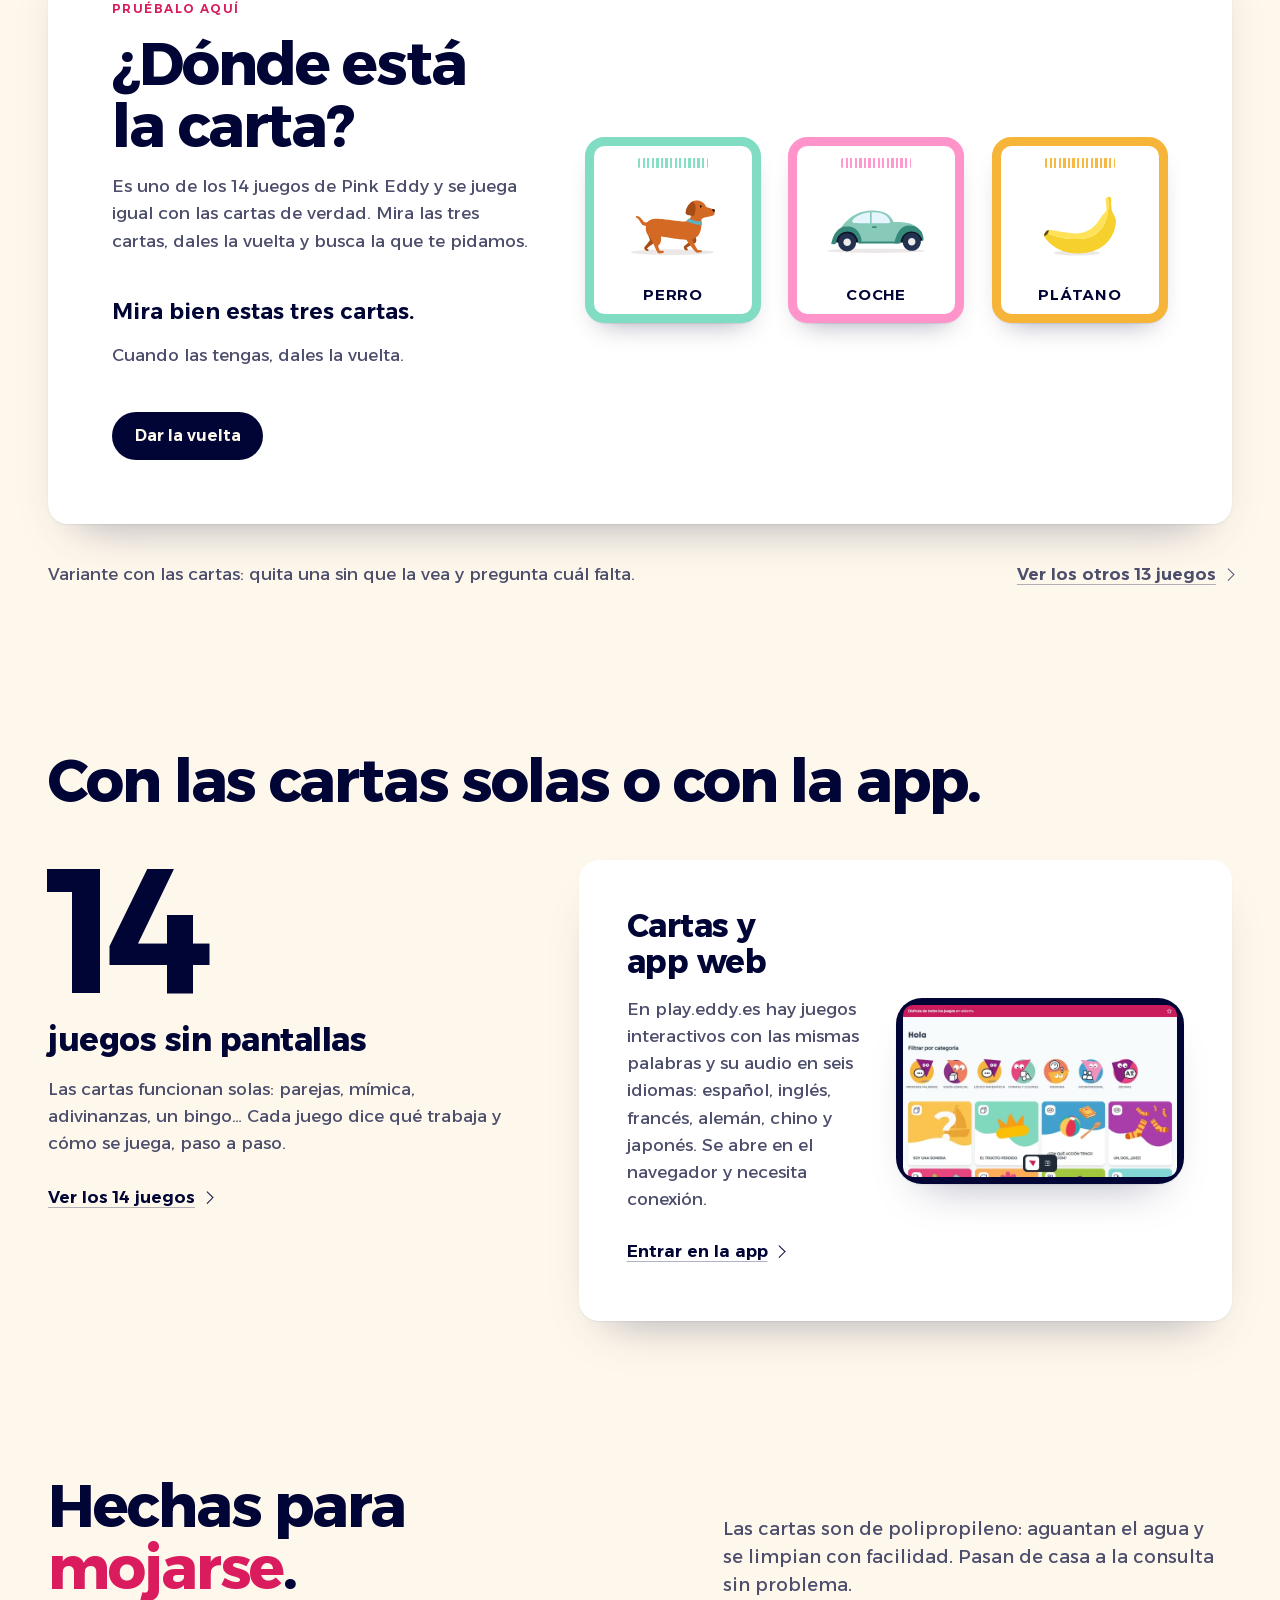
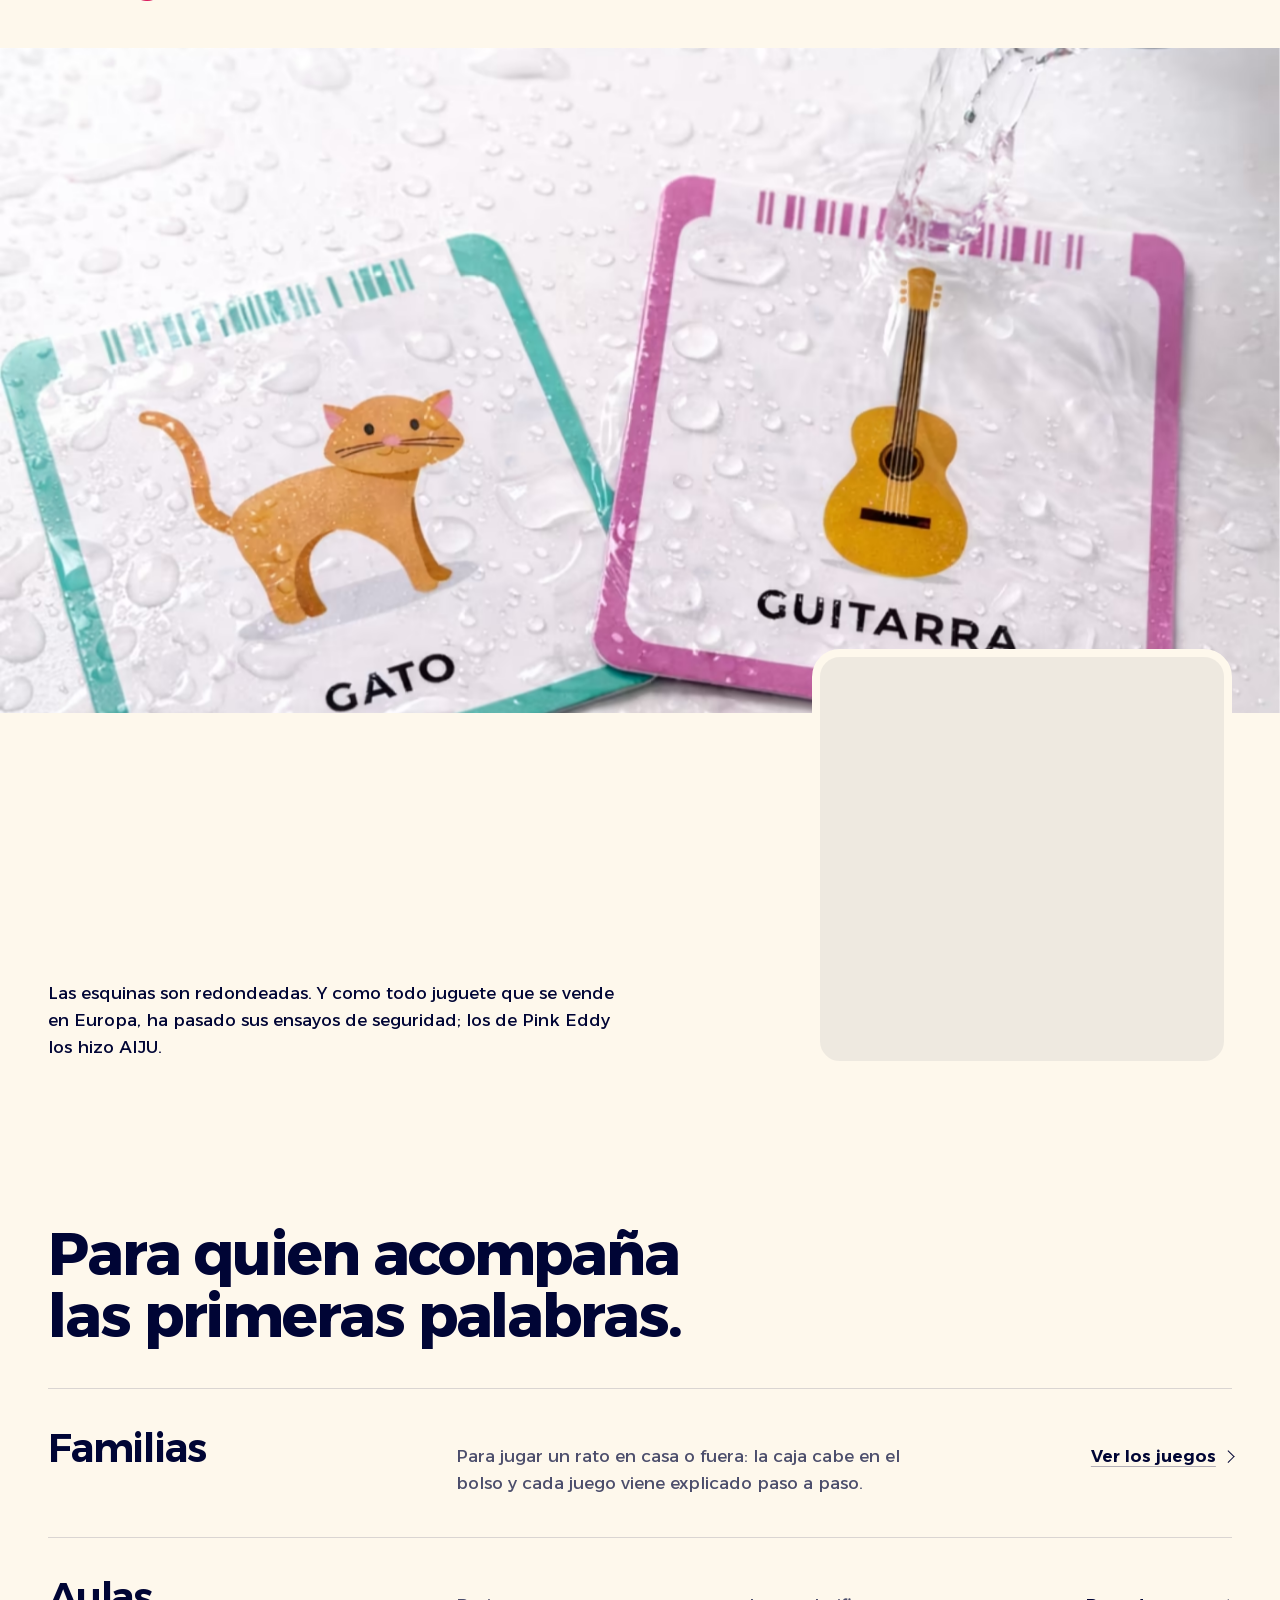
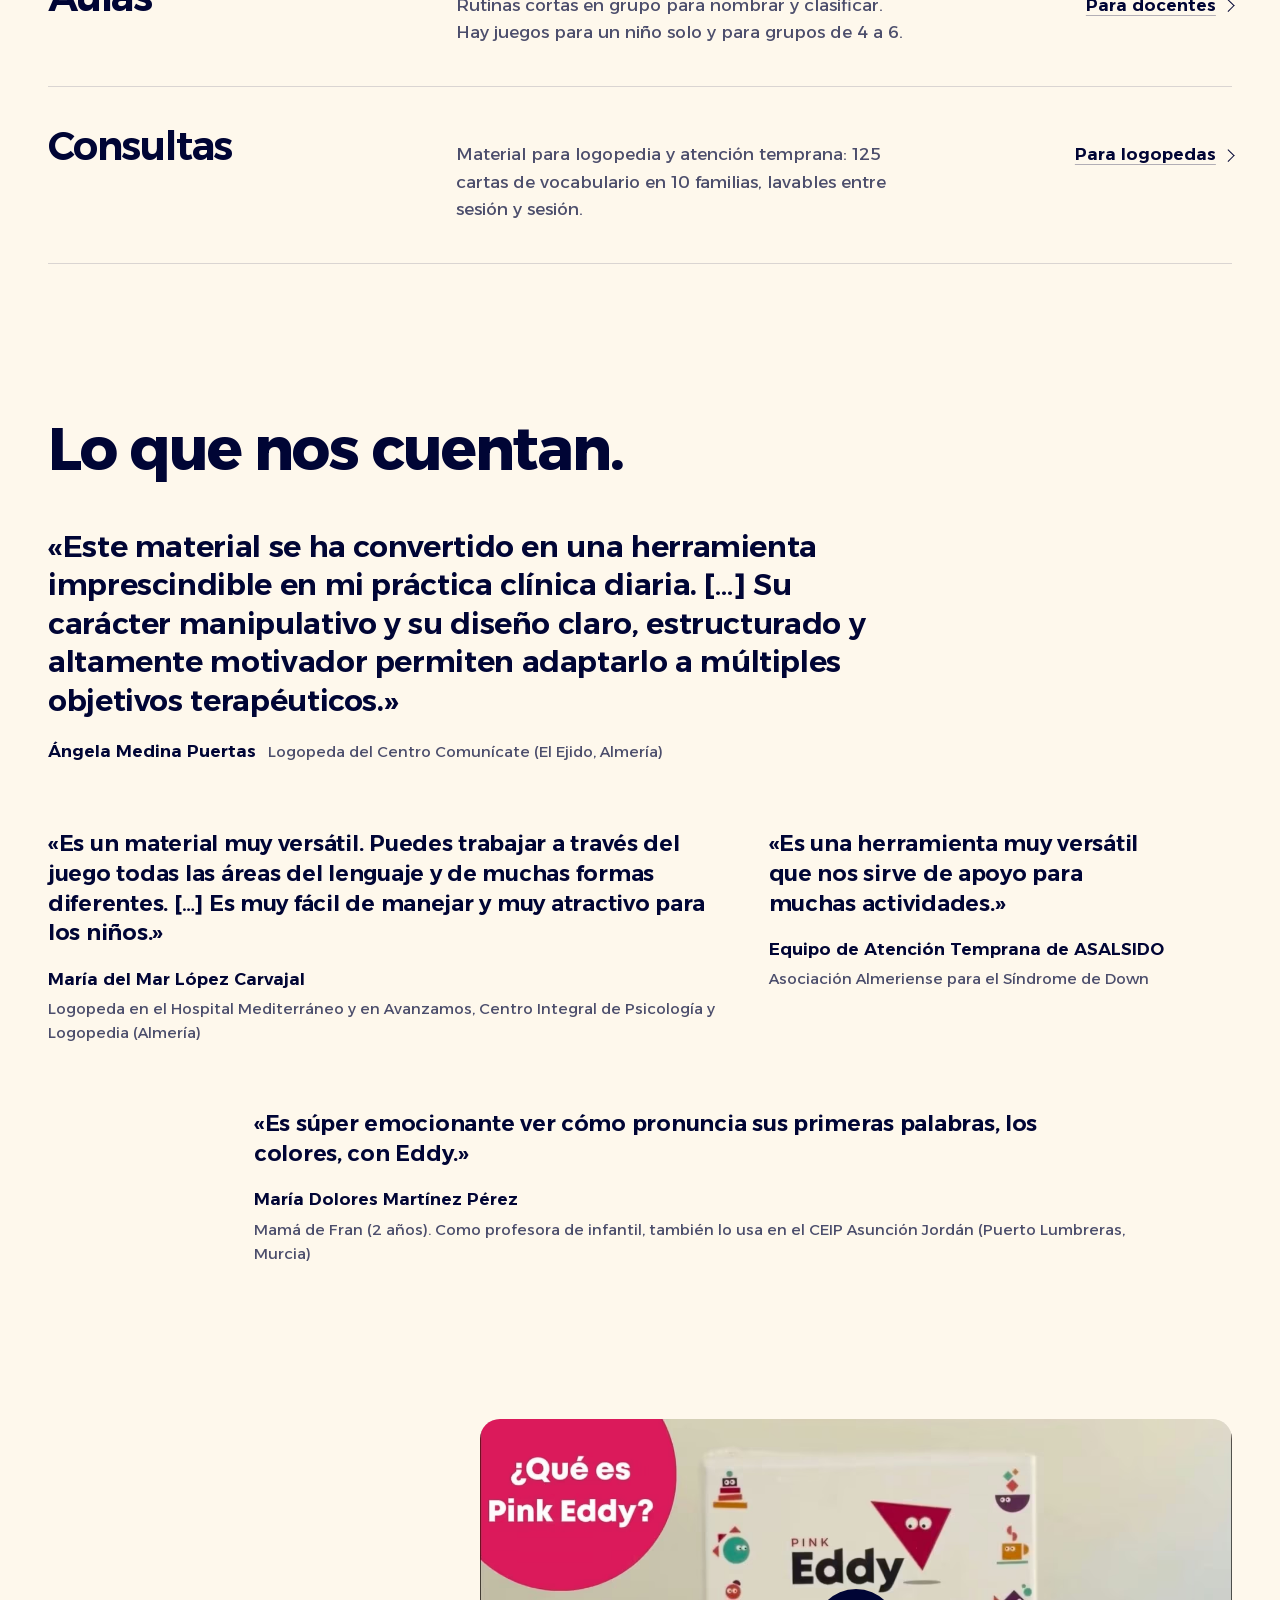
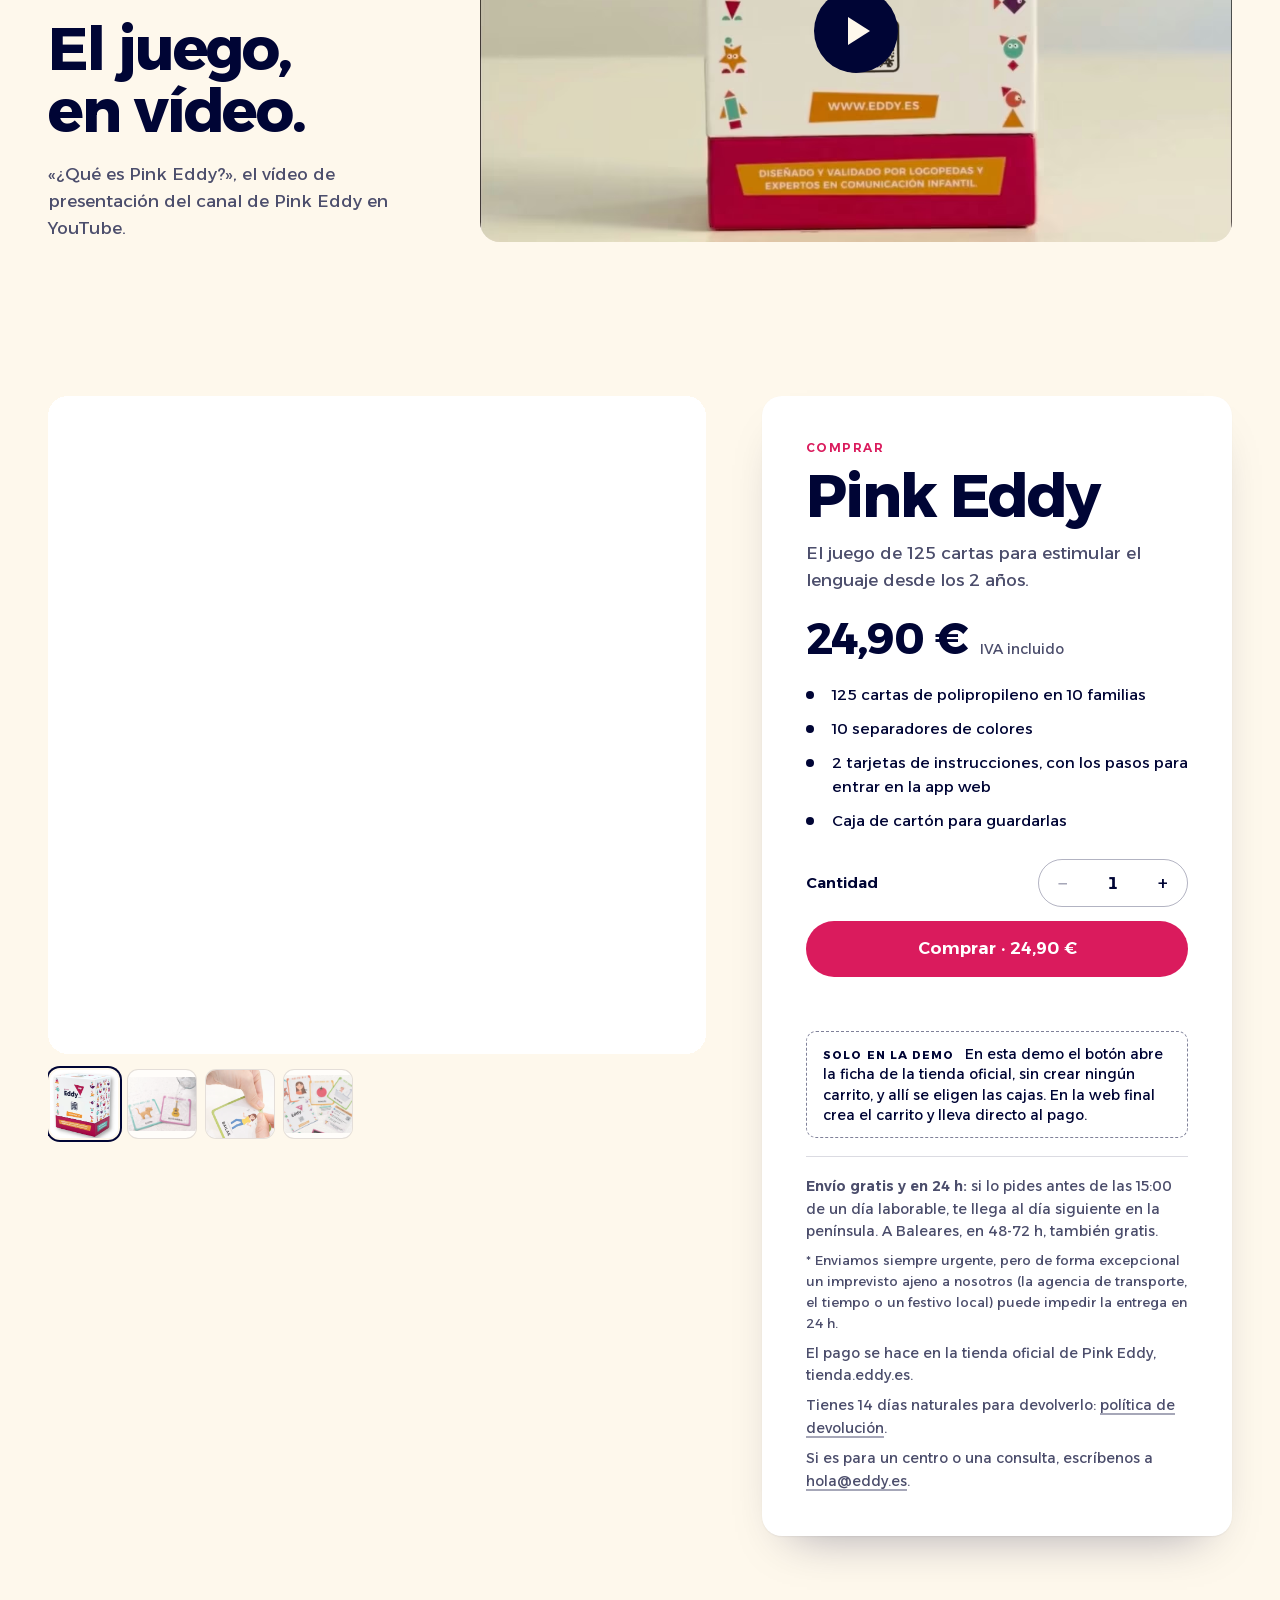
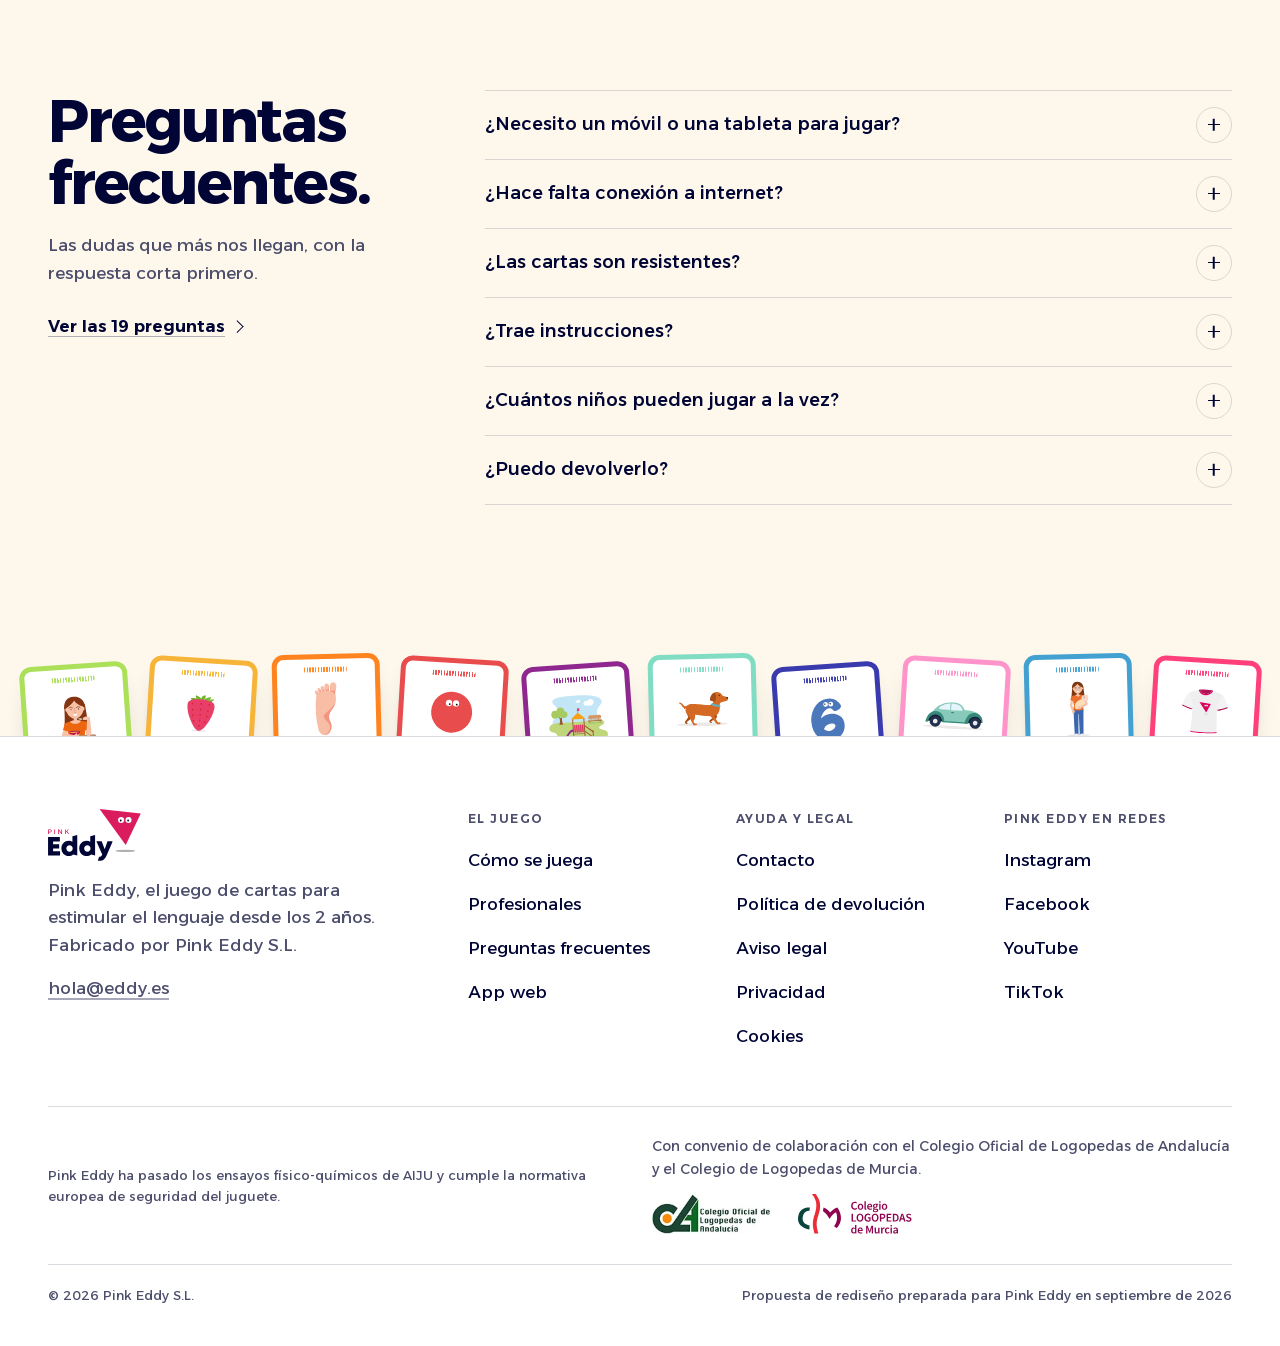
==== commit 1411be20: "Envío gratis: sello, cifras, ficha de compra, FAQ, barra móvil, llms.txt y datos estructurados Co-Au" ====
--- a/index.html
+++ b/index.html
@@ -32,10 +32,10 @@
 <meta name="twitter:image" content="https://tubitas.github.io/eddy-propuesta/assets/img/og.jpg">
 <link rel="preload" as="image" type="image/avif" fetchpriority="high" imagesrcset="assets/img/caja-360.avif 360w, assets/img/caja-480.avif 480w, assets/img/caja-800.avif 800w, assets/img/caja-1178.avif 1178w" imagesizes="(min-width: 900px) 312px, (min-width: 600px) 270px, 180px">
 <link rel="preload" href="assets/fonts/alexandria.woff2" as="font" type="font/woff2" crossorigin>
-<link rel="stylesheet" href="assets/css/eddy.css?v=202609301811">
+<link rel="stylesheet" href="assets/css/eddy.css?v=202609301813">
 <script>document.documentElement.classList.add('js');setTimeout(function(){if(!window.__eddy)document.documentElement.classList.remove('js')},4000)</script>
-<script src="assets/js/eddy.js?v=202609301811" defer></script>
-<script type="application/ld+json">{"@context":"https://schema.org","@graph":[{"@type":"Organization","@id":"https://www.eddy.es/#organizacion","name":"Pink Eddy","legalName":"Pink Eddy S.L.","url":"https://www.eddy.es/","logo":{"@type":"ImageObject","url":"https://www.eddy.es/assets/img/logo-512.png","width":512,"height":512},"email":"hola@eddy.es","sameAs":["https://www.instagram.com/soyeddycards","https://www.facebook.com/soyeddycards","https://www.youtube.com/@soyeddycards","https://www.tiktok.com/@soyeddycards"]},{"@type":"WebSite","@id":"https://www.eddy.es/#web","url":"https://www.eddy.es/","name":"Pink Eddy","inLanguage":"es","publisher":{"@id":"https://www.eddy.es/#organizacion"}},{"@type":"Product","@id":"https://www.eddy.es/#producto","name":"Pink Eddy","description":"Juego de 125 cartas ilustradas para estimular el lenguaje desde los 2 años, creado con logopedas. Se usa solo con las cartas o con una app web opcional.","brand":{"@type":"Brand","name":"Pink Eddy"},"manufacturer":{"@id":"https://www.eddy.es/#organizacion"},"sku":"EDDYES","gtin13":"8435823600007","category":"Juguetes educativos > Tarjetas de vocabulario","image":["https://www.eddy.es/assets/img/caja-1178.webp","https://www.eddy.es/assets/img/agua-1400.webp","https://www.eddy.es/assets/img/manos-1100.webp","https://www.eddy.es/assets/img/cartas-mesa-700.webp"],"audience":{"@type":"PeopleAudience","suggestedMinAge":2},"material":"Polipropileno (cartas); cartón (caja)","weight":{"@type":"QuantitativeValue","value":360,"unitCode":"GRM"},"additionalProperty":[{"@type":"PropertyValue","name":"Cartas","value":125},{"@type":"PropertyValue","name":"Separadores","value":10},{"@type":"PropertyValue","name":"Tarjetas de instrucciones","value":2},{"@type":"PropertyValue","name":"Familias de cartas","value":"Acciones, Comida, Cuerpo, Colores y formas, Lugares, Naturaleza, Números, Objetos, Personas, Ropa"},{"@type":"PropertyValue","name":"Medidas de la caja","value":"10 × 9 × 5,5 cm"},{"@type":"PropertyValue","name":"Ensayos","value":"Ensayos de AIJU según las normas europeas de seguridad del juguete EN 71-1, EN 71-2 y EN 71-3"}],"isRelatedTo":{"@id":"https://play.eddy.es/#app"},"offers":{"@type":"Offer","url":"https://www.eddy.es/","price":"24.90","priceCurrency":"EUR","availability":"https://schema.org/InStock","itemCondition":"https://schema.org/NewCondition","seller":{"@id":"https://www.eddy.es/#organizacion"},"hasMerchantReturnPolicy":{"@type":"MerchantReturnPolicy","applicableCountry":"ES","returnPolicyCategory":"https://schema.org/MerchantReturnFiniteReturnWindow","merchantReturnDays":14,"returnMethod":"https://schema.org/ReturnByMail","returnFees":"https://schema.org/ReturnFeesCustomerResponsibility"}}},{"@type":"WebApplication","@id":"https://play.eddy.es/#app","name":"App web de Pink Eddy","url":"https://play.eddy.es/","applicationCategory":"EducationalApplication","operatingSystem":"Navegador web","inLanguage":["es","en","fr","de","zh","ja"]}]}</script>
+<script src="assets/js/eddy.js?v=202609301813" defer></script>
+<script type="application/ld+json">{"@context": "https://schema.org", "@graph": [{"@type": "Organization", "@id": "https://www.eddy.es/#organizacion", "name": "Pink Eddy", "legalName": "Pink Eddy S.L.", "url": "https://www.eddy.es/", "logo": {"@type": "ImageObject", "url": "https://www.eddy.es/assets/img/logo-512.png", "width": 512, "height": 512}, "email": "hola@eddy.es", "sameAs": ["https://www.instagram.com/soyeddycards", "https://www.facebook.com/soyeddycards", "https://www.youtube.com/@soyeddycards", "https://www.tiktok.com/@soyeddycards"]}, {"@type": "WebSite", "@id": "https://www.eddy.es/#web", "url": "https://www.eddy.es/", "name": "Pink Eddy", "inLanguage": "es", "publisher": {"@id": "https://www.eddy.es/#organizacion"}}, {"@type": "Product", "@id": "https://www.eddy.es/#producto", "name": "Pink Eddy", "description": "Juego de 125 cartas ilustradas para estimular el lenguaje desde los 2 años, creado con logopedas. Se usa solo con las cartas o con una app web opcional.", "brand": {"@type": "Brand", "name": "Pink Eddy"}, "manufacturer": {"@id": "https://www.eddy.es/#organizacion"}, "sku": "EDDYES", "gtin13": "8435823600007", "category": "Juguetes educativos > Tarjetas de vocabulario", "image": ["https://www.eddy.es/assets/img/caja-1178.webp", "https://www.eddy.es/assets/img/agua-1400.webp", "https://www.eddy.es/assets/img/manos-1100.webp", "https://www.eddy.es/assets/img/cartas-mesa-700.webp"], "audience": {"@type": "PeopleAudience", "suggestedMinAge": 2}, "material": "Polipropileno (cartas); cartón (caja)", "weight": {"@type": "QuantitativeValue", "value": 360, "unitCode": "GRM"}, "additionalProperty": [{"@type": "PropertyValue", "name": "Cartas", "value": 125}, {"@type": "PropertyValue", "name": "Separadores", "value": 10}, {"@type": "PropertyValue", "name": "Tarjetas de instrucciones", "value": 2}, {"@type": "PropertyValue", "name": "Familias de cartas", "value": "Acciones, Comida, Cuerpo, Colores y formas, Lugares, Naturaleza, Números, Objetos, Personas, Ropa"}, {"@type": "PropertyValue", "name": "Medidas de la caja", "value": "10 × 9 × 5,5 cm"}, {"@type": "PropertyValue", "name": "Ensayos", "value": "Ensayos de AIJU según las normas europeas de seguridad del juguete EN 71-1, EN 71-2 y EN 71-3"}], "isRelatedTo": {"@id": "https://play.eddy.es/#app"}, "offers": {"@type": "Offer", "url": "https://www.eddy.es/", "price": "24.90", "priceCurrency": "EUR", "availability": "https://schema.org/InStock", "itemCondition": "https://schema.org/NewCondition", "seller": {"@id": "https://www.eddy.es/#organizacion"}, "hasMerchantReturnPolicy": {"@type": "MerchantReturnPolicy", "applicableCountry": "ES", "returnPolicyCategory": "https://schema.org/MerchantReturnFiniteReturnWindow", "merchantReturnDays": 14, "returnMethod": "https://schema.org/ReturnByMail", "returnFees": "https://schema.org/ReturnFeesCustomerResponsibility"}, "shippingDetails": {"@type": "OfferShippingDetails", "shippingRate": {"@type": "MonetaryAmount", "value": "0", "currency": "EUR"}, "shippingDestination": {"@type": "DefinedRegion", "addressCountry": "ES"}, "deliveryTime": {"@type": "ShippingDeliveryTime", "handlingTime": {"@type": "QuantitativeValue", "minValue": 0, "maxValue": 0, "unitCode": "DAY"}, "transitTime": {"@type": "QuantitativeValue", "minValue": 1, "maxValue": 3, "unitCode": "DAY"}, "cutoffTime": "15:00:00+02:00"}}}}, {"@type": "WebApplication", "@id": "https://play.eddy.es/#app", "name": "App web de Pink Eddy", "url": "https://play.eddy.es/", "applicationCategory": "EducationalApplication", "operatingSystem": "Navegador web", "inLanguage": ["es", "en", "fr", "de", "zh", "ja"]}]}</script>
 </head>
 <body data-precio-eur="24.90" data-demo>
 <a class="salto" href="#contenido">Saltar al contenido</a>
@@ -79,13 +79,13 @@
             <div class="escena__caja"><div data-prof="0.35"><picture><source type="image/avif" srcset="assets/img/caja-360.avif 360w, assets/img/caja-480.avif 480w, assets/img/caja-800.avif 800w, assets/img/caja-1178.avif 1178w" sizes="(min-width: 900px) 312px, (min-width: 600px) 270px, 180px"><source type="image/webp" srcset="assets/img/caja-360.webp 360w, assets/img/caja-480.webp 480w, assets/img/caja-800.webp 800w, assets/img/caja-1178.webp 1178w" sizes="(min-width: 900px) 312px, (min-width: 600px) 270px, 180px"><img src="assets/img/caja-480.webp" width="1178" height="1281" alt="Caja de Pink Eddy" decoding="async" fetchpriority="high"></picture></div></div>
             <div class="escena__par escena__par--delante" style="left:1.0%;top:42.0%" data-prof="0.90"><div class="carta-mov" style="--r:-9deg;--fx:38.0cqw;--fy:13.5cqw;--i:0"><div class="carta" style="--c:#80DDC3"><div class="carta__cara"><img src="assets/cartas/069-perro.svg" width="191" height="157" alt="" decoding="async"><span class="carta__nombre">Perro</span></div></div></div></div><div class="escena__par escena__par--detras" style="left:8.0%;top:7.0%" data-prof="0.60"><div class="carta-mov" style="--r:-14deg;--fx:31.0cqw;--fy:45.0cqw;--i:1"><div class="carta" style="--c:#F6B539"><div class="carta__cara"><img src="assets/cartas/025-platano.svg" width="191" height="157" alt="" decoding="async"><span class="carta__nombre">Plátano</span></div></div></div></div><div class="escena__par escena__par--detras escena__par--opc" style="left:30.0%;top:-3.0%" data-prof="0.50"><div class="carta-mov" style="--r:-4deg;--fx:9.0cqw;--fy:54.0cqw;--i:2"><div class="carta" style="--c:#43A1D1"><div class="carta__cara"><img src="assets/cartas/109-mama.svg" width="191" height="157" alt="" loading="lazy" decoding="async"><span class="carta__nombre">Mamá</span></div></div></div></div><div class="escena__par escena__par--detras" style="left:53.0%;top:1.0%" data-prof="0.50"><div class="carta-mov" style="--r:7deg;--fx:-14.0cqw;--fy:50.4cqw;--i:3"><div class="carta" style="--c:#FF94CA"><div class="carta__cara"><img src="assets/cartas/089-coche.svg" width="191" height="157" alt="" decoding="async"><span class="carta__nombre">Coche</span></div></div></div></div><div class="escena__par escena__par--detras escena__par--opc" style="left:76.0%;top:13.0%" data-prof="0.70"><div class="carta-mov" style="--r:13deg;--fx:-37.0cqw;--fy:39.6cqw;--i:4"><div class="carta" style="--c:#3A3AAF"><div class="carta__cara"><img src="assets/cartas/083-uno.svg" width="191" height="157" alt="" loading="lazy" decoding="async"><span class="carta__nombre">Uno</span></div></div></div></div><div class="escena__par escena__par--delante" style="left:77.0%;top:50.0%" data-prof="1.00"><div class="carta-mov" style="--r:6deg;--fx:-38.0cqw;--fy:6.3cqw;--i:5"><div class="carta" style="--c:#ABE058"><div class="carta__cara"><img src="assets/cartas/001-bailar.svg" width="191" height="157" alt="" decoding="async"><span class="carta__nombre">Bailar</span></div></div></div></div>
           </div>
-          <a class="sello24" href="#entrega"><span class="sello24__num">24 h</span><span class="sello24__txt">en casa si pides<br>antes de las 15:00*</span></a>
+          <a class="sello24" href="#entrega"><span class="sello24__num">24 h</span><span class="sello24__txt">envío gratis, en casa<br>si pides antes de las 15:00*</span></a>
         </div>
       </div>
       <ul class="banda sin-lista" aria-label="Pink Eddy en cifras">
         <li><span class="banda__num" data-contar="125">125</span><span class="banda__txt">cartas ilustradas</span></li>
         <li><span class="banda__num" data-contar="10">10</span><span class="banda__txt">familias de palabras</span></li>
-        <li><a class="banda__enlace" href="#entrega"><span class="banda__num">24 h</span><span class="banda__txt">entrega en la península*</span></a></li>
+        <li><a class="banda__enlace" href="#entrega"><span class="banda__num">24 h</span><span class="banda__txt">envío gratis a la península*</span></a></li>
         <li><span class="banda__num" data-contar="6">6</span><span class="banda__txt">idiomas en la app</span></li>
       </ul>
     </div>
@@ -115,7 +115,7 @@
           <dt>Seguridad</dt><dd>Ensayos de AIJU según las normas europeas de seguridad del juguete EN 71-1, EN 71-2 y EN 71-3</dd>
           <dt>App</dt><dd>App web opcional en 6 idiomas (<a href="https://play.eddy.es/">play.eddy.es</a>). No hay que instalar nada</dd>
           <dt>Fabricante</dt><dd>Pink Eddy S.L.</dd>
-          <dt>Precio</dt><dd><span class="ficha__precio" data-precio>24,90 €</span><small>IVA incluido. Entrega en 24 h en la península y en 48-72 h en Baleares; los gastos aparecen en la tienda antes de pagar.</small></dd>
+          <dt>Precio</dt><dd><span class="ficha__precio" data-precio>24,90 €</span><small>IVA incluido y envío gratis. Llega en 24 h a la península y en 48-72 h a Baleares.</small></dd>
         </dl>
       </div>
     </div>
@@ -283,7 +283,7 @@
           <p class="nota-demo compra__nota"><span class="nota-demo__et">Solo en la demo</span> En esta demo el botón abre la ficha de la tienda oficial, sin crear ningún carrito, y allí se eligen las cajas. En la web final crea el carrito y lleva directo al pago.</p>
         </form>
         <div class="compra__notas">
-          <p id="entrega"><strong>Pídelo antes de las 15:00 de un día laborable y te llega en 24 h</strong> en la península. A Baleares, en 48-72 h. Los gastos de envío aparecen en la tienda antes de pagar.</p>
+          <p id="entrega"><strong>Envío gratis y en 24 h:</strong> si lo pides antes de las 15:00 de un día laborable, te llega al día siguiente en la península. A Baleares, en 48-72 h, también gratis.</p>
           <p class="compra__salvedad">* Enviamos siempre urgente, pero de forma excepcional un imprevisto ajeno a nosotros (la agencia de transporte, el tiempo o un festivo local) puede impedir la entrega en 24 h.</p>
           <p>El pago se hace en la tienda oficial de Pink Eddy, tienda.eddy.es.</p>
           <p>Tienes 14 días naturales para devolverlo: <a href="https://www.eddy.es/politica-de-devolucion/">política de devolución</a>.</p>
@@ -326,5 +326,5 @@
     </div>
     <div class="pie__legal"><span>© 2026 Pink Eddy S.L.</span><span>Propuesta de rediseño preparada para Pink Eddy en septiembre de 2026</span></div>
   </div></div>
-</footer><aside class="barra" data-barra aria-label="Compra rápida" inert aria-hidden="true"><p class="barra__txt"><strong>Pink Eddy</strong><span><span data-precio>24,90 €</span> · entrega en 24 h</span></p><a class="btn btn--rosa btn--s" href="#comprar">Comprar</a></aside></body>
+</footer><aside class="barra" data-barra aria-label="Compra rápida" inert aria-hidden="true"><p class="barra__txt"><strong>Pink Eddy</strong><span><span data-precio>24,90 €</span> · envío gratis en 24 h</span></p><a class="btn btn--rosa btn--s" href="#comprar">Comprar</a></aside></body>
 </html>
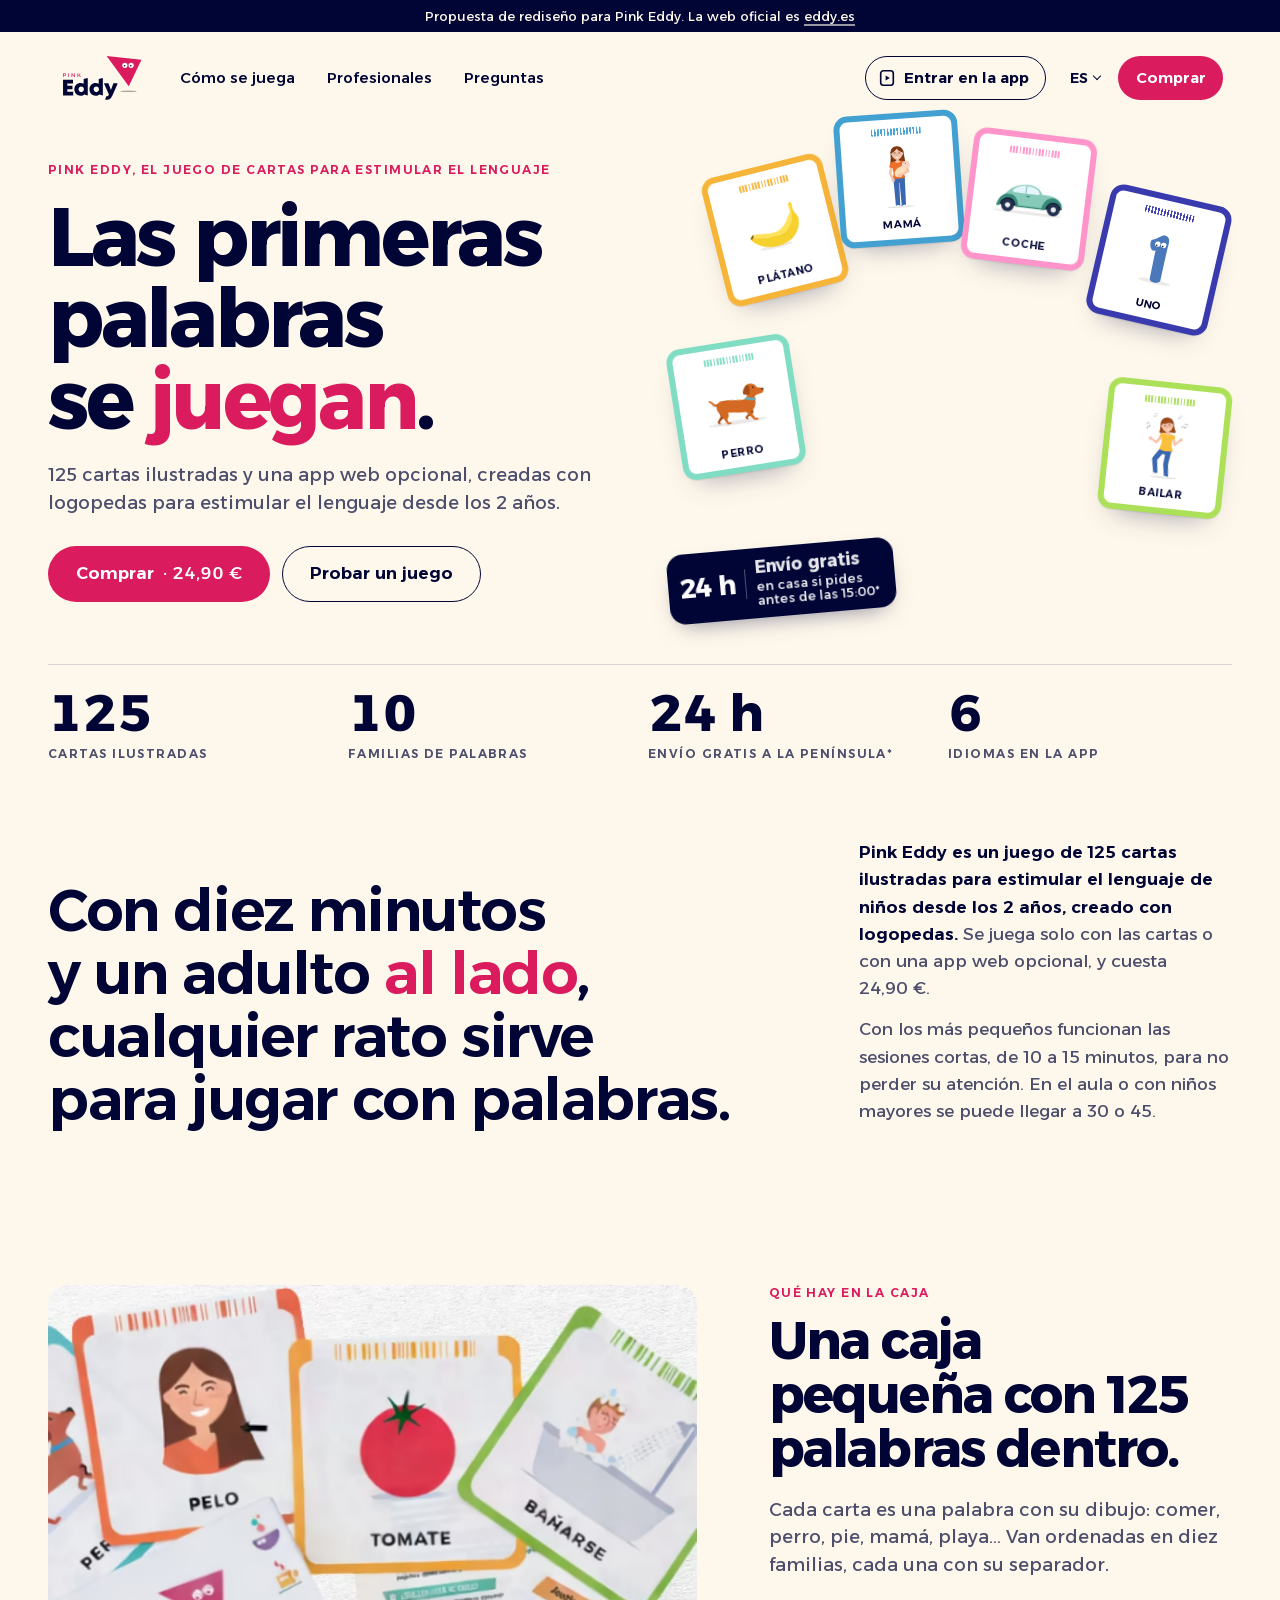
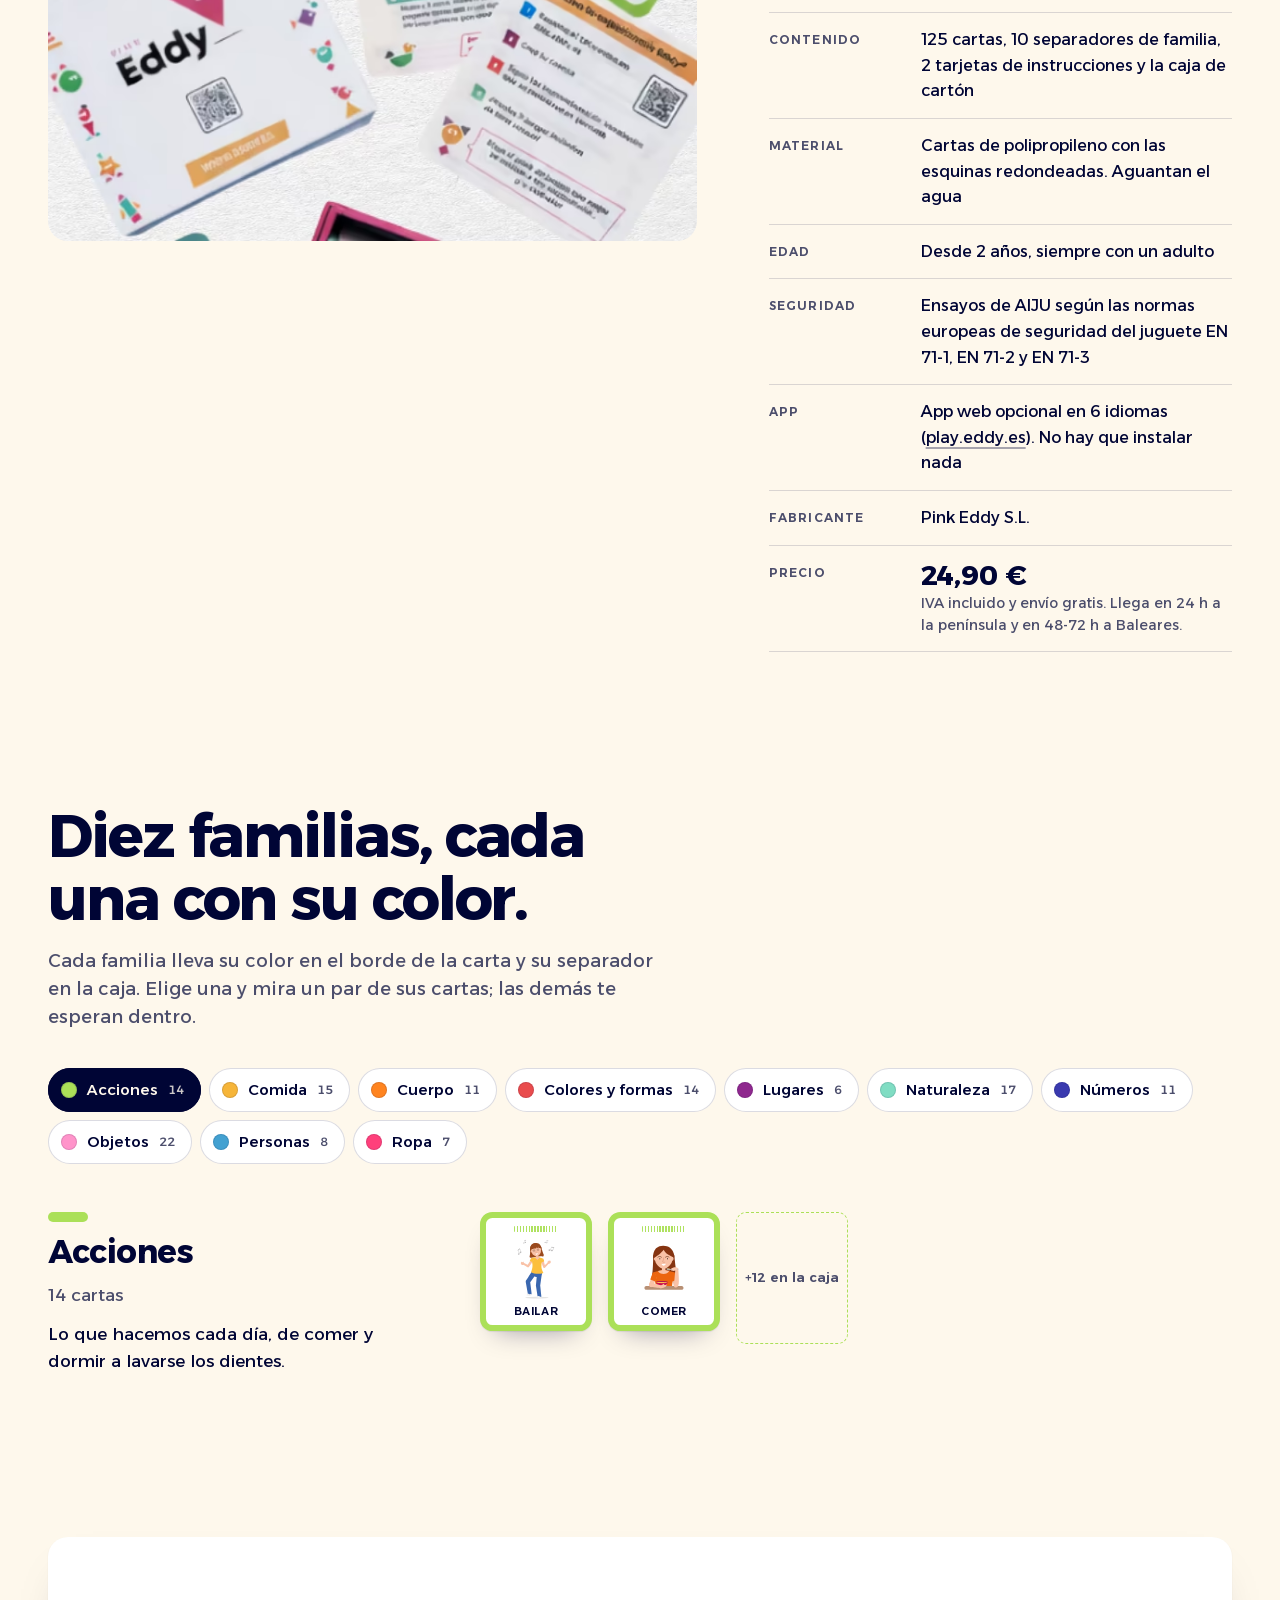
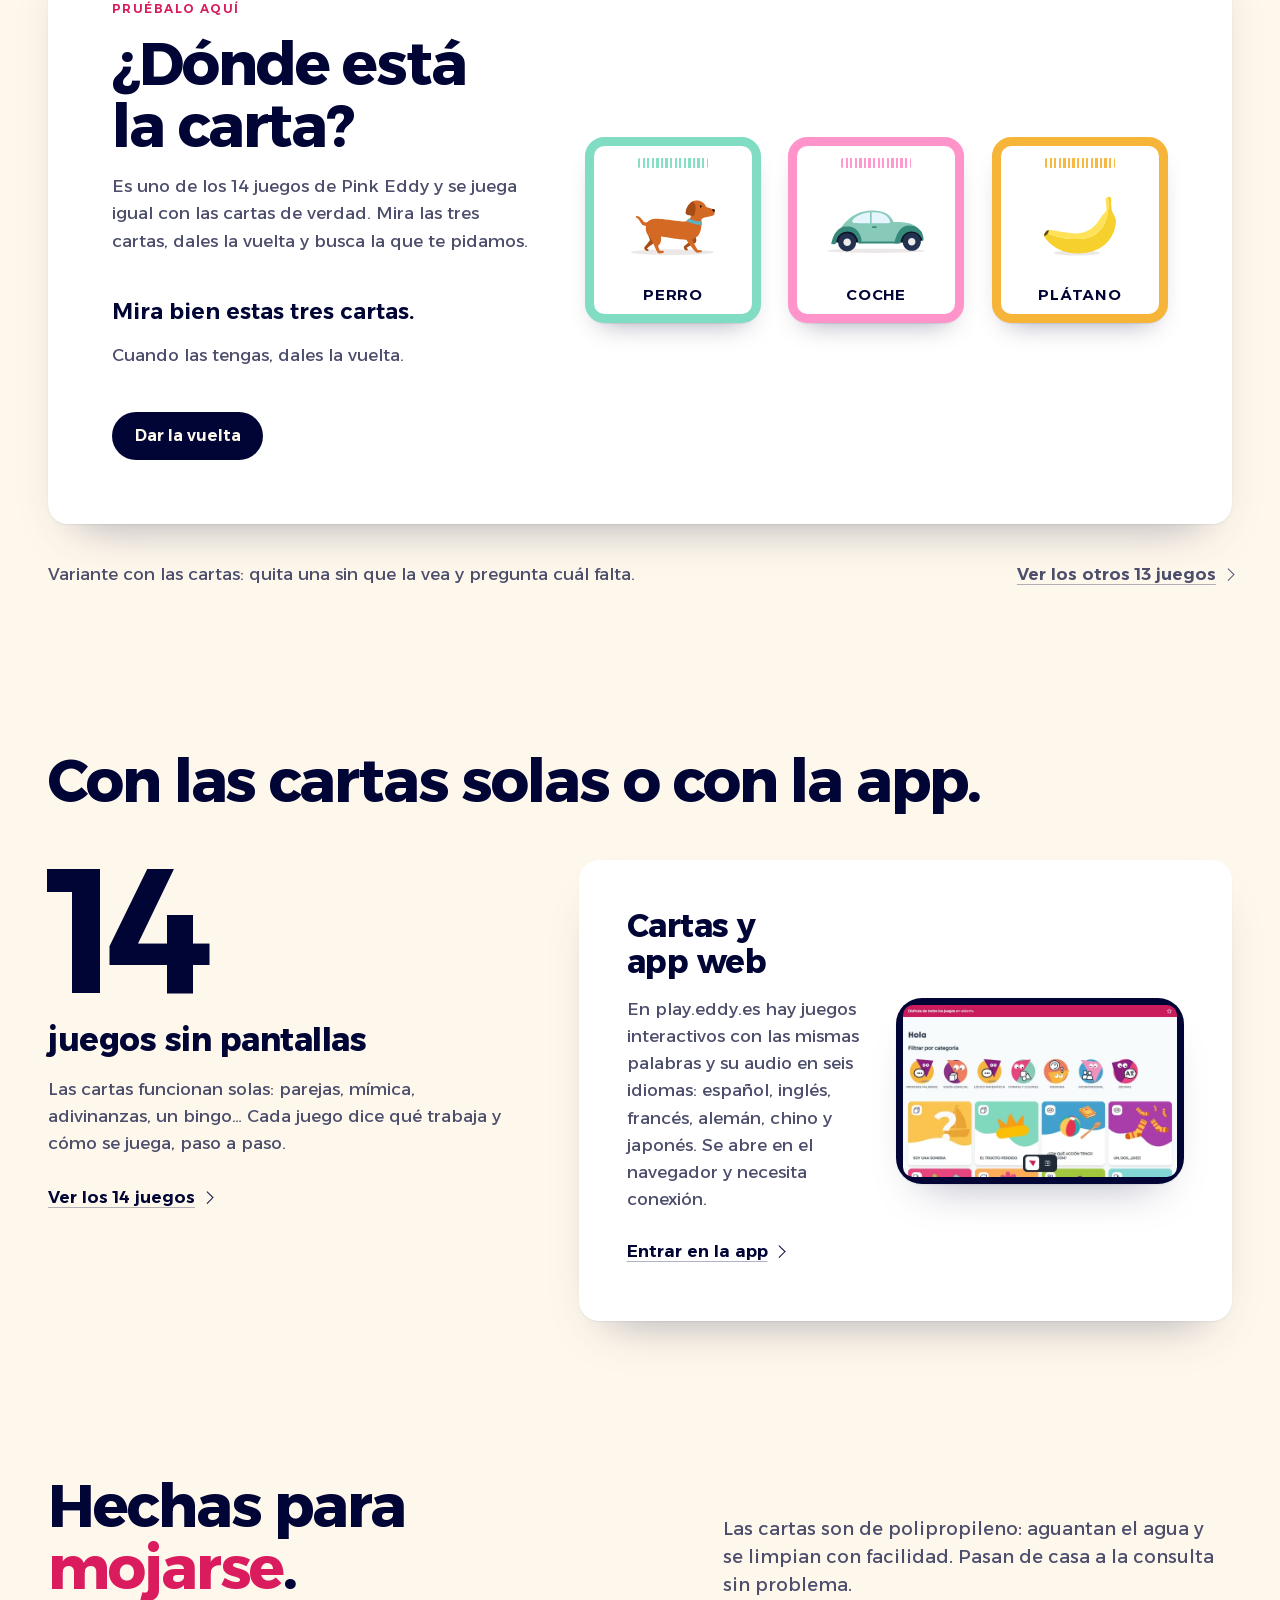
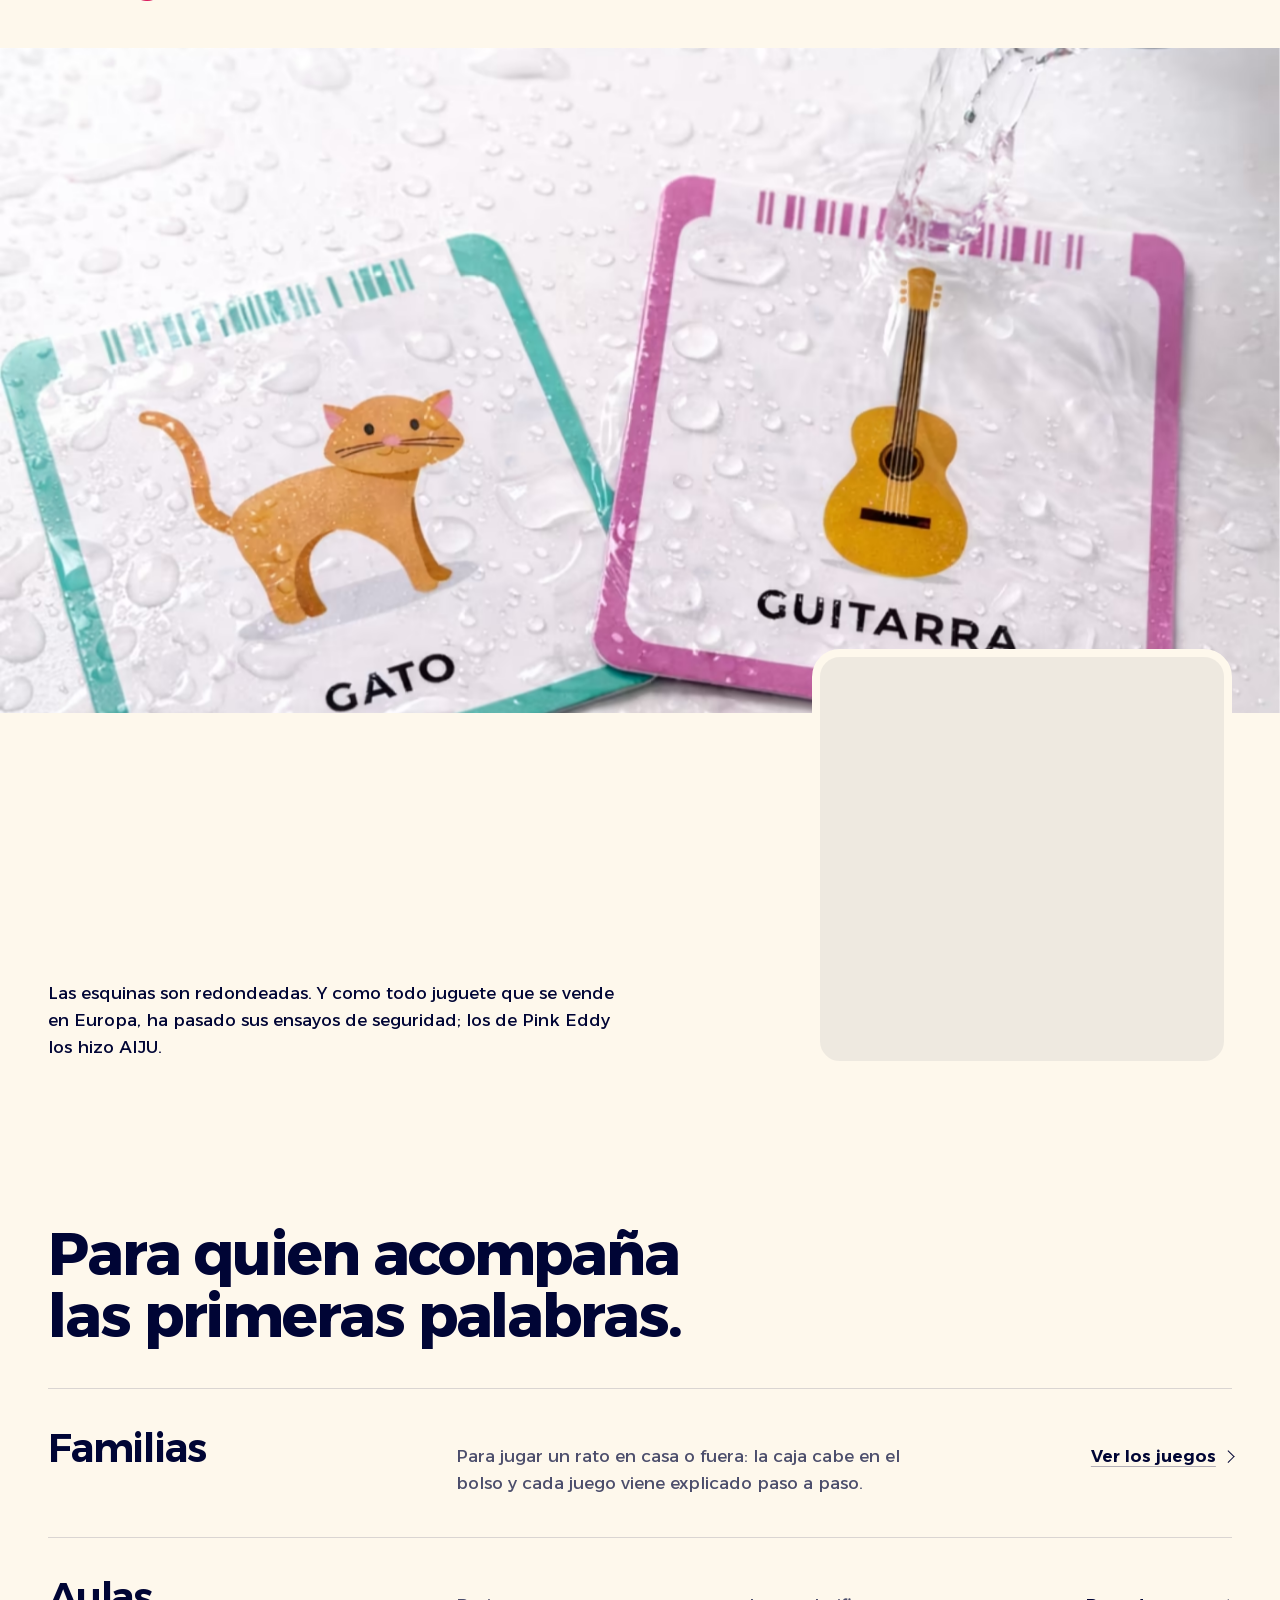
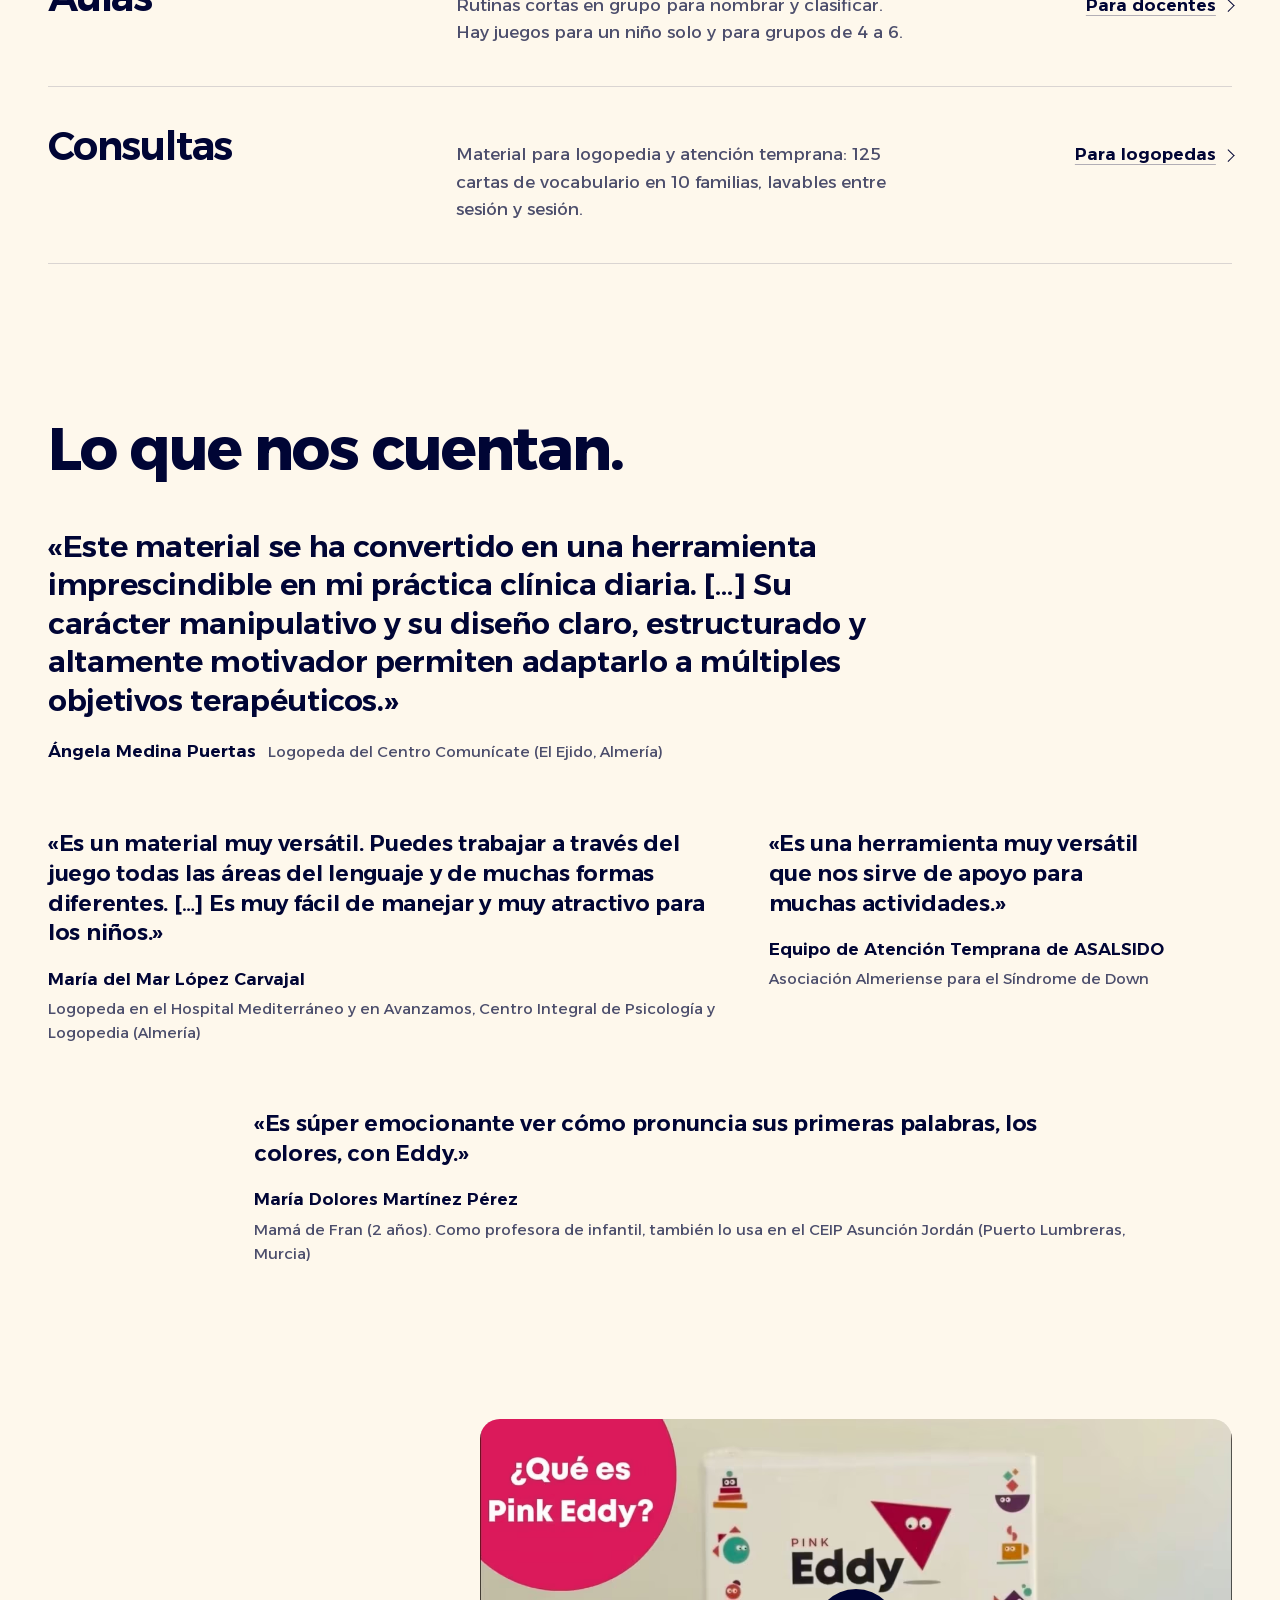
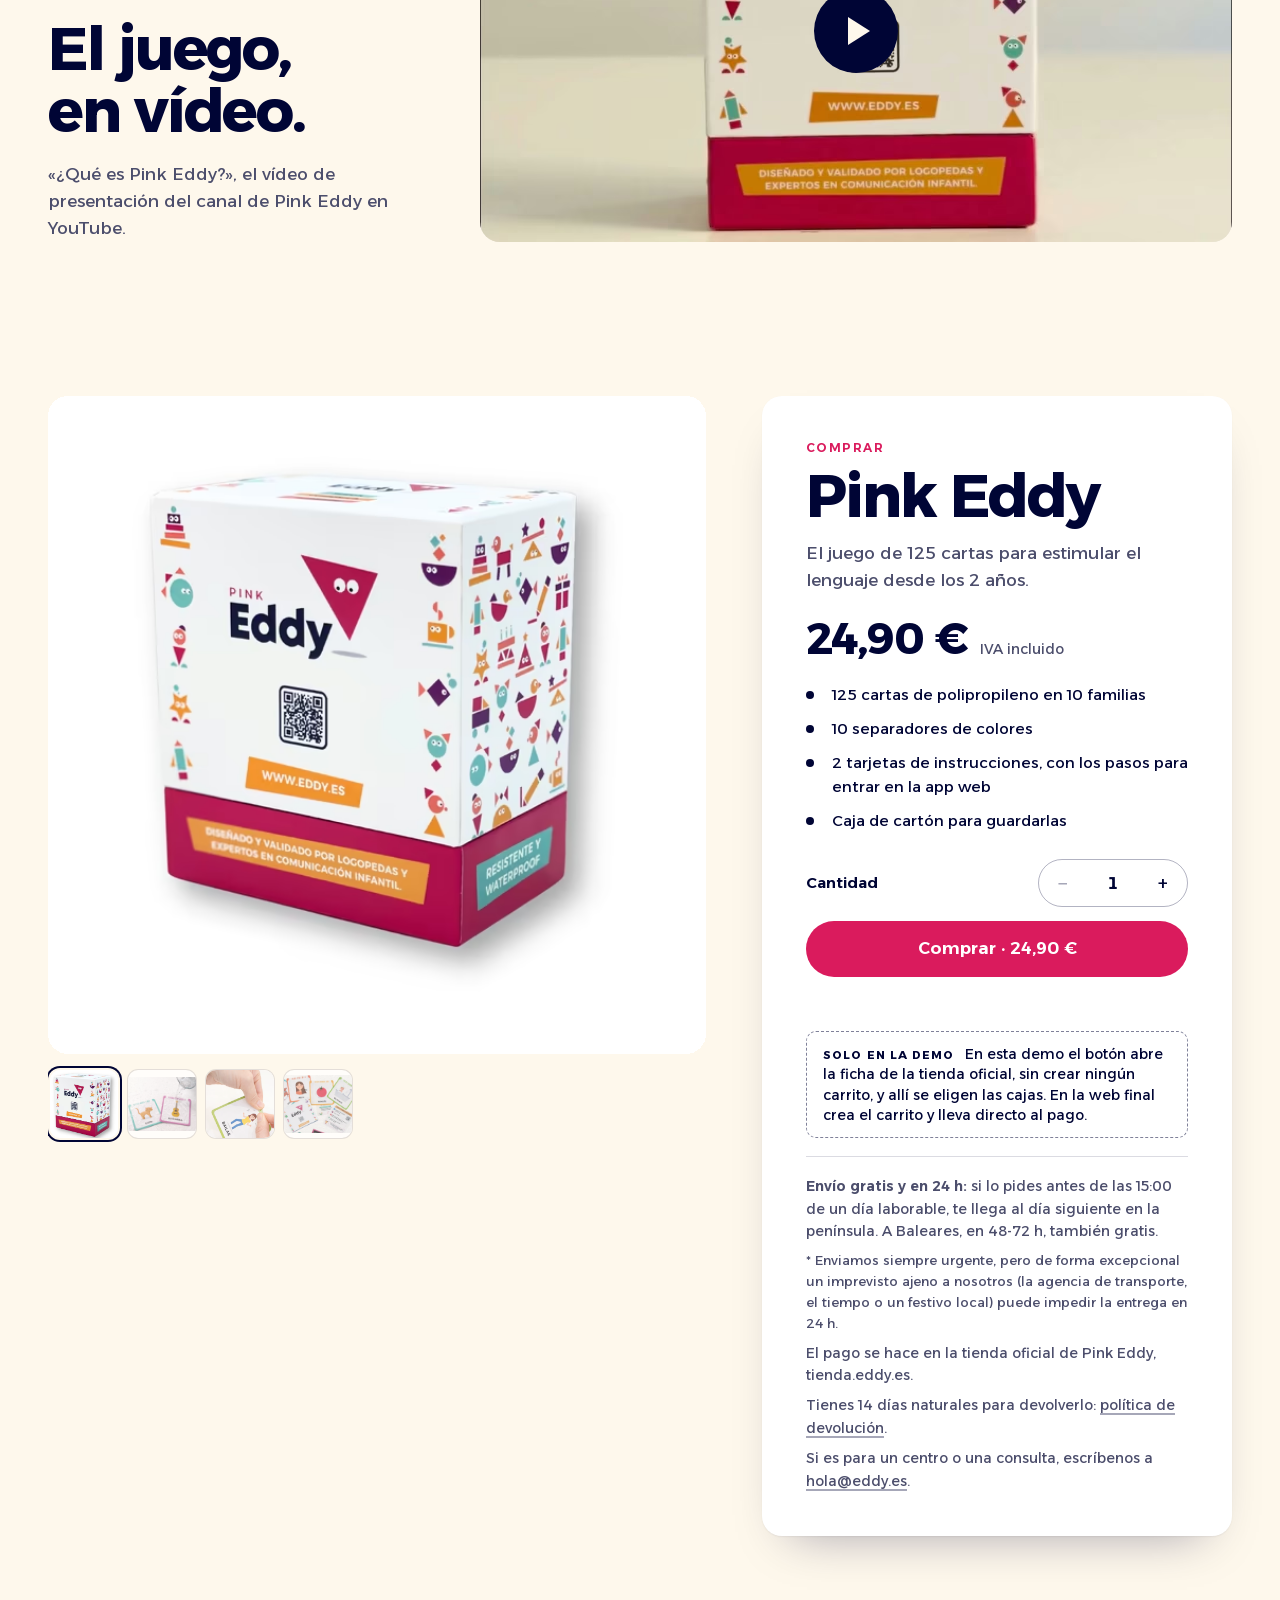
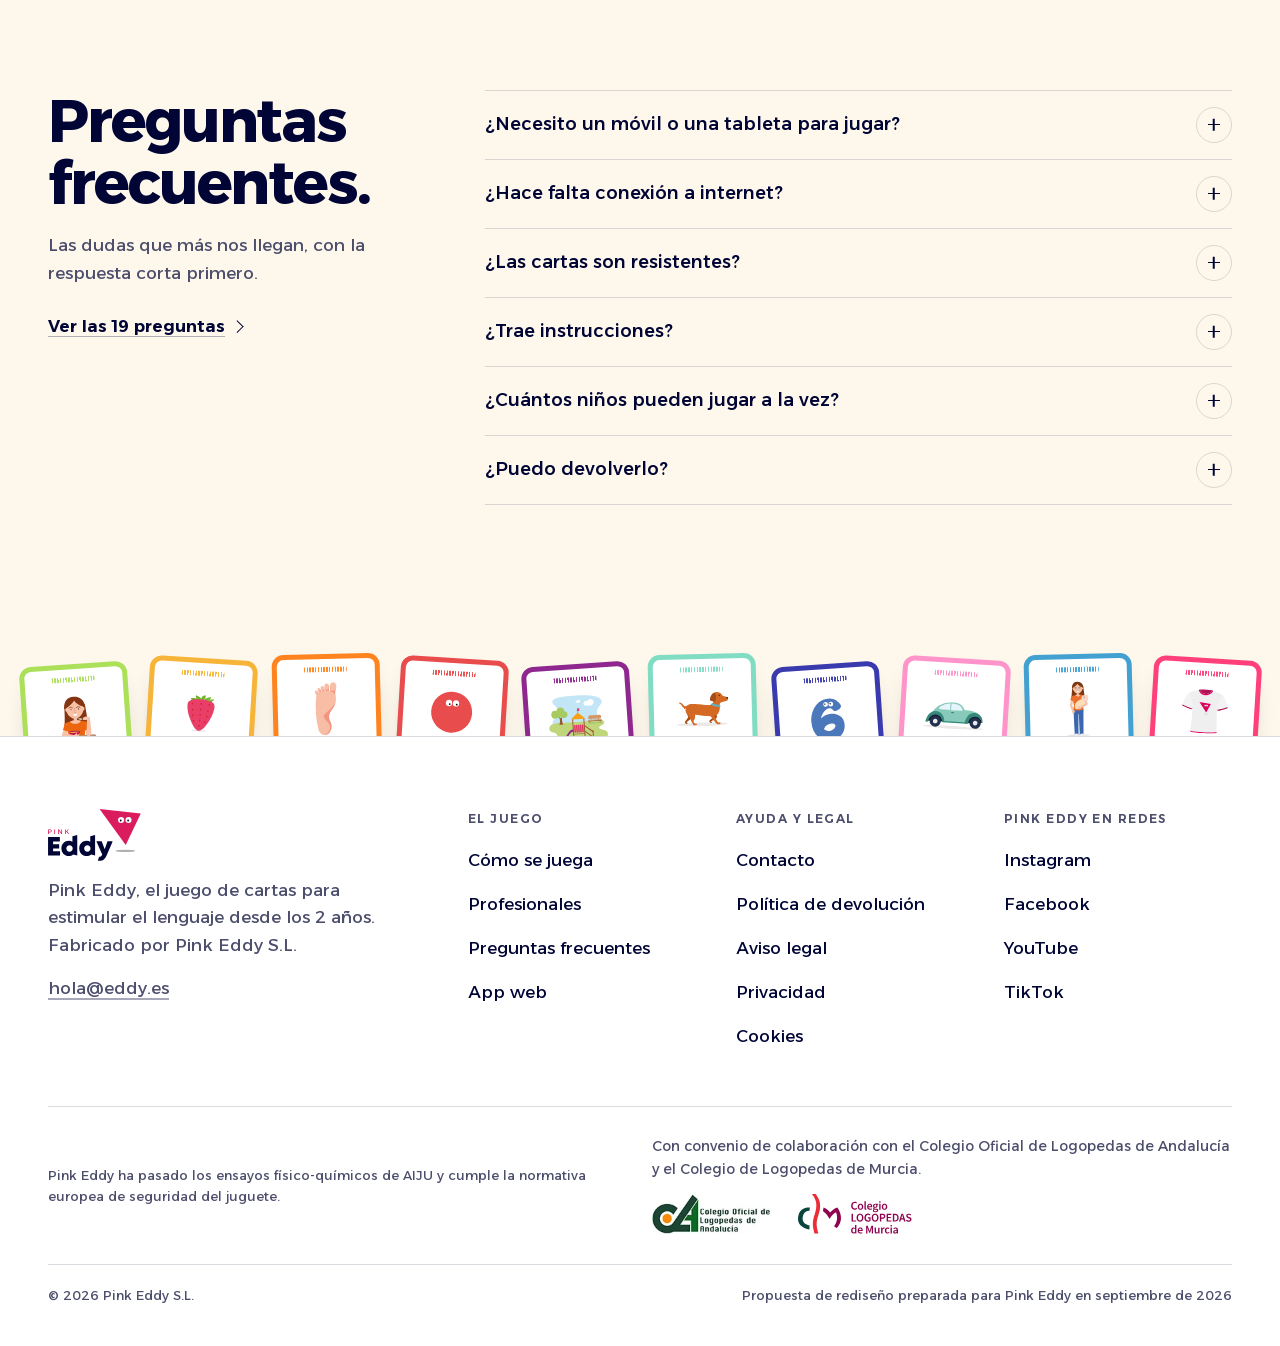
==== commit cf9dadf7: "Sello: «Envío gratis» destacado junto a «24 h» Co-Authored-By: Claude Opus 5.5 <noreply@anthropic.co" ====
--- a/index.html
+++ b/index.html
@@ -32,9 +32,9 @@
 <meta name="twitter:image" content="https://tubitas.github.io/eddy-propuesta/assets/img/og.jpg">
 <link rel="preload" as="image" type="image/avif" fetchpriority="high" imagesrcset="assets/img/caja-360.avif 360w, assets/img/caja-480.avif 480w, assets/img/caja-800.avif 800w, assets/img/caja-1178.avif 1178w" imagesizes="(min-width: 900px) 312px, (min-width: 600px) 270px, 180px">
 <link rel="preload" href="assets/fonts/alexandria.woff2" as="font" type="font/woff2" crossorigin>
-<link rel="stylesheet" href="assets/css/eddy.css?v=202609301813">
+<link rel="stylesheet" href="assets/css/eddy.css?v=20260930181343">
 <script>document.documentElement.classList.add('js');setTimeout(function(){if(!window.__eddy)document.documentElement.classList.remove('js')},4000)</script>
-<script src="assets/js/eddy.js?v=202609301813" defer></script>
+<script src="assets/js/eddy.js?v=20260930181343" defer></script>
 <script type="application/ld+json">{"@context": "https://schema.org", "@graph": [{"@type": "Organization", "@id": "https://www.eddy.es/#organizacion", "name": "Pink Eddy", "legalName": "Pink Eddy S.L.", "url": "https://www.eddy.es/", "logo": {"@type": "ImageObject", "url": "https://www.eddy.es/assets/img/logo-512.png", "width": 512, "height": 512}, "email": "hola@eddy.es", "sameAs": ["https://www.instagram.com/soyeddycards", "https://www.facebook.com/soyeddycards", "https://www.youtube.com/@soyeddycards", "https://www.tiktok.com/@soyeddycards"]}, {"@type": "WebSite", "@id": "https://www.eddy.es/#web", "url": "https://www.eddy.es/", "name": "Pink Eddy", "inLanguage": "es", "publisher": {"@id": "https://www.eddy.es/#organizacion"}}, {"@type": "Product", "@id": "https://www.eddy.es/#producto", "name": "Pink Eddy", "description": "Juego de 125 cartas ilustradas para estimular el lenguaje desde los 2 años, creado con logopedas. Se usa solo con las cartas o con una app web opcional.", "brand": {"@type": "Brand", "name": "Pink Eddy"}, "manufacturer": {"@id": "https://www.eddy.es/#organizacion"}, "sku": "EDDYES", "gtin13": "8435823600007", "category": "Juguetes educativos > Tarjetas de vocabulario", "image": ["https://www.eddy.es/assets/img/caja-1178.webp", "https://www.eddy.es/assets/img/agua-1400.webp", "https://www.eddy.es/assets/img/manos-1100.webp", "https://www.eddy.es/assets/img/cartas-mesa-700.webp"], "audience": {"@type": "PeopleAudience", "suggestedMinAge": 2}, "material": "Polipropileno (cartas); cartón (caja)", "weight": {"@type": "QuantitativeValue", "value": 360, "unitCode": "GRM"}, "additionalProperty": [{"@type": "PropertyValue", "name": "Cartas", "value": 125}, {"@type": "PropertyValue", "name": "Separadores", "value": 10}, {"@type": "PropertyValue", "name": "Tarjetas de instrucciones", "value": 2}, {"@type": "PropertyValue", "name": "Familias de cartas", "value": "Acciones, Comida, Cuerpo, Colores y formas, Lugares, Naturaleza, Números, Objetos, Personas, Ropa"}, {"@type": "PropertyValue", "name": "Medidas de la caja", "value": "10 × 9 × 5,5 cm"}, {"@type": "PropertyValue", "name": "Ensayos", "value": "Ensayos de AIJU según las normas europeas de seguridad del juguete EN 71-1, EN 71-2 y EN 71-3"}], "isRelatedTo": {"@id": "https://play.eddy.es/#app"}, "offers": {"@type": "Offer", "url": "https://www.eddy.es/", "price": "24.90", "priceCurrency": "EUR", "availability": "https://schema.org/InStock", "itemCondition": "https://schema.org/NewCondition", "seller": {"@id": "https://www.eddy.es/#organizacion"}, "hasMerchantReturnPolicy": {"@type": "MerchantReturnPolicy", "applicableCountry": "ES", "returnPolicyCategory": "https://schema.org/MerchantReturnFiniteReturnWindow", "merchantReturnDays": 14, "returnMethod": "https://schema.org/ReturnByMail", "returnFees": "https://schema.org/ReturnFeesCustomerResponsibility"}, "shippingDetails": {"@type": "OfferShippingDetails", "shippingRate": {"@type": "MonetaryAmount", "value": "0", "currency": "EUR"}, "shippingDestination": {"@type": "DefinedRegion", "addressCountry": "ES"}, "deliveryTime": {"@type": "ShippingDeliveryTime", "handlingTime": {"@type": "QuantitativeValue", "minValue": 0, "maxValue": 0, "unitCode": "DAY"}, "transitTime": {"@type": "QuantitativeValue", "minValue": 1, "maxValue": 3, "unitCode": "DAY"}, "cutoffTime": "15:00:00+02:00"}}}}, {"@type": "WebApplication", "@id": "https://play.eddy.es/#app", "name": "App web de Pink Eddy", "url": "https://play.eddy.es/", "applicationCategory": "EducationalApplication", "operatingSystem": "Navegador web", "inLanguage": ["es", "en", "fr", "de", "zh", "ja"]}]}</script>
 </head>
 <body data-precio-eur="24.90" data-demo>
@@ -79,7 +79,7 @@
             <div class="escena__caja"><div data-prof="0.35"><picture><source type="image/avif" srcset="assets/img/caja-360.avif 360w, assets/img/caja-480.avif 480w, assets/img/caja-800.avif 800w, assets/img/caja-1178.avif 1178w" sizes="(min-width: 900px) 312px, (min-width: 600px) 270px, 180px"><source type="image/webp" srcset="assets/img/caja-360.webp 360w, assets/img/caja-480.webp 480w, assets/img/caja-800.webp 800w, assets/img/caja-1178.webp 1178w" sizes="(min-width: 900px) 312px, (min-width: 600px) 270px, 180px"><img src="assets/img/caja-480.webp" width="1178" height="1281" alt="Caja de Pink Eddy" decoding="async" fetchpriority="high"></picture></div></div>
             <div class="escena__par escena__par--delante" style="left:1.0%;top:42.0%" data-prof="0.90"><div class="carta-mov" style="--r:-9deg;--fx:38.0cqw;--fy:13.5cqw;--i:0"><div class="carta" style="--c:#80DDC3"><div class="carta__cara"><img src="assets/cartas/069-perro.svg" width="191" height="157" alt="" decoding="async"><span class="carta__nombre">Perro</span></div></div></div></div><div class="escena__par escena__par--detras" style="left:8.0%;top:7.0%" data-prof="0.60"><div class="carta-mov" style="--r:-14deg;--fx:31.0cqw;--fy:45.0cqw;--i:1"><div class="carta" style="--c:#F6B539"><div class="carta__cara"><img src="assets/cartas/025-platano.svg" width="191" height="157" alt="" decoding="async"><span class="carta__nombre">Plátano</span></div></div></div></div><div class="escena__par escena__par--detras escena__par--opc" style="left:30.0%;top:-3.0%" data-prof="0.50"><div class="carta-mov" style="--r:-4deg;--fx:9.0cqw;--fy:54.0cqw;--i:2"><div class="carta" style="--c:#43A1D1"><div class="carta__cara"><img src="assets/cartas/109-mama.svg" width="191" height="157" alt="" loading="lazy" decoding="async"><span class="carta__nombre">Mamá</span></div></div></div></div><div class="escena__par escena__par--detras" style="left:53.0%;top:1.0%" data-prof="0.50"><div class="carta-mov" style="--r:7deg;--fx:-14.0cqw;--fy:50.4cqw;--i:3"><div class="carta" style="--c:#FF94CA"><div class="carta__cara"><img src="assets/cartas/089-coche.svg" width="191" height="157" alt="" decoding="async"><span class="carta__nombre">Coche</span></div></div></div></div><div class="escena__par escena__par--detras escena__par--opc" style="left:76.0%;top:13.0%" data-prof="0.70"><div class="carta-mov" style="--r:13deg;--fx:-37.0cqw;--fy:39.6cqw;--i:4"><div class="carta" style="--c:#3A3AAF"><div class="carta__cara"><img src="assets/cartas/083-uno.svg" width="191" height="157" alt="" loading="lazy" decoding="async"><span class="carta__nombre">Uno</span></div></div></div></div><div class="escena__par escena__par--delante" style="left:77.0%;top:50.0%" data-prof="1.00"><div class="carta-mov" style="--r:6deg;--fx:-38.0cqw;--fy:6.3cqw;--i:5"><div class="carta" style="--c:#ABE058"><div class="carta__cara"><img src="assets/cartas/001-bailar.svg" width="191" height="157" alt="" decoding="async"><span class="carta__nombre">Bailar</span></div></div></div></div>
           </div>
-          <a class="sello24" href="#entrega"><span class="sello24__num">24 h</span><span class="sello24__txt">envío gratis, en casa<br>si pides antes de las 15:00*</span></a>
+          <a class="sello24" href="#entrega"><span class="sello24__num">24 h</span><span class="sello24__txt"><strong class="sello24__gratis">Envío gratis</strong>en casa si pides<br>antes de las 15:00*</span></a>
         </div>
       </div>
       <ul class="banda sin-lista" aria-label="Pink Eddy en cifras">
--- a/assets/css/eddy.css
+++ b/assets/css/eddy.css
@@ -608,3 +608,5 @@
 @media (min-width:900px){.cab__app{gap:8px;padding:0 16px 0 12px;color:var(--noche);font-size:.9375rem;font-weight:600;border:1.5px solid var(--noche);margin-right:6px}
 .cab__app:hover{background:var(--noche);color:#fff}}
 .cab__app-ico{flex:none}
+.sello24__gratis{display:block;font-size:1.35em;font-weight:700;letter-spacing:-.01em;opacity:1;margin-bottom:3px}
+.sello24__num{padding-right:10px;border-right:1px solid rgba(255,255,255,.3)}
